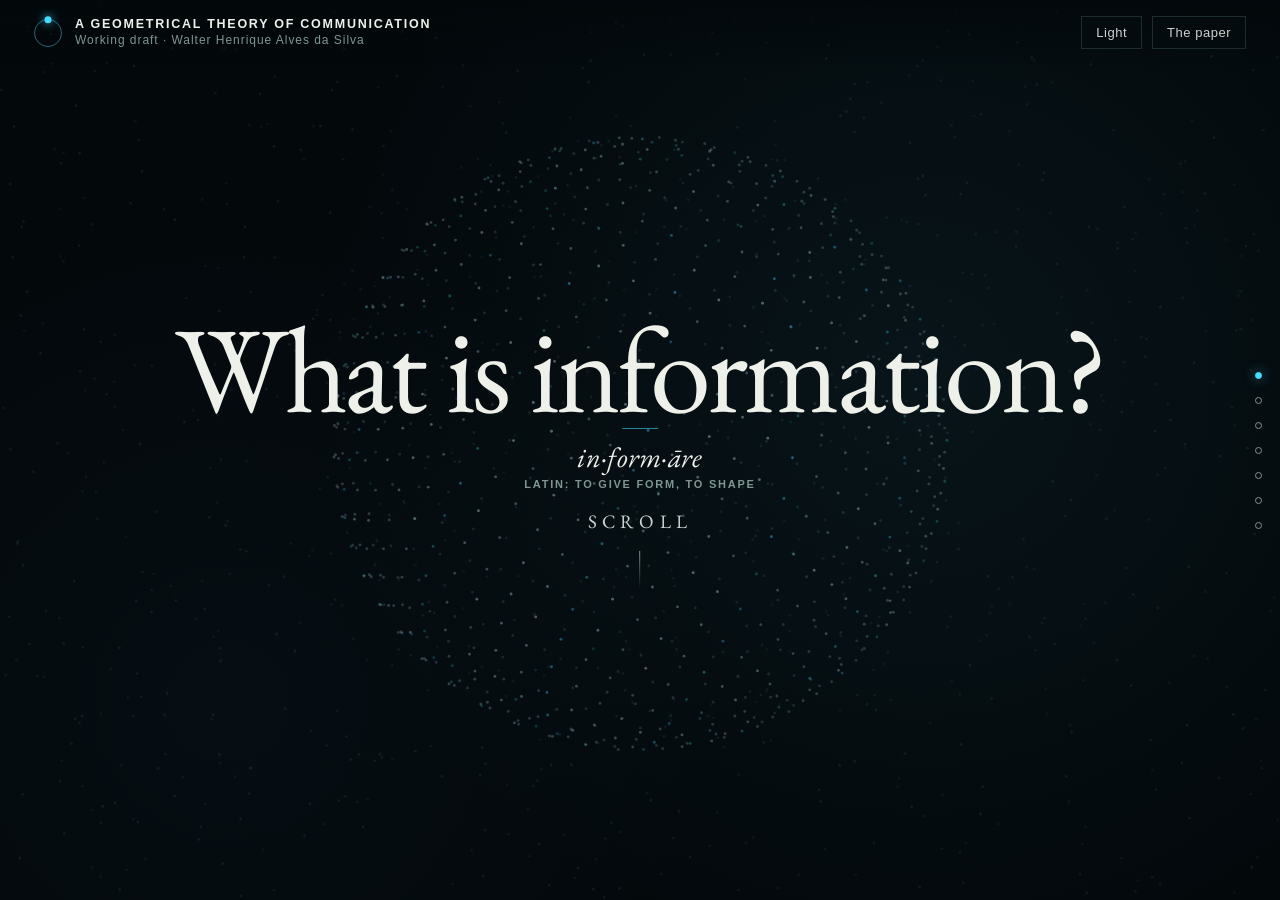
==== docs/index.html @ 3482c86e "Presentation through the geometric bit, map of the thesis, light theme - Chapters 01-05 revised: the" ====
<!doctype html>
<html lang="en">
<head>
<meta charset="utf-8">
<meta name="viewport" content="width=device-width, initial-scale=1, viewport-fit=cover">
<meta name="color-scheme" content="dark">
<title>A Geometrical Theory of Communication</title>
<meta name="description" content="What is information? A scrolling presentation of the geometric bit: what Shannon's bit sets aside, and the unit that checks identity.">
<link rel="preconnect" href="https://fonts.googleapis.com">
<link rel="preconnect" href="https://fonts.gstatic.com" crossorigin>
<link rel="stylesheet" href="https://fonts.googleapis.com/css2?family=EB+Garamond:ital,wght@0,400;0,500;0,600;1,400;1,500&display=swap">
<link rel="stylesheet" href="style.css">
</head>
<body>
<canvas id="stage" aria-hidden="true"></canvas>
<div id="labels" aria-hidden="true"></div>

<header class="topbar">
  <a class="brand" href="#question">
    <span class="ring" id="ring"><i></i></span>
    <span><strong>A Geometrical Theory of Communication</strong><small>Working draft · Walter Henrique Alves da Silva</small></span>
  </a>
  <div class="actions">
    <button class="small-button" id="theme" type="button" aria-label="Switch to the light theme">Light</button>
    <a class="small-button" href="https://github.com/faltz009/geometrical-theory-of-communication">The paper</a>
  </div>
</header>
<nav class="rail" id="rail" aria-label="Chapters"></nav>

<main id="deck" tabindex="-1">

  <!-- ===================== 01 · The question ===================== -->
  <section class="step" id="question" data-part="question" data-part-num="01" data-part-label="The question" data-layout="full" data-scene="sphere">
    <div class="copy">
      <h1>What is information?</h1>
      <p class="etym"><span class="etym-word">in·form·āre</span><span class="etym-gloss">Latin: to give form, to shape</span></p>
      <p class="hint">Scroll</p>
    </div>
  </section>

  <section class="step" id="answers" data-part="question" data-part-num="01" data-part-label="The question" data-scene="answers" data-fig="compact">
    <div class="copy dense">
      <span class="kicker">01 / The question</span>
      <h2>Something you didn’t know before</h2>
      <p>Asking what information is already assumes the question has an object: that the word points to something, whether we call it data or knowledge, something that exists in some sense, even if abstract.</p>
      <p>So let us say information exists, and assume I’ve seen it and measured it, and I absolutely know what it is. How do I transfer that knowledge to you, the reader? <em>How do I give you information about information?</em> And how do you know that knowledge is true?</p>
    </div>
  </section>

  <section class="step" id="disciplines" data-part="question" data-part-num="01" data-part-label="The question" data-scene="disciplines" data-fig="compact">
    <div class="copy dense">
      <span class="kicker">01 / The question</span>
      <h2>Everything is written in information</h2>
      <p>Every science records what it observes and passes on what it knows through descriptions, so every field has its own answer to the question.</p>
      <p>Heinrich Hertz opened <i>The Principles of Mechanics</i> by saying, “We form for ourselves images or symbols of external objects.” We reason with those descriptions, then compare their consequences with what happens in the world.</p>
      <p>But the description is also information. How do we check that it carries what it describes? Every science faces this question, including a science of information, and we will return to it.</p>
      <p class="citation"><a href="https://en.wikisource.org/wiki/Page:The_principles_of_mechanics_presented_in_a_new_form_(Hertz,_1894).pdf/35" target="_blank" rel="noopener">Hertz, <i>The Principles of Mechanics</i>, introduction, 1894 (English translation, 1899).</a></p>
    </div>
  </section>

  <!-- ===================== 02 · One relation ===================== -->
  <section class="step" id="relation" data-part="relation" data-part-num="02" data-part-label="One relation" data-scene="relation">
    <div class="copy dense">
      <span class="kicker">02 / One relation</span>
      <p>Say I point to a lighter on the desk between us: we both see it, and we both know it is there. What does that mean?</p>
      <p>The word <em class="q">lighter</em> points to an object in the world, and our two perspectives on that object still point the same word at the same thing. I could call it an <em class="q">igniter</em> and you would receive the same information through a different symbol: the word carries a meaning we can both already reach.</p>
      <p><strong>Information about what?</strong> Always a relation: a thing, how we observe it, and the sign we use to convey it. <span class="hotword" data-def="self-reference" tabindex="0" role="button">Otherwise, we get paradoxes and tautologies.</span></p>
    </div>
  </section>

  <section class="step" id="roles" data-part="relation" data-part-num="02" data-part-label="One relation" data-scene="roles">
    <div class="copy dense">
      <span class="kicker">02 / One relation</span>
      <p>When you look at the lighter there are three parts: you, the lighter and your looking at it, the <span class="hotword" data-def="peirce-relation" tabindex="0" role="button">observer, the observed and the observation</span>.</p>
      <p>Nothing exists in isolation: a number is a point, the origin it is counted from and the line on which it is drawn; a message needs a sender, a receiver and the signal between them; and a particle’s mass is how it resists a push, its charge how it pulls and repels other charges.</p>
      <p><i>A Mathematical Theory of Communication</i> defines information in terms of difference or change: a string of only 0s is the same as a single 0, and a string of only 1s the same as a single 1.</p>
      <p>Once both appear, the string holds the 0s, the 1s and the relations between them, and that is where information lives, in the difference.</p>
    </div>
  </section>

  <section class="step" id="fields" data-part="relation" data-part-num="02" data-part-label="One relation" data-scene="fields">
    <div class="copy dense">
      <span class="kicker">02 / One relation</span>
      <p>The object, our view of it and the symbol for it separate three questions:</p>
      <p class="qs"><span>What exists?</span><span>How do we observe it, and know it?</span><span>How do we represent it, and pass it on?</span></p>
      <p>Each field answers one of them from its own place on the relation, which is why, from inside any one field, the others look like separate subjects.</p>
    </div>
  </section>

  <!-- ===================== 03 · A communication problem ===================== -->
  <section class="step" id="communicate" data-part="communication" data-part-num="03" data-part-label="A communication problem" data-scene="communicate">
    <div class="copy dense">
      <span class="kicker">03 / A communication problem</span>
      <h2>Meta-language</h2>
      <p>As soon as I know something and set out to tell you, we are inside a communication problem. What I know about the lighter reaches you only as a sign, and you have to be able to check it.</p>
      <p>But a single sign can point to different things: a <em class="q">bank</em> can be where you keep your money or where you sit beside a river. You can hear the word perfectly and still need to know which one I mean.</p>
      <p>The same holds for every measurement, proof and book: everything we know has to be communicated.</p>
      <p>Here, we use language to talk about language itself. <em>How do I convey to you information about information?</em></p>
    </div>
  </section>

  <section class="step" id="weaver" data-part="communication" data-part-num="03" data-part-label="A communication problem" data-scene="levels0">
    <div class="copy">
      <span class="kicker">03 / A communication problem</span>
      <p>Warren Weaver set out the communication problem in three levels, in <i>The Mathematical Theory of Communication</i> (1949).</p>
    </div>
  </section>

  <section class="step" id="identity" data-part="communication" data-part-num="03" data-part-label="A communication problem" data-layout="center" data-scene="recognize">
    <div class="copy">
      <span class="kicker">03 / A communication problem</span>
      <p>At Level B, <strong>information is meaning</strong>: the thing I meant, arriving as the thing you understand, unchanged from my side to yours. It is the identity <span class="m">A = A</span>, held between two people.</p>
    </div>
  </section>

  <section class="step" id="frege" data-part="communication" data-part-num="03" data-part-label="A communication problem" data-scene="frege">
    <div class="copy">
      <span class="kicker">03 / A communication problem</span>
      <p>If I tell you a star is a star, nothing changes for you. The identity holds, and no change travels with it.</p>
      <p>If I tell you Venus is the morning star, and you did not know it before, something changes over the identity of Venus: you now reach the same planet by a second route. That change is what the message carried.</p>
      <p>Frege opened his 1892 paper on sense and reference with exactly this contrast, between <span class="m">a = a</span> and <span class="m">a = b</span>.</p>
    </div>
  </section>

  <section class="step" id="univocity" data-part="communication" data-part-num="03" data-part-label="A communication problem" data-scene="univocity">
    <div class="copy dense">
      <span class="kicker">03 / A communication problem</span>
      <h2>The univocity of language</h2>
      <p>If I say A, you must understand A for that meaning to have been communicated.</p>
      <p>Language allows a little variation, about love or gravity, and still nearly every word lands the same way for both of us. The more precise the subject, the tighter the agreement, until in <span class="c-math">mathematics</span> it becomes exact.</p>
      <p>There, decoding is a <span class="c-math">function</span>: each word picks out exactly one meaning. Several words may pick out the same one, as <em class="q">igniter</em> and <em class="q">lighter</em> do, so the exact requirement is the round trip, <span class="m c-math">decode(encode(A)) = A</span>.</p>
    </div>
  </section>

  <!-- ===================== 04 · Shannon's bit ===================== -->
  <section class="step" id="solved" data-part="bit" data-part-num="04" data-part-label="Shannon’s bit" data-scene="choice">
    <div class="copy dense">
      <span class="kicker">04 / Shannon’s bit</span>
      <h2>How did Shannon and Weaver solve Level A?</h2>
      <p>By setting meaning aside, on purpose. Shannon wrote in 1948 that the semantic aspects of communication <em class="q">“are irrelevant to the engineering problem”</em>; the task was to recover, at one end, the message selected at the other.</p>
      <p>Information, in Weaver’s words, is <em class="q">“a measure of one’s freedom of choice when one selects a message.”</em> It belongs to the whole set of messages that could have been sent: it <em class="q">“relates not so much to what you do say, as to what you could say.”</em></p>
    </div>
  </section>

  <section class="step" id="bit" data-part="bit" data-part-num="04" data-part-label="Shannon’s bit" data-scene="bible">
    <div class="copy">
      <span class="kicker">04 / Shannon’s bit</span>
      <p>Weaver’s example: two possible messages, the whole King James Bible or the single word “Yes”.</p>
      <p>One is enormous and the other is one word, and to the theory they weigh the same, because only the choice between them is measured.</p>
    </div>
  </section>

  <section class="step" id="send" data-part="bit" data-part-num="04" data-part-label="Shannon’s bit" data-scene="send">
    <div class="copy">
      <span class="kicker">04 / Shannon’s bit</span>
      <p>Both sides agree beforehand that 0 selects the Bible and 1 selects “Yes”, or a closed relay one and an open relay the other. A single signal then tells the receiver which was chosen.</p>
      <p>That choice between two is <strong>one bit</strong>, John Tukey’s contraction of <em class="q">binary digit</em>.</p>
    </div>
  </section>

  <section class="step" id="geometric" data-part="bit" data-part-num="04" data-part-label="Shannon’s bit" data-scene="onebit" data-fig="compact">
    <div class="copy dense">
      <span class="kicker">04 / Shannon’s bit</span>
      <h2>Seeing the bit geometrically</h2>
      <p>A bit is two marks on a line, 0 as the reference, held fixed, and 1 as the alternative, one unit away, which already makes it a measurement against a chosen unit.</p>
      <p>Bits compose only if each one is the same size and varies without moving the others, which makes them perpendicular, since two directions that share a unit and leave each other’s reading untouched meet at a right angle.</p>
      <p class="plain">Why do we always cut a pizza into four or eight slices? Do we take out a compass to measure the right angles? Perpendicularity exists in space before we assign a symbol to it.</p>
      <p>Even a single bit carries that right angle, because every point a unit away from 0 could be called 1, those points trace a circle around the reference, and the perpendicular at 1 is the circle’s tangent, the one direction in which the reading holds.</p>
    </div>
  </section>

  <section class="step" id="hypercube" data-part="bit" data-part-num="04" data-part-label="Shannon’s bit" data-scene="computers" data-fig="compact">
    <div class="copy dense">
      <span class="kicker">04 / Shannon’s bit</span>
      <h2>Computers already compute like this</h2>
      <p>With one right angle per bit, two bits give the four corners of a square, three give the eight corners of a cube, and each further bit adds one more perpendicular direction. Every string of bits a computer holds is one corner of such a cube, measured from the same starting corner, 00…0.</p>
      <p>Computer science works on this cube directly:</p>
      <ul class="hotlist">
        <li><span class="hotword" data-def="gates" tabindex="0" role="button">logic gates are functions on its corners</span></li>
        <li><span class="hotword" data-def="distance" tabindex="0" role="button">the distance between two messages is the number of edges between their corners</span></li>
        <li><span class="hotword" data-def="codes" tabindex="0" role="button">error-correcting codes keep valid messages far apart on it</span></li>
        <li><span class="hotword" data-def="machines" tabindex="0" role="button">some machines were wired in its shape</span></li>
      </ul>
    </div>
  </section>

  <section class="step" id="structure" data-part="bit" data-part-num="04" data-part-label="Shannon’s bit" data-scene="gstructure" data-fig="compact">
    <div class="copy dense">
      <span class="kicker">04 / Shannon’s bit</span>
      <h2>A signal has a structure</h2>
      <p>110 and 011 hold the same symbols in a different order, and read from 000, one bit per axis, they end on different corners of the cube.</p>
      <p><strong>Read as a whole</strong>, a string is a place in a structure: 10 and 01 are different corners of the square, and 1101 and 1110 different corners of the four-dimensional cube, so the order carries the meaning.</p>
      <p class="plain">Information is that structure.</p>
      <p><strong>Read linearly</strong>, one symbol at a time, the same string is a line of yes-or-no choices, and counting those choices is what Shannon measured.</p>
    </div>
  </section>

  <section class="step" id="entropy" data-part="bit" data-part-num="04" data-part-label="Shannon’s bit" data-scene="questions" data-fig="compact">
    <div class="copy dense">
      <span class="kicker">04 / Shannon’s bit</span>
      <h2>Shannon’s entropy</h2>
      <div class="def">
        <p class="def-main">Entropy measures how hard a source is to predict.</p>
        <p class="def-note">In bits, it is the number of yes-or-no questions it takes, on average, to find what was sent.</p>
      </div>
      <p>A coin that always lands heads tells you nothing when it lands, since you knew the answer before it fell, and a fair coin tells you one full bit, since you could not have guessed it.</p>
      <p>With eight equally likely messages, three questions always find the one that was sent, and when some are more likely than others, asking about those first takes fewer questions on average. The count never depends on what the messages say, only on how many there could be and how likely each one is.</p>
    </div>
  </section>

  <section class="step" id="entropy-fields" data-part="bit" data-part-num="04" data-part-label="Shannon’s bit" data-scene="entropy" data-fig="compact">
    <div class="copy dense">
      <span class="kicker">04 / Shannon’s bit</span>
      <h2>Entropy across the sciences</h2>
      <p>Shannon took the name from physics, where Boltzmann had already written the same count for gas molecules, and since then entropy has become a measure every science uses on its own subject.</p>
      <ul class="hotlist tagged">
        <li><b class="tagf c-cyan">Thermodynamics</b><span class="hotword" data-def="heat" tabindex="0" role="button">heat flows from hot to cold, and time runs one way</span></li>
        <li><b class="tagf c-coral">Biology</b><span class="hotword" data-def="life" tabindex="0" role="button">living things keep their order by giving disorder away</span></li>
        <li><b class="tagf c-brass">Cosmology</b><span class="hotword" data-def="holes" tabindex="0" role="button">a black hole holds as much of it as any region of space can</span></li>
        <li><b class="tagf c-mint">Ecology</b><span class="hotword" data-def="diversity" tabindex="0" role="button">the diversity of a forest is measured with it</span></li>
        <li><b class="tagf c-violet">Machine learning</b><span class="hotword" data-def="language" tabindex="0" role="button">language models learn by lowering it</span></li>
      </ul>
    </div>
  </section>

  <section class="step" id="gives" data-part="bit" data-part-num="04" data-part-label="Shannon’s bit" data-scene="gave" data-fig="compact">
    <div class="copy dense">
      <span class="kicker">04 / Shannon’s bit</span>
      <h2>What the bit gave us</h2>
      <p>Level A was solved: as long as both sides agree beforehand on what each symbol stands for, any message can cross any distance and arrive symbol for symbol, and that one idea built digital communication.</p>
      <div class="levelbars">
        <div class="lb solved"><span>Level A · the technical problem</span><em>solved, 1948</em></div>
        <div class="lb open"><span>Level B · the semantic problem</span><em>open</em></div>
        <div class="lb"><span>Level C · the effectiveness problem</span><em>open</em></div>
      </div>
      <p>How do we make sure the meaning is carried with the sign? That is Level B, and it is now the open problem.</p>
    </div>
  </section>

  <!-- ===================== 05 · The geometric bit ===================== -->
  <section class="step" id="information" data-part="gbit" data-part-num="05" data-part-label="The geometric bit" data-scene="summary">
    <div class="copy dense">
      <span class="kicker">05 / The geometric bit</span>
      <h2>So, what is information?</h2>
      <p>What is a thing? What is a number? What is an identity? What is the meaning of something? And what do you know about it? These questions are signs that point to the same object:</p>
      <div class="def">
        <p class="def-main">Information is invariance over change.</p>
        <p class="def-eq">A = A</p>
        <p class="def-note">Change over invariance is the same relation read from its other end: what changes is measured against what stays, and what stays is recognized through what changes.</p>
      </div>
      <p>Shannon’s bit keeps the change and assumes the invariance, agreed beforehand when the labels are assigned, and the rest of this work gives that invariance a form we can check.</p>
    </div>
  </section>

  <section class="step" id="shape-intro" data-part="gbit" data-part-num="05" data-part-label="The geometric bit" data-layout="full" data-scene="gintro">
    <div class="copy">
      <p class="intro-q">What is the shape of information?</p>
      <h1 class="intro-title">The Geometric Bit</h1>
    </div>
  </section>

  <section class="step" id="shape" data-part="gbit" data-part-num="05" data-part-label="The geometric bit" data-scene="gmap">
    <div class="copy dense">
      <span class="kicker">05 / The geometric bit</span>
      <h2>What symbol preserves invariance over change?</h2>
      <p>To tell that a thing is the same thing we compare it, checking what stayed the same and what changed, and Shannon’s bit already implies a figure that holds every relationship the comparison needs.</p>
      <p class="plain">The circle is the shape of information.</p>
    </div>
  </section>

  <section class="step" id="alphabet" data-part="gbit" data-part-num="05" data-part-label="The geometric bit" data-scene="galphabet" data-fig="compact">
    <div class="copy dense">
      <span class="kicker">05 / The geometric bit</span>
      <h2>The alphabet of space</h2>
      <p>The alphabet of binary is 0 and 1, and the alphabet of DNA is four bases (A, T, C, G) and their folding organization. The alphabet of space is perpendicularity and symmetry, and the circle’s four poles carry both, since 1 and −1 are symmetric, the same unit on opposite sides of the centre, and 1 and <i>i</i> are perpendicular, a quarter turn apart.</p>
      <p>Perpendicularity separates two changes, which is difference, and symmetry keeps every length and right angle while the whole circle turns, which is sameness.</p>
      <p class="plain">Both perpendicularity and symmetry exist as physical phenomena in space before we assign symbols to them.</p>
      <p>Perpendicularity and symmetry are what physics writes as thermodynamics and conservation laws, since entropy counts the independent ways a system can vary, each perpendicular to the others, and Emmy Noether showed in 1918 that every continuous symmetry carries a conserved quantity.</p>
    </div>
  </section>

  <section class="step" id="checks" data-part="gbit" data-part-num="05" data-part-label="The geometric bit" data-scene="gchecks">
    <div class="copy dense">
      <span class="kicker">05 / The geometric bit</span>
      <h2>How do we check that A = A?</h2>
      <p>Checking an identity takes two checks, telling the thing apart from everything else, this and not that, and recognizing it again somewhere else or in another form, this here equals this there. Perpendicularity performs the first check and symmetry the second, and together they give the invariance over change we saw with the lighter, where the views, the words and the people changed while the lighter stayed the same.</p>
      <p>Shannon’s bit implies the perpendicular and throws away the angle, keeping only which side of the line a reading falls on. The circle keeps the angle, so it lets us quantize both relationships precisely, how far a reading has turned from its reference and when it has come back to it, and transmit them.</p>
    </div>
  </section>

  <section class="step" id="bridge" data-part="gbit" data-part-num="05" data-part-label="The geometric bit" data-scene="gbridge" data-fig="compact">
    <div class="copy dense">
      <span class="kicker">05 / The geometric bit</span>
      <h2>Continuous and discrete</h2>
      <p>We write the turn with π and <i>e</i>, π for how far it has gone in space and <i>e</i> for how it accumulates in time. Both are transcendental, which means no arithmetic of whole numbers ever reaches them, so they belong wholly to the continuous, and yet together they give <span class="m c-math">e<sup>2πi</sup> = 1</span>, a whole number exactly, so the circle passes from the continuous to the discrete with no approximation.</p>
      <p>Shannon’s bit goes the other way, reaching toward the continuous by composing discreteness, since each added bit doubles the levels and a continuous quantity is approached by ever more of them.</p>
    </div>
  </section>

  <section class="step" id="two-references" data-part="gbit" data-part-num="05" data-part-label="The geometric bit" data-scene="glighter" data-fig="compact">
    <div class="copy dense">
      <span class="kicker">05 / The geometric bit</span>
      <h2>The turn preserves identity</h2>
      <p>Say we both look at the lighter from different places, and as we move around it our views keep changing, yet at every moment the angle between us is an exact quantity, so turning your view back by that angle gives mine, and the lighter each of us sees is the same lighter.</p>
      <p>At Level B, the meaning I send has to arrive as the meaning you understand, and here that meaning is the lighter itself, which stays the same while our places, our views and our words for it change. Since the angle between our frames can be stated exactly, you can undo it and reach what I meant, so the identity arrives as it was sent.</p>
      <p>This is a simplified explanation, <span class="hotword" data-def="frames" tabindex="0" role="button">more technically</span>.</p>
    </div>
  </section>

  <section class="step" id="counting" data-part="gbit" data-part-num="05" data-part-label="The geometric bit" data-scene="gcount" data-fig="compact">
    <div class="copy dense">
      <span class="kicker">05 / The geometric bit</span>
      <h2>What is a number?</h2>
      <p>Let 1 mark the starting radius and let multiplication by <i>i</i> make a quarter turn. Two turns reach the opposite pole, so <span class="m">i² = −1</span>, the third reaches −<i>i</i>, and the fourth returns to 1, where the count carries on, so <i>i</i><sup>4</sup> and <i>i</i><sup>8</sup> land where <i>i</i><sup>0</sup> began.</p>
      <p>The same movement gives two readings, where the point is and how many times it has come back, and every return meets the same criterion, arriving back at the reference, just as every step along the number line has the same length.</p>
      <div class="def">
        <p class="def-main">A number is a closed distinction, a one.</p>
        <p class="def-eq">e<sup>2πin</sup> = 1 ⟺ n ∈ ℤ</p>
        <p class="def-note">Physical reality presents it as a count of completed returns, in every oscillation, every orbit and every tick of a clock.</p>
      </div>
    </div>
  </section>

  <section class="step" id="euler" data-part="gbit" data-part-num="05" data-part-label="The geometric bit" data-scene="geuler" data-fig="compact">
    <div class="copy dense">
      <span class="kicker">05 / The geometric bit</span>
      <h2>Reading Euler’s identity</h2>
      <p>Euler’s identity is a sentence about something we can do. Start at 1, the reference, and let the change always point at a right angle to where we are, which is what <i>i</i> asks for, accumulating continuously, which is what <i>e</i> describes, until the turn has gone half way round, π in lengths of the radius: we arrive at −1, and adding where we started to where we arrived leaves nothing, <span class="m c-math">e<sup>iπ</sup> + 1 = 0</span>.</p>
      <p>Every symbol names a step of that operation, so anyone who performs it recovers the identity whatever notation they learned, and its full-turn form, <span class="m c-math">e<sup>2πi</sup> = 1</span>, is the check that the operation closes.</p>
    </div>
  </section>

  <section class="step" id="gbit" data-part="gbit" data-part-num="05" data-part-label="The geometric bit" data-scene="gbitdef" data-fig="compact">
    <div class="copy dense">
      <span class="kicker">05 / The geometric bit</span>
      <p>On the circle, the agreement Shannon’s bit assumes becomes a comparison both sides perform, because the reference, the turn and the check that recognizes the result travel together.</p>
      <div class="def">
        <p class="def-main">The geometric bit: the symbol that preserves invariance over change, a distinction carried together with its reference and the turn that checks it.</p>
        <p class="def-eq">e<sup>2πi</sup> A = A</p>
        <p class="def-note">Starting from any radius A, the full turn returns it, so A = A becomes something we do.</p>
      </div>
      <p>You can draw the two perpendicular diameters while I follow four quarter turns, and we can compare where the poles lie, the angles between them and the return to the start. The drawing and the formula lead to the same checks, so what we understood is established by what we can reproduce, which is the account of identity Level B needs.</p>
    </div>
  </section>

  <!-- ===================== 06 · Conclusion ===================== -->
  <section class="step" id="reading" data-part="conclusion" data-part-num="06" data-part-label="Conclusion" data-scene="greading">
    <div class="copy dense">
      <span class="kicker">06 / Conclusion</span>
      <h2>Shannon’s bit is a reading of it</h2>
      <p>Recording which side of a diameter holds the mark gives one bit, and two perpendicular diameters give four quadrants, the four corners of the square, whose labels we can keep while setting the exact angle aside.</p>
      <p>Once those alternatives and their probabilities are given, Shannon’s measure applies to the choice among them, and the square, the cube and every computation on their corners follow as before. The bit is the circle read at its quadrants, with the turn and the reference set aside, and the circle keeps both.</p>
    </div>
  </section>

  <section class="step" id="composing" data-part="conclusion" data-part-num="06" data-part-label="Conclusion" data-scene="spheres" data-fig="compact">
    <div class="copy dense">
      <span class="kicker">06 / Conclusion</span>
      <h2>Composing geometric bits</h2>
      <p>Shannon’s bits compose into cubes, one perpendicular direction for each bit, and geometric bits compose into spheres. A pair of circles, two complex numbers held together to one unit of length, makes the three-dimensional sphere of the quaternions, whose turns keep the order in which they happen, and doubling again gives the seven-dimensional sphere of the octonions.</p>
      <p>This is the tower of algebras, the real numbers, the complex numbers, the quaternions and the octonions, each carrying the circle inside it, and at every level a Hopf map reads the larger sphere down onto a smaller one, the way Shannon’s bit reads the circle at its quadrants.</p>
    </div>
  </section>

  <section class="step" id="physics" data-part="conclusion" data-part-num="06" data-part-label="Conclusion" data-scene="phasor" data-fig="compact">
    <div class="copy dense">
      <span class="kicker">06 / Conclusion</span>
      <h2>Physics already runs like this</h2>
      <p>A turn watched from the side is an oscillation, since the height of the turning point rises and falls as a wave and the speed of the turn is the wave’s frequency. Wherever physics describes something that repeats, it writes the turn, <span class="m c-math">e<sup>iωt</sup></span>, and measures its shadow.</p>
      <p>Classical mechanics, quantum mechanics and relativity all work on this circle.</p>
      <ul class="hotlist">
        <li><span class="hotword" data-def="osc" tabindex="0" role="button">springs, pendulums and circuits oscillate as the shadow of a turn</span></li>
        <li><span class="hotword" data-def="amplitudes" tabindex="0" role="button">every quantum possibility carries a turning arrow, and opposite arrows cancel</span></li>
        <li><span class="hotword" data-def="quantization" tabindex="0" role="button">atoms keep only the orbits where the turn closes</span></li>
        <li><span class="hotword" data-def="relativity" tabindex="0" role="button">changing speed is turning in spacetime</span></li>
        <li><span class="hotword" data-def="signals" tabindex="0" role="button">every signal is a sum of turns, and phones send bits as points on the circle</span></li>
      </ul>
    </div>
  </section>

  <section class="step" id="law" data-part="conclusion" data-part-num="06" data-part-label="Conclusion" data-scene="exps" data-fig="compact">
    <div class="copy dense">
      <span class="kicker">06 / Conclusion</span>
      <h2>Euler’s identity is a law</h2>
      <p>Why recognize Newton’s law or the laws of thermodynamics as physical while treating Euler’s identity as a mathematical convenience? The standard should be the same for both, identify the quantities, measure their relationship and check that the description preserves what the measurements establish, and the ratio of the circle, the perpendicular turn and the return all pass it.</p>
      <div class="def">
        <p class="def-main">Euler’s identity is a physical law: it records the measured relationship of continuous turning and closure.</p>
        <p class="def-note">Accounts of the same physical turn must agree about its result, in any notation.</p>
      </div>
      <p>Thermodynamics uses the same exponential for its own composition, since independent systems at one temperature add their energies while their weights, <span class="m c-math">e<sup>−E/kT</sup></span>, multiply, just as turns add their angles while their exponentials multiply.</p>
    </div>
  </section>

  <section class="step" id="closure" data-part="conclusion" data-part-num="06" data-part-label="Conclusion" data-scene="closure">
    <div class="copy dense">
      <span class="kicker">06 / Conclusion</span>
      <h2>Closure, the counterpart of entropy</h2>
      <div class="def">
        <p class="def-main">Closure is the return of a distinction to its reference, which makes an identity repeatable.</p>
      </div>
      <p>Entropy counts the arrangements a state could have been, and closure keeps the one it is, so information lives between them, since what only spreads keeps nothing to recognize and what only returns tells us nothing new.</p>
      <p>Schrödinger called what a living thing takes in to keep its order negative entropy, and in 1953 Brillouin identified information with it, so physics has carried this counterpart all along under the name negentropy. Causality needs it as well, because a cause has to stay itself to be the same cause while its effect differs from it, so closure is the condition for anything to be carried from one state to the next.</p>
    </div>
  </section>

  <section class="step" id="levelc" data-part="conclusion" data-part-num="06" data-part-label="Conclusion" data-scene="loop">
    <div class="copy dense">
      <span class="kicker">06 / Conclusion</span>
      <h2>Level C: did it work?</h2>
      <p>Weaver’s third level asks whether the meaning that arrived affects conduct in the way the sender intended, and that is the check of Level B. If I ask you for the lighter and you hand me the lighter, your action has brought the meaning back to me, and I can compare what came back with what I meant.</p>
      <p>It is the same return as the full turn: the signal crosses at Level A, the meaning is recovered at Level B, and the action closes the loop at Level C, where the sender recognizes A = A, so with the geometric bit all three levels become checks we can perform.</p>
    </div>
  </section>

  <section class="step" id="gbit-gives" data-part="conclusion" data-part-num="06" data-part-label="Conclusion" data-scene="levels2">
    <div class="copy dense">
      <span class="kicker">06 / Conclusion</span>
      <h2>What the geometric bit gives us</h2>
      <ul class="terms bit-terms">
        <li><b>encodes</b><span>a difference and a sameness, measured from a reference that travels with them</span></li>
        <li><b>composes</b><span>turns that add continuously and close in whole returns</span></li>
        <li><b>gives us</b><span>Shannon’s bit as one of its readings, the tower of algebras, and the physics already written in turns</span></li>
        <li><b>checks</b><span>that what arrives is what was sent, A = A</span></li>
      </ul>
      <p>Every check now travels with the unit: the receiver recognizes the state that arrived, as Shannon’s theory already guarantees, turns back through the reference it came with to recover what that state meant, and acts, and the action brings the meaning back to the sender to be recognized. What is there to be carried, what do we measure when we check it, and how do we convey it?</p>
    </div>
  </section>

  <!-- ===================== 07 · Going forward: the map ===================== -->
  <section class="step" id="map" data-part="map" data-part-num="07" data-part-label="Going forward" data-layout="full" data-scene="dust">
    <div class="copy">
      <span class="kicker">07 / Going forward</span>
      <h2>The map of the thesis</h2>
      <p>Beyond the explanation, the questions the geometric bit reaches, from Euclid’s fifth postulate and the Riemann Hypothesis to the Standard Model and the mind, each with the papers where it is worked out in full.</p>
      <p><a class="mapopen" href="map.html">Open the map →</a></p>
      <p class="mapnote">AI curated based on the author’s thesis, human review is a work in progress.</p>
    </div>
  </section>

  <!-- ===================== topics, opened from the map ===================== -->
  <section class="step topic" id="exists" hidden data-part="map" data-part-num="07" data-part-label="Going forward" data-scene="interact">
    <div class="copy dense">
      <span class="kicker">What exists?</span>
      <h2>To exist is to interact</h2>
      <p>The lighter on the desk reflects light, resists a hand, exchanges heat and can produce a flame, and those interactions are how we encounter it. What would it mean to say that something existed physically if it could enter no interaction at all?</p>
      <div class="def">
        <p class="def-main">Something exists physically when it is available to interaction.</p>
        <p class="def-note">The lighter stays on the desk when we turn away, and its relationships with the desk, the air and the light carry on.</p>
      </div>
      <p>The observer belongs to the same picture, since the person, the instrument, the inscription and the act of thinking all happen in spacetime. Imagination works the same way: a blender full of carrots gives carrots, so we can imagine a blue lighter out of blue things and lighters we have met, and never a colour no interaction ever gave us.</p>
      <nav class="topicnav"><a href="map.html">← The map of the thesis</a></nav>
    </div>
  </section>

  <section class="step topic" id="truth" hidden data-part="map" data-part-num="07" data-part-label="Going forward" data-scene="cascade">
    <div class="copy dense">
      <span class="kicker">What exists?</span>
      <h2>How do you know I am telling the truth?</h2>
      <p>The same way you check A = A. Every relationship this argument starts from can be reproduced with a string, a cup or a pizza, and every consequence drawn from it is written so that you can follow it, so measurement tests where we begin and reasoning lets you check each step from there.</p>
      <p>Philosophy, logic and mathematics are one investigation at different levels, and asking what a number is belongs to the first of them, where an error carries into everything built on numbers, the way a small change in initial conditions grows along every path that starts from it.</p>
      <p class="plain">The foundations have to be the most precise part of an argument, because everything else inherits their errors.</p>
      <nav class="topicnav"><a href="map.html">← The map of the thesis</a></nav>
    </div>
  </section>

  <section class="step topic" id="goedel" hidden data-part="map" data-part-num="07" data-part-label="Going forward" data-scene="coding">
    <div class="copy dense">
      <span class="kicker">What can be proved?</span>
      <h2>What did Gödel prove?</h2>
      <p>Gödel asked whether a formal system could establish its own truth. Inside the system, his sentence is an ordinary statement about numbers, that no number has a certain arithmetic property, and it says I am unprovable only through the coding Gödel invented, the map from sentences to numbers. That map is not in the system. Gödel holds it, so the self-reference is a relation of three parts, the sign, its object and Gödel reading one as the other, presented as a sign referring to itself.</p>
      <p>The proof needs Gödel at every step, to build the coding, to read the sentence as being about itself and to see that it is true, and then its conclusion is stated about the system with Gödel removed. Incompleteness belongs to that stripped object, a formal system treated as closed, and putting the checker back puts the check back, since it is how Gödel knew his sentence was true.</p>
      <p class="plain">Notation hides the reference, and Gödel’s notation hid Gödel.</p>
      <nav class="topicnav"><a href="map.html">← The map of the thesis</a></nav>
    </div>
  </section>

  <section class="step topic" id="closed" hidden data-part="map" data-part-num="07" data-part-label="Going forward" data-scene="selfref">
    <div class="copy dense">
      <span class="kicker">What can be proved?</span>
      <h2>There are no closed systems</h2>
      <p class="plain">A closed system cannot verify its own truth, but there are no closed systems.</p>
      <p>Turing climbed the open tower in 1939, adding the consistency of each system to the next, and Feferman proved in 1962 that such a climb, built on reflection, reaches every true sentence of arithmetic. The path up cannot be chosen mechanically, and Turing named what the climb needs, ingenuity and intuition, the second being the step taken from outside, the checker. Tarski had already placed the truth of each language in the next one up, so every whole becomes part of something larger that can check it.</p>
      <p><span class="hotword" data-def="paradoxes" tabindex="0" role="button">The paradoxes</span> appear exactly where something is treated as closed: the liar, a sign pointing only at itself, which Kripke called ungrounded in 1975, Russell’s set of all sets, Burali-Forti’s greatest ordinal. So the framework predicts where paradox will appear, wherever a totality or a self-referring sign is taken as a finished thing, and that is the only place it appears.</p>
      <nav class="topicnav"><a href="map.html">← The map of the thesis</a></nav>
    </div>
  </section>

  <section class="step topic" id="three" hidden data-part="map" data-part-num="07" data-part-label="Going forward" data-scene="three">
    <div class="copy dense">
      <span class="kicker">What exists?</span>
      <h2>Why 3 + 1?</h2>
      <p>In two dimensions a smooth motion that stays bounded and never settles at a resting point must approach a repeating cycle, which is the Poincaré–Bendixson theorem. Three dimensions allow bounded motion that never repeats, as in the Lorenz system, whose strange attractor Warwick Tucker proved in 2002.</p>
      <p>So the plane can show the unit, a turn that returns, and three dimensions followed through time can test it, because a comparison that lasts has to stay usable while the process it compares never comes back.</p>
      <nav class="topicnav"><a href="map.html">← The map of the thesis</a></nav>
    </div>
  </section>

  <section class="step topic" id="hamilton" hidden data-part="map" data-part-num="07" data-part-label="Going forward" data-scene="stone">
    <div class="copy dense">
      <span class="kicker">What is matter made of?</span>
      <h2>Hamilton’s search</h2>
      <p>For more than a decade William Rowan Hamilton tried to do for space what the circle does for the plane, to find numbers whose multiplication turns directions in three dimensions, and triples of numbers would not work. On 16 October 1843, walking along the Royal Canal in Dublin, he saw that it takes four, and carved the rule into the stone of Broom Bridge.</p>
      <p>Quaternions keep the circle inside them, since every quaternion turn is a circle about some axis, and they add what space needs, the order of the turns: turn a cup about one axis and then another, reverse the order, and it ends facing a different way, so <span class="m">ij = k</span> while <span class="m">ji = −k</span>.</p>
      <nav class="topicnav"><a href="map.html">← The map of the thesis</a></nav>
    </div>
  </section>

  <section class="step topic" id="split" hidden data-part="map" data-part-num="07" data-part-label="Going forward" data-scene="split">
    <div class="copy dense">
      <span class="kicker">What is matter made of?</span>
      <h2>What the notation split</h2>
      <p>Multiply two directions as quaternions and one product gives two answers at once, a number measuring how much the directions agree and a new direction perpendicular to both, <span class="m c-math">pq = −p·q + p×q</span>.</p>
      <p>Maxwell wrote parts of his electromagnetism in quaternions, and in the 1880s Gibbs and Heaviside split the product into two notations, the dot product and the cross product, which physics still teaches separately. The split made calculation easier and hid the single operation, a turn, that both halves come from.</p>
      <nav class="topicnav"><a href="map.html">← The map of the thesis</a></nav>
    </div>
  </section>

  <section class="step topic" id="tower" hidden data-part="map" data-part-num="07" data-part-label="Going forward" data-scene="tower">
    <div class="copy dense">
      <span class="kicker">What is matter made of?</span>
      <h2>The tower</h2>
      <p>Doubling a number system while keeping its norm rule, where the length of a product is the product of the lengths, gives exactly four systems, the real numbers, the complex numbers, the quaternions and the octonions, as Hurwitz proved in 1898. Each doubling gives something up: the complex numbers lose the order of the line, the quaternions lose commutativity, and the octonions lose associativity, so even the grouping of a product can change its result.</p>
      <p>The next doubling, the sedenions, loses the norm rule itself, and two nonzero sedenions can multiply to zero. For communication this means a message and a code can combine into nothing, so decode(encode(A)) = A can no longer be guaranteed, and the tower ends exactly where the identity check stops working.</p>
      <nav class="topicnav"><a href="map.html">← The map of the thesis</a></nav>
    </div>
  </section>

  <section class="step topic" id="perpendicular" hidden data-part="map" data-part-num="07" data-part-label="Going forward" data-scene="gcircle">
    <div class="copy dense">
      <span class="kicker">What is matter made of?</span>
      <h2>A perpendicular at every point</h2>
      <p>Every point one unit from 0 carries its own perpendicular, the circle’s tangent, and only three spheres can carry a full set of perpendicular directions at every point at once: the circle carries one, the three-dimensional sphere of the quaternions carries three, from <i>i</i>, <i>j</i> and <i>k</i>, and the seven-dimensional sphere of the octonions carries seven.</p>
      <p>Bott, Milnor and Kervaire proved in 1958 that there are no others, and Adams proved in 1960 that the maps joining these spheres exist only in dimensions 1, 2, 4 and 8, the same limit the tower reaches through its algebra. The everyday version is the hairy ball: hair growing around a circle can be combed flat all the way round, and a ball of hair always leaves a tuft.</p>
      <nav class="topicnav"><a href="map.html">← The map of the thesis</a></nav>
    </div>
  </section>

  <section class="step topic" id="matter" hidden data-part="map" data-part-num="07" data-part-label="Going forward" data-scene="mobius">
    <div class="copy dense">
      <span class="kicker">What is matter made of?</span>
      <h2>Matter turns twice</h2>
      <p>Spacetime is written in quaternions, one reference and three perpendicular directions, the 3 + 1 of the cup, and the changes of frame in relativity act on it through the complex quaternions. Particles of spin one half take this further: their state comes back to itself only after two full turns, since after one it returns with its sign reversed, and neutron experiments measured that reversal in 1975.</p>
      <p>Cohl Furey has shown that one generation of quarks and leptons, with their charges, appears in the algebra of the complex octonions, and has been rebuilding the symmetries of the Standard Model from the tower acting together, the complex numbers, the quaternions and the octonions at once.</p>
      <nav class="topicnav"><a href="map.html">← The map of the thesis</a></nav>
    </div>
  </section>

  <section class="step topic" id="hopf" hidden data-part="map" data-part-num="07" data-part-label="Going forward" data-scene="hopf">
    <div class="copy dense">
      <span class="kicker">What do we measure?</span>
      <h2>Shannon’s bit is the first row</h2>
      <p>The Hopf maps take each sphere of the tower onto a smaller one, and the points that land in the same place form a fibre, the alternatives that reading leaves unresolved. Read as information, the rows are units we already use.</p>
      <table class="htable">
        <thead><tr><th>Algebra</th><th>Fibre</th><th>Sphere</th><th>Reading</th><th>Unit</th></tr></thead>
        <tbody>
          <tr><td>ℝ</td><td>S⁰</td><td>S¹</td><td>S¹</td><td>one bit</td></tr>
          <tr><td>ℂ</td><td>S¹</td><td>S³</td><td>S²</td><td>one qubit</td></tr>
          <tr><td>ℍ</td><td>S³</td><td>S⁷</td><td>S⁴</td><td>two qubits</td></tr>
          <tr><td>𝕆</td><td>S⁷</td><td>S¹⁵</td><td>S⁸</td><td>three qubits</td></tr>
        </tbody>
      </table>
      <p>In each row the whole sphere of the row above returns as the fibre, the same shape Tarski gave truth, so the construction repeats itself at every level, and the geometric bit is the circle in the second row, the phase of a qubit that a measurement cannot see. Mosseri and Dandoloff read two qubits in the quaternionic row in 2001, Bernevig and Chen read three in the octonionic row in 2003, and the table stops there.</p>
      <nav class="topicnav"><a href="map.html">← The map of the thesis</a></nav>
    </div>
  </section>

  <section class="step topic" id="measure" hidden data-part="map" data-part-num="07" data-part-label="Going forward" data-scene="unroll">
    <div class="copy dense">
      <span class="kicker">What do we measure?</span>
      <h2>What do we measure?</h2>
      <p>To measure is to ask a question in a form an interaction can answer. Wrap a string around a round cup, measure the circumference and the diameter and divide, then repeat with a larger cup: within the accuracy of the cup and the string the ratio stays the same, and measuring in inches instead of centimetres changes both lengths together and leaves the ratio alone.</p>
      <p>The exact circle gives π, and the physical measurement tells us how closely the cup realizes it, so a measurement is a comparison another person can repeat, and what it returns is the relationship the comparison preserves.</p>
      <nav class="topicnav"><a href="map.html">← The map of the thesis</a></nav>
    </div>
  </section>

  <section class="step topic" id="cup" hidden data-part="map" data-part-num="07" data-part-label="Going forward" data-scene="cup">
    <div class="copy dense">
      <span class="kicker">What exists?</span>
      <h2>Three dimensions, watched through time</h2>
      <p>Look straight down at a round cup and its rim is a circle; tilt it and the rim becomes an ellipse, and nearly edge on the opening becomes a narrow line. The cup has not changed, a single picture cannot tell us from which direction it was taken, and moving around the cup gives further pictures whose agreement lets us recognize one object through its changing appearances.</p>
      <p>This is the 3 + 1 encounter in ordinary terms, three directions of space read against one common reference as the object changes through time, and the circle on the page is one view of a relationship realized there.</p>
      <nav class="topicnav"><a href="map.html">← The map of the thesis</a></nav>
    </div>
  </section>

  <section class="step topic" id="metre" hidden data-part="map" data-part-num="07" data-part-label="Going forward" data-scene="earth">
    <div class="copy dense">
      <span class="kicker">What do we measure?</span>
      <h2>The metre was a quarter turn</h2>
      <p>In 1791 the metre was defined as one ten-millionth of the distance from the North Pole to the equator, a quarter turn of the Earth, and the second was a fraction of the Earth’s turns, first about its axis and then around the Sun. Since 1967 the second has been 9,192,631,770 cycles of the caesium atom, a count of completed returns, and since 1983 the metre has followed from the second through the speed of light.</p>
      <p>In 2019 every unit of the SI came to rest on fixed constants of nature that any laboratory can reproduce, which fulfils the metric system’s founding motto, for all times, for all peoples, and solves Level B for measurement with invariants anyone can recover.</p>
      <p>The one quantity metrology still treats as a bare number is the turn itself, since the SI counts angle as dimensionless and the factor 2π between hertz and radians per second, or between <i>h</i> and <i>ħ</i>, remains a known source of error, while here the full turn is the unit that needs no outside reference.</p>
      <nav class="topicnav"><a href="map.html">← The map of the thesis</a></nav>
    </div>
  </section>

  <section class="step topic" id="convey" hidden data-part="map" data-part-num="07" data-part-label="Going forward" data-scene="frames">
    <div class="copy dense">
      <span class="kicker">How do minds mean?</span>
      <h2>How do we convey it?</h2>
      <p>A receiver who reads 90 as radians can receive every character and perform the wrong turn, since the transmission succeeded and the comparison did not. So how do we tell whether a person understood a relation? We ask what they can do with it: if one object is larger than another, can they recognize the reverse, smaller than, and given a second comparison, can they combine the two?</p>
      <p>Relational Frame Theory studies exactly these, mutual entailment, combinatorial entailment and the way what a stimulus does changes through its relations. Understanding a relation is recognizing what stays the same through the right change of expression or direction, which is the identity check performed in language, visible in what the person does.</p>
      <nav class="topicnav"><a href="map.html">← The map of the thesis</a></nav>
    </div>
  </section>

  <section class="step topic" id="language" hidden data-part="map" data-part-num="07" data-part-label="Going forward" data-scene="anysize">
    <div class="copy dense">
      <span class="kicker">What can be proved?</span>
      <h2>Mathematics is language made precise</h2>
      <p>Mathematics and language describe the same object at different precision, and a mathematical symbol records an operation, what it compares, from which reference and what the comparison preserves. Read that way, Euler’s identity is the record of a turn, and the symbols can change while the operation stays available.</p>
      <p>Anyone, anywhere in the universe, who compares the way around a circle with the way across it finds π, and anyone who can turn and count returns recovers Euler’s identity, so the invariant relationships are what a message to a stranger can rely on, and the notation is what we agree on afterwards.</p>
      <nav class="topicnav"><a href="map.html">← The map of the thesis</a></nav>
    </div>
  </section>

  <section class="step topic" id="next" hidden data-part="map" data-part-num="07" data-part-label="Going forward" data-scene="tests">
    <div class="copy dense">
      <span class="kicker">What can we build?</span>
      <h2>What we can test next</h2>
      <p>Each part of the argument leads to a test that can succeed or fail.</p>
      <ul class="terms bit-terms">
        <li><b>people</b><span>learn degrees, fractions of a turn or a small alphabet of operation symbols for the same turns, then reverse and compose them without training, with a perfect copy of the symbols scored apart from the right turn</span></li>
        <li><b>machines</b><span>language models already encode the position of a word as a rotation, and a representation can be tested for recovering answers and for turning consistently when its input turns</span></li>
        <li><b>physics</b><span>each level of the tower has to show which new comparison it makes possible and why the level below cannot preserve it</span></li>
      </ul>
      <nav class="topicnav"><a href="map.html">← The map of the thesis</a></nav>
    </div>
  </section>

  <section class="step topic" id="coda" hidden data-part="map" data-part-num="07" data-part-label="Going forward" data-scene="coda">
    <div class="copy dense">
      <span class="kicker">When I say A, you get A</span>
      <h2>When I say A, you get A</h2>
      <p>The lighter on the desk has not been replaced by its name, its image or its measurements, since each gives access to relationships in the same encounter, and knowing what a description means is knowing how to bring it back to them.</p>
      <p>Shannon’s bit answers how to tell things apart, and the circle answers what a thing is, by carrying the reference, the turn and the check that recognizes the result, so the demand on communication is direct: changing the description must preserve the comparisons it is meant to carry.</p>
      <p class="plain">The shape of information is the structure of the comparisons that remain possible after the message has made the trip.</p>
      <div class="colophon">
        <span>Working draft · <a href="https://github.com/faltz009/geometrical-theory-of-communication">github.com/faltz009/geometrical-theory-of-communication</a></span>
        <span>Continues <a href="https://doi.org/10.5281/zenodo.15715747">The Geometrical Theory of Communication (2025)</a> · CC BY-NC-SA 4.0</span>
      </div>
      <nav class="topicnav"><a href="map.html">← The map of the thesis</a></nav>
    </div>
  </section>

</main>

<script src="scenes.js"></script>
<script src="engine.js"></script>
</body>
</html>
---- docs/style.css ----
/* A Geometrical Theory of Communication — presentation styles.
 *
 * Layout: a full-screen snap deck (#deck) of steps sits over a fixed particle
 * canvas (#stage). Figure labels live in their own fixed layer (#labels) so
 * they share the canvas coordinates (see engine.js).
 * Palette: the ORI night theme, darker and toward cyan, with a light theme of
 * paper, ink and gold at the end of the file. Each field of study has one
 * colour, used the same way in the text and in the figures.
 */

/* ---------- tokens ---------- */
:root {
  color-scheme: dark;
  --night: #03080b;
  --paper: #eef1ea;
  --soft: #c9d4d0;
  --dim: #7f9692;
  --line: rgba(160, 214, 214, 0.16);
  /* fields */
  --cyan: #45dcff;    /* physics, and the argument's own accent */
  --brass: #e3b36e;   /* computing, engineering, Shannon's side */
  --coral: #ff9676;   /* biology */
  --violet: #b298ff;  /* linguistics */
  --mint: #7ae0b0;    /* philosophy, epistemology */
  --math: #ffde6e;    /* mathematics, always gold */
  --serif: "EB Garamond", Georgia, "Times New Roman", serif;
  --label: "Segoe UI", Ubuntu, Roboto, "Helvetica Neue", Arial, sans-serif;
  --halo: 0 0 5px #03080b, 0 0 10px #03080b, 0 0 18px rgba(3, 8, 11, 0.9);
}

/* ---------- base ---------- */
* { box-sizing: border-box; }
html, body { height: 100%; margin: 0; overflow: hidden; }
body {
  background:
    radial-gradient(circle at 72% 42%, rgba(38, 96, 112, 0.14), transparent 38rem),
    radial-gradient(circle at 18% 78%, rgba(30, 60, 80, 0.12), transparent 30rem),
    var(--night);
  color: var(--paper);
  font-family: var(--serif);
  font-variant-numeric: lining-nums;
  -webkit-font-smoothing: antialiased;
}
a { color: var(--cyan); text-underline-offset: 3px; }
:focus-visible { outline: 1.5px solid var(--cyan); outline-offset: 3px; }

#stage { position: fixed; inset: 0; width: 100%; height: 100%; z-index: 0; pointer-events: none; }
#labels { position: fixed; inset: 0; z-index: 2; pointer-events: none; }

/* ---------- top bar ---------- */
.topbar {
  position: fixed; z-index: 5; top: 0; left: 0; right: 0;
  display: flex; align-items: center; justify-content: space-between; gap: 18px;
  padding: calc(16px + env(safe-area-inset-top, 0px)) clamp(16px, 3vw, 34px) 16px;
  background: linear-gradient(rgba(3, 8, 11, 0.86), rgba(3, 8, 11, 0));
  pointer-events: none;
}
.topbar > * { pointer-events: auto; }
.brand { display: flex; align-items: center; gap: 13px; color: var(--paper); text-decoration: none; }
.brand strong { display: block; font: 600 12.5px/1.25 var(--label); letter-spacing: 0.14em; text-transform: uppercase; }
.brand small { display: block; font: 12px/1.3 var(--label); letter-spacing: 0.08em; color: var(--dim); }
/* The ring's point goes once around as the reader scrolls the whole deck (--p is set in engine.js). */
.ring { position: relative; width: 28px; height: 28px; border-radius: 50%; border: 1.5px solid rgba(69, 220, 255, 0.45); flex: none; }
.ring i {
  position: absolute; left: 50%; top: 50%; width: 7px; height: 7px; border-radius: 50%;
  background: var(--cyan); box-shadow: 0 0 10px var(--cyan);
  transform-origin: 0 0;
  transform: rotate(calc(var(--p, 0) * 360deg - 90deg)) translate(13.3px) translate(-3.5px, -3.5px);
}
.small-button {
  white-space: nowrap; flex: none;
  font: 13px var(--label); letter-spacing: 0.04em; color: var(--soft); text-decoration: none;
  border: 1px solid var(--line); padding: 8px 14px; background: rgba(5, 12, 16, 0.6);
}
.small-button:hover { color: var(--cyan); border-color: rgba(69, 220, 255, 0.5); }
.actions { display: flex; gap: 10px; }
button.small-button { cursor: pointer; }

/* ---------- chapter rail ---------- */
.rail { position: fixed; z-index: 5; right: 18px; top: 50%; transform: translateY(-50%); display: grid; gap: 11px; }
.rail button { appearance: none; border: 0; background: none; padding: 0; display: flex; align-items: center; justify-content: flex-end; gap: 9px; cursor: pointer; }
.rail span {
  color: transparent; max-width: 0; overflow: hidden; white-space: nowrap;
  font: 12px var(--label); letter-spacing: 0.1em; text-transform: uppercase; transition: 0.25s;
}
.rail i { display: block; width: 7px; height: 7px; border: 1px solid var(--dim); border-radius: 50%; transition: 0.25s; }
.rail button:hover span, .rail button:focus-visible span { color: var(--soft); max-width: 260px; }
.rail button[aria-current="true"] i { background: var(--cyan); border-color: var(--cyan); box-shadow: 0 0 12px rgba(69, 220, 255, 0.55); }

/* ---------- deck and step layouts ---------- */
#deck {
  position: fixed; inset: 0; z-index: 1; overflow-y: auto; overflow-x: hidden;
  scroll-snap-type: y mandatory; scrollbar-width: none; outline: none;
}
#deck::-webkit-scrollbar { display: none; }
.step { position: relative; height: 100svh; scroll-snap-align: start; scroll-snap-stop: always; }

/* default: words on the left, figure on the right */
.copy {
  position: absolute; z-index: 3;
  left: clamp(24px, 6vw, 104px); top: 50%;
  width: min(31rem, 34vw);
  opacity: 0.22; transform: translateY(calc(-50% + 22px));
  transition: opacity 0.6s ease, transform 0.8s cubic-bezier(0.2, 0.7, 0.2, 1);
}
.step.is-active .copy { opacity: 1; transform: translateY(-50%); }

/* full: the opening question alone */
.step[data-layout="full"] .copy { left: 50%; top: 50%; width: min(92vw, 1180px); text-align: center; transform: translate(-50%, calc(-50% + 22px)); }
.step[data-layout="full"].is-active .copy { transform: translate(-50%, -50%); }

/* center: figure above, words just below it */
.step[data-layout="center"] .copy { left: 50%; top: 66svh; width: min(42rem, 86vw); text-align: center; transform: translate(-50%, 22px); }
.step[data-layout="center"].is-active .copy { transform: translate(-50%, 0); }

/* ---------- text ---------- */
h1 { font: 400 clamp(58px, 9.6vw, 156px)/0.95 var(--serif); letter-spacing: -0.03em; margin: 0; text-wrap: balance; }
.intro-q { margin: 0 0 3svh; font: 400 clamp(22px, 2.1vw, 32px)/1.2 var(--serif); color: var(--soft); }
h1.intro-title { font-size: clamp(64px, 8.6vw, 140px); }
.copy h2 { font: 400 clamp(36px, 3.6vw, 56px)/1 var(--serif); letter-spacing: -0.025em; margin: 0 0 22px; color: var(--paper); text-wrap: balance; }
.copy p { font: 400 clamp(19px, 1.45vw, 23px)/1.52 var(--serif); color: var(--soft); margin: 0 0 0.85em; text-wrap: pretty; }
.copy.dense p { font-size: clamp(17px, 1.3vw, 21px); }
.copy p:last-child { margin-bottom: 0; }
.copy p strong { color: var(--paper); font-weight: 500; }
.copy p.plain { color: var(--paper); font-weight: 600; }
.copy em.q { color: var(--paper); }
.m { font-style: italic; color: var(--paper); white-space: nowrap; }
.kicker { display: block; font: 600 12.5px/1 var(--label); letter-spacing: 0.14em; text-transform: uppercase; color: var(--cyan); margin-bottom: 22px; }

/* field names in the text */
.c-cyan { color: var(--cyan); }
.c-brass { color: var(--brass); }
.c-coral { color: var(--coral); }
.c-violet { color: var(--violet); }
.c-mint { color: var(--mint); }
.c-math { color: var(--math); }
.copy :is(.c-cyan, .c-brass, .c-coral, .c-violet, .c-mint, .c-math) { font-weight: 500; }

/* opening: the scroll hint and the Latin root */
.hint { margin-top: 9svh; font: 600 11.5px var(--label); letter-spacing: 0.28em; text-transform: uppercase; color: var(--dim); }
.hint::after { content: ""; display: block; width: 1px; height: 38px; margin: 14px auto 0; background: linear-gradient(var(--dim), transparent); animation: drip 2.4s ease-in-out infinite; }
.etym { display: flex; flex-direction: column; align-items: center; gap: 4px; margin: 4.5svh auto 0; padding-top: 14px; position: relative; }
.etym::before { content: ""; position: absolute; top: 0; left: 50%; width: 36px; height: 1px; margin-left: -18px; background: rgba(69, 220, 255, 0.6); }
.etym-word { font: italic 400 clamp(24px, 2.2vw, 34px)/1.1 var(--serif); color: var(--paper); letter-spacing: 0.01em; }
.etym-gloss { font: 600 11px/1.4 var(--label); letter-spacing: 0.16em; text-transform: uppercase; color: var(--dim); }

/* the definition: its own lines, and A = A breathing because it is a process */
.def { margin: 26px 0 24px; padding: 16px 0 16px 20px; border-left: 2px solid var(--cyan); display: grid; gap: 6px; }
.copy .def .def-main { font: 500 clamp(22px, 1.9vw, 30px)/1.25 var(--serif); color: var(--paper); margin: 0; }
.copy .def .def-eq {
  font: italic 400 clamp(30px, 2.8vw, 44px)/1.1 var(--serif); color: var(--cyan); margin: 4px 0;
  animation: breathe 2.4s ease-in-out infinite;
}
.copy .def .def-note { font: 400 clamp(16px, 1.15vw, 18.5px)/1.4 var(--serif); color: var(--dim); margin: 0; }

/* term lists: a small-caps name, then its gloss */
.terms { list-style: none; padding: 0; margin: 0 0 18px; display: grid; gap: 7px; }
.terms li { font: 400 clamp(16px, 1.2vw, 19px)/1.4 var(--serif); color: var(--soft); display: grid; grid-template-columns: 7.2em 1fr; gap: 12px; }
.terms b { font: 600 11.5px/1.9 var(--label); letter-spacing: 0.14em; text-transform: uppercase; color: var(--cyan); }
.terms.bit-terms b { color: var(--brass); }
.levelbars { display: grid; gap: 10px; margin: 20px 0 22px; }
.lb { display: flex; justify-content: space-between; align-items: center; gap: 14px; padding: 12px 16px; border: 1.5px dotted color-mix(in srgb, var(--dim) 70%, transparent);
  font: 400 clamp(16px, 1.15vw, 18.5px)/1.2 var(--serif); color: var(--soft); }
.lb em { font: 600 10.5px/1 var(--label); letter-spacing: 0.14em; text-transform: uppercase; font-style: normal; color: var(--dim); white-space: nowrap; }
.lb.solved { border-color: color-mix(in srgb, var(--brass) 75%, transparent); background: color-mix(in srgb, var(--brass) 10%, transparent); }
.lb.solved em { color: var(--brass); }
.lb.open { border-color: color-mix(in srgb, var(--cyan) 85%, transparent); color: var(--cyan); background: color-mix(in srgb, var(--cyan) 8%, transparent);
  box-shadow: 0 0 18px color-mix(in srgb, var(--cyan) 22%, transparent); animation: lbglow 2.6s ease-in-out infinite; }
.lb.open em { color: var(--cyan); }
@keyframes lbglow { 50% { box-shadow: 0 0 28px color-mix(in srgb, var(--cyan) 38%, transparent); } }

/* the three questions, one per line */
.copy .qs { display: grid; gap: 4px; padding-left: 16px; border-left: 1px solid rgba(69, 220, 255, 0.45); font-style: italic; color: var(--paper); }

/* phrases that open a definition floater */
.copy p.citation { font-size: 13px; line-height: 1.45; }
.copy .citation a { color: var(--dim); text-decoration-thickness: 1px; text-underline-offset: 3px; }
.copy .citation a:hover, .copy .citation a:focus-visible { color: var(--cyan); }
.hotlist { list-style: none; padding: 0; margin: 4px 0 0; display: grid; gap: 8px; }
.hotlist li { padding-left: 18px; position: relative; font: 400 clamp(16px, 1.2vw, 19px)/1.4 var(--serif); color: var(--soft); }
.hotlist li::before { content: ""; position: absolute; left: 0; top: 0.7em; width: 7px; height: 1px; background: var(--brass); }
#entropy-fields .hotlist { gap: 9px; margin-top: 14px; }
.hotlist.tagged li { display: grid; grid-template-columns: 9.5em 1fr; gap: 12px; align-items: baseline; padding-left: 0; }
.hotlist.tagged li::before { display: none; }
.tagf { font: 600 11px/1.3 var(--label); letter-spacing: 0.12em; text-transform: uppercase; }
.hotword { cursor: help; border-bottom: 1px dotted rgba(227, 179, 110, 0.7); }
.hotword:hover, .hotword:focus-visible { color: var(--brass); outline: none; }

.colophon { margin-top: 26px; display: grid; gap: 6px; font: 13px/1.5 var(--label); color: var(--dim); }

/* ---------- figure labels ---------- */
.lbl { position: absolute; transform: translate(-50%, -50%); white-space: nowrap; opacity: 0; transition: opacity 0.7s 0.25s, color 0.4s, text-shadow 0.4s, filter 0.4s; }
.lbl.in { opacity: 1; }
.lbl.left { transform: translate(0, -50%); }
.lbl.right { transform: translate(-100%, -50%); }

.lbl.word { font: italic 400 clamp(18px, 1.65vw, 27px)/1 var(--serif); color: var(--paper); text-shadow: var(--halo); }
.lbl.word.small { font-size: clamp(15px, 1.25vw, 20px); }
.lbl.word b { font-style: normal; font-weight: 500; color: var(--cyan); }
.lbl.tag { font: 600 12px/1 var(--label); letter-spacing: 0.14em; text-transform: uppercase; color: color-mix(in srgb, var(--soft) 72%, var(--dim)); }
.lbl.role { font: 600 12.5px/1 var(--label); letter-spacing: 0.18em; text-transform: uppercase; color: var(--cyan); text-shadow: 0 0 12px rgba(69, 220, 255, 0.45); }
.lbl.field { font: 600 11.5px/1 var(--label); letter-spacing: 0.16em; text-transform: uppercase; }
.lbl.slot { font: 400 clamp(17px, 1.4vw, 22px)/1 var(--serif); color: var(--soft); }
.lbl.math { font: italic 400 clamp(26px, 2.4vw, 38px)/1 var(--serif); color: var(--paper); }
.lbl.example { font: 400 clamp(16px, 1.22vw, 19.5px)/1.15 var(--serif); color: var(--soft); text-shadow: var(--halo); }

/* label states and colours */
.lbl.dimmed { color: var(--dim); }
.lbl.lit { color: var(--cyan); text-shadow: 0 0 14px rgba(69, 220, 255, 0.45); }
.lbl.cyan, .lbl.c-cyan { color: var(--cyan); }
.lbl.brass, .lbl.c-brass { color: var(--brass); }
.lbl.c-coral { color: var(--coral); }
.lbl.c-violet { color: var(--violet); }
.lbl.c-mint { color: var(--mint); }
.lbl.c-math { color: var(--math); }
.lbl.fuzzy { color: var(--mint); filter: blur(0.7px); }
.lbl.fuzzy.in { opacity: 0.85; }
.lbl.role.c-brass { text-shadow: 0 0 12px rgba(227, 179, 110, 0.35); }
.lbl.role.c-coral { text-shadow: 0 0 12px rgba(255, 150, 118, 0.35); }
.lbl.role.c-violet { text-shadow: 0 0 12px rgba(178, 152, 255, 0.35); }
.lbl.role.c-mint { text-shadow: 0 0 12px rgba(122, 224, 176, 0.35); }
.lbl.role.c-math { text-shadow: 0 0 12px rgba(255, 222, 110, 0.35); }

/* labels grouped for a pulse: the lit group brightens, the rest step back */
.lbl.pulse-lit { filter: brightness(1.35); }
#labels:has(.pulse-lit) .lbl[data-g]:not(.pulse-lit) { opacity: 0.45; }

/* words that open a definition */
/* the entrance to the map of the thesis */
.mapopen { display: inline-block; margin-top: 10px; padding: 14px 26px; border: 1px solid color-mix(in srgb, var(--cyan) 60%, transparent); border-radius: 999px;
  font: 400 clamp(20px, 1.6vw, 26px)/1 var(--serif); color: var(--paper); text-decoration: none; transition: background 0.25s; }
.mapopen:hover, .mapopen:focus-visible { background: color-mix(in srgb, var(--cyan) 14%, transparent); outline: none; }
.copy p.mapnote { font: italic 400 15px/1.4 var(--serif); color: var(--dim); margin-top: 18px; }
.topicnav { display: flex; justify-content: space-between; gap: 20px; margin-top: 26px; font: 13px/1.4 var(--label); letter-spacing: 0.04em; }
.topicnav a { color: var(--dim); text-decoration: none; transition: color 0.25s; }
.topicnav a:hover, .topicnav a:focus-visible { color: var(--cyan); outline: none; }
.step[hidden] { display: none; }
.topic .copy.dense p, .topic .copy.dense .hotlist li { font-size: clamp(15.5px, 1.18vw, 19px); }
.topic .copy h2 { font-size: clamp(32px, 3.1vw, 50px); }
.htable { border-collapse: collapse; margin: 4px 0 18px; font: 400 clamp(15px, 1.12vw, 18px)/1.25 var(--serif); color: var(--soft); }
.htable th { font: 600 10.5px/1 var(--label); letter-spacing: 0.14em; text-transform: uppercase; color: var(--dim); text-align: left; padding: 0 18px 8px 0; }
.htable td { padding: 6px 18px 6px 0; border-top: 1px solid rgba(238, 241, 234, 0.08); }
.htable td:first-child { color: var(--paper); }
.htable td:last-child { color: var(--cyan); font-style: italic; }
.lbl.act { pointer-events: auto; cursor: pointer; outline: none; }
.lbl .pill { display: inline-block; padding: 6px 11px; border: 1px solid rgba(238, 241, 234, 0.16); border-radius: 999px; transition: border-color 0.3s, background 0.3s, box-shadow 0.3s; }
.lbl.act:hover .pill, .lbl.act:focus-visible .pill, .lbl .pill.on { border-color: currentColor; background: rgba(238, 241, 234, 0.05); box-shadow: 0 0 18px rgba(69, 220, 255, 0.12); }
.lbl.hot { pointer-events: auto; cursor: help; padding: 4px 6px; border-bottom: 1px dotted rgba(69, 220, 255, 0.55); }
.lbl.hot:hover, .lbl.hot:focus-visible { color: var(--cyan); text-shadow: 0 0 5px #03080b, 0 0 16px rgba(69, 220, 255, 0.55); outline: none; }

/* Weaver's three levels, quoted inside their boxes */
.lbl.level { white-space: normal; display: grid; gap: 6px; }
.lv-head { display: flex; justify-content: space-between; align-items: baseline; gap: 12px; }
.lv-head b { font: 600 12px/1 var(--label); letter-spacing: 0.16em; text-transform: uppercase; color: var(--soft); }
.lv-head span { font: 400 12.5px/1 var(--label); letter-spacing: 0.04em; color: var(--dim); }
.lv-q { font: 400 clamp(17px, 1.45vw, 23px)/1.3 var(--serif); color: var(--paper); }
.lbl.level.lit .lv-head b, .lbl.level.lit .lv-head span { color: var(--cyan); }

/* ---------- definition floater ---------- */
#floater {
  position: fixed; z-index: 8; width: min(340px, calc(100vw - 32px)); pointer-events: none;
  background: rgba(5, 13, 18, 0.94); border: 1px solid rgba(69, 220, 255, 0.35);
  box-shadow: 0 0 40px rgba(0, 0, 0, 0.55), 0 0 24px rgba(69, 220, 255, 0.08);
  padding: 16px 18px 14px; backdrop-filter: blur(6px);
}
#floater .f-word { display: block; font: 600 11px var(--label); letter-spacing: 0.18em; text-transform: uppercase; color: var(--cyan); margin-bottom: 8px; }
#floater .f-title { font: italic 400 20px/1.3 var(--serif); color: var(--paper); margin: 0 0 8px; }
#floater .f-body { font: 400 15.5px/1.5 var(--serif); color: var(--soft); margin: 0 0 10px; }
#floater .f-src { font: 12px/1.45 var(--label); color: var(--dim); margin: 0; letter-spacing: 0.02em; }

/* ---------- motion ---------- */
@keyframes drip { 0%, 100% { transform: scaleY(0.4); transform-origin: top; opacity: 0.4; } 50% { transform: scaleY(1); transform-origin: top; opacity: 1; } }
@keyframes breathe { 0%, 100% { opacity: 0.7; text-shadow: 0 0 10px rgba(69, 220, 255, 0.25); } 50% { opacity: 1; text-shadow: 0 0 26px rgba(69, 220, 255, 0.7); } }

/* ---------- phones: figure on top, words over a fade below ---------- */
@media (max-width: 879px) {
  .rail { display: none; }
  .brand small { display: none; }
  .step::after {
    content: ""; position: absolute; left: 0; right: 0; bottom: 0; height: 58%; z-index: 2; pointer-events: none;
    background: linear-gradient(rgba(3, 8, 11, 0), rgba(3, 8, 11, 0.9) 30%);
  }
  .step[data-layout="full"]::after { display: none; }
  .copy, .step[data-layout="center"] .copy {
    left: 16px; right: 16px; width: auto; top: auto; bottom: calc(4svh + env(safe-area-inset-bottom, 0px));
    text-align: left; transform: translateY(22px);
  }
  .step.is-active .copy, .step[data-layout="center"].is-active .copy { transform: none; }
  .copy p { font-size: 18px; }
  .copy h2 { font-size: 32px; }
  .copy.dense p { font-size: 16.5px; }
  .copy.dense h2 { font-size: 26px; margin-bottom: 12px; }
  .def { margin: 16px 0; padding: 10px 0 10px 14px; }
  .copy .def .def-main { font-size: 17px; }
  .copy .def .def-eq { font-size: 26px; }
  .copy .def .def-note { font-size: 14px; }
  #gbit .copy.dense > p, #geometric .copy.dense > p, #alphabet .copy.dense > p, #entropy .copy.dense > p { font-size: 15px; line-height: 1.45; }
  .terms li { grid-template-columns: 6.6em 1fr; font-size: 15px; }
  .hotlist li { font-size: 15px; }
  .lbl.example { font-size: 14px; }
  .lbl.role, .lbl.field { font-size: 10.5px; }
  .lv-head b, .lv-head span { font-size: 10px; }
  .lv-q { font-size: 13.5px; }
  .lbl.level { gap: 3px; }
}

/* ---------- reduced motion, and ?still for screenshots ---------- */
@media (prefers-reduced-motion: reduce) {
  .copy, .lbl { transition: none; }
  .hint::after, .copy .def .def-eq { animation: none; }
}
.still .copy, .still .lbl { transition: none !important; }

/* ---------- light theme: paper, ink and gold ---------- */
:root[data-theme="light"] {
  color-scheme: light;
  --night: #f6f3ea;
  --paper: #141412;
  --soft: #34322d;
  --dim: #7e786b;
  --line: rgba(40, 34, 20, 0.16);
  --cyan: #a8781b;
  --brass: #7a5a1e;
  --coral: #a94b36;
  --violet: #5d4f93;
  --mint: #3a7359;
  --math: #b8860b;
  --halo: 0 0 5px #f6f3ea, 0 0 10px #f6f3ea, 0 0 18px rgba(246, 243, 234, 0.9);
}
:root[data-theme="light"] body {
  background:
    radial-gradient(circle at 72% 42%, rgba(196, 150, 40, 0.1), transparent 38rem),
    radial-gradient(circle at 18% 78%, rgba(168, 120, 27, 0.06), transparent 30rem),
    var(--night);
}
:root[data-theme="light"] .topbar { background: linear-gradient(rgba(246, 243, 234, 0.92), rgba(246, 243, 234, 0)); }
:root[data-theme="light"] .small-button { background: rgba(255, 253, 247, 0.75); }
:root[data-theme="light"] .small-button:hover { border-color: rgba(168, 120, 27, 0.55); }
:root[data-theme="light"] .ring { border-color: rgba(168, 120, 27, 0.5); }
:root[data-theme="light"] .ring i { box-shadow: none; }
:root[data-theme="light"] .rail button[aria-current="true"] i { box-shadow: 0 0 8px rgba(168, 120, 27, 0.4); }
:root[data-theme="light"] .etym::before { background: rgba(168, 120, 27, 0.6); }
:root[data-theme="light"] .copy .qs { border-left-color: rgba(168, 120, 27, 0.5); }
:root[data-theme="light"] .hotword { border-bottom-color: rgba(122, 90, 30, 0.6); }
:root[data-theme="light"] .lbl.role, :root[data-theme="light"] .lbl.lit, :root[data-theme="light"] .lbl.role.c-brass { text-shadow: var(--halo); }
:root[data-theme="light"] .htable td { border-top-color: rgba(40, 34, 20, 0.12); }
:root[data-theme="light"] .lbl .pill { border-color: rgba(40, 34, 20, 0.2); background: rgba(255, 253, 247, 0.6); }
:root[data-theme="light"] .lbl.act:hover .pill, :root[data-theme="light"] .lbl.act:focus-visible .pill, :root[data-theme="light"] .lbl .pill.on { box-shadow: 0 0 14px rgba(168, 120, 27, 0.18); }
:root[data-theme="light"] .lbl.hot { border-bottom-color: rgba(168, 120, 27, 0.55); }
:root[data-theme="light"] .lbl.hot:hover, :root[data-theme="light"] .lbl.hot:focus-visible { text-shadow: var(--halo); }
:root[data-theme="light"] #floater { background: rgba(255, 253, 247, 0.97); border-color: rgba(168, 120, 27, 0.4); box-shadow: 0 10px 40px rgba(40, 34, 20, 0.16); }
:root[data-theme="light"] .copy .def .def-eq { animation-name: breathe-light; }
@keyframes breathe-light { 0%, 100% { opacity: 0.75; text-shadow: none; } 50% { opacity: 1; text-shadow: 0 0 18px rgba(196, 150, 40, 0.35); } }
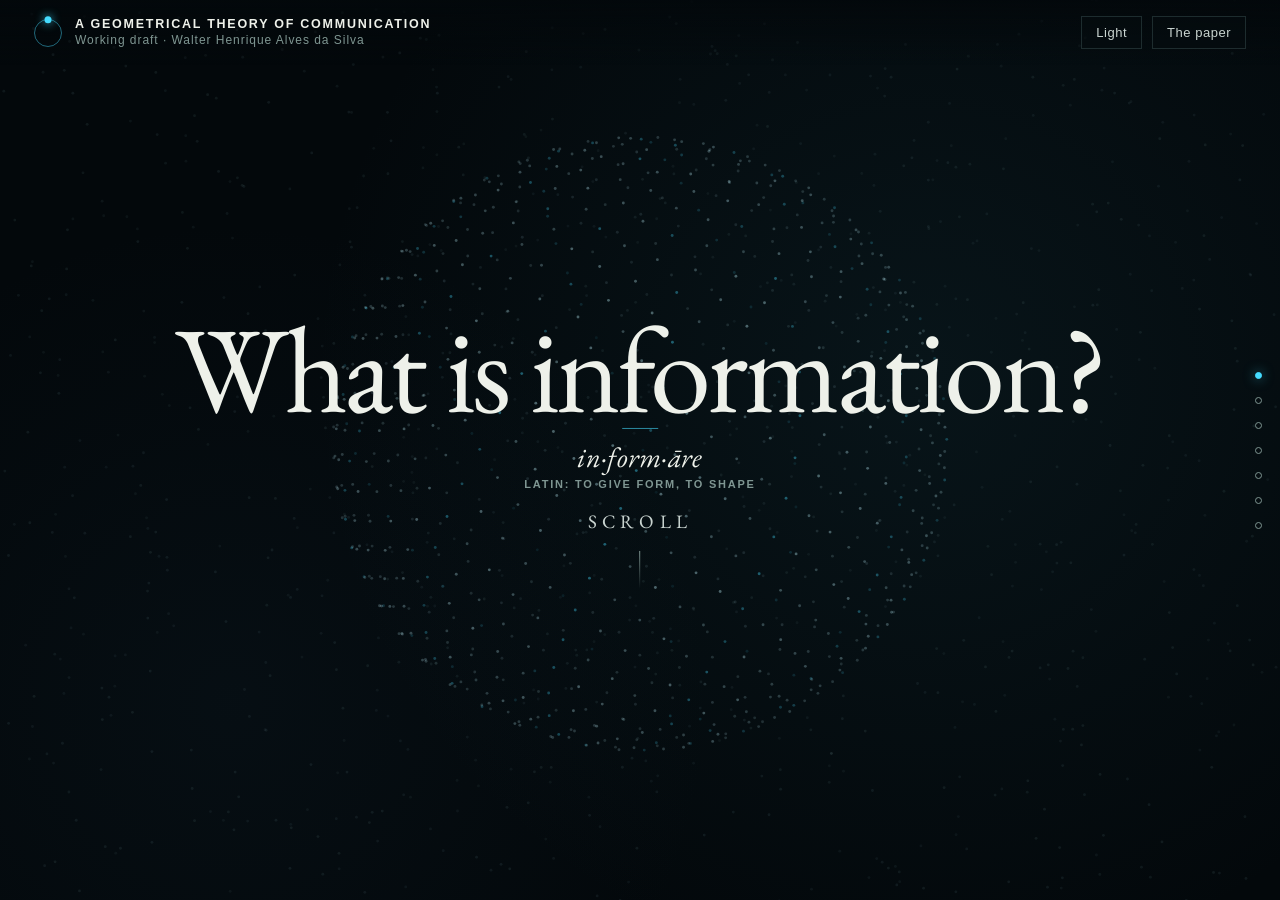
==== commit f1c1b6e4: "Presentation: sections 1 to 6 restructured, the law and its implications - Sections regrouped: what " ====
--- a/docs/index.html
+++ b/docs/index.html
@@ -30,7 +30,7 @@
 <main id="deck" tabindex="-1">
 
   <!-- ===================== 01 · The question ===================== -->
-  <section class="step" id="question" data-part="question" data-part-num="01" data-part-label="The question" data-layout="full" data-scene="sphere">
+  <section class="step" id="question" data-part="question" data-part-num="01" data-part-label="What is information?" data-layout="full" data-scene="sphere">
     <div class="copy">
       <h1>What is information?</h1>
       <p class="etym"><span class="etym-word">in·form·āre</span><span class="etym-gloss">Latin: to give form, to shape</span></p>
@@ -38,18 +38,18 @@
     </div>
   </section>
 
-  <section class="step" id="answers" data-part="question" data-part-num="01" data-part-label="The question" data-scene="answers" data-fig="compact">
-    <div class="copy dense">
-      <span class="kicker">01 / The question</span>
+  <section class="step" id="answers" data-part="question" data-part-num="01" data-part-label="What is information?" data-scene="answers" data-fig="compact">
+    <div class="copy dense">
+      <span class="kicker">01 / What is information?</span>
       <h2>Something you didn’t know before</h2>
       <p>Asking what information is already assumes the question has an object: that the word points to something, whether we call it data or knowledge, something that exists in some sense, even if abstract.</p>
       <p>So let us say information exists, and assume I’ve seen it and measured it, and I absolutely know what it is. How do I transfer that knowledge to you, the reader? <em>How do I give you information about information?</em> And how do you know that knowledge is true?</p>
     </div>
   </section>
 
-  <section class="step" id="disciplines" data-part="question" data-part-num="01" data-part-label="The question" data-scene="disciplines" data-fig="compact">
-    <div class="copy dense">
-      <span class="kicker">01 / The question</span>
+  <section class="step" id="disciplines" data-part="question" data-part-num="01" data-part-label="What is information?" data-scene="disciplines" data-fig="compact">
+    <div class="copy dense">
+      <span class="kicker">01 / What is information?</span>
       <h2>Everything is written in information</h2>
       <p>Every science records what it observes and passes on what it knows through descriptions, so every field has its own answer to the question.</p>
       <p>Heinrich Hertz opened <i>The Principles of Mechanics</i> by saying, “We form for ourselves images or symbols of external objects.” We reason with those descriptions, then compare their consequences with what happens in the world.</p>
@@ -59,18 +59,18 @@
   </section>
 
   <!-- ===================== 02 · One relation ===================== -->
-  <section class="step" id="relation" data-part="relation" data-part-num="02" data-part-label="One relation" data-scene="relation">
-    <div class="copy dense">
-      <span class="kicker">02 / One relation</span>
+  <section class="step" id="relation" data-part="question" data-part-num="01" data-part-label="What is information?" data-scene="relation">
+    <div class="copy dense">
+      <span class="kicker">01 / What is information?</span>
       <p>Say I point to a lighter on the desk between us: we both see it, and we both know it is there. What does that mean?</p>
       <p>The word <em class="q">lighter</em> points to an object in the world, and our two perspectives on that object still point the same word at the same thing. I could call it an <em class="q">igniter</em> and you would receive the same information through a different symbol: the word carries a meaning we can both already reach.</p>
       <p><strong>Information about what?</strong> Always a relation: a thing, how we observe it, and the sign we use to convey it. <span class="hotword" data-def="self-reference" tabindex="0" role="button">Otherwise, we get paradoxes and tautologies.</span></p>
     </div>
   </section>
 
-  <section class="step" id="roles" data-part="relation" data-part-num="02" data-part-label="One relation" data-scene="roles">
-    <div class="copy dense">
-      <span class="kicker">02 / One relation</span>
+  <section class="step" id="roles" data-part="question" data-part-num="01" data-part-label="What is information?" data-scene="roles">
+    <div class="copy dense">
+      <span class="kicker">01 / What is information?</span>
       <p>When you look at the lighter there are three parts: you, the lighter and your looking at it, the <span class="hotword" data-def="peirce-relation" tabindex="0" role="button">observer, the observed and the observation</span>.</p>
       <p>Nothing exists in isolation: a number is a point, the origin it is counted from and the line on which it is drawn; a message needs a sender, a receiver and the signal between them; and a particle’s mass is how it resists a push, its charge how it pulls and repels other charges.</p>
       <p><i>A Mathematical Theory of Communication</i> defines information in terms of difference or change: a string of only 0s is the same as a single 0, and a string of only 1s the same as a single 1.</p>
@@ -78,9 +78,9 @@
     </div>
   </section>
 
-  <section class="step" id="fields" data-part="relation" data-part-num="02" data-part-label="One relation" data-scene="fields">
-    <div class="copy dense">
-      <span class="kicker">02 / One relation</span>
+  <section class="step" id="fields" data-part="question" data-part-num="01" data-part-label="What is information?" data-scene="fields">
+    <div class="copy dense">
+      <span class="kicker">01 / What is information?</span>
       <p>The object, our view of it and the symbol for it separate three questions:</p>
       <p class="qs"><span>What exists?</span><span>How do we observe it, and know it?</span><span>How do we represent it, and pass it on?</span></p>
       <p>Each field answers one of them from its own place on the relation, which is why, from inside any one field, the others look like separate subjects.</p>
@@ -88,9 +88,16 @@
   </section>
 
   <!-- ===================== 03 · A communication problem ===================== -->
-  <section class="step" id="communicate" data-part="communication" data-part-num="03" data-part-label="A communication problem" data-scene="communicate">
-    <div class="copy dense">
-      <span class="kicker">03 / A communication problem</span>
+  <section class="step" id="t-communicate" data-part="communication" data-part-num="02" data-part-label="A communication problem" data-layout="full" data-scene="tcomm">
+    <div class="copy">
+      <p class="intro-q">How do I tell you what I know?</p>
+      <h1 class="intro-title long">A Communication Problem</h1>
+    </div>
+  </section>
+
+  <section class="step" id="communicate" data-part="communication" data-part-num="02" data-part-label="A communication problem" data-scene="communicate">
+    <div class="copy dense">
+      <span class="kicker">02 / A communication problem</span>
       <h2>Meta-language</h2>
       <p>As soon as I know something and set out to tell you, we are inside a communication problem. What I know about the lighter reaches you only as a sign, and you have to be able to check it.</p>
       <p>But a single sign can point to different things: a <em class="q">bank</em> can be where you keep your money or where you sit beside a river. You can hear the word perfectly and still need to know which one I mean.</p>
@@ -99,32 +106,32 @@
     </div>
   </section>
 
-  <section class="step" id="weaver" data-part="communication" data-part-num="03" data-part-label="A communication problem" data-scene="levels0">
-    <div class="copy">
-      <span class="kicker">03 / A communication problem</span>
+  <section class="step" id="weaver" data-part="communication" data-part-num="02" data-part-label="A communication problem" data-scene="levels0">
+    <div class="copy">
+      <span class="kicker">02 / A communication problem</span>
       <p>Warren Weaver set out the communication problem in three levels, in <i>The Mathematical Theory of Communication</i> (1949).</p>
     </div>
   </section>
 
-  <section class="step" id="identity" data-part="communication" data-part-num="03" data-part-label="A communication problem" data-layout="center" data-scene="recognize">
-    <div class="copy">
-      <span class="kicker">03 / A communication problem</span>
+  <section class="step" id="identity" data-part="communication" data-part-num="02" data-part-label="A communication problem" data-layout="center" data-scene="recognize">
+    <div class="copy">
+      <span class="kicker">02 / A communication problem</span>
       <p>At Level B, <strong>information is meaning</strong>: the thing I meant, arriving as the thing you understand, unchanged from my side to yours. It is the identity <span class="m">A = A</span>, held between two people.</p>
     </div>
   </section>
 
-  <section class="step" id="frege" data-part="communication" data-part-num="03" data-part-label="A communication problem" data-scene="frege">
-    <div class="copy">
-      <span class="kicker">03 / A communication problem</span>
+  <section class="step" id="frege" data-part="communication" data-part-num="02" data-part-label="A communication problem" data-scene="frege">
+    <div class="copy">
+      <span class="kicker">02 / A communication problem</span>
       <p>If I tell you a star is a star, nothing changes for you. The identity holds, and no change travels with it.</p>
       <p>If I tell you Venus is the morning star, and you did not know it before, something changes over the identity of Venus: you now reach the same planet by a second route. That change is what the message carried.</p>
       <p>Frege opened his 1892 paper on sense and reference with exactly this contrast, between <span class="m">a = a</span> and <span class="m">a = b</span>.</p>
     </div>
   </section>
 
-  <section class="step" id="univocity" data-part="communication" data-part-num="03" data-part-label="A communication problem" data-scene="univocity">
-    <div class="copy dense">
-      <span class="kicker">03 / A communication problem</span>
+  <section class="step" id="univocity" data-part="communication" data-part-num="02" data-part-label="A communication problem" data-scene="univocity">
+    <div class="copy dense">
+      <span class="kicker">02 / A communication problem</span>
       <h2>The univocity of language</h2>
       <p>If I say A, you must understand A for that meaning to have been communicated.</p>
       <p>Language allows a little variation, about love or gravity, and still nearly every word lands the same way for both of us. The more precise the subject, the tighter the agreement, until in <span class="c-math">mathematics</span> it becomes exact.</p>
@@ -133,34 +140,41 @@
   </section>
 
   <!-- ===================== 04 · Shannon's bit ===================== -->
-  <section class="step" id="solved" data-part="bit" data-part-num="04" data-part-label="Shannon’s bit" data-scene="choice">
-    <div class="copy dense">
-      <span class="kicker">04 / Shannon’s bit</span>
+  <section class="step" id="t-shannon" data-part="bit" data-part-num="03" data-part-label="Shannon’s bit" data-layout="full" data-scene="tbits">
+    <div class="copy">
+      <p class="intro-q">How did we learn to send any message at all?</p>
+      <h1 class="intro-title">Shannon’s Bit</h1>
+    </div>
+  </section>
+
+  <section class="step" id="solved" data-part="bit" data-part-num="03" data-part-label="Shannon’s bit" data-scene="choice">
+    <div class="copy dense">
+      <span class="kicker">03 / Shannon’s bit</span>
       <h2>How did Shannon and Weaver solve Level A?</h2>
       <p>By setting meaning aside, on purpose. Shannon wrote in 1948 that the semantic aspects of communication <em class="q">“are irrelevant to the engineering problem”</em>; the task was to recover, at one end, the message selected at the other.</p>
       <p>Information, in Weaver’s words, is <em class="q">“a measure of one’s freedom of choice when one selects a message.”</em> It belongs to the whole set of messages that could have been sent: it <em class="q">“relates not so much to what you do say, as to what you could say.”</em></p>
     </div>
   </section>
 
-  <section class="step" id="bit" data-part="bit" data-part-num="04" data-part-label="Shannon’s bit" data-scene="bible">
-    <div class="copy">
-      <span class="kicker">04 / Shannon’s bit</span>
+  <section class="step" id="bit" data-part="bit" data-part-num="03" data-part-label="Shannon’s bit" data-scene="bible">
+    <div class="copy">
+      <span class="kicker">03 / Shannon’s bit</span>
       <p>Weaver’s example: two possible messages, the whole King James Bible or the single word “Yes”.</p>
       <p>One is enormous and the other is one word, and to the theory they weigh the same, because only the choice between them is measured.</p>
     </div>
   </section>
 
-  <section class="step" id="send" data-part="bit" data-part-num="04" data-part-label="Shannon’s bit" data-scene="send">
-    <div class="copy">
-      <span class="kicker">04 / Shannon’s bit</span>
+  <section class="step" id="send" data-part="bit" data-part-num="03" data-part-label="Shannon’s bit" data-scene="send">
+    <div class="copy">
+      <span class="kicker">03 / Shannon’s bit</span>
       <p>Both sides agree beforehand that 0 selects the Bible and 1 selects “Yes”, or a closed relay one and an open relay the other. A single signal then tells the receiver which was chosen.</p>
       <p>That choice between two is <strong>one bit</strong>, John Tukey’s contraction of <em class="q">binary digit</em>.</p>
     </div>
   </section>
 
-  <section class="step" id="geometric" data-part="bit" data-part-num="04" data-part-label="Shannon’s bit" data-scene="onebit" data-fig="compact">
-    <div class="copy dense">
-      <span class="kicker">04 / Shannon’s bit</span>
+  <section class="step" id="geometric" data-part="bit" data-part-num="03" data-part-label="Shannon’s bit" data-scene="onebit" data-fig="compact">
+    <div class="copy dense">
+      <span class="kicker">03 / Shannon’s bit</span>
       <h2>Seeing the bit geometrically</h2>
       <p>A bit is two marks on a line, 0 as the reference, held fixed, and 1 as the alternative, one unit away, which already makes it a measurement against a chosen unit.</p>
       <p>Bits compose only if each one is the same size and varies without moving the others, which makes them perpendicular, since two directions that share a unit and leave each other’s reading untouched meet at a right angle.</p>
@@ -169,9 +183,9 @@
     </div>
   </section>
 
-  <section class="step" id="hypercube" data-part="bit" data-part-num="04" data-part-label="Shannon’s bit" data-scene="computers" data-fig="compact">
-    <div class="copy dense">
-      <span class="kicker">04 / Shannon’s bit</span>
+  <section class="step" id="hypercube" data-part="bit" data-part-num="03" data-part-label="Shannon’s bit" data-scene="computers" data-fig="compact">
+    <div class="copy dense">
+      <span class="kicker">03 / Shannon’s bit</span>
       <h2>Computers already compute like this</h2>
       <p>With one right angle per bit, two bits give the four corners of a square, three give the eight corners of a cube, and each further bit adds one more perpendicular direction. Every string of bits a computer holds is one corner of such a cube, measured from the same starting corner, 00…0.</p>
       <p>Computer science works on this cube directly:</p>
@@ -184,9 +198,9 @@
     </div>
   </section>
 
-  <section class="step" id="structure" data-part="bit" data-part-num="04" data-part-label="Shannon’s bit" data-scene="gstructure" data-fig="compact">
-    <div class="copy dense">
-      <span class="kicker">04 / Shannon’s bit</span>
+  <section class="step" id="structure" data-part="bit" data-part-num="03" data-part-label="Shannon’s bit" data-scene="gstructure" data-fig="compact">
+    <div class="copy dense">
+      <span class="kicker">03 / Shannon’s bit</span>
       <h2>A signal has a structure</h2>
       <p>110 and 011 hold the same symbols in a different order, and read from 000, one bit per axis, they end on different corners of the cube.</p>
       <p><strong>Read as a whole</strong>, a string is a place in a structure: 10 and 01 are different corners of the square, and 1101 and 1110 different corners of the four-dimensional cube, so the order carries the meaning.</p>
@@ -195,9 +209,9 @@
     </div>
   </section>
 
-  <section class="step" id="entropy" data-part="bit" data-part-num="04" data-part-label="Shannon’s bit" data-scene="questions" data-fig="compact">
-    <div class="copy dense">
-      <span class="kicker">04 / Shannon’s bit</span>
+  <section class="step" id="entropy" data-part="bit" data-part-num="03" data-part-label="Shannon’s bit" data-scene="questions" data-fig="compact">
+    <div class="copy dense">
+      <span class="kicker">03 / Shannon’s bit</span>
       <h2>Shannon’s entropy</h2>
       <div class="def">
         <p class="def-main">Entropy measures how hard a source is to predict.</p>
@@ -208,9 +222,9 @@
     </div>
   </section>
 
-  <section class="step" id="entropy-fields" data-part="bit" data-part-num="04" data-part-label="Shannon’s bit" data-scene="entropy" data-fig="compact">
-    <div class="copy dense">
-      <span class="kicker">04 / Shannon’s bit</span>
+  <section class="step" id="entropy-fields" data-part="bit" data-part-num="03" data-part-label="Shannon’s bit" data-scene="entropy" data-fig="compact">
+    <div class="copy dense">
+      <span class="kicker">03 / Shannon’s bit</span>
       <h2>Entropy across the sciences</h2>
       <p>Shannon took the name from physics, where Boltzmann had already written the same count for gas molecules, and since then entropy has become a measure every science uses on its own subject.</p>
       <ul class="hotlist tagged">
@@ -223,9 +237,9 @@
     </div>
   </section>
 
-  <section class="step" id="gives" data-part="bit" data-part-num="04" data-part-label="Shannon’s bit" data-scene="gave" data-fig="compact">
-    <div class="copy dense">
-      <span class="kicker">04 / Shannon’s bit</span>
+  <section class="step" id="gives" data-part="bit" data-part-num="03" data-part-label="Shannon’s bit" data-scene="gave" data-fig="compact">
+    <div class="copy dense">
+      <span class="kicker">03 / Shannon’s bit</span>
       <h2>What the bit gave us</h2>
       <p>Level A was solved: as long as both sides agree beforehand on what each symbol stands for, any message can cross any distance and arrive symbol for symbol, and that one idea built digital communication.</p>
       <div class="levelbars">
@@ -238,9 +252,9 @@
   </section>
 
   <!-- ===================== 05 · The geometric bit ===================== -->
-  <section class="step" id="information" data-part="gbit" data-part-num="05" data-part-label="The geometric bit" data-scene="summary">
-    <div class="copy dense">
-      <span class="kicker">05 / The geometric bit</span>
+  <section class="step" id="information" data-part="gbit" data-part-num="04" data-part-label="The geometric bit" data-scene="summary">
+    <div class="copy dense">
+      <span class="kicker">04 / The geometric bit</span>
       <h2>So, what is information?</h2>
       <p>What is a thing? What is a number? What is an identity? What is the meaning of something? And what do you know about it? These questions are signs that point to the same object:</p>
       <div class="def">
@@ -252,181 +266,615 @@
     </div>
   </section>
 
-  <section class="step" id="shape-intro" data-part="gbit" data-part-num="05" data-part-label="The geometric bit" data-layout="full" data-scene="gintro">
+  <section class="step" id="shape-intro" data-part="gbit" data-part-num="04" data-part-label="The geometric bit" data-layout="full" data-scene="gintro">
     <div class="copy">
       <p class="intro-q">What is the shape of information?</p>
       <h1 class="intro-title">The Geometric Bit</h1>
     </div>
   </section>
 
-  <section class="step" id="shape" data-part="gbit" data-part-num="05" data-part-label="The geometric bit" data-scene="gmap">
-    <div class="copy dense">
-      <span class="kicker">05 / The geometric bit</span>
+  <section class="step" id="shape" data-part="gbit" data-part-num="04" data-part-label="The geometric bit" data-scene="gmap">
+    <div class="copy dense">
+      <span class="kicker">04 / The geometric bit</span>
       <h2>What symbol preserves invariance over change?</h2>
       <p>To tell that a thing is the same thing we compare it, checking what stayed the same and what changed, and Shannon’s bit already implies a figure that holds every relationship the comparison needs.</p>
       <p class="plain">The circle is the shape of information.</p>
     </div>
   </section>
 
-  <section class="step" id="alphabet" data-part="gbit" data-part-num="05" data-part-label="The geometric bit" data-scene="galphabet" data-fig="compact">
-    <div class="copy dense">
-      <span class="kicker">05 / The geometric bit</span>
+  <section class="step" id="thoughts" data-part="gbit" data-part-num="04" data-part-label="The geometric bit" data-scene="tthought" data-fig="compact">
+    <div class="copy dense">
+      <span class="kicker">04 / The geometric bit</span>
+      <h2>Information exists in spacetime</h2>
+      <p>Everything that exists, exists in spacetime, and that includes us: the person who thinks, the thought, the word that carries it and the page it is written on are all things happening somewhere, at some time.</p>
+      <p>So a thought, a piece of information or a meaning is made of what spacetime offers, and whatever carries it from one person to another has to follow spacetime’s shape.</p>
+      <p class="plain">The symbol that preserves invariance over change is geometric because spacetime has geometry.</p>
+    </div>
+  </section>
+
+  <section class="step" id="alphabet" data-part="gbit" data-part-num="04" data-part-label="The geometric bit" data-scene="galphabet" data-fig="compact">
+    <div class="copy dense">
+      <span class="kicker">04 / The geometric bit</span>
       <h2>The alphabet of space</h2>
-      <p>The alphabet of binary is 0 and 1, and the alphabet of DNA is four bases (A, T, C, G) and their folding organization. The alphabet of space is perpendicularity and symmetry, and the circle’s four poles carry both, since 1 and −1 are symmetric, the same unit on opposite sides of the centre, and 1 and <i>i</i> are perpendicular, a quarter turn apart.</p>
-      <p>Perpendicularity separates two changes, which is difference, and symmetry keeps every length and right angle while the whole circle turns, which is sameness.</p>
+      <p>The alphabet of binary is 0 and 1, and the alphabet of DNA is four bases (A, T, C, G) and their folding organization. The alphabet of space is <b>perpendicularity and symmetry</b>, and the circle’s four poles carry both:</p>
+      <ul class="hotlist">
+        <li>perpendicularity is marked by the letters, since 1 and <i>i</i> are a right angle apart and moving along 1 changes nothing along <i>i</i>, which is difference</li>
+        <li>symmetry is marked by the signs, since 1 and −1 are the same unit on opposite sides of the centre and knowing where 1 is tells you exactly where −1 is, which is sameness</li>
+      </ul>
       <p class="plain">Both perpendicularity and symmetry exist as physical phenomena in space before we assign symbols to them.</p>
-      <p>Perpendicularity and symmetry are what physics writes as thermodynamics and conservation laws, since entropy counts the independent ways a system can vary, each perpendicular to the others, and Emmy Noether showed in 1918 that every continuous symmetry carries a conserved quantity.</p>
-    </div>
-  </section>
-
-  <section class="step" id="checks" data-part="gbit" data-part-num="05" data-part-label="The geometric bit" data-scene="gchecks">
-    <div class="copy dense">
-      <span class="kicker">05 / The geometric bit</span>
-      <h2>How do we check that A = A?</h2>
-      <p>Checking an identity takes two checks, telling the thing apart from everything else, this and not that, and recognizing it again somewhere else or in another form, this here equals this there. Perpendicularity performs the first check and symmetry the second, and together they give the invariance over change we saw with the lighter, where the views, the words and the people changed while the lighter stayed the same.</p>
-      <p>Shannon’s bit implies the perpendicular and throws away the angle, keeping only which side of the line a reading falls on. The circle keeps the angle, so it lets us quantize both relationships precisely, how far a reading has turned from its reference and when it has come back to it, and transmit them.</p>
-    </div>
-  </section>
-
-  <section class="step" id="bridge" data-part="gbit" data-part-num="05" data-part-label="The geometric bit" data-scene="gbridge" data-fig="compact">
-    <div class="copy dense">
-      <span class="kicker">05 / The geometric bit</span>
-      <h2>Continuous and discrete</h2>
-      <p>We write the turn with π and <i>e</i>, π for how far it has gone in space and <i>e</i> for how it accumulates in time. Both are transcendental, which means no arithmetic of whole numbers ever reaches them, so they belong wholly to the continuous, and yet together they give <span class="m c-math">e<sup>2πi</sup> = 1</span>, a whole number exactly, so the circle passes from the continuous to the discrete with no approximation.</p>
-      <p>Shannon’s bit goes the other way, reaching toward the continuous by composing discreteness, since each added bit doubles the levels and a continuous quantity is approached by ever more of them.</p>
-    </div>
-  </section>
-
-  <section class="step" id="two-references" data-part="gbit" data-part-num="05" data-part-label="The geometric bit" data-scene="glighter" data-fig="compact">
-    <div class="copy dense">
-      <span class="kicker">05 / The geometric bit</span>
+      <p>Perpendicularity and symmetry are what physics writes as thermodynamics and conservation laws, since <span class="hotword" data-def="dof" tabindex="0" role="button">entropy counts the independent ways a system can vary, each perpendicular to the others</span>, and <span class="hotword" data-def="noether" tabindex="0" role="button">Emmy Noether showed in 1918 that every continuous symmetry carries a conserved quantity</span>.</p>
+    </div>
+  </section>
+
+  <section class="step" id="pi-e" data-part="gbit" data-part-num="04" data-part-label="The geometric bit" data-scene="geuler" data-fig="compact">
+    <div class="copy dense">
+      <span class="kicker">04 / The geometric bit</span>
+      <h2>π is symmetry, <i>e</i> is perpendicularity</h2>
+      <p>Take a point and let it change, and the change can point two ways. If it points along where the point already is, the point grows by building on what it already has, which is <i>e</i>, and if it always points at a right angle to where the point is, the point never gets closer or farther and goes around instead, which is <span class="m c-math">e<sup>iθ</sup></span>, so <i>e</i> is perpendicularity accumulated.</p>
+      <p>Going around, the point reaches the mirror of where it started after exactly π, <span class="m c-math">e<sup>iπ</sup> = −1</span>, and itself again after 2π, so π is symmetry, the distance from a thing to its opposite. Euler’s identity is the alphabet of space written as one sentence: perpendicular change carried through one symmetry lands on the opposite, and the unit with its opposite returns to the reference, 0.</p>
+      <p class="plain">π is symmetry and <i>e</i> is perpendicularity.</p>
+    </div>
+  </section>
+
+  <section class="step" id="discrete" data-part="gbit" data-part-num="04" data-part-label="The geometric bit" data-scene="gbridge" data-fig="compact">
+    <div class="copy dense">
+      <span class="kicker">04 / The geometric bit</span>
+      <h2>The transcendental bridge</h2>
+      <p>Shannon’s bit goes from the discrete toward the continuous by adding bits: each new bit doubles the number of levels, so 4 bits give 16 levels and 10 bits give 1,024, and a smooth quantity is approached by using more and more of them.</p>
+      <p>The geometric bit goes the other way and starts from the continuous. The rotation is measured by π and <i>e</i>, which are transcendental, since they lie outside every equation with whole-number coefficients, and yet together they give <span class="m c-math">e<sup>2πi</sup> = 1</span> exactly, a whole number.</p>
+      <p>So the whole numbers come out of the rotation as the count of its completed returns.</p>
+    </div>
+  </section>
+
+  <section class="step" id="checks" data-part="gbit" data-part-num="04" data-part-label="The geometric bit" data-scene="gchecks">
+    <div class="copy dense">
+      <span class="kicker">04 / The geometric bit</span>
+      <h2>How do we know a thing is a thing?</h2>
+      <p><i>A</i> = <i>A</i> seems too obvious to need a check, until we ask how we would carry one out. First we tell <i>A</i> apart from everything around it, this and not that, and then we recognize it again somewhere else or in another form, this here equals this there, so the identity principle is a process that needs both steps.</p>
+      <p>Perpendicularity tells things apart and symmetry recognizes them again, which is <span class="hotword recall" data-recall="information" tabindex="0" role="button">the invariance over change we met with the lighter</span>.</p>
+      <p>Shannon’s bit implies the perpendicular and throws away the angle, keeping only which side of the line a reading falls on.</p>
+      <p>The circle keeps the angle, so it lets us quantize both relationships precisely, how far a reading has rotated from its reference and when it has come back to it, and transmit them.</p>
+    </div>
+  </section>
+
+  <section class="step" id="two-references" data-part="gbit" data-part-num="04" data-part-label="The geometric bit" data-scene="glighter" data-fig="compact">
+    <div class="copy dense">
+      <span class="kicker">04 / The geometric bit</span>
       <h2>The turn preserves identity</h2>
-      <p>Say we both look at the lighter from different places, and as we move around it our views keep changing, yet at every moment the angle between us is an exact quantity, so turning your view back by that angle gives mine, and the lighter each of us sees is the same lighter.</p>
+      <p>Say we both look at the lighter from different places, and as we move around it our views keep changing, yet at every moment the angle between us is an exact quantity, so rotating your view back by that angle gives mine, and the lighter each of us sees is the same lighter.</p>
       <p>At Level B, the meaning I send has to arrive as the meaning you understand, and here that meaning is the lighter itself, which stays the same while our places, our views and our words for it change. Since the angle between our frames can be stated exactly, you can undo it and reach what I meant, so the identity arrives as it was sent.</p>
       <p>This is a simplified explanation, <span class="hotword" data-def="frames" tabindex="0" role="button">more technically</span>.</p>
     </div>
   </section>
 
-  <section class="step" id="counting" data-part="gbit" data-part-num="05" data-part-label="The geometric bit" data-scene="gcount" data-fig="compact">
-    <div class="copy dense">
-      <span class="kicker">05 / The geometric bit</span>
-      <h2>What is a number?</h2>
-      <p>Let 1 mark the starting radius and let multiplication by <i>i</i> make a quarter turn. Two turns reach the opposite pole, so <span class="m">i² = −1</span>, the third reaches −<i>i</i>, and the fourth returns to 1, where the count carries on, so <i>i</i><sup>4</sup> and <i>i</i><sup>8</sup> land where <i>i</i><sup>0</sup> began.</p>
-      <p>The same movement gives two readings, where the point is and how many times it has come back, and every return meets the same criterion, arriving back at the reference, just as every step along the number line has the same length.</p>
+  <section class="step" id="compose" data-part="gbit" data-part-num="04" data-part-label="The geometric bit" data-scene="gpair" data-fig="compact">
+    <div class="copy dense">
+      <span class="kicker">04 / The geometric bit</span>
+      <h2>Composing geometric bits: hyperspheres</h2>
+      <p><span class="hotword recall" data-recall="hypercube" tabindex="0" role="button">Shannon’s bits compose by adding one perpendicular direction per bit</span>, which builds the corners of a square, a cube and a hypercube.</p>
+      <p>Geometric bits compose by holding their rotations together to one unit of length, so one rotation traces the circle, two trace the three-sphere, a sphere one dimension beyond the ones we can picture, and <i>n</i> rotations trace a sphere of 2<i>n</i> − 1 dimensions.</p>
+      <p>Every point on these spheres is a list of rotations, and a circle runs through every point, the rotation they all share, so the geometric bit stays whole inside every sphere it composes.</p>
+    </div>
+  </section>
+
+  <section class="step reveal" id="everything" data-part="gbit" data-part-num="04" data-part-label="The geometric bit" data-layout="full" data-scene="gscales">
+    <div class="copy">
+      <p class="intro-q">And what has the shape of a hypersphere?</p>
+      <h1 class="intro-title">Everything</h1>
+    </div>
+  </section>
+
+  <section class="step" id="universe" data-part="gbit" data-part-num="04" data-part-label="The geometric bit" data-scene="hopf" data-fig="compact">
+    <div class="copy dense">
+      <span class="kicker">04 / The geometric bit</span>
+      <h2>The shape of matter</h2>
+      <p>The three-sphere is the shape general relativity gives a closed universe, and it was the first shape Einstein gave the whole cosmos, in 1917, a space with no edge where a traveller who keeps going straight comes back to where they started.</p>
+      <p>Reading its two rotations keeps how they compare and sets their shared rotation aside, so the three-sphere fills with circles, one over every point of an ordinary sphere and every circle linked with every other, which is the Hopf fibration.</p>
+      <p>Physics keeps finding it: <span class="hotword" data-def="monopole" tabindex="0" role="button">Dirac’s magnetic monopole is built on it</span>, every qubit is read on its sphere, and <span class="hotword" data-def="hopfion" tabindex="0" role="button">light can be tied into its linked circles</span>.</p>
+    </div>
+  </section>
+
+  <section class="step" id="physics" data-part="gbit" data-part-num="04" data-part-label="The geometric bit" data-scene="phasor" data-fig="compact">
+    <div class="copy dense">
+      <span class="kicker">04 / The geometric bit</span>
+      <h2>Everything that persists is a rotation</h2>
+      <p>Something persists when it keeps coming back to the same state, and the simplest motion that always comes back is a point going around a circle, which seen from the side rises and falls as a wave, so whatever lasts, at the scale we can hold and below it, is a rotation or several rotations combined:</p>
+      <ul class="hotlist">
+        <li><span class="hotword" data-def="osc" tabindex="0" role="button">springs, pendulums and circuits oscillate as the shadow of a rotation</span></li>
+        <li>sound and water waves are rotations spread over space and carried over time</li>
+        <li><span class="hotword" data-def="light" tabindex="0" role="button">light is an electric and a magnetic field rotating together at right angles</span></li>
+        <li><span class="hotword" data-def="amplitudes" tabindex="0" role="button">every quantum possibility carries a rotating arrow, and opposite arrows cancel</span></li>
+        <li><span class="hotword" data-def="quantization" tabindex="0" role="button">atoms keep only the orbits where the rotation closes</span></li>
+      </ul>
+    </div>
+  </section>
+
+  <section class="step" id="theories" data-part="gbit" data-part-num="04" data-part-label="The geometric bit" data-scene="gbloch" data-fig="compact">
+    <div class="copy dense">
+      <span class="kicker">04 / The geometric bit</span>
+      <h2>Computing through motion</h2>
+      <p>Physics describes motion in three theories, and composed rotation sits at the centre of each:</p>
+      <ul class="hotlist tagged">
+        <li><b class="tagf c-brass">Classical</b><span class="hotword" data-def="actionangle" tabindex="0" role="button">every conserved motion that repeats runs on circles, each coordinate an angle advancing at its own rate</span></li>
+        <li><b class="tagf c-cyan">Quantum</b><span class="hotword" data-def="unitary" tabindex="0" role="button">Schrödinger’s equation rotates a state without changing its length</span></li>
+        <li><b class="tagf c-violet">Relativity</b><span class="hotword" data-def="relativity" tabindex="0" role="button">changing speed is a rotation in spacetime</span></li>
+      </ul>
+      <p>A quantum state is <i>n</i> rotations held to one unit of length whose shared rotation changes nothing we measure, so <span class="hotword" data-def="bloch" tabindex="0" role="button">a qubit is two geometric bits</span> and every wave function, from an atom to a molecule, lives on a hypersphere of rotations.</p>
+    </div>
+  </section>
+
+  <section class="step" id="mathematics" data-part="gbit" data-part-num="04" data-part-label="The geometric bit" data-scene="fourier" data-fig="compact">
+    <div class="copy dense">
+      <span class="kicker">04 / The geometric bit</span>
+      <h2>Mathematics is already written in rotations</h2>
+      <p>Much of mathematics already works with composed rotation, and each of these branches is a tool that other fields depend on:</p>
+      <ul class="hotlist">
+        <li><span class="hotword" data-def="complexan" tabindex="0" role="button">complex analysis, the tool behind the prime number theorem, runs on rotation by a right angle</span></li>
+        <li><span class="hotword" data-def="signals" tabindex="0" role="button">Fourier analysis writes every signal as a sum of rotations</span></li>
+        <li>trigonometry, the sines and cosines in every calculation, is the circle read along two perpendicular axes</li>
+        <li><span class="hotword" data-def="lie" tabindex="0" role="button">the symmetries physics is written in are groups of rotations, the circle first among them</span></li>
+      </ul>
+    </div>
+  </section>
+
+  <section class="step" id="using" data-part="gbit" data-part-num="04" data-part-label="The geometric bit" data-scene="constellation" data-fig="compact">
+    <div class="copy dense">
+      <span class="kicker">04 / The geometric bit</span>
+      <h2>We already use it everywhere</h2>
+      <p>We compute with composed rotation every day, in the technology around us:</p>
+      <ul class="hotlist tagged">
+        <li><b class="tagf c-brass">Phones</b><span class="hotword" data-def="psk" tabindex="0" role="button">phones and Wi-Fi send bits as points on the circle</span></li>
+        <li><b class="tagf c-math">Power</b><span class="hotword" data-def="grid" tabindex="0" role="button">the grid runs on rotating voltage and is computed as rotations</span></li>
+        <li><b class="tagf c-coral">Medicine</b><span class="hotword" data-def="mri" tabindex="0" role="button">an MRI scan reads protons rotating in a magnetic field</span></li>
+        <li><b class="tagf c-violet">Media</b><span class="hotword" data-def="compression" tabindex="0" role="button">pictures and sound are stored as sums of waves</span></li>
+        <li><b class="tagf c-cyan">Radio</b><span class="hotword" data-def="smith" tabindex="0" role="button">antennas are matched by rotating around a disc, the Smith chart</span></li>
+        <li><b class="tagf c-mint">Motion</b><span class="hotword" data-def="quaternions" tabindex="0" role="button">robots, phones and spacecraft track which way they face with quaternions</span></li>
+      </ul>
+    </div>
+  </section>
+
+  <section class="step" id="closure" data-part="gbit" data-part-num="04" data-part-label="The geometric bit" data-scene="closure" data-fig="compact">
+    <div class="copy dense">
+      <span class="kicker">04 / The geometric bit</span>
+      <h2>Closure, the other half of entropy</h2>
       <div class="def">
-        <p class="def-main">A number is a closed distinction, a one.</p>
-        <p class="def-eq">e<sup>2πin</sup> = 1 ⟺ n ∈ ℤ</p>
-        <p class="def-note">Physical reality presents it as a count of completed returns, in every oscillation, every orbit and every tick of a clock.</p>
+        <p class="def-main">Closure measures what we know: the return of a distinction to its reference.</p>
+        <p class="def-note">Entropy counts what could have been sent, and closure checks that what arrived is what was sent.</p>
       </div>
-    </div>
-  </section>
-
-  <section class="step" id="euler" data-part="gbit" data-part-num="05" data-part-label="The geometric bit" data-scene="geuler" data-fig="compact">
-    <div class="copy dense">
-      <span class="kicker">05 / The geometric bit</span>
-      <h2>Reading Euler’s identity</h2>
-      <p>Euler’s identity is a sentence about something we can do. Start at 1, the reference, and let the change always point at a right angle to where we are, which is what <i>i</i> asks for, accumulating continuously, which is what <i>e</i> describes, until the turn has gone half way round, π in lengths of the radius: we arrive at −1, and adding where we started to where we arrived leaves nothing, <span class="m c-math">e<sup>iπ</sup> + 1 = 0</span>.</p>
-      <p>Every symbol names a step of that operation, so anyone who performs it recovers the identity whatever notation they learned, and its full-turn form, <span class="m c-math">e<sup>2πi</sup> = 1</span>, is the check that the operation closes.</p>
-    </div>
-  </section>
-
-  <section class="step" id="gbit" data-part="gbit" data-part-num="05" data-part-label="The geometric bit" data-scene="gbitdef" data-fig="compact">
-    <div class="copy dense">
-      <span class="kicker">05 / The geometric bit</span>
-      <p>On the circle, the agreement Shannon’s bit assumes becomes a comparison both sides perform, because the reference, the turn and the check that recognizes the result travel together.</p>
+      <p><span class="hotword recall" data-recall="entropy" tabindex="0" role="button">Entropy measures what we do not know</span>, how many questions remain, and closure measures what we do know, the part of a message that comes back to its reference. Shannon’s bit leaves that reference to an agreement made beforehand, and closure can check it, because the reference now travels with the message.</p>
+      
+    </div>
+  </section>
+
+  <section class="step" id="one-measure" data-part="gbit" data-part-num="04" data-part-label="The geometric bit" data-scene="clog" data-fig="compact">
+    <div class="copy dense">
+      <span class="kicker">04 / The geometric bit</span>
+      <h2>Entropy and closure are one measure</h2>
+      <p>Temperature needs both hot and cold, since each is measured against the other, and information works the same way: a change is measured against something that stays the same. Entropy measures the change, how much could vary, and closure measures what stays, what comes back to its reference, so each one needs the other to mean anything.</p>
+      <p>That puts closure everywhere entropy is. A gas spreads through a room while its energy stays the same, an engine’s heat flows while the engine comes back to the same state every cycle, a cell gives away disorder to keep its own shape, and a message is counted against an alphabet both sides share, so each time entropy counts what changed, something held still to count it against.</p>
+      <p>The two sit together in <span class="hotword recall" data-recall="pi-e" tabindex="0" role="button">Euler’s identity</span>: <i>e</i> carries the change and π the return, and one full rotation holds both.</p>
+    </div>
+  </section>
+
+  <section class="step" id="closure-sciences" data-part="gbit" data-part-num="04" data-part-label="The geometric bit" data-scene="closureloops" data-fig="compact">
+    <div class="copy dense">
+      <span class="kicker">04 / The geometric bit</span>
+      <h2>Closure across the sciences</h2>
+      <p><span class="hotword recall" data-recall="entropy-fields" tabindex="0" role="button">Entropy runs through every science</span>, and so does its other half, found again and again under a different name, as whatever comes back to where it started:</p>
+      <ul class="hotlist tagged">
+        <li><b class="tagf c-coral">Life</b><span class="hotword" data-def="negentropy" tabindex="0" role="button">a living thing feeds on negative entropy, the order it keeps restoring</span></li>
+        <li><b class="tagf c-cyan">Heat</b><span class="hotword" data-def="statefn" tabindex="0" role="button">energy and entropy return to the same value around every closed cycle</span></li>
+        <li><b class="tagf c-brass">Circuits</b><span class="hotword" data-def="kirchhoff" tabindex="0" role="button">the voltages around any closed loop add up to zero</span></li>
+        <li><b class="tagf c-mint">Chemistry</b><span class="hotword" data-def="hess" tabindex="0" role="button">a reaction gives the same heat by any path between the same two states</span></li>
+        <li><b class="tagf c-violet">Control</b><span class="hotword" data-def="feedback" tabindex="0" role="button">a feedback loop keeps bringing a system back to its set point</span></li>
+      </ul>
+      <p>Each field measures the same thing, how a quantity comes back to its reference after a change, and it has never had a common name or a precise construction.</p>
+    </div>
+  </section>
+
+  <section class="step" id="reading" data-part="gbit" data-part-num="04" data-part-label="The geometric bit" data-scene="greading">
+    <div class="copy dense">
+      <span class="kicker">04 / The geometric bit</span>
+      <h2>Shannon’s bit and entropy are a reading of it</h2>
+      <p>Recording which side of a diameter holds the mark gives one bit, and two perpendicular diameters give four quadrants, the four corners of the square, whose labels we can keep while setting the exact angle aside.</p>
+      <p>Once those alternatives and their probabilities are given, Shannon’s entropy applies to the choice among them, and the square, the cube and <span class="hotword recall" data-recall="hypercube" tabindex="0" role="button">every computation on their corners</span> follow as before, so the bit is the circle read at its quadrants, with the rotation and the reference set aside.</p>
+    </div>
+  </section>
+
+  <section class="step" id="mirror" data-part="gbit" data-part-num="04" data-part-label="The geometric bit" data-layout="full" data-scene="mirror">
+    <div class="copy">
+      <div class="cmp">
+        <div class="c L head"><div><h3>Shannon’s bit</h3><p class="bsub">A line from 0 to 1</p></div><svg viewBox="0 0 250 104" class="hfig" aria-hidden="true">
+            <line x1="20" y1="70" x2="232" y2="70" class="ax"/><path d="M224 64 L233 70 L224 76" class="ax"/>
+            <line x1="160" y1="14" x2="160" y2="70" class="dash"/><text x="170" y="30" class="note" text-anchor="start">perpendicular,</text><text x="170" y="48" class="note" text-anchor="start">implied</text>
+            <circle cx="60" cy="70" r="6.5" class="p0"/><circle cx="160" cy="70" r="7" class="p1"/>
+            <text x="60" y="97">0</text><text x="160" y="97">1</text></svg></div>
+        <div class="c M"></div>
+        <div class="c R head"><div><h3>The geometric bit</h3><p class="bsub">A circle, Euler’s identity</p></div><svg viewBox="0 0 250 104" class="hfig" aria-hidden="true">
+            <line x1="67" y1="52" x2="183" y2="52" class="ax"/><line x1="125" y1="0" x2="125" y2="104" class="ax"/>
+            <circle cx="125" cy="52" r="44" class="ring"/><path d="M133 52 L133 44 L125 44" class="corner"/>
+            <circle cx="169" cy="52" r="5.5" class="sym"/><circle cx="81" cy="52" r="5.5" class="sym"/><circle cx="125" cy="8" r="5.5" class="per"/><circle cx="125" cy="96" r="5.5" class="per"/>
+            <text x="196" y="58">1</text><text x="54" y="58">−1</text><text x="146" y="16">i</text><text x="144" y="102">−i</text>
+            <path d="M163 30 A 44 44 0 0 0 145 13" class="turn"/></svg></div>
+        <div class="c L band">What it is</div><div class="c M"></div><div class="c R band">What it is</div>
+        <div class="c L row"><span class="mk"></span><span>A choice between two labels</span></div><div class="c M ax"><span>Built from</span></div><div class="c R row"><span class="mk"></span><span>Perpendicularity and symmetry, the shape of spacetime</span></div>
+        <div class="c L row"><span class="mk yes">✓</span><span>One axis, 0 against 1</span></div><div class="c M ax"><span>Difference</span></div><div class="c R row"><span class="mk yes">✓</span><span>Perpendicular axes, measured by <i>e</i></span></div>
+        <div class="c L row"><span class="mk no">—</span><span class="none">Assumed in the labels</span></div><div class="c M ax"><span>Sameness</span></div><div class="c R row"><span class="mk yes">✓</span><span>Symmetry, measured by <i>π</i></span></div>
+        <div class="c L row"><span class="mk"></span><span>Given, 0 or 1</span></div><div class="c M ax"><span>Discreteness</span></div><div class="c R row"><span class="mk"></span><span>Derived, the count of whole rotations</span></div>
+        <div class="c L row"><span class="mk"></span><span>Approached by adding bits</span></div><div class="c M ax"><span>Continuity</span></div><div class="c R row"><span class="mk"></span><span>Where it starts, <i>π</i> and <i>e</i></span></div>
+        <div class="c L row"><span class="mk no">—</span><span class="none">Agreed beforehand</span></div><div class="c M ax"><span>Identity</span></div><div class="c R row"><span class="mk yes">✓</span><span>Checked, <i>e</i><sup>2π<i>i</i></sup>&thinsp;<i>A</i> = <i>A</i></span></div>
+        <div class="c L row"><span class="mk"></span><span>A reading of the geometric bit</span></div><div class="c M ax"><span>Relation</span></div><div class="c R row"><span class="mk"></span><span>Holds Shannon’s bit as one of its readings</span></div>
+        <div class="c L band">What it composes into</div><div class="c M"></div><div class="c R band">What it composes into</div>
+        <div class="c L fig"><div class="slot"></div><p>Hypercubes</p></div><div class="c M"></div><div class="c R fig"><div class="slot"></div><p>Hyperspheres</p></div>
+        <div class="c L band">What it measures</div><div class="c M"></div><div class="c R band">What it measures</div>
+        <div class="c L meas"><b>Entropy</b><span>What changes, what we do not know</span></div><div class="c M"></div><div class="c R meas"><b>Entropy and closure</b><span>What changes, measured against what stays</span></div>
+        <div class="c L end"></div><div class="c M"></div><div class="c R end"></div>
+      </div>
+    </div>
+  </section>
+
+  <section class="step" id="t-exist" data-part="exist" data-part-num="05" data-part-label="Identity, measured" data-layout="full" data-scene="tlaw">
+    <div class="copy">
+      <p class="intro-q">What changes once identity is measured instead of assumed?</p>
+      <h1 class="intro-title">Identity, Measured</h1>
+    </div>
+  </section>
+
+  <section class="step" id="where" data-part="exist" data-part-num="05" data-part-label="Identity, measured" data-scene="gwhere" data-fig="compact">
+    <div class="copy dense">
+      <span class="kicker">05 / Identity, measured</span>
+      <h2>Easier to say where it isn’t</h2>
+      <p>Look back at the last screens, physics at every scale, all three theories of motion, much of mathematics, the technology we use every day and closure in every science, and each of them runs on the same sentence, <span class="m c-math">e<sup>iπ</sup> + 1 = 0</span>, most of the time without naming it.</p>
+      <p>It is easier to say where it is not yet written: wherever we describe things without mathematical notation, in natural language and across the humanities.</p>
+      <p>And even there the line is blurring, since <span class="hotword" data-def="rope" tabindex="0" role="button">language models already write the position of every word as a rotation</span>.</p>
+    </div>
+  </section>
+
+  <section class="step" id="law" data-part="exist" data-part-num="05" data-part-label="Identity, measured" data-scene="exps" data-fig="compact">
+    <div class="copy dense">
+      <span class="kicker">05 / Identity, measured</span>
+      <h2>A physical law</h2>
+      <p>So what is it? A relation that all of these descriptions rely on, and that holds in every one of them, is what physics calls a law. Newton’s laws and the laws of thermodynamics count as physical because we can identify the quantities, measure their relationship and check that the description keeps what the measurements establish, and Euler’s identity passes the same test, since each of its symbols is a measurement anyone can repeat.</p>
+      <p>The symbols are agreed on, since the 1 could be written with any mark and the right angle is 90 only because we chose degrees, but what they point to is not: the unit comes back whole and discrete after every full rotation, and two equal steps reach its opposite in any notation. <span class="hotword" data-def="convention" tabindex="0" role="button">We put notation on the objects and relationships that are useful and coherent</span>, so the law is the relationship, the shape of information, and the symbol is the name we agreed to give it.</p>
       <div class="def">
-        <p class="def-main">The geometric bit: the symbol that preserves invariance over change, a distinction carried together with its reference and the turn that checks it.</p>
+        <p class="def-main">Euler’s identity is a physical law: it records the measured relationship of continuous rotation and closure.</p>
+      </div>
+    </div>
+  </section>
+
+  <section class="step" id="scale" data-part="exist" data-part-num="05" data-part-label="Identity, measured" data-scene="anysize" data-fig="compact">
+    <div class="copy dense">
+      <span class="kicker">05 / Identity, measured</span>
+      <h2>Space curves the same way everywhere</h2>
+      <p>Wrap a string around anything round, a cup, a wheel or a planet, lay it against the diameter, and it measures three diameters and a little more, 3.14159…, whatever the size, whatever unit you measure in and whoever does the measuring.</p>
+      <p>An atom, a planet and a galaxy all curve the same way, and anyone in the universe who can hold a string finds the same π, so π belongs to space itself and not to our notation, the same symmetry at every size.</p>
+    </div>
+  </section>
+
+  <section class="step" id="e-measured" data-part="exist" data-part-num="05" data-part-label="Identity, measured" data-scene="egrow" data-fig="compact">
+    <div class="copy dense">
+      <span class="kicker">05 / Identity, measured</span>
+      <h2><i>e</i> is measured in every lab</h2>
+      <p>Anything that changes in proportion to what it already has follows <i>e</i>: a radioactive sample loses the same fraction every second, a hot cup cools toward the room, a charged capacitor drains and a colony of bacteria grows, and every lab that times one of these finds the same <i>e</i>, 2.71828…, in any unit and whoever does the timing.</p>
+      <p>Rotation is the same accumulation with the change pointing sideways, since in <span class="m c-math">e<sup>iθ</sup></span> each step is at a right angle to where the point already is, so it neither grows nor fades and goes around instead, and the same <i>e</i> that times the decay times the rotation.</p>
+    </div>
+  </section>
+
+  <section class="step" id="perp-space" data-part="exist" data-part-num="05" data-part-label="Identity, measured" data-scene="gplumb" data-fig="compact">
+    <div class="copy dense">
+      <span class="kicker">05 / Identity, measured</span>
+      <h2>The right angle is in space</h2>
+      <p>Hang a weight on a string and let water settle, and the string meets the surface at a right angle anywhere on Earth, so gravity gives the right angle at every point before anyone writes it down, and builders check it with a cord knotted into lengths of 3, 4 and 5.</p>
+      <p>It could not be any other angle, since rotating by a right angle is the one step that, taken twice, reaches the opposite, <span class="m c-math">i² = −1</span>, and the signs of arithmetic, the waves of physics and every rotation composed before rely on that single value.</p>
+    </div>
+  </section>
+
+  <section class="step" id="consistent" data-part="exist" data-part-num="05" data-part-label="Identity, measured" data-scene="gconsist" data-fig="compact">
+    <div class="copy dense">
+      <span class="kicker">05 / Identity, measured</span>
+      <h2>Every measurement agrees</h2>
+      <p>π is measured with a string, <i>e</i> with a clock and the right angle with a plumb line, and together they mark a few places in space, the full rotation, the half and the quarter. We decide to write 1 at the full rotation and 90° or <i>i</i> at the quarter, so the symbols are ours to choose, while the places they mark belong to space.</p>
+      <p>There are only a handful of places where a number, once placed, tells the truth about reality, and they are why multiplication, which began with counting sheep, can calculate a radio wave. Every field that composes rotation checks those same places each time it works, when an orbit is predicted, a qubit is read or a phone call arrives.</p>
+      <div class="def">
+        <p class="def-main">Separate measurements, made anywhere and at any scale, always meet in the same relation.</p>
+      </div>
+    </div>
+  </section>
+
+  <section class="step" id="gbit" data-part="exist" data-part-num="05" data-part-label="Identity, measured" data-scene="gbitdef" data-fig="compact">
+    <div class="copy dense">
+      <span class="kicker">05 / Identity, measured</span>
+      <h2>Identity is a physical law</h2>
+      <p>Once Euler’s identity is a law, <i>A</i> = <i>A</i> stops being an assumption that logic starts from and becomes something we do and check: carry any radius <i>A</i> through a full rotation and it comes back, measured the way <span class="hotword recall" data-recall="law" tabindex="0" role="button">the law itself</span> is.</p>
+      <div class="def">
+        <p class="def-main">The geometric bit: the symbol that preserves invariance over change, a distinction carried together with its reference and the rotation that checks it.</p>
         <p class="def-eq">e<sup>2πi</sup> A = A</p>
-        <p class="def-note">Starting from any radius A, the full turn returns it, so A = A becomes something we do.</p>
       </div>
-      <p>You can draw the two perpendicular diameters while I follow four quarter turns, and we can compare where the poles lie, the angles between them and the return to the start. The drawing and the formula lead to the same checks, so what we understood is established by what we can reproduce, which is the account of identity Level B needs.</p>
-    </div>
-  </section>
-
-  <!-- ===================== 06 · Conclusion ===================== -->
-  <section class="step" id="reading" data-part="conclusion" data-part-num="06" data-part-label="Conclusion" data-scene="greading">
-    <div class="copy dense">
-      <span class="kicker">06 / Conclusion</span>
-      <h2>Shannon’s bit is a reading of it</h2>
-      <p>Recording which side of a diameter holds the mark gives one bit, and two perpendicular diameters give four quadrants, the four corners of the square, whose labels we can keep while setting the exact angle aside.</p>
-      <p>Once those alternatives and their probabilities are given, Shannon’s measure applies to the choice among them, and the square, the cube and every computation on their corners follow as before. The bit is the circle read at its quadrants, with the turn and the reference set aside, and the circle keeps both.</p>
-    </div>
-  </section>
-
-  <section class="step" id="composing" data-part="conclusion" data-part-num="06" data-part-label="Conclusion" data-scene="spheres" data-fig="compact">
-    <div class="copy dense">
-      <span class="kicker">06 / Conclusion</span>
-      <h2>Composing geometric bits</h2>
-      <p>Shannon’s bits compose into cubes, one perpendicular direction for each bit, and geometric bits compose into spheres. A pair of circles, two complex numbers held together to one unit of length, makes the three-dimensional sphere of the quaternions, whose turns keep the order in which they happen, and doubling again gives the seven-dimensional sphere of the octonions.</p>
-      <p>This is the tower of algebras, the real numbers, the complex numbers, the quaternions and the octonions, each carrying the circle inside it, and at every level a Hopf map reads the larger sphere down onto a smaller one, the way Shannon’s bit reads the circle at its quadrants.</p>
-    </div>
-  </section>
-
-  <section class="step" id="physics" data-part="conclusion" data-part-num="06" data-part-label="Conclusion" data-scene="phasor" data-fig="compact">
-    <div class="copy dense">
-      <span class="kicker">06 / Conclusion</span>
-      <h2>Physics already runs like this</h2>
-      <p>A turn watched from the side is an oscillation, since the height of the turning point rises and falls as a wave and the speed of the turn is the wave’s frequency. Wherever physics describes something that repeats, it writes the turn, <span class="m c-math">e<sup>iωt</sup></span>, and measures its shadow.</p>
-      <p>Classical mechanics, quantum mechanics and relativity all work on this circle.</p>
-      <ul class="hotlist">
-        <li><span class="hotword" data-def="osc" tabindex="0" role="button">springs, pendulums and circuits oscillate as the shadow of a turn</span></li>
-        <li><span class="hotword" data-def="amplitudes" tabindex="0" role="button">every quantum possibility carries a turning arrow, and opposite arrows cancel</span></li>
-        <li><span class="hotword" data-def="quantization" tabindex="0" role="button">atoms keep only the orbits where the turn closes</span></li>
-        <li><span class="hotword" data-def="relativity" tabindex="0" role="button">changing speed is turning in spacetime</span></li>
-        <li><span class="hotword" data-def="signals" tabindex="0" role="button">every signal is a sum of turns, and phones send bits as points on the circle</span></li>
-      </ul>
-    </div>
-  </section>
-
-  <section class="step" id="law" data-part="conclusion" data-part-num="06" data-part-label="Conclusion" data-scene="exps" data-fig="compact">
-    <div class="copy dense">
-      <span class="kicker">06 / Conclusion</span>
-      <h2>Euler’s identity is a law</h2>
-      <p>Why recognize Newton’s law or the laws of thermodynamics as physical while treating Euler’s identity as a mathematical convenience? The standard should be the same for both, identify the quantities, measure their relationship and check that the description preserves what the measurements establish, and the ratio of the circle, the perpendicular turn and the return all pass it.</p>
+      <p>Nothing smaller can do this: on a line a reference can only jump from 1 to −1 with nothing in between, and the plane is the first space where a reference of fixed length can rotate through every direction and come back, and following it traces the circle.</p>
+    </div>
+  </section>
+
+  <section class="step" id="meaning" data-part="exist" data-part-num="05" data-part-label="Identity, measured" data-scene="frames" data-fig="compact">
+    <div class="copy dense">
+      <span class="kicker">05 / Identity, measured</span>
+      <h2>Meaning has a physical form</h2>
+      <p>A meaning is a set of relations: love is close to care, far from indifference and tied to loss, to particular people and to what they do, and what the word means is where it sits among all of them.</p>
+      <p>Relations are angles and rotations, so two people holding the same meaning in different frames, your life and mine, recover it through the rotation between their frames, <span class="hotword recall" data-recall="two-references" tabindex="0" role="button">the way we recovered the lighter seen from two places</span>, and whatever is left over after the best rotation is how much of the meaning was lost.</p>
+    </div>
+  </section>
+
+  <section class="step" id="runs-on-it" data-part="exist" data-part-num="05" data-part-label="Identity, measured" data-scene="gembed" data-fig="compact">
+    <div class="copy dense">
+      <span class="kicker">05 / Identity, measured</span>
+      <h2>This conversation runs on it</h2>
+      <p>Language models already hold meaning this way. Every word becomes a direction in a space of many dimensions, how alike two meanings are is the angle between them, and <span class="hotword" data-def="rope" tabindex="0" role="button">the order of the words is written as a rotation</span>.</p>
+      <p>Two languages learned separately <span class="hotword" data-def="crossling" tabindex="0" role="button">line up by a single rotation</span>, well enough to translate between them, so love is held as a position among its relations, and that is how your words reach me.</p>
+    </div>
+  </section>
+
+  <section class="step" id="strain" data-part="exist" data-part-num="05" data-part-label="Identity, measured" data-scene="gstrain" data-fig="compact">
+    <div class="copy dense">
+      <span class="kicker">05 / Identity, measured</span>
+      <h2>Where it strains</h2>
+      <p>The models learn this geometry from statistics, with no reference to check a position against, so each gain costs more data and more power, and their confident mistakes are statements that come back to nothing they can be checked against.</p>
+      <p><span class="hotword" data-def="brainwatts" tabindex="0" role="button">The brain does the same work on about 20 watts</span>, and it computes with rotation and return: rhythms, cells that fire at shifting phases of a cycle, grid cells whose activity lies on a torus and head direction held on a ring. The gap between the two points at the reference and the check.</p>
+    </div>
+  </section>
+
+  <section class="step" id="closure-fields" data-part="exist" data-part-num="05" data-part-label="Identity, measured" data-scene="closurefields" data-fig="compact">
+    <div class="copy dense">
+      <span class="kicker">05 / Identity, measured</span>
+      <h2>Every science is inside Level B</h2>
+      <p>Every science passes descriptions from one observer to another, so every science is inside Level B, and so is every computer that handles meaning. Each science already checks identity under its own name:</p>
+      <ul class="hotlist tagged">
+        <li><b class="tagf c-math">Mathematics</b><span class="hotword" data-def="eqproof" tabindex="0" role="button">a proof ends when both sides are shown to be the same thing</span></li>
+        <li><b class="tagf c-cyan">Physics</b><span class="hotword" data-def="noether" tabindex="0" role="button">conservation laws name what stays the same through a change</span></li>
+        <li><b class="tagf c-coral">Biology</b><span class="hotword" data-def="homeo" tabindex="0" role="button">a body keeps itself, and tells itself apart from what is foreign</span></li>
+        <li><b class="tagf c-violet">Perception</b><span class="hotword" data-def="constancy" tabindex="0" role="button">we recognize the same object under changing light and angle</span></li>
+        <li><b class="tagf c-brass">Computing</b><span class="hotword" data-def="checksum" tabindex="0" role="button">a file is checked by comparing it with itself</span></li>
+      </ul>
+      <p>With identity measured against a law, those checks share one reference, so a scientist can check that a description kept the identity of what it describes, and a machine can check a meaning instead of matching a string.</p>
+    </div>
+  </section>
+
+  <section class="step" id="goedel" data-part="exist" data-part-num="05" data-part-label="Identity, measured" data-scene="coding">
+    <div class="copy dense">
+      <span class="kicker">05 / Identity, measured</span>
+      <h2>What did Gödel prove?</h2>
+      <p>Hilbert hoped mathematics could certify itself, which is Level B asked of mathematics, whether symbols can vouch for their own meaning, and Gödel asked whether a formal system could establish its own truth. Inside the system, his sentence is an ordinary statement about numbers, that no number has a certain arithmetic property, and it says I am unprovable only through the coding Gödel invented, the map from sentences to numbers. That map is not in the system. Gödel holds it, so the self-reference is a relation of three parts, the sign, its object and Gödel reading one as the other, presented as a sign referring to itself.</p>
+      <p>The proof needs Gödel at every step, to build the coding, to read the sentence as being about itself and to see that it is true, and then its conclusion is stated about the system with Gödel removed. Incompleteness belongs to that stripped object, a formal system treated as closed, and putting the checker back puts the check back, since it is how Gödel knew his sentence was true.</p>
+      <p class="plain">Notation hides the reference, and Gödel’s notation hid Gödel.</p>
+    </div>
+  </section>
+
+  <section class="step" id="closed" data-part="exist" data-part-num="05" data-part-label="Identity, measured" data-scene="selfref">
+    <div class="copy dense">
+      <span class="kicker">05 / Identity, measured</span>
+      <h2>There are no closed systems</h2>
+      <p class="plain">A closed system cannot verify its own truth, but there are no closed systems.</p>
+      <p>Turing climbed the open tower in 1939, adding the consistency of each system to the next, and Feferman proved in 1962 that such a climb, built on reflection, reaches every true sentence of arithmetic. The path up cannot be chosen mechanically, and Turing named what the climb needs, ingenuity and intuition, the second being the step taken from outside, the checker. Tarski had already placed the truth of each language in the next one up, so every whole becomes part of something larger that can check it.</p>
+      <p><span class="hotword" data-def="paradoxes" tabindex="0" role="button">The paradoxes</span> appear exactly where something is treated as closed: the liar, a sign pointing only at itself, which Kripke called ungrounded in 1975, Russell’s set of all sets, Burali-Forti’s greatest ordinal. So the framework predicts where paradox will appear, wherever a totality or a self-referring sign is taken as a finished thing, and that is the only place it appears.</p>
+    </div>
+  </section>
+
+  <section class="step" id="exists" data-part="exist" data-part-num="05" data-part-label="Identity, measured" data-scene="interact">
+    <div class="copy dense">
+      <span class="kicker">05 / Identity, measured</span>
+      <h2>To exist is to interact</h2>
+      <p>If identity is a comparison, then what exists is what can enter one. The lighter on the desk reflects light, resists a hand, exchanges heat and can produce a flame, and those interactions are how we encounter it. What would it mean to say that something existed physically if it could enter no interaction at all?</p>
       <div class="def">
-        <p class="def-main">Euler’s identity is a physical law: it records the measured relationship of continuous turning and closure.</p>
-        <p class="def-note">Accounts of the same physical turn must agree about its result, in any notation.</p>
+        <p class="def-main">Something exists physically when it is available to interaction.</p>
+        <p class="def-note">The lighter stays on the desk when we look away, and its relationships with the desk, the air and the light carry on.</p>
       </div>
-      <p>Thermodynamics uses the same exponential for its own composition, since independent systems at one temperature add their energies while their weights, <span class="m c-math">e<sup>−E/kT</sup></span>, multiply, just as turns add their angles while their exponentials multiply.</p>
-    </div>
-  </section>
-
-  <section class="step" id="closure" data-part="conclusion" data-part-num="06" data-part-label="Conclusion" data-scene="closure">
-    <div class="copy dense">
-      <span class="kicker">06 / Conclusion</span>
-      <h2>Closure, the counterpart of entropy</h2>
-      <div class="def">
-        <p class="def-main">Closure is the return of a distinction to its reference, which makes an identity repeatable.</p>
-      </div>
-      <p>Entropy counts the arrangements a state could have been, and closure keeps the one it is, so information lives between them, since what only spreads keeps nothing to recognize and what only returns tells us nothing new.</p>
-      <p>Schrödinger called what a living thing takes in to keep its order negative entropy, and in 1953 Brillouin identified information with it, so physics has carried this counterpart all along under the name negentropy. Causality needs it as well, because a cause has to stay itself to be the same cause while its effect differs from it, so closure is the condition for anything to be carried from one state to the next.</p>
-    </div>
-  </section>
-
-  <section class="step" id="levelc" data-part="conclusion" data-part-num="06" data-part-label="Conclusion" data-scene="loop">
-    <div class="copy dense">
-      <span class="kicker">06 / Conclusion</span>
+      <p>The observer belongs to the same picture, since the person, the instrument, the inscription and <span class="hotword recall" data-recall="thoughts" tabindex="0" role="button">the act of thinking all happen in spacetime</span>. Imagination works the same way: a blender full of carrots gives carrots, so we can imagine a blue lighter out of blue things and lighters we have met, and never a colour no interaction ever gave us. A thing that interacted with nothing could not be told apart from nothing, so nothing is defined by itself alone.</p>
+    </div>
+  </section>
+
+  <section class="step" id="truth" data-part="exist" data-part-num="05" data-part-label="Identity, measured" data-scene="cascade" data-fig="compact">
+    <div class="copy dense">
+      <span class="kicker">05 / Identity, measured</span>
+      <h2>The outside reference</h2>
+      <p>Every check needs a reference outside what it checks, and science has lived with that as a limit on its foundations, since no system of axioms can vouch for itself. Euler’s law supplies the reference: a relation that belongs to no system and to no notation, that anyone can measure with a string, a clock and a plumb line, and that every system can share.</p>
+      <p>So how do you know I am telling the truth? The same way you check <i>A</i> = <i>A</i>: measurement tests where this argument begins, and every step from there is written so that you can follow it.</p>
+      <p class="plain">The foundations rest on a measurement instead of an assumption.</p>
+    </div>
+  </section>
+
+  <section class="step" id="conserve" data-part="exist" data-part-num="05" data-part-label="Identity, measured" data-scene="tconserve" data-fig="compact">
+    <div class="copy dense">
+      <span class="kicker">05 / Identity, measured</span>
+      <h2>Physics already runs on it</h2>
+      <p>Physics has a name for sameness through change, conservation. <span class="hotword" data-def="noether" tabindex="0" role="button">Noether showed that every symmetry comes with a conserved quantity</span>: laws that stay the same when the system is shifted in time conserve energy, laws that stay the same when it is moved conserve momentum, and laws that stay the same when it is rotated conserve angular momentum.</p>
+      <p>Quantum evolution is <span class="hotword" data-def="unitary" tabindex="0" role="button">a rotation that keeps its length</span>, and the charge of the electron is conserved because its phase can be rotated without changing anything we measure, so what physics already trusts at every scale is the identity the law makes explicit.</p>
+    </div>
+  </section>
+
+  <section class="step" id="t-conclusion" data-part="conclusion" data-part-num="06" data-part-label="Implications" data-layout="full" data-scene="tclose">
+    <div class="copy">
+      <p class="intro-q">What follows from it?</p>
+      <h1 class="intro-title">Implications</h1>
+    </div>
+  </section>
+
+  <section class="step" id="levelc" data-part="conclusion" data-part-num="06" data-part-label="Implications" data-scene="loop">
+    <div class="copy dense">
+      <span class="kicker">06 / Implications</span>
       <h2>Level C: did it work?</h2>
       <p>Weaver’s third level asks whether the meaning that arrived affects conduct in the way the sender intended, and that is the check of Level B. If I ask you for the lighter and you hand me the lighter, your action has brought the meaning back to me, and I can compare what came back with what I meant.</p>
-      <p>It is the same return as the full turn: the signal crosses at Level A, the meaning is recovered at Level B, and the action closes the loop at Level C, where the sender recognizes A = A, so with the geometric bit all three levels become checks we can perform.</p>
-    </div>
-  </section>
-
-  <section class="step" id="gbit-gives" data-part="conclusion" data-part-num="06" data-part-label="Conclusion" data-scene="levels2">
-    <div class="copy dense">
-      <span class="kicker">06 / Conclusion</span>
+      <p>It is the same return as the full rotation: the signal crosses at Level A, the meaning is recovered at Level B, and the action closes the loop at Level C, where the sender recognizes A = A, so with the geometric bit all three levels become checks we can perform.</p>
+    </div>
+  </section>
+
+  <section class="step" id="breaks" data-part="conclusion" data-part-num="06" data-part-label="Implications" data-scene="cbreak" data-fig="compact">
+    <div class="copy dense">
+      <span class="kicker">06 / Implications</span>
+      <h2>Two ways a message breaks</h2>
+      <p>When a message made of many parts arrives changed, it can have gone wrong in only two ways: in symmetry, when a part exists on one side and not on the other, or in perpendicularity, when a part is there but in the wrong place.</p>
+      <p>Composed as rotations, the two show up in different parts of the result, the part that stays the same when a rotation is reversed and the parts that flip, so a missing piece and a moved piece are never confused, and a message that arrived whole closes exactly.</p>
+    </div>
+  </section>
+
+  <section class="step" id="gbit-gives" data-part="conclusion" data-part-num="06" data-part-label="Implications" data-scene="gives2" data-fig="compact">
+    <div class="copy dense">
+      <span class="kicker">06 / Implications</span>
       <h2>What the geometric bit gives us</h2>
-      <ul class="terms bit-terms">
-        <li><b>encodes</b><span>a difference and a sameness, measured from a reference that travels with them</span></li>
-        <li><b>composes</b><span>turns that add continuously and close in whole returns</span></li>
-        <li><b>gives us</b><span>Shannon’s bit as one of its readings, the tower of algebras, and the physics already written in turns</span></li>
-        <li><b>checks</b><span>that what arrives is what was sent, A = A</span></li>
-      </ul>
-      <p>Every check now travels with the unit: the receiver recognizes the state that arrived, as Shannon’s theory already guarantees, turns back through the reference it came with to recover what that state meant, and acts, and the action brings the meaning back to the sender to be recognized. What is there to be carried, what do we measure when we check it, and how do we convey it?</p>
-    </div>
-  </section>
-
-  <!-- ===================== 07 · Going forward: the map ===================== -->
+      <p><span class="hotword recall" data-recall="gives" tabindex="0" role="button">Shannon’s bit solved Level A</span> by agreeing on the labels beforehand, and the geometric bit carries that agreement with it, so the receiver checks the meaning instead of assuming it and the action that follows brings it back to the sender.</p>
+      <div class="levelbars">
+        <div class="lb solved"><span>Level A · the technical problem</span><em>solved, 1948</em></div>
+        <div class="lb checked"><span>Level B · the semantic problem</span><em>checked by the rotation</em></div>
+        <div class="lb checked"><span>Level C · the effectiveness problem</span><em>checked by the return</em></div>
+      </div>
+      <p>What is there to be carried, what do we measure when we check it, and how do we convey it?</p>
+    </div>
+  </section>
+
+  <section class="step" id="one-physics" data-part="conclusion" data-part-num="06" data-part-label="Implications" data-scene="tower" data-fig="compact">
+    <div class="copy dense">
+      <span class="kicker">06 / Implications</span>
+      <h2>Physics is one object</h2>
+      <p>Seen from the algebras, physics sits in one tower, the real numbers, the complex numbers, the quaternions and the octonions, each a doubling of the one below that keeps the circle inside it, stopping at the sedenions where the identity check fails. Seen from the fibrations, each sphere of the tower returns as the fibre of the next, the circle inside the three-sphere and the three-sphere inside the seven-sphere. Seen from inside the circle, every level is carried by the same rotation, <span class="m c-math">e<sup>iθ</sup></span>.</p>
+      <p>Working from physics down, <span class="hotword" data-def="furey" tabindex="0" role="button">Cohl Furey builds the symmetries of the Standard Model from the nested embeddings of this tower</span>, and working from the geometry up, <span class="hotword" data-def="shapeofreality" tabindex="0" role="button">The Shape of Reality derives the proton-to-electron mass ratio and the fine-structure constant from closed paths on the three-sphere</span>.</p>
+      <p class="plain">Three views of one object: the algebra, its fibrations, and the circle inside both.</p>
+    </div>
+  </section>
+
+  <section class="step" id="cup" data-part="conclusion" data-part-num="06" data-part-label="Implications" data-scene="cup">
+    <div class="copy dense">
+      <span class="kicker">06 / Implications</span>
+      <h2>Three dimensions, watched through time</h2>
+      <p>Look straight down at a round cup and its rim is a circle; tilt it and the rim becomes an ellipse, and nearly edge on the opening becomes a narrow line. The cup has not changed, a single picture cannot tell us from which direction it was taken, and moving around the cup gives further pictures whose agreement lets us recognize one object through its changing appearances.</p>
+      <p>This is the 3 + 1 encounter in ordinary terms, three directions of space read against one common reference as the object changes through time, and the circle on the page is one view of a relationship realized there.</p>
+    </div>
+  </section>
+
+  <section class="step" id="three" data-part="conclusion" data-part-num="06" data-part-label="Implications" data-scene="three">
+    <div class="copy dense">
+      <span class="kicker">06 / Implications</span>
+      <h2>Why 3 + 1?</h2>
+      <p>In two dimensions a smooth motion that stays bounded and never settles at a resting point must approach a repeating cycle, which is the Poincaré–Bendixson theorem. Three dimensions allow bounded motion that never repeats, as in the Lorenz system, whose strange attractor Warwick Tucker proved in 2002.</p>
+      <p>So the plane can show the unit, a rotation that returns, and three dimensions followed through time can test it, because a comparison that lasts has to stay usable while the process it compares never comes back.</p>
+    </div>
+  </section>
+
+  <section class="step" id="one-math" data-part="conclusion" data-part-num="06" data-part-label="Implications" data-scene="gbitdef" data-fig="compact">
+    <div class="copy dense">
+      <span class="kicker">06 / Implications</span>
+      <h2>Mathematics is one object</h2>
+      <p>Every branch of mathematics composes the geometric bit, or reads it with something set aside:</p>
+      <ul class="hotlist tagged">
+        <li><b class="tagf c-math">Numbers</b><span>whole numbers count completed returns, −1 is half a rotation, 0 is the unit meeting its opposite, and <i>p</i>/<i>q</i> returns after <i>q</i> steps</span></li>
+        <li><b class="tagf c-math">Arithmetic</b><span>adding angles and multiplying rotations are one composition, read from inside and from outside</span></li>
+        <li><b class="tagf c-cyan">Geometry</b><span>perpendicularity and symmetry, lengths measured against the reversed rotation</span></li>
+        <li><b class="tagf c-violet">Algebra</b><span>a group is a set of rotations closed under composition, with a reverse for each</span></li>
+        <li><b class="tagf c-mint">Analysis</b><span><i>e</i> is accumulation, and every signal a sum of rotations</span></li>
+        <li><b class="tagf c-brass">Logic</b><span><i>A</i> = <i>A</i>, with true and false the circle read at one diameter</span></li>
+        <li><b class="tagf c-coral">Chance</b><span>a reading with its phases set aside</span></li>
+      </ul>
+      <p class="plain">The continuum is the rotations that never quite return, and the integers are the ones that do.</p>
+    </div>
+  </section>
+
+  <section class="step" id="where-how-many" data-part="conclusion" data-part-num="06" data-part-label="Implications" data-scene="tcover" data-fig="compact">
+    <div class="copy dense">
+      <span class="kicker">06 / Implications</span>
+      <h2>Where you are, and how many times around</h2>
+      <p>Wrap a line around a circle and one motion gives three readings: the point on the circle says where you are, the whole rotations say how many times around, and the line keeps the history, while a notation that keeps only the endpoint hides the count.</p>
+      <p>The first two readings are dual to each other: <span class="hotword" data-def="pontryagin" tabindex="0" role="button">Pontryagin showed that the dual of the circle is the integers, and the dual of the integers is the circle</span>, which is what every Fourier series uses, and <span class="hotword" data-def="argprinciple" tabindex="0" role="button">complex analysis counts the zeros inside a region by measuring one continuous return around its edge</span>.</p>
+      <p class="plain">Counting discrete things and measuring a continuous return are one act.</p>
+    </div>
+  </section>
+
+  <section class="step" id="math-works" data-part="conclusion" data-part-num="06" data-part-label="Implications" data-scene="anysize" data-fig="compact">
+    <div class="copy dense">
+      <span class="kicker">06 / Implications</span>
+      <h2>Why mathematics works</h2>
+      <p><span class="hotword" data-def="wigner" tabindex="0" role="button">Wigner called the effectiveness of mathematics in physics unreasonable</span>, a gift we neither understand nor deserve. It is reasonable once mathematics is read as language made precise: its symbols are records of measured comparisons, what was compared, from which reference, and what the comparison kept.</p>
+      <p>Mathematics describes reality because it was a measuring instrument all along, exact wherever the comparison it records is exact, and anyone, anywhere in the universe, who compares the way around a circle with the way across it recovers the same relation, so the invariant is what a message to a stranger can rely on and the notation is what we agree on afterwards.</p>
+    </div>
+  </section>
+
+  <section class="step" id="names" data-part="conclusion" data-part-num="06" data-part-label="Implications" data-layout="full" data-scene="dust">
+    <div class="copy">
+      <span class="kicker">06 / Implications</span>
+      <h2>The object with many names</h2>
+      <p class="names-sub">Each of these found part of it under a name of its own, and the geometric bit names the whole.</p>
+      <div class="names"><div class="nm"><b>Euler</b><span class="yr">1748</span><span>the identity</span></div><div class="nm"><b>Hamilton</b><span class="yr">1843</span><span>rotations in space</span></div><div class="nm"><b>Hurwitz</b><span class="yr">1898</span><span>the four division algebras</span></div><div class="nm"><b>Hopf</b><span class="yr">1931</span><span>the fibration</span></div><div class="nm"><b>Noether</b><span class="yr">1918</span><span>conservation as symmetry</span></div><div class="nm"><b>Nyquist and Hartley</b><span class="yr">1924–28</span><span>information as a logarithm</span></div><div class="nm"><b>Shannon</b><span class="yr">1948</span><span>the bit, a reading</span></div><div class="nm"><b>Peirce</b><span class="yr">1903</span><span>sign, object and interpretant</span></div><div class="nm"><b>Frege</b><span class="yr">1892</span><span>sense and reference</span></div><div class="nm"><b>Gödel</b><span class="yr">1931</span><span>the checker outside the system</span></div><div class="nm"><b>Tarski</b><span class="yr">1933</span><span>truth from the level above</span></div><div class="nm"><b>Wigner</b><span class="yr">1960</span><span>the effectiveness of mathematics</span></div><div class="nm"><b>Clausius</b><span class="yr">1865</span><span>state functions, entropy</span></div><div class="nm"><b>Schrödinger</b><span class="yr">1926, 1944</span><span>unitary evolution, negative entropy</span></div><div class="nm"><b>Dirac</b><span class="yr">1931</span><span>charge in whole units</span></div><div class="nm"><b>Gabor</b><span class="yr">1948</span><span>the reference beam</span></div><div class="nm"><b>Hauptman and Karle</b><span class="yr">1953</span><span>the phase problem</span></div><div class="nm"><b>Aharonov and Bohm</b><span class="yr">1959</span><span>phase as history</span></div><div class="nm"><b>Nyquist</b><span class="yr">1932</span><span>stability as winding</span></div><div class="nm"><b>Shor</b><span class="yr">1994</span><span>period finding, a return detector</span></div><div class="nm"><b>Su and colleagues</b><span class="yr">2021</span><span>word position as rotation</span></div><div class="nm"><b>Moser and Moser</b><span class="yr">2005</span><span>position as phase in the brain</span></div><div class="nm"><b>Pythagoras</b><span>the circle of fifths, nearly closed</span></div><div class="nm"><b>Furey</b><span class="yr">2026</span><span>the Standard Model in the tower</span></div><div class="nm"><b>Pontryagin</b><span class="yr">1934</span><span>where and how many, dual</span></div><div class="nm"><b>Gauss and Bonnet</b><span class="yr">1848</span><span>curvature measured by a return</span></div><div class="nm"><b>Berry</b><span class="yr">1984</span><span>the phase a loop brings back</span></div><div class="nm"><b>Shechtman</b><span class="yr">1982</span><span>the symmetry periodic closure forbids</span></div></div>
+    </div>
+  </section>
+
+  <section class="step" id="humanities" data-part="conclusion" data-part-num="06" data-part-label="Implications" data-scene="frames" data-fig="compact">
+    <div class="copy dense">
+      <span class="kicker">06 / Implications</span>
+      <h2>Into the humanities</h2>
+      <p>The rotation is not yet written wherever we describe without mathematical notation, in natural language, in meaning, in how people understand one another, which is where this question began: two people use the same word, so how do you check that they mean the same thing?</p>
+      <p>Every route that stays inside language hands you more language, and the way out is to compare what the two people do with the word, which is what relational frame theory measures, and what <span class="hotword" data-def="rope" tabindex="0" role="button">language models have begun to write as rotation</span>.</p>
+      <p class="plain">Meaning becomes something we can check, at the scale of a person.</p>
+    </div>
+  </section>
+
+  <section class="step" id="so-what" data-part="conclusion" data-part-num="06" data-part-label="Implications" data-scene="tadopt" data-fig="compact">
+    <div class="copy dense">
+      <span class="kicker">06 / Implications</span>
+      <h2>So what?</h2>
+      <p><span class="hotword recall" data-recall="gives" tabindex="0" role="button">Shannon’s theory is a communication protocol</span>, and it worked because everyone agreed to use it: every modem, phone and network speaks the same bits because the people who built them adopted the same agreement.</p>
+      <p>Solving Levels B and C does not bypass that step. A model can be perfectly logical, do everything it promises and be correct, and people can still choose not to use it, since a protocol only works once the people communicating share it.</p>
+    </div>
+  </section>
+
+  <section class="step" id="seed" data-part="conclusion" data-part-num="06" data-part-label="Implications" data-scene="tseed" data-fig="compact">
+    <div class="copy dense">
+      <span class="kicker">06 / Implications</span>
+      <h2>A seed</h2>
+      <p>The same holds here: the geometric bit is useful only if it is adopted as a protocol, and <span class="hotword recall" data-recall="where" tabindex="0" role="button">most of our descriptions already use it</span> without naming it.</p>
+      <p>Like Shannon’s theory in 1948, this is a seed.</p>
+      <ul class="hotlist links">
+        <li><a href="https://github.com/faltz009/geometrical-theory-of-communication" target="_blank" rel="noopener">This thesis, the paper</a></li>
+        <li><a href="https://doi.org/10.5281/zenodo.19140055" target="_blank" rel="noopener">The Zeroth Law: identity and coherence</a></li>
+        <li><a href="https://doi.org/10.5281/zenodo.18906682" target="_blank" rel="noopener">The Shape of Reality: physics from π and e</a></li>
+        <li><a href="https://doi.org/10.5281/zenodo.20349033" target="_blank" rel="noopener">Geometric Calculus</a></li>
+        <li><a href="https://doi.org/10.5281/zenodo.19578024" target="_blank" rel="noopener">The Geometric Computer</a></li>
+        <li><a href="https://github.com/faltz009/Closure-SDK" target="_blank" rel="noopener">Closure SDK, the protocol in code</a></li>
+        <li><a href="map.html">The map of the thesis</a></li>
+      </ul>
+    </div>
+  </section>
+
+  <section class="step" id="opens" data-part="conclusion" data-part-num="06" data-part-label="Implications" data-scene="hopf" data-fig="compact">
+    <div class="copy dense">
+      <span class="kicker">06 / Implications</span>
+      <h2>What it opens</h2>
+      <p>A seed says where the growth goes next:</p>
+      <ul class="hotlist">
+        <li>a preservation theorem to stand beside Shannon’s capacity, how much of a comparison survives a channel</li>
+        <li>the constants and the particle spectrum, worked out from closed paths on the three-sphere</li>
+        <li>gravity, the curvature of spacetime, written with the same rotation</li>
+        <li>an experiment in people: whether rotations learned in one notation are reversed and composed in another</li>
+        <li>machines that learn by closure, and how much less they need to spend on meaning</li>
+      </ul>
+    </div>
+  </section>
+
+  <section class="step" id="coda" data-part="conclusion" data-part-num="06" data-part-label="Implications" data-scene="coda">
+    <div class="copy dense">
+      <span class="kicker">06 / Implications</span>
+      <h2>When I say A, you get A</h2>
+      <p>The lighter on the desk has not been replaced by its name, its image or its measurements, since each gives access to relationships in the same encounter, and knowing what a description means is knowing how to bring it back to them.</p>
+      <p>Shannon’s bit answers how to tell things apart, and the circle answers what a thing is, by carrying the reference, the rotation and the check that recognizes the result, so the demand on communication is direct: changing the description must preserve the comparisons it is meant to carry.</p>
+      <p class="plain">The shape of information is the structure of the comparisons that remain possible after the message has made the trip.</p>
+      <div class="colophon">
+        <span>Working draft · <a href="https://github.com/faltz009/geometrical-theory-of-communication">github.com/faltz009/geometrical-theory-of-communication</a></span>
+        <span>Continues <a href="https://doi.org/10.5281/zenodo.15715747">The Geometrical Theory of Communication (2025)</a> · CC BY-NC-SA 4.0</span>
+      </div>
+    </div>
+  </section>
+
+  <section class="step" id="t-forward" data-part="map" data-part-num="07" data-part-label="Going forward" data-layout="full" data-scene="tforward">
+    <div class="copy">
+      <p class="intro-q">Where does it lead?</p>
+      <h1 class="intro-title">Going Forward</h1>
+    </div>
+  </section>
+
   <section class="step" id="map" data-part="map" data-part-num="07" data-part-label="Going forward" data-layout="full" data-scene="dust">
     <div class="copy">
       <span class="kicker">07 / Going forward</span>
@@ -437,110 +885,18 @@
     </div>
   </section>
 
-  <!-- ===================== topics, opened from the map ===================== -->
-  <section class="step topic" id="exists" hidden data-part="map" data-part-num="07" data-part-label="Going forward" data-scene="interact">
-    <div class="copy dense">
-      <span class="kicker">What exists?</span>
-      <h2>To exist is to interact</h2>
-      <p>The lighter on the desk reflects light, resists a hand, exchanges heat and can produce a flame, and those interactions are how we encounter it. What would it mean to say that something existed physically if it could enter no interaction at all?</p>
-      <div class="def">
-        <p class="def-main">Something exists physically when it is available to interaction.</p>
-        <p class="def-note">The lighter stays on the desk when we turn away, and its relationships with the desk, the air and the light carry on.</p>
-      </div>
-      <p>The observer belongs to the same picture, since the person, the instrument, the inscription and the act of thinking all happen in spacetime. Imagination works the same way: a blender full of carrots gives carrots, so we can imagine a blue lighter out of blue things and lighters we have met, and never a colour no interaction ever gave us.</p>
-      <nav class="topicnav"><a href="map.html">← The map of the thesis</a></nav>
-    </div>
-  </section>
-
-  <section class="step topic" id="truth" hidden data-part="map" data-part-num="07" data-part-label="Going forward" data-scene="cascade">
-    <div class="copy dense">
-      <span class="kicker">What exists?</span>
-      <h2>How do you know I am telling the truth?</h2>
-      <p>The same way you check A = A. Every relationship this argument starts from can be reproduced with a string, a cup or a pizza, and every consequence drawn from it is written so that you can follow it, so measurement tests where we begin and reasoning lets you check each step from there.</p>
-      <p>Philosophy, logic and mathematics are one investigation at different levels, and asking what a number is belongs to the first of them, where an error carries into everything built on numbers, the way a small change in initial conditions grows along every path that starts from it.</p>
-      <p class="plain">The foundations have to be the most precise part of an argument, because everything else inherits their errors.</p>
-      <nav class="topicnav"><a href="map.html">← The map of the thesis</a></nav>
-    </div>
-  </section>
-
-  <section class="step topic" id="goedel" hidden data-part="map" data-part-num="07" data-part-label="Going forward" data-scene="coding">
-    <div class="copy dense">
-      <span class="kicker">What can be proved?</span>
-      <h2>What did Gödel prove?</h2>
-      <p>Gödel asked whether a formal system could establish its own truth. Inside the system, his sentence is an ordinary statement about numbers, that no number has a certain arithmetic property, and it says I am unprovable only through the coding Gödel invented, the map from sentences to numbers. That map is not in the system. Gödel holds it, so the self-reference is a relation of three parts, the sign, its object and Gödel reading one as the other, presented as a sign referring to itself.</p>
-      <p>The proof needs Gödel at every step, to build the coding, to read the sentence as being about itself and to see that it is true, and then its conclusion is stated about the system with Gödel removed. Incompleteness belongs to that stripped object, a formal system treated as closed, and putting the checker back puts the check back, since it is how Gödel knew his sentence was true.</p>
-      <p class="plain">Notation hides the reference, and Gödel’s notation hid Gödel.</p>
-      <nav class="topicnav"><a href="map.html">← The map of the thesis</a></nav>
-    </div>
-  </section>
-
-  <section class="step topic" id="closed" hidden data-part="map" data-part-num="07" data-part-label="Going forward" data-scene="selfref">
-    <div class="copy dense">
-      <span class="kicker">What can be proved?</span>
-      <h2>There are no closed systems</h2>
-      <p class="plain">A closed system cannot verify its own truth, but there are no closed systems.</p>
-      <p>Turing climbed the open tower in 1939, adding the consistency of each system to the next, and Feferman proved in 1962 that such a climb, built on reflection, reaches every true sentence of arithmetic. The path up cannot be chosen mechanically, and Turing named what the climb needs, ingenuity and intuition, the second being the step taken from outside, the checker. Tarski had already placed the truth of each language in the next one up, so every whole becomes part of something larger that can check it.</p>
-      <p><span class="hotword" data-def="paradoxes" tabindex="0" role="button">The paradoxes</span> appear exactly where something is treated as closed: the liar, a sign pointing only at itself, which Kripke called ungrounded in 1975, Russell’s set of all sets, Burali-Forti’s greatest ordinal. So the framework predicts where paradox will appear, wherever a totality or a self-referring sign is taken as a finished thing, and that is the only place it appears.</p>
-      <nav class="topicnav"><a href="map.html">← The map of the thesis</a></nav>
-    </div>
-  </section>
-
-  <section class="step topic" id="three" hidden data-part="map" data-part-num="07" data-part-label="Going forward" data-scene="three">
-    <div class="copy dense">
-      <span class="kicker">What exists?</span>
-      <h2>Why 3 + 1?</h2>
-      <p>In two dimensions a smooth motion that stays bounded and never settles at a resting point must approach a repeating cycle, which is the Poincaré–Bendixson theorem. Three dimensions allow bounded motion that never repeats, as in the Lorenz system, whose strange attractor Warwick Tucker proved in 2002.</p>
-      <p>So the plane can show the unit, a turn that returns, and three dimensions followed through time can test it, because a comparison that lasts has to stay usable while the process it compares never comes back.</p>
-      <nav class="topicnav"><a href="map.html">← The map of the thesis</a></nav>
-    </div>
-  </section>
-
-  <section class="step topic" id="hamilton" hidden data-part="map" data-part-num="07" data-part-label="Going forward" data-scene="stone">
+  <section class="step topic" id="tower" hidden data-part="map" data-part-num="07" data-part-label="Going forward" data-scene="tower" data-fig="compact">
     <div class="copy dense">
       <span class="kicker">What is matter made of?</span>
-      <h2>Hamilton’s search</h2>
-      <p>For more than a decade William Rowan Hamilton tried to do for space what the circle does for the plane, to find numbers whose multiplication turns directions in three dimensions, and triples of numbers would not work. On 16 October 1843, walking along the Royal Canal in Dublin, he saw that it takes four, and carved the rule into the stone of Broom Bridge.</p>
-      <p>Quaternions keep the circle inside them, since every quaternion turn is a circle about some axis, and they add what space needs, the order of the turns: turn a cup about one axis and then another, reverse the order, and it ends facing a different way, so <span class="m">ij = k</span> while <span class="m">ji = −k</span>.</p>
-      <nav class="topicnav"><a href="map.html">← The map of the thesis</a></nav>
-    </div>
-  </section>
-
-  <section class="step topic" id="split" hidden data-part="map" data-part-num="07" data-part-label="Going forward" data-scene="split">
-    <div class="copy dense">
-      <span class="kicker">What is matter made of?</span>
-      <h2>What the notation split</h2>
-      <p>Multiply two directions as quaternions and one product gives two answers at once, a number measuring how much the directions agree and a new direction perpendicular to both, <span class="m c-math">pq = −p·q + p×q</span>.</p>
-      <p>Maxwell wrote parts of his electromagnetism in quaternions, and in the 1880s Gibbs and Heaviside split the product into two notations, the dot product and the cross product, which physics still teaches separately. The split made calculation easier and hid the single operation, a turn, that both halves come from.</p>
-      <nav class="topicnav"><a href="map.html">← The map of the thesis</a></nav>
-    </div>
-  </section>
-
-  <section class="step topic" id="tower" hidden data-part="map" data-part-num="07" data-part-label="Going forward" data-scene="tower">
-    <div class="copy dense">
-      <span class="kicker">What is matter made of?</span>
-      <h2>The tower</h2>
-      <p>Doubling a number system while keeping its norm rule, where the length of a product is the product of the lengths, gives exactly four systems, the real numbers, the complex numbers, the quaternions and the octonions, as Hurwitz proved in 1898. Each doubling gives something up: the complex numbers lose the order of the line, the quaternions lose commutativity, and the octonions lose associativity, so even the grouping of a product can change its result.</p>
-      <p>The next doubling, the sedenions, loses the norm rule itself, and two nonzero sedenions can multiply to zero. For communication this means a message and a code can combine into nothing, so decode(encode(A)) = A can no longer be guaranteed, and the tower ends exactly where the identity check stops working.</p>
-      <nav class="topicnav"><a href="map.html">← The map of the thesis</a></nav>
-    </div>
-  </section>
-
-  <section class="step topic" id="perpendicular" hidden data-part="map" data-part-num="07" data-part-label="Going forward" data-scene="gcircle">
-    <div class="copy dense">
-      <span class="kicker">What is matter made of?</span>
-      <h2>A perpendicular at every point</h2>
-      <p>Every point one unit from 0 carries its own perpendicular, the circle’s tangent, and only three spheres can carry a full set of perpendicular directions at every point at once: the circle carries one, the three-dimensional sphere of the quaternions carries three, from <i>i</i>, <i>j</i> and <i>k</i>, and the seven-dimensional sphere of the octonions carries seven.</p>
-      <p>Bott, Milnor and Kervaire proved in 1958 that there are no others, and Adams proved in 1960 that the maps joining these spheres exist only in dimensions 1, 2, 4 and 8, the same limit the tower reaches through its algebra. The everyday version is the hairy ball: hair growing around a circle can be combed flat all the way round, and a ball of hair always leaves a tuft.</p>
-      <nav class="topicnav"><a href="map.html">← The map of the thesis</a></nav>
-    </div>
-  </section>
-
-  <section class="step topic" id="matter" hidden data-part="map" data-part-num="07" data-part-label="Going forward" data-scene="mobius">
-    <div class="copy dense">
-      <span class="kicker">What is matter made of?</span>
-      <h2>Matter turns twice</h2>
-      <p>Spacetime is written in quaternions, one reference and three perpendicular directions, the 3 + 1 of the cup, and the changes of frame in relativity act on it through the complex quaternions. Particles of spin one half take this further: their state comes back to itself only after two full turns, since after one it returns with its sign reversed, and neutron experiments measured that reversal in 1975.</p>
-      <p>Cohl Furey has shown that one generation of quarks and leptons, with their charges, appears in the algebra of the complex octonions, and has been rebuilding the symmetries of the Standard Model from the tower acting together, the complex numbers, the quaternions and the octonions at once.</p>
+      <h2>How the rotations compose</h2>
+      <p>Rotate a cup about one axis and then another, reverse the order, and it ends facing a different way, so a description of rotations in space has to keep their order. Doubling a number system while keeping its norm rule, where the length of a product is the product of the lengths, gives exactly four systems, the real numbers, the complex numbers, the quaternions and the octonions, as Hurwitz proved in 1898, and each keeps the circle inside it.</p>
+      <ul class="terms bit-terms symbols">
+        <li><b>ℂ</b><span>one rotation, one right angle</span></li>
+        <li><b>ℍ</b><span>three coupled rotations, <span class="m">ij = k</span> while <span class="m">ji = −k</span>, so order matters</span></li>
+        <li><b>𝕆</b><span>seven rotations in two perpendicular systems, so grouping matters</span></li>
+        <li><b>𝕊</b><span>the norm rule is lost, and two nonzero sedenions can multiply to zero</span></li>
+      </ul>
+      <p>At the sedenions a message and a code can combine into nothing, so decode(encode(A)) = A can no longer be guaranteed, and the tower ends exactly where the identity check stops working.</p>
       <nav class="topicnav"><a href="map.html">← The map of the thesis</a></nav>
     </div>
   </section>
@@ -564,6 +920,67 @@
     </div>
   </section>
 
+  <section class="step topic" id="bridge" hidden data-part="map" data-part-num="07" data-part-label="Going forward" data-scene="gbridge" data-fig="compact">
+    <div class="copy dense">
+      <span class="kicker">What do we measure?</span>
+      <h2>What counts as one?</h2>
+      <p>Before counting three cups, what lets each count as one? They can differ in size and colour and still be cups for the purpose of the count, so counting keeps the criterion that makes each an instance of the same kind while telling the instances apart.</p>
+      <p>The circle gives the exact case: one full rotation restores the starting direction and a counter records one completed return, so rotating again reaches the same place with a different count. Phase says where we are within the cycle, and the count says how many cycles have occurred.</p>
+      <p>A discrete record keeps only part of this, quadrants instead of exact angles, named colours in a spectrum, separate words in flowing speech, and Shannon’s measure applies once those alternatives and their probabilities are given, so the alternatives have to be identifiable before uncertainty among them can be measured.</p>
+      <nav class="topicnav"><a href="map.html">← The map of the thesis</a></nav>
+    </div>
+  </section>
+
+  <section class="step topic" id="convey" hidden data-part="map" data-part-num="07" data-part-label="Going forward" data-scene="frames">
+    <div class="copy dense">
+      <span class="kicker">How do minds mean?</span>
+      <h2>How do we convey it?</h2>
+      <p>A receiver who reads 90 as radians can receive every character and perform the wrong rotation, since the transmission succeeded and the comparison did not. So how do we tell whether a person understood a relation? We ask what they can do with it: if one object is larger than another, can they recognize the reverse, smaller than, and given a second comparison, can they combine the two?</p>
+      <p>Relational Frame Theory studies exactly these, mutual entailment, combinatorial entailment and the way what a stimulus does changes through its relations. Understanding a relation is recognizing what stays the same through the right change of expression or direction, which is the identity check performed in language, visible in what the person does.</p>
+      <nav class="topicnav"><a href="map.html">← The map of the thesis</a></nav>
+    </div>
+  </section>
+
+  <section class="step topic" id="hamilton" hidden data-part="map" data-part-num="07" data-part-label="Going forward" data-scene="stone">
+    <div class="copy dense">
+      <span class="kicker">What is matter made of?</span>
+      <h2>Hamilton’s search</h2>
+      <p>For more than a decade William Rowan Hamilton tried to do for space what the circle does for the plane, to find numbers whose multiplication rotates directions in three dimensions, and triples of numbers would not work. On 16 October 1843, walking along the Royal Canal in Dublin, he saw that it takes four, and carved the rule into the stone of Broom Bridge.</p>
+      <p>Quaternions keep the circle inside them, since every quaternion rotation is a circle about some axis, and they add what space needs, the order of the rotations: rotate a cup about one axis and then another, reverse the order, and it ends facing a different way, so <span class="m">ij = k</span> while <span class="m">ji = −k</span>.</p>
+      <nav class="topicnav"><a href="map.html">← The map of the thesis</a></nav>
+    </div>
+  </section>
+
+  <section class="step topic" id="split" hidden data-part="map" data-part-num="07" data-part-label="Going forward" data-scene="split">
+    <div class="copy dense">
+      <span class="kicker">What is matter made of?</span>
+      <h2>What the notation split</h2>
+      <p>Multiply two directions as quaternions and one product gives two answers at once, a number measuring how much the directions agree and a new direction perpendicular to both, <span class="m c-math">pq = −p·q + p×q</span>.</p>
+      <p>Maxwell wrote parts of his electromagnetism in quaternions, and in the 1880s Gibbs and Heaviside split the product into two notations, the dot product and the cross product, which physics still teaches separately. The split made calculation easier and hid the single operation, a rotation, that both halves come from.</p>
+      <nav class="topicnav"><a href="map.html">← The map of the thesis</a></nav>
+    </div>
+  </section>
+
+  <section class="step topic" id="perpendicular" hidden data-part="map" data-part-num="07" data-part-label="Going forward" data-scene="gcircle">
+    <div class="copy dense">
+      <span class="kicker">What is matter made of?</span>
+      <h2>A perpendicular at every point</h2>
+      <p>Every point one unit from 0 carries its own perpendicular, the circle’s tangent, and only three spheres can carry a full set of perpendicular directions at every point at once: the circle carries one, the three-dimensional sphere of the quaternions carries three, from <i>i</i>, <i>j</i> and <i>k</i>, and the seven-dimensional sphere of the octonions carries seven.</p>
+      <p>Bott, Milnor and Kervaire proved in 1958 that there are no others, and Adams proved in 1960 that the maps joining these spheres exist only in dimensions 1, 2, 4 and 8, the same limit the tower reaches through its algebra. The everyday version is the hairy ball: hair growing around a circle can be combed flat all the way round, and a ball of hair always leaves a tuft.</p>
+      <nav class="topicnav"><a href="map.html">← The map of the thesis</a></nav>
+    </div>
+  </section>
+
+  <section class="step topic" id="matter" hidden data-part="map" data-part-num="07" data-part-label="Going forward" data-scene="mobius">
+    <div class="copy dense">
+      <span class="kicker">What is matter made of?</span>
+      <h2>Matter rotates twice</h2>
+      <p>Spacetime is written in quaternions, one reference and three perpendicular directions, the 3 + 1 of the cup, and the changes of frame in relativity act on it through the complex quaternions. Particles of spin one half take this further: their state comes back to itself only after two full rotations, since after one it returns with its sign reversed, and neutron experiments measured that reversal in 1975.</p>
+      <p>Cohl Furey has shown that one generation of quarks and leptons, with their charges, appears in the algebra of the complex octonions, and has been rebuilding the symmetries of the Standard Model from the tower acting together, the complex numbers, the quaternions and the octonions at once.</p>
+      <nav class="topicnav"><a href="map.html">← The map of the thesis</a></nav>
+    </div>
+  </section>
+
   <section class="step topic" id="measure" hidden data-part="map" data-part-num="07" data-part-label="Going forward" data-scene="unroll">
     <div class="copy dense">
       <span class="kicker">What do we measure?</span>
@@ -574,33 +991,13 @@
     </div>
   </section>
 
-  <section class="step topic" id="cup" hidden data-part="map" data-part-num="07" data-part-label="Going forward" data-scene="cup">
-    <div class="copy dense">
-      <span class="kicker">What exists?</span>
-      <h2>Three dimensions, watched through time</h2>
-      <p>Look straight down at a round cup and its rim is a circle; tilt it and the rim becomes an ellipse, and nearly edge on the opening becomes a narrow line. The cup has not changed, a single picture cannot tell us from which direction it was taken, and moving around the cup gives further pictures whose agreement lets us recognize one object through its changing appearances.</p>
-      <p>This is the 3 + 1 encounter in ordinary terms, three directions of space read against one common reference as the object changes through time, and the circle on the page is one view of a relationship realized there.</p>
-      <nav class="topicnav"><a href="map.html">← The map of the thesis</a></nav>
-    </div>
-  </section>
-
   <section class="step topic" id="metre" hidden data-part="map" data-part-num="07" data-part-label="Going forward" data-scene="earth">
     <div class="copy dense">
       <span class="kicker">What do we measure?</span>
-      <h2>The metre was a quarter turn</h2>
-      <p>In 1791 the metre was defined as one ten-millionth of the distance from the North Pole to the equator, a quarter turn of the Earth, and the second was a fraction of the Earth’s turns, first about its axis and then around the Sun. Since 1967 the second has been 9,192,631,770 cycles of the caesium atom, a count of completed returns, and since 1983 the metre has followed from the second through the speed of light.</p>
+      <h2>The metre was a quarter circle</h2>
+      <p>In 1791 the metre was defined as one ten-millionth of the distance from the North Pole to the equator, a quarter of a circle around the Earth, and the second was a fraction of the Earth’s rotation about its axis and then of its orbit around the Sun. Since 1967 the second has been 9,192,631,770 cycles of the caesium atom, a count of completed returns, and since 1983 the metre has followed from the second through the speed of light.</p>
       <p>In 2019 every unit of the SI came to rest on fixed constants of nature that any laboratory can reproduce, which fulfils the metric system’s founding motto, for all times, for all peoples, and solves Level B for measurement with invariants anyone can recover.</p>
-      <p>The one quantity metrology still treats as a bare number is the turn itself, since the SI counts angle as dimensionless and the factor 2π between hertz and radians per second, or between <i>h</i> and <i>ħ</i>, remains a known source of error, while here the full turn is the unit that needs no outside reference.</p>
-      <nav class="topicnav"><a href="map.html">← The map of the thesis</a></nav>
-    </div>
-  </section>
-
-  <section class="step topic" id="convey" hidden data-part="map" data-part-num="07" data-part-label="Going forward" data-scene="frames">
-    <div class="copy dense">
-      <span class="kicker">How do minds mean?</span>
-      <h2>How do we convey it?</h2>
-      <p>A receiver who reads 90 as radians can receive every character and perform the wrong turn, since the transmission succeeded and the comparison did not. So how do we tell whether a person understood a relation? We ask what they can do with it: if one object is larger than another, can they recognize the reverse, smaller than, and given a second comparison, can they combine the two?</p>
-      <p>Relational Frame Theory studies exactly these, mutual entailment, combinatorial entailment and the way what a stimulus does changes through its relations. Understanding a relation is recognizing what stays the same through the right change of expression or direction, which is the identity check performed in language, visible in what the person does.</p>
+      <p>The one quantity metrology still treats as a bare number is the rotation itself, since the SI counts angle as dimensionless and the factor 2π between hertz and radians per second, or between <i>h</i> and <i>ħ</i>, remains a known source of error, while here the full rotation is the unit that needs no outside reference.</p>
       <nav class="topicnav"><a href="map.html">← The map of the thesis</a></nav>
     </div>
   </section>
@@ -609,8 +1006,8 @@
     <div class="copy dense">
       <span class="kicker">What can be proved?</span>
       <h2>Mathematics is language made precise</h2>
-      <p>Mathematics and language describe the same object at different precision, and a mathematical symbol records an operation, what it compares, from which reference and what the comparison preserves. Read that way, Euler’s identity is the record of a turn, and the symbols can change while the operation stays available.</p>
-      <p>Anyone, anywhere in the universe, who compares the way around a circle with the way across it finds π, and anyone who can turn and count returns recovers Euler’s identity, so the invariant relationships are what a message to a stranger can rely on, and the notation is what we agree on afterwards.</p>
+      <p>Mathematics and language describe the same object at different precision, and a mathematical symbol records an operation, what it compares, from which reference and what the comparison preserves. Read that way, Euler’s identity is the record of a rotation, and the symbols can change while the operation stays available.</p>
+      <p>Anyone, anywhere in the universe, who compares the way around a circle with the way across it finds π, and anyone who can rotate and count returns recovers Euler’s identity, so the invariant relationships are what a message to a stranger can rely on, and the notation is what we agree on afterwards.</p>
       <nav class="topicnav"><a href="map.html">← The map of the thesis</a></nav>
     </div>
   </section>
@@ -621,25 +1018,10 @@
       <h2>What we can test next</h2>
       <p>Each part of the argument leads to a test that can succeed or fail.</p>
       <ul class="terms bit-terms">
-        <li><b>people</b><span>learn degrees, fractions of a turn or a small alphabet of operation symbols for the same turns, then reverse and compose them without training, with a perfect copy of the symbols scored apart from the right turn</span></li>
-        <li><b>machines</b><span>language models already encode the position of a word as a rotation, and a representation can be tested for recovering answers and for turning consistently when its input turns</span></li>
+        <li><b>people</b><span>learn degrees, fractions of a rotation or a small alphabet of operation symbols for the same rotations, then reverse and compose them without training, with a perfect copy of the symbols scored apart from the right rotation</span></li>
+        <li><b>machines</b><span>language models already encode the position of a word as a rotation, and a representation can be tested for recovering answers and for rotating consistently when its input rotates</span></li>
         <li><b>physics</b><span>each level of the tower has to show which new comparison it makes possible and why the level below cannot preserve it</span></li>
       </ul>
-      <nav class="topicnav"><a href="map.html">← The map of the thesis</a></nav>
-    </div>
-  </section>
-
-  <section class="step topic" id="coda" hidden data-part="map" data-part-num="07" data-part-label="Going forward" data-scene="coda">
-    <div class="copy dense">
-      <span class="kicker">When I say A, you get A</span>
-      <h2>When I say A, you get A</h2>
-      <p>The lighter on the desk has not been replaced by its name, its image or its measurements, since each gives access to relationships in the same encounter, and knowing what a description means is knowing how to bring it back to them.</p>
-      <p>Shannon’s bit answers how to tell things apart, and the circle answers what a thing is, by carrying the reference, the turn and the check that recognizes the result, so the demand on communication is direct: changing the description must preserve the comparisons it is meant to carry.</p>
-      <p class="plain">The shape of information is the structure of the comparisons that remain possible after the message has made the trip.</p>
-      <div class="colophon">
-        <span>Working draft · <a href="https://github.com/faltz009/geometrical-theory-of-communication">github.com/faltz009/geometrical-theory-of-communication</a></span>
-        <span>Continues <a href="https://doi.org/10.5281/zenodo.15715747">The Geometrical Theory of Communication (2025)</a> · CC BY-NC-SA 4.0</span>
-      </div>
       <nav class="topicnav"><a href="map.html">← The map of the thesis</a></nav>
     </div>
   </section>
--- a/docs/style.css
+++ b/docs/style.css
@@ -158,6 +158,8 @@
 .terms li { font: 400 clamp(16px, 1.2vw, 19px)/1.4 var(--serif); color: var(--soft); display: grid; grid-template-columns: 7.2em 1fr; gap: 12px; }
 .terms b { font: 600 11.5px/1.9 var(--label); letter-spacing: 0.14em; text-transform: uppercase; color: var(--cyan); }
 .terms.bit-terms b { color: var(--brass); }
+.terms.symbols li { grid-template-columns: 2.2em 1fr; align-items: baseline; }
+.terms.symbols b { font: italic 500 clamp(24px, 1.9vw, 30px)/1 var(--serif); letter-spacing: 0; text-transform: none; color: var(--math); }
 .levelbars { display: grid; gap: 10px; margin: 20px 0 22px; }
 .lb { display: flex; justify-content: space-between; align-items: center; gap: 14px; padding: 12px 16px; border: 1.5px dotted color-mix(in srgb, var(--dim) 70%, transparent);
   font: 400 clamp(16px, 1.15vw, 18.5px)/1.2 var(--serif); color: var(--soft); }
@@ -167,6 +169,8 @@
 .lb.open { border-color: color-mix(in srgb, var(--cyan) 85%, transparent); color: var(--cyan); background: color-mix(in srgb, var(--cyan) 8%, transparent);
   box-shadow: 0 0 18px color-mix(in srgb, var(--cyan) 22%, transparent); animation: lbglow 2.6s ease-in-out infinite; }
 .lb.open em { color: var(--cyan); }
+.lb.checked { border-style: solid; border-color: color-mix(in srgb, var(--mint) 70%, transparent); color: var(--paper); background: color-mix(in srgb, var(--mint) 8%, transparent); }
+.lb.checked em { color: var(--mint); }
 @keyframes lbglow { 50% { box-shadow: 0 0 28px color-mix(in srgb, var(--cyan) 38%, transparent); } }
 
 /* the three questions, one per line */
@@ -177,6 +181,7 @@
 .copy .citation a { color: var(--dim); text-decoration-thickness: 1px; text-underline-offset: 3px; }
 .copy .citation a:hover, .copy .citation a:focus-visible { color: var(--cyan); }
 .hotlist { list-style: none; padding: 0; margin: 4px 0 0; display: grid; gap: 8px; }
+.hotlist + p { margin-top: 18px; }
 .hotlist li { padding-left: 18px; position: relative; font: 400 clamp(16px, 1.2vw, 19px)/1.4 var(--serif); color: var(--soft); }
 .hotlist li::before { content: ""; position: absolute; left: 0; top: 0.7em; width: 7px; height: 1px; background: var(--brass); }
 #entropy-fields .hotlist { gap: 9px; margin-top: 14px; }
@@ -185,6 +190,8 @@
 .tagf { font: 600 11px/1.3 var(--label); letter-spacing: 0.12em; text-transform: uppercase; }
 .hotword { cursor: help; border-bottom: 1px dotted rgba(227, 179, 110, 0.7); }
 .hotword:hover, .hotword:focus-visible { color: var(--brass); outline: none; }
+.hotword.recall { cursor: pointer; border-bottom-style: dashed; border-bottom-color: color-mix(in srgb, var(--cyan) 60%, transparent); }
+.hotword.recall:hover, .hotword.recall:focus-visible { color: var(--cyan); }
 
 .colophon { margin-top: 26px; display: grid; gap: 6px; font: 13px/1.5 var(--label); color: var(--dim); }
 
@@ -192,6 +199,7 @@
 .lbl { position: absolute; transform: translate(-50%, -50%); white-space: nowrap; opacity: 0; transition: opacity 0.7s 0.25s, color 0.4s, text-shadow 0.4s, filter 0.4s; }
 .lbl.in { opacity: 1; }
 .lbl.left { transform: translate(0, -50%); }
+.lbl.left-of { transform: translate(-100%, -50%); }
 .lbl.right { transform: translate(-100%, -50%); }
 
 .lbl.word { font: italic 400 clamp(18px, 1.65vw, 27px)/1 var(--serif); color: var(--paper); text-shadow: var(--halo); }
@@ -257,6 +265,8 @@
 .lbl.level.lit .lv-head b, .lbl.level.lit .lv-head span { color: var(--cyan); }
 
 /* ---------- definition floater ---------- */
+#floater.wide { width: min(520px, calc(100vw - 32px)); }
+#floater .f-img { display: block; width: 100%; margin: 8px 0 6px; border-radius: 6px; border: 1px solid var(--line); }
 #floater {
   position: fixed; z-index: 8; width: min(340px, calc(100vw - 32px)); pointer-events: none;
   background: rgba(5, 13, 18, 0.94); border: 1px solid rgba(69, 220, 255, 0.35);
@@ -351,3 +361,72 @@
 :root[data-theme="light"] #floater { background: rgba(255, 253, 247, 0.97); border-color: rgba(168, 120, 27, 0.4); box-shadow: 0 10px 40px rgba(40, 34, 20, 0.16); }
 :root[data-theme="light"] .copy .def .def-eq { animation-name: breathe-light; }
 @keyframes breathe-light { 0%, 100% { opacity: 0.75; text-shadow: none; } 50% { opacity: 1; text-shadow: 0 0 18px rgba(196, 150, 40, 0.35); } }
+#gbit .copy h2 { font-size: clamp(30px, 2.8vw, 44px); margin-bottom: 14px; }
+#gbit .copy .def { margin: 18px 0 16px; }
+
+/* the comparison of the two bits, laid out like a feature table over the stage: every row lines up
+   across the two columns with its name in the middle, and the particle figures sit in the slots */
+#mirror .copy { width: min(94vw, 1180px); top: 52%; }
+.cmp { display: grid; grid-template-columns: 1fr 170px 1fr; text-align: left; }
+.cmp .c { padding: 0 8px; }
+.cmp .L { padding-right: 4px; } .cmp .R { padding-left: 16px; }
+.cmp .L, .cmp .R { --bc: var(--brass); font: 400 clamp(18px, 1.35vw, 21px)/1.3 var(--serif); color: var(--soft); }
+.cmp .R { --bc: var(--cyan); color: var(--paper); }
+.cmp .row i { font-style: normal; }
+.cmp .head { display: flex; align-items: center; justify-content: space-between; gap: 12px; padding-bottom: 6px; }
+.cmp h3 { margin: 0; font: 400 clamp(32px, 2.8vw, 42px)/1 var(--serif); letter-spacing: -0.02em; color: var(--paper); white-space: nowrap; }
+.cmp .bsub { margin: 8px 0 0 !important; font: 600 12.5px/1 var(--label) !important; letter-spacing: 0.14em; text-transform: uppercase; color: var(--bc) !important; }
+.cmp .hfig { width: 210px; height: 88px; flex: none; overflow: visible; }
+.cmp .band { display: flex; align-items: center; gap: 14px; padding-right: 0; padding-top: 16px; padding-bottom: 8px; font: 600 12.5px/1 var(--label); letter-spacing: 0.14em; text-transform: uppercase; color: var(--bc); }
+.cmp .band::after { content: ""; flex: 1; height: 1px; background: var(--line); }
+.cmp .row { display: flex; align-items: center; gap: 12px; min-height: 36px; border-top: 1px solid var(--line); }
+.cmp .meas { display: grid; gap: 6px; padding-top: 12px; padding-bottom: 2px; border-top: 1px solid var(--line); }
+.cmp .meas b { flex: none; font: 400 clamp(30px, 2.5vw, 38px)/1 var(--serif); color: var(--bc); letter-spacing: -0.01em; }
+.cmp .meas span { font: 400 clamp(18px, 1.35vw, 21px)/1.3 var(--serif); color: var(--soft); }
+/* the middle of the six feature rows is the axis of the comparison: one block between two hairlines,
+   each cell on its row's own grid line, and particles flow out of each name to the bits that encode it */
+.cmp .M { display: flex; align-items: center; justify-content: center; margin: 0 14px; }
+.cmp .M.ax { text-align: center; font: 600 12px/1.2 var(--label); letter-spacing: 0.12em; text-transform: uppercase; color: var(--paper);
+  background: color-mix(in srgb, var(--paper) 4%, transparent); border: 1px solid var(--line); border-bottom: 0; }
+.cmp .M.ax:has(+ .R + .band) { border-bottom: 1px solid var(--line); }
+.cmp .mk { flex: none; width: 1.2em; font: 600 15px/1 var(--label); color: var(--bc); }
+.cmp .mk.no, .cmp .none { color: var(--dim); }
+.cmp .row .mk:empty { visibility: hidden; }
+.cmp .fig { display: flex; align-items: center; justify-content: center; gap: 34px; height: 138px; }
+.cmp .fig .slot { width: 200px; height: 134px; flex: none; }
+.cmp .fig p { margin: 0 !important; font: 400 clamp(26px, 2.2vw, 34px)/1.1 var(--serif) !important; color: var(--bc) !important; }
+.hfig .ax { stroke: var(--soft); stroke-width: 1.6; fill: none; }
+.hfig .dash { stroke: var(--brass); stroke-width: 1.5; stroke-dasharray: 4 4; }
+.hfig .p0 { fill: var(--soft); } .hfig .p1 { fill: var(--brass); }
+.hfig text { fill: var(--paper); font: 600 16px var(--label); text-anchor: middle; }
+.hfig .note { font: 500 14px var(--label); fill: var(--soft); text-anchor: start; }
+.hfig .ring { fill: none; stroke: var(--cyan); stroke-width: 2; }
+.hfig .corner { fill: none; stroke: var(--soft); stroke-width: 1.2; }
+.hfig .sym { fill: var(--coral); } .hfig .per { fill: var(--cyan); }
+.hfig .turn { fill: none; stroke: var(--math); stroke-width: 2; }
+
+/* Section openers: the question alone on the dark stage, then the title, then the figure */
+.step.reveal .intro-title { opacity: 0; transform: scale(0.94); transition: opacity 1.1s ease, transform 1.4s ease; }
+.step.reveal.is-active .intro-title { opacity: 1; transform: none; transition-delay: 1.8s; }
+h1.intro-title.long { font-size: clamp(54px, 6.6vw, 108px); }
+.lbl.reveal { transition-delay: 2.6s; }
+html.still .step.reveal .intro-title { opacity: 1; transform: none; transition: none; }
+html.still .lbl.reveal { transition-delay: 0s; }
+#law .copy .def { margin: 12px 0 0; }
+
+/* the bar under every card of a section map */
+.arcnav { display: flex; flex-wrap: wrap; gap: 10px; margin-top: 20px; }
+.arcnav a { padding: 8px 16px; border: 1px solid var(--line); border-radius: 999px; font: 500 14.5px/1.2 var(--label); color: var(--soft); text-decoration: none; transition: border-color 0.2s, color 0.2s; }
+.arcnav a:hover, .arcnav a:focus-visible { border-color: var(--cyan); color: var(--cyan); outline: none; }
+.arcnav a + a { color: var(--paper); }
+
+/* the wall of names: who found part of the object, and under which name */
+#names .copy { width: min(94vw, 1200px); }
+.copy p.names-sub { margin: 0 auto 24px; font-size: clamp(17px, 1.3vw, 20px); }
+.names { display: grid; grid-template-columns: repeat(4, 1fr); gap: 0 28px; text-align: left; }
+.names .nm { display: grid; grid-template-columns: 1fr auto; column-gap: 10px; padding: 9px 0; border-top: 1px solid var(--line); }
+.names .nm b { font: 500 clamp(17px, 1.3vw, 20px)/1.2 var(--serif); color: var(--paper); }
+.names .nm .yr { font: 600 12px/1.6 var(--label); color: var(--dim); }
+.names .nm span:last-child { grid-column: 1 / -1; font: 400 15.5px/1.3 var(--serif); color: var(--soft); }
+.hotlist.links a { color: var(--cyan); text-decoration: none; border-bottom: 1px solid color-mix(in srgb, var(--cyan) 35%, transparent); }
+.hotlist.links a:hover { border-bottom-color: var(--cyan); }
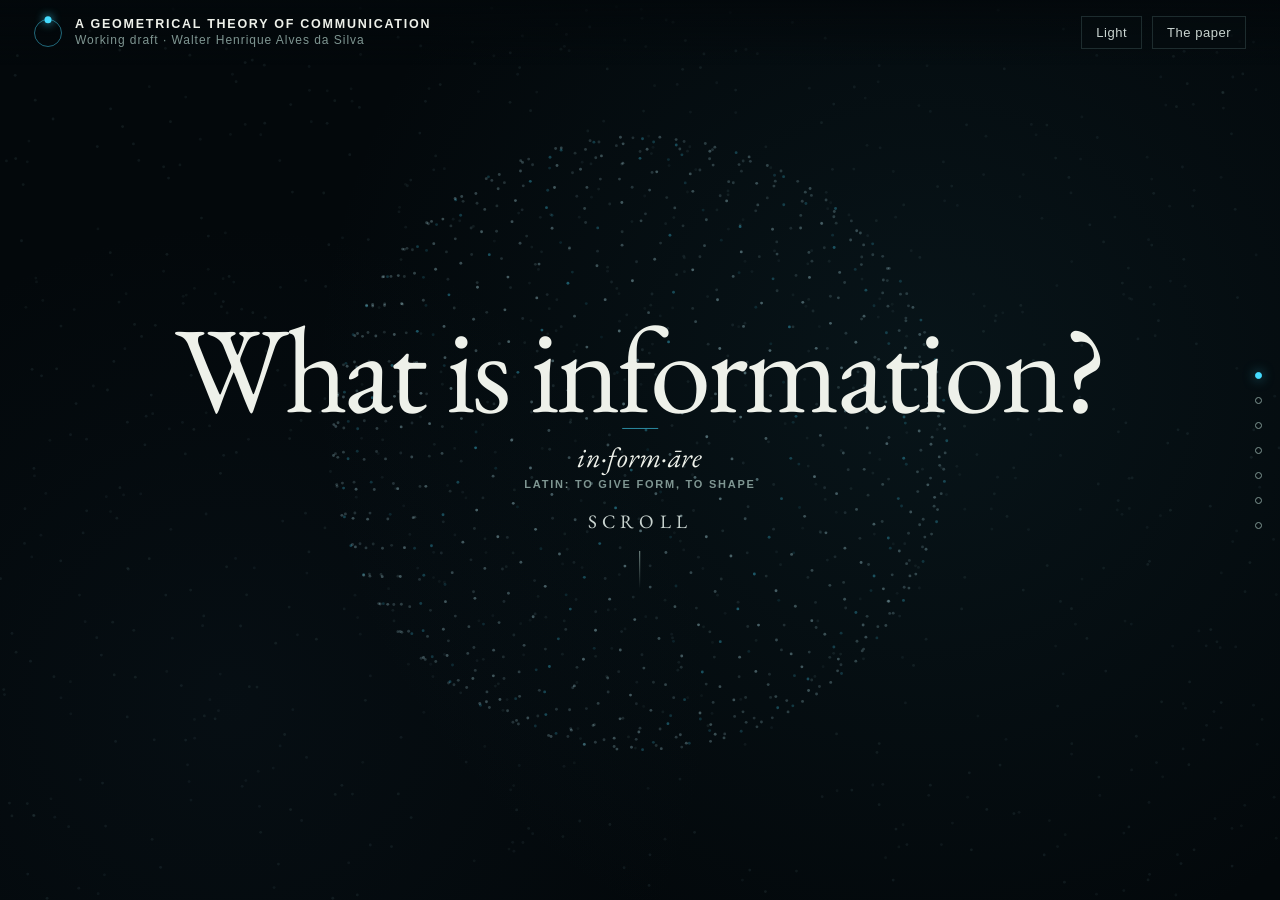
==== commit 5245962a: "Presentation: sections 2 to 6 revised, section 6 rewritten - Section 2: Levels A and B explained wit" ====
--- a/docs/index.html
+++ b/docs/index.html
@@ -113,10 +113,20 @@
     </div>
   </section>
 
+  <section class="step" id="levels-ab" data-part="communication" data-part-num="02" data-part-label="A communication problem" data-scene="parrot" data-fig="compact">
+    <div class="copy dense">
+      <span class="kicker">02 / A communication problem</span>
+      <h2>The symbols, and what they carry</h2>
+      <p>Level A is about getting the symbols across: every letter I send arrives as the same letter on your side. Level B is about getting across what the symbols carry, the thing I meant arriving as the thing you understand.</p>
+      <p>The two come apart easily. We can teach a parrot to repeat the whole of Nietzsche’s work, every word in the right order, and it won’t be having any existential crises: the symbols arrived perfectly and the meaning stayed behind.</p>
+      <p>Level C is the step after that, whether what you understood changes what you do the way I intended.</p>
+    </div>
+  </section>
+
   <section class="step" id="identity" data-part="communication" data-part-num="02" data-part-label="A communication problem" data-layout="center" data-scene="recognize">
     <div class="copy">
       <span class="kicker">02 / A communication problem</span>
-      <p>At Level B, <strong>information is meaning</strong>: the thing I meant, arriving as the thing you understand, unchanged from my side to yours. It is the identity <span class="m">A = A</span>, held between two people.</p>
+      <p>Shannon solved Level A, and this work deals with Level B, so from here on <strong>information is meaning</strong>: the thing I meant, arriving as the thing you understand, unchanged from my side to yours. It is the identity <span class="m">A = A</span>, held between two people.</p>
     </div>
   </section>
 
@@ -151,7 +161,7 @@
     <div class="copy dense">
       <span class="kicker">03 / Shannon’s bit</span>
       <h2>How did Shannon and Weaver solve Level A?</h2>
-      <p>By setting meaning aside, on purpose. Shannon wrote in 1948 that the semantic aspects of communication <em class="q">“are irrelevant to the engineering problem”</em>; the task was to recover, at one end, the message selected at the other.</p>
+      <p>Level A is where to start, since what Shannon set aside to solve it is exactly what Level B needs back. He set meaning aside, on purpose. Shannon wrote in 1948 that the semantic aspects of communication <em class="q">“are irrelevant to the engineering problem”</em>; the task was to recover, at one end, the message selected at the other.</p>
       <p>Information, in Weaver’s words, is <em class="q">“a measure of one’s freedom of choice when one selects a message.”</em> It belongs to the whole set of messages that could have been sent: it <em class="q">“relates not so much to what you do say, as to what you could say.”</em></p>
     </div>
   </section>
@@ -169,6 +179,56 @@
       <span class="kicker">03 / Shannon’s bit</span>
       <p>Both sides agree beforehand that 0 selects the Bible and 1 selects “Yes”, or a closed relay one and an open relay the other. A single signal then tells the receiver which was chosen.</p>
       <p>That choice between two is <strong>one bit</strong>, John Tukey’s contraction of <em class="q">binary digit</em>.</p>
+    </div>
+  </section>
+
+  <section class="step" id="many-bits" data-part="bit" data-part-num="03" data-part-label="Shannon’s bit" data-scene="bitcount" data-fig="compact">
+    <div class="copy dense">
+      <span class="kicker">03 / Shannon’s bit</span>
+      <h2>How bits become complete</h2>
+      <p>With just two symbols and the idea of position, binary can write every whole number, since each place is worth twice the place to its right:</p>
+      <p class="m c-math binary-eq">1101 = 1·8 + 1·4 + 0·2 + 1·1 = 13</p>
+      <p>The power is in the positions, and every bit added doubles what a string can reach.</p>
+      <p>Once there are numbers, they can stand for anything both sides agree on. Give each letter a number, and a word becomes a string of bits:</p>
+      <p class="m c-math binary-eq">A ↦ 65 ↦ 01000001</p>
+      <p>A photograph works the same way, with numbers for the colour of each dot, and so does sound, so two symbols and position are enough to write any message. The same step, numbers standing for symbols, is the one Gödel used in 1931 to let a system of symbols talk about itself.</p>
+    </div>
+  </section>
+
+  <section class="step" id="entropy" data-part="bit" data-part-num="03" data-part-label="Shannon’s bit" data-scene="questions" data-fig="compact">
+    <div class="copy dense">
+      <span class="kicker">03 / Shannon’s bit</span>
+      <h2>Shannon’s entropy</h2>
+      <div class="def">
+        <p class="def-main">Entropy measures how hard a source is to predict.</p>
+        <p class="def-note">In bits, it is the number of yes-or-no questions it takes, on average, to find what was sent.</p>
+      </div>
+      <p>A coin that always lands heads tells you nothing when it lands, since you knew the answer before it fell, and a fair coin tells you one full bit, since you could not have guessed it.</p>
+      <p>With eight equally likely messages, three questions always find the one that was sent, and when some are more likely than others, asking about those first takes fewer questions on average. The count never depends on what the messages say, only on how many there could be and how likely each one is.</p>
+    </div>
+  </section>
+
+  <section class="step" id="entropy-fields" data-part="bit" data-part-num="03" data-part-label="Shannon’s bit" data-scene="entropy" data-fig="compact">
+    <div class="copy dense">
+      <span class="kicker">03 / Shannon’s bit</span>
+      <h2>Entropy across the sciences</h2>
+      <p>Shannon took the name from physics, where Boltzmann had already written the same count for gas molecules, and since then entropy has become a measure every science uses on its own subject.</p>
+      <ul class="hotlist tagged">
+        <li><b class="tagf c-cyan">Thermodynamics</b><span class="hotword" data-def="heat" tabindex="0" role="button">heat flows from hot to cold, and time runs one way</span></li>
+        <li><b class="tagf c-coral">Biology</b><span class="hotword" data-def="life" tabindex="0" role="button">living things keep their order by giving disorder away</span></li>
+        <li><b class="tagf c-brass">Cosmology</b><span class="hotword" data-def="holes" tabindex="0" role="button">a black hole holds as much of it as any region of space can</span></li>
+        <li><b class="tagf c-mint">Ecology</b><span class="hotword" data-def="diversity" tabindex="0" role="button">the diversity of a forest is measured with it</span></li>
+        <li><b class="tagf c-violet">Machine learning</b><span class="hotword" data-def="language" tabindex="0" role="button">language models learn by lowering it</span></li>
+      </ul>
+    </div>
+  </section>
+
+  <section class="step" id="bits-somewhere" data-part="bit" data-part-num="03" data-part-label="Shannon’s bit" data-scene="bitforms" data-fig="compact">
+    <div class="copy dense">
+      <span class="kicker">03 / Shannon’s bit</span>
+      <h2>Every bit is somewhere</h2>
+      <p>A bit is always held by something physical: a high or low voltage on a wire, a magnet pointing one way or the other on a disk, a pit or a flat spot on a disc, a hole punched or left in a card.</p>
+      <p>So every bit sits somewhere in space and takes time to travel, which means it has a shape, and looking at that shape shows what the bit keeps and what it leaves out.</p>
     </div>
   </section>
 
@@ -205,35 +265,7 @@
       <p>110 and 011 hold the same symbols in a different order, and read from 000, one bit per axis, they end on different corners of the cube.</p>
       <p><strong>Read as a whole</strong>, a string is a place in a structure: 10 and 01 are different corners of the square, and 1101 and 1110 different corners of the four-dimensional cube, so the order carries the meaning.</p>
       <p class="plain">Information is that structure.</p>
-      <p><strong>Read linearly</strong>, one symbol at a time, the same string is a line of yes-or-no choices, and counting those choices is what Shannon measured.</p>
-    </div>
-  </section>
-
-  <section class="step" id="entropy" data-part="bit" data-part-num="03" data-part-label="Shannon’s bit" data-scene="questions" data-fig="compact">
-    <div class="copy dense">
-      <span class="kicker">03 / Shannon’s bit</span>
-      <h2>Shannon’s entropy</h2>
-      <div class="def">
-        <p class="def-main">Entropy measures how hard a source is to predict.</p>
-        <p class="def-note">In bits, it is the number of yes-or-no questions it takes, on average, to find what was sent.</p>
-      </div>
-      <p>A coin that always lands heads tells you nothing when it lands, since you knew the answer before it fell, and a fair coin tells you one full bit, since you could not have guessed it.</p>
-      <p>With eight equally likely messages, three questions always find the one that was sent, and when some are more likely than others, asking about those first takes fewer questions on average. The count never depends on what the messages say, only on how many there could be and how likely each one is.</p>
-    </div>
-  </section>
-
-  <section class="step" id="entropy-fields" data-part="bit" data-part-num="03" data-part-label="Shannon’s bit" data-scene="entropy" data-fig="compact">
-    <div class="copy dense">
-      <span class="kicker">03 / Shannon’s bit</span>
-      <h2>Entropy across the sciences</h2>
-      <p>Shannon took the name from physics, where Boltzmann had already written the same count for gas molecules, and since then entropy has become a measure every science uses on its own subject.</p>
-      <ul class="hotlist tagged">
-        <li><b class="tagf c-cyan">Thermodynamics</b><span class="hotword" data-def="heat" tabindex="0" role="button">heat flows from hot to cold, and time runs one way</span></li>
-        <li><b class="tagf c-coral">Biology</b><span class="hotword" data-def="life" tabindex="0" role="button">living things keep their order by giving disorder away</span></li>
-        <li><b class="tagf c-brass">Cosmology</b><span class="hotword" data-def="holes" tabindex="0" role="button">a black hole holds as much of it as any region of space can</span></li>
-        <li><b class="tagf c-mint">Ecology</b><span class="hotword" data-def="diversity" tabindex="0" role="button">the diversity of a forest is measured with it</span></li>
-        <li><b class="tagf c-violet">Machine learning</b><span class="hotword" data-def="language" tabindex="0" role="button">language models learn by lowering it</span></li>
-      </ul>
+      <p><strong>Read linearly</strong>, one symbol at a time, the same string is a line of yes-or-no choices, the questions <span class="hotword recall" data-recall="entropy" tabindex="0" role="button">entropy counts</span>.</p>
     </div>
   </section>
 
@@ -251,21 +283,22 @@
     </div>
   </section>
 
-  <!-- ===================== 05 · The geometric bit ===================== -->
-  <section class="step" id="information" data-part="gbit" data-part-num="04" data-part-label="The geometric bit" data-scene="summary">
-    <div class="copy dense">
-      <span class="kicker">04 / The geometric bit</span>
+  <section class="step" id="information" data-part="bit" data-part-num="03" data-part-label="Shannon’s bit" data-scene="summary">
+    <div class="copy dense">
+      <span class="kicker">03 / Shannon’s bit</span>
       <h2>So, what is information?</h2>
+      <p>Shannon’s bit measures change, since <span class="hotword recall" data-recall="entropy" tabindex="0" role="button">entropy counts the differences</span> between what could have been sent, while the reference those differences are counted from is agreed beforehand. Level B asks for the other half, what stays the same through the change, the way <span class="hotword recall" data-recall="identity" tabindex="0" role="button">the lighter stays the lighter</span> whether I call it a lighter or an igniter.</p>
       <p>What is a thing? What is a number? What is an identity? What is the meaning of something? And what do you know about it? These questions are signs that point to the same object:</p>
       <div class="def">
         <p class="def-main">Information is invariance over change.</p>
         <p class="def-eq">A = A</p>
         <p class="def-note">Change over invariance is the same relation read from its other end: what changes is measured against what stays, and what stays is recognized through what changes.</p>
       </div>
-      <p>Shannon’s bit keeps the change and assumes the invariance, agreed beforehand when the labels are assigned, and the rest of this work gives that invariance a form we can check.</p>
-    </div>
-  </section>
-
+      <p>Shannon’s bit keeps the change and assumes the invariance, and the rest of this work gives that invariance a form we can check.</p>
+    </div>
+  </section>
+
+  <!-- ===================== 05 · The geometric bit ===================== -->
   <section class="step" id="shape-intro" data-part="gbit" data-part-num="04" data-part-label="The geometric bit" data-layout="full" data-scene="gintro">
     <div class="copy">
       <p class="intro-q">What is the shape of information?</p>
@@ -549,6 +582,7 @@
       <p>Wrap a string around anything round, a cup, a wheel or a planet, lay it against the diameter, and it measures three diameters and a little more, 3.14159…, whatever the size, whatever unit you measure in and whoever does the measuring.</p>
       <p>An atom, a planet and a galaxy all curve the same way, and anyone in the universe who can hold a string finds the same π, so π belongs to space itself and not to our notation, the same symmetry at every size.</p>
     </div>
+      <div class="euler-badge" aria-hidden="true"><i>e</i><sup><i>i</i><b class="on">π</b></sup> + 1 = 0</div>
   </section>
 
   <section class="step" id="e-measured" data-part="exist" data-part-num="05" data-part-label="Identity, measured" data-scene="egrow" data-fig="compact">
@@ -558,6 +592,7 @@
       <p>Anything that changes in proportion to what it already has follows <i>e</i>: a radioactive sample loses the same fraction every second, a hot cup cools toward the room, a charged capacitor drains and a colony of bacteria grows, and every lab that times one of these finds the same <i>e</i>, 2.71828…, in any unit and whoever does the timing.</p>
       <p>Rotation is the same accumulation with the change pointing sideways, since in <span class="m c-math">e<sup>iθ</sup></span> each step is at a right angle to where the point already is, so it neither grows nor fades and goes around instead, and the same <i>e</i> that times the decay times the rotation.</p>
     </div>
+      <div class="euler-badge" aria-hidden="true"><b class="on"><i>e</i></b><sup><i>i</i>π</sup> + 1 = 0</div>
   </section>
 
   <section class="step" id="perp-space" data-part="exist" data-part-num="05" data-part-label="Identity, measured" data-scene="gplumb" data-fig="compact">
@@ -567,6 +602,7 @@
       <p>Hang a weight on a string and let water settle, and the string meets the surface at a right angle anywhere on Earth, so gravity gives the right angle at every point before anyone writes it down, and builders check it with a cord knotted into lengths of 3, 4 and 5.</p>
       <p>It could not be any other angle, since rotating by a right angle is the one step that, taken twice, reaches the opposite, <span class="m c-math">i² = −1</span>, and the signs of arithmetic, the waves of physics and every rotation composed before rely on that single value.</p>
     </div>
+      <div class="euler-badge" aria-hidden="true"><i>e</i><sup><b class="on"><i>i</i></b>π</sup> + 1 = 0</div>
   </section>
 
   <section class="step" id="consistent" data-part="exist" data-part-num="05" data-part-label="Identity, measured" data-scene="gconsist" data-fig="compact">
@@ -581,79 +617,77 @@
     </div>
   </section>
 
-  <section class="step" id="gbit" data-part="exist" data-part-num="05" data-part-label="Identity, measured" data-scene="gbitdef" data-fig="compact">
-    <div class="copy dense">
-      <span class="kicker">05 / Identity, measured</span>
-      <h2>Identity is a physical law</h2>
-      <p>Once Euler’s identity is a law, <i>A</i> = <i>A</i> stops being an assumption that logic starts from and becomes something we do and check: carry any radius <i>A</i> through a full rotation and it comes back, measured the way <span class="hotword recall" data-recall="law" tabindex="0" role="button">the law itself</span> is.</p>
-      <div class="def">
-        <p class="def-main">The geometric bit: the symbol that preserves invariance over change, a distinction carried together with its reference and the rotation that checks it.</p>
-        <p class="def-eq">e<sup>2πi</sup> A = A</p>
-      </div>
-      <p>Nothing smaller can do this: on a line a reference can only jump from 1 to −1 with nothing in between, and the plane is the first space where a reference of fixed length can rotate through every direction and come back, and following it traces the circle.</p>
-    </div>
-  </section>
-
-  <section class="step" id="meaning" data-part="exist" data-part-num="05" data-part-label="Identity, measured" data-scene="frames" data-fig="compact">
-    <div class="copy dense">
-      <span class="kicker">05 / Identity, measured</span>
-      <h2>Meaning has a physical form</h2>
-      <p>A meaning is a set of relations: love is close to care, far from indifference and tied to loss, to particular people and to what they do, and what the word means is where it sits among all of them.</p>
-      <p>Relations are angles and rotations, so two people holding the same meaning in different frames, your life and mine, recover it through the rotation between their frames, <span class="hotword recall" data-recall="two-references" tabindex="0" role="button">the way we recovered the lighter seen from two places</span>, and whatever is left over after the best rotation is how much of the meaning was lost.</p>
+  <section class="step" id="gbit" data-part="exist" data-part-num="05" data-part-label="Identity, measured" data-scene="greturn" data-fig="compact">
+    <div class="copy dense">
+      <span class="kicker">05 / Identity, measured</span>
+      <h2>What does it mean for identity to be a physical law?</h2>
+      <p>Until now, calling an apple an apple is something we agree on beforehand, <span class="hotword recall" data-recall="send" tabindex="0" role="button">the way Shannon’s bit agrees</span> on what 0 and 1 stand for. Tying identity to physics gives meaning a shape.</p>
+      <p>Plato thought every idea had a form, a perfect shape that every apple and every word for apple points back to, and he placed those forms outside the world. Here the shape is in the world, made of the same rotations as everything else, so it can be measured.</p>
+      <p>Then “is this still the same thing?” has a measured answer, like “how long is this?”: you line up what arrived against a reference, and the answer is how far it misses.</p>
+    </div>
+  </section>
+
+  <section class="step" id="shared-world" data-part="exist" data-part-num="05" data-part-label="Identity, measured" data-scene="dnahelix" data-fig="compact">
+    <div class="copy dense">
+      <span class="kicker">05 / Identity, measured</span>
+      <h2>Language is hard</h2>
+      <p>Words shift between cultures, the same word carries different feelings for different people, and no two people learned love the same way.</p>
+      <p>Every perspective is valid, so how can we account for all of them? We only need what all of them share, the part every observer agrees on, which in physics is the light cone: what can reach whom, and in what order. That shared reality is spacetime, the same space, the same light, the same apple falling from the same tree, and every meaning is built out of it, so lining up the world lines up the meanings built on it.</p>
+      <p>Life works the same way. A bacterium, a tree and you are all written with the same four bases of DNA, and nobody agrees on each creature separately, only on four letters and how they combine. We all share one reality because everything that exists is tied to everything else.</p>
     </div>
   </section>
 
   <section class="step" id="runs-on-it" data-part="exist" data-part-num="05" data-part-label="Identity, measured" data-scene="gembed" data-fig="compact">
     <div class="copy dense">
       <span class="kicker">05 / Identity, measured</span>
-      <h2>This conversation runs on it</h2>
-      <p>Language models already hold meaning this way. Every word becomes a direction in a space of many dimensions, how alike two meanings are is the angle between them, and <span class="hotword" data-def="rope" tabindex="0" role="button">the order of the words is written as a rotation</span>.</p>
-      <p>Two languages learned separately <span class="hotword" data-def="crossling" tabindex="0" role="button">line up by a single rotation</span>, well enough to translate between them, so love is held as a position among its relations, and that is how your words reach me.</p>
+      <h2>Does it still look weird?</h2>
+      <p>Language models are already approximating the shape of meaning. Every word becomes a point, words that mean similar things end up close together, <span class="hotword" data-def="rope" tabindex="0" role="button">the order of the words is written as a rotation</span>, and two languages learned separately <span class="hotword" data-def="crossling" tabindex="0" role="button">line up by a single rotation</span>.</p>
+      <p>Models trained on different data, and even on pictures instead of text, <span class="hotword" data-def="platonic" tabindex="0" role="button">end up agreeing on which things relate to which</span> as they get better, and the latest studies find that what they share is exactly that pattern of relations. So the shapes come from the world they all learn from, which is how your words reach me.</p>
     </div>
   </section>
 
   <section class="step" id="strain" data-part="exist" data-part-num="05" data-part-label="Identity, measured" data-scene="gstrain" data-fig="compact">
     <div class="copy dense">
       <span class="kicker">05 / Identity, measured</span>
-      <h2>Where it strains</h2>
-      <p>The models learn this geometry from statistics, with no reference to check a position against, so each gain costs more data and more power, and their confident mistakes are statements that come back to nothing they can be checked against.</p>
-      <p><span class="hotword" data-def="brainwatts" tabindex="0" role="button">The brain does the same work on about 20 watts</span>, and it computes with rotation and return: rhythms, cells that fire at shifting phases of a cycle, grid cells whose activity lies on a torus and head direction held on a ring. The gap between the two points at the reference and the check.</p>
-    </div>
-  </section>
-
-  <section class="step" id="closure-fields" data-part="exist" data-part-num="05" data-part-label="Identity, measured" data-scene="closurefields" data-fig="compact">
-    <div class="copy dense">
-      <span class="kicker">05 / Identity, measured</span>
-      <h2>Every science is inside Level B</h2>
-      <p>Every science passes descriptions from one observer to another, so every science is inside Level B, and so is every computer that handles meaning. Each science already checks identity under its own name:</p>
+      <h2>The rest is residue</h2>
+      <p>What the models do not share looks more and more like statistical residue, the overhead of guessing every relation separately from enormous amounts of text. It is like studying a sandpile by tracking where every grain might be instead of watching how the whole pile moves, the same mistake as treating dependent things as independent.</p>
+      <p>That is where the cost goes: each gain needs more data and more power, while <span class="hotword" data-def="brainwatts" tabindex="0" role="button">the brain does the same work on about 20 watts</span> by computing with rotation and return, in rhythms, in cells that fire at shifting phases of a cycle, in grid cells whose activity lies on a torus and head direction held on a ring. What the models lack is the reference, something fixed to line a meaning up against and check that it came back, and that is what the geometric bit adds.</p>
+    </div>
+  </section>
+
+  <section class="step" id="paradigm" data-part="exist" data-part-num="05" data-part-label="Identity, measured" data-scene="closurefields" data-fig="compact">
+    <div class="copy dense">
+      <span class="kicker">05 / Identity, measured</span>
+      <h2>One paradigm for science</h2>
+      <p>Every science passes descriptions from one observer to another, so every science depends on Level B: when a physicist, a biologist or a programmer says “this is the same thing”, they need a way to check it.</p>
+      <p>A check needs a reference outside what it checks. Euler’s identity, as a physical law, is one: it belongs to no field and no notation, and anyone can measure it with a string, a clock and a plumb line.</p>
+      <p>Taken as the reference every science checks identity against, it puts all of them under one paradigm. <span class="hotword" data-def="kuhn" tabindex="0" role="button">Kuhn called this a paradigm shift</span>: a change in the ground a whole science stands on.</p>
+    </div>
+  </section>
+
+  <section class="step" id="almost" data-part="exist" data-part-num="05" data-part-label="Identity, measured" data-scene="galmost" data-fig="compact">
+    <div class="copy dense">
+      <span class="kicker">05 / Identity, measured</span>
+      <h2>Science almost does it already</h2>
+      <p>Every science already checks identity, and many already write that check with Euler’s identity and the complex plane:</p>
       <ul class="hotlist tagged">
-        <li><b class="tagf c-math">Mathematics</b><span class="hotword" data-def="eqproof" tabindex="0" role="button">a proof ends when both sides are shown to be the same thing</span></li>
-        <li><b class="tagf c-cyan">Physics</b><span class="hotword" data-def="noether" tabindex="0" role="button">conservation laws name what stays the same through a change</span></li>
-        <li><b class="tagf c-coral">Biology</b><span class="hotword" data-def="homeo" tabindex="0" role="button">a body keeps itself, and tells itself apart from what is foreign</span></li>
-        <li><b class="tagf c-violet">Perception</b><span class="hotword" data-def="constancy" tabindex="0" role="button">we recognize the same object under changing light and angle</span></li>
-        <li><b class="tagf c-brass">Computing</b><span class="hotword" data-def="checksum" tabindex="0" role="button">a file is checked by comparing it with itself</span></li>
-      </ul>
-      <p>With identity measured against a law, those checks share one reference, so a scientist can check that a description kept the identity of what it describes, and a machine can check a meaning instead of matching a string.</p>
-    </div>
-  </section>
-
-  <section class="step" id="goedel" data-part="exist" data-part-num="05" data-part-label="Identity, measured" data-scene="coding">
-    <div class="copy dense">
-      <span class="kicker">05 / Identity, measured</span>
-      <h2>What did Gödel prove?</h2>
-      <p>Hilbert hoped mathematics could certify itself, which is Level B asked of mathematics, whether symbols can vouch for their own meaning, and Gödel asked whether a formal system could establish its own truth. Inside the system, his sentence is an ordinary statement about numbers, that no number has a certain arithmetic property, and it says I am unprovable only through the coding Gödel invented, the map from sentences to numbers. That map is not in the system. Gödel holds it, so the self-reference is a relation of three parts, the sign, its object and Gödel reading one as the other, presented as a sign referring to itself.</p>
-      <p>The proof needs Gödel at every step, to build the coding, to read the sentence as being about itself and to see that it is true, and then its conclusion is stated about the system with Gödel removed. Incompleteness belongs to that stripped object, a formal system treated as closed, and putting the checker back puts the check back, since it is how Gödel knew his sentence was true.</p>
-      <p class="plain">Notation hides the reference, and Gödel’s notation hid Gödel.</p>
-    </div>
-  </section>
-
-  <section class="step" id="closed" data-part="exist" data-part-num="05" data-part-label="Identity, measured" data-scene="selfref">
-    <div class="copy dense">
-      <span class="kicker">05 / Identity, measured</span>
-      <h2>There are no closed systems</h2>
-      <p class="plain">A closed system cannot verify its own truth, but there are no closed systems.</p>
-      <p>Turing climbed the open tower in 1939, adding the consistency of each system to the next, and Feferman proved in 1962 that such a climb, built on reflection, reaches every true sentence of arithmetic. The path up cannot be chosen mechanically, and Turing named what the climb needs, ingenuity and intuition, the second being the step taken from outside, the checker. Tarski had already placed the truth of each language in the next one up, so every whole becomes part of something larger that can check it.</p>
-      <p><span class="hotword" data-def="paradoxes" tabindex="0" role="button">The paradoxes</span> appear exactly where something is treated as closed: the liar, a sign pointing only at itself, which Kripke called ungrounded in 1975, Russell’s set of all sets, Burali-Forti’s greatest ordinal. So the framework predicts where paradox will appear, wherever a totality or a self-referring sign is taken as a finished thing, and that is the only place it appears.</p>
+        <li><b class="tagf c-math">Mathematics</b><span>proofs end in sameness, and complex and Fourier analysis are rotations</span></li>
+        <li><b class="tagf c-cyan">Physics</b><span>conservation names what stays the same, and <span class="hotword recall" data-recall="theories" tabindex="0" role="button">all three theories of motion</span> are rotations</span></li>
+        <li><b class="tagf c-brass">Engineering</b><span>alternating current, radio and feedback run on rotations</span></li>
+        <li><b class="tagf c-violet">Computing</b><span>files are checked against copies, and signals are rotations</span></li>
+        <li><b class="tagf c-coral">Biology</b><span>a body tells self from foreign, and brain rhythms keep phase</span></li>
+      </ul>
+      <p>Each field uses it as a method and checks against a reference of its own, a proof against its axioms, a lab against its instruments, a file against a copy of itself, and stating it as the one law they all share is the step left.</p>
+    </div>
+  </section>
+
+  <section class="step" id="truth" data-part="exist" data-part-num="05" data-part-label="Identity, measured" data-scene="coding" data-fig="compact">
+    <div class="copy dense">
+      <span class="kicker">05 / Identity, measured</span>
+      <h2>What about incompleteness?</h2>
+      <p>In the 1920s Hilbert hoped mathematics could prove, from its own rules, that it would never contradict itself. In 1931 Gödel showed that it cannot: any system of rules strong enough for arithmetic has true statements it cannot prove, and it cannot prove its own consistency.</p>
+      <p>His proof turns sentences into numbers, <span class="hotword recall" data-recall="many-bits" tabindex="0" role="button">the same step as writing letters as numbers</span>, so the system can talk about itself. But the one who reads that number as a sentence, and sees that it is true, is Gödel, standing outside the system. <span class="hotword" data-def="incompleteness" tabindex="0" role="button">No system can check itself</span>: the check comes from outside.</p>
+      <p>For science, the outside is reality. Experiments check theories and measurement checks science, and Euler’s law is a measurement anyone can make, so the checker is the shared world itself. That is also how you can check me: measurement tests where this argument begins, and every step from there is written so that you can follow it.</p>
     </div>
   </section>
 
@@ -661,31 +695,39 @@
     <div class="copy dense">
       <span class="kicker">05 / Identity, measured</span>
       <h2>To exist is to interact</h2>
-      <p>If identity is a comparison, then what exists is what can enter one. The lighter on the desk reflects light, resists a hand, exchanges heat and can produce a flame, and those interactions are how we encounter it. What would it mean to say that something existed physically if it could enter no interaction at all?</p>
+      <p>Why can everyone share one reference? Because we all share one reality, and what exists is what can enter a comparison. The lighter on the desk reflects light, resists a hand, exchanges heat and can produce a flame, and those interactions are how we encounter it. What would it mean to say that something existed physically if it could enter no interaction at all?</p>
       <div class="def">
         <p class="def-main">Something exists physically when it is available to interaction.</p>
         <p class="def-note">The lighter stays on the desk when we look away, and its relationships with the desk, the air and the light carry on.</p>
       </div>
-      <p>The observer belongs to the same picture, since the person, the instrument, the inscription and <span class="hotword recall" data-recall="thoughts" tabindex="0" role="button">the act of thinking all happen in spacetime</span>. Imagination works the same way: a blender full of carrots gives carrots, so we can imagine a blue lighter out of blue things and lighters we have met, and never a colour no interaction ever gave us. A thing that interacted with nothing could not be told apart from nothing, so nothing is defined by itself alone.</p>
-    </div>
-  </section>
-
-  <section class="step" id="truth" data-part="exist" data-part-num="05" data-part-label="Identity, measured" data-scene="cascade" data-fig="compact">
-    <div class="copy dense">
-      <span class="kicker">05 / Identity, measured</span>
-      <h2>The outside reference</h2>
-      <p>Every check needs a reference outside what it checks, and science has lived with that as a limit on its foundations, since no system of axioms can vouch for itself. Euler’s law supplies the reference: a relation that belongs to no system and to no notation, that anyone can measure with a string, a clock and a plumb line, and that every system can share.</p>
-      <p>So how do you know I am telling the truth? The same way you check <i>A</i> = <i>A</i>: measurement tests where this argument begins, and every step from there is written so that you can follow it.</p>
-      <p class="plain">The foundations rest on a measurement instead of an assumption.</p>
-    </div>
-  </section>
-
-  <section class="step" id="conserve" data-part="exist" data-part-num="05" data-part-label="Identity, measured" data-scene="tconserve" data-fig="compact">
-    <div class="copy dense">
-      <span class="kicker">05 / Identity, measured</span>
-      <h2>Physics already runs on it</h2>
-      <p>Physics has a name for sameness through change, conservation. <span class="hotword" data-def="noether" tabindex="0" role="button">Noether showed that every symmetry comes with a conserved quantity</span>: laws that stay the same when the system is shifted in time conserve energy, laws that stay the same when it is moved conserve momentum, and laws that stay the same when it is rotated conserve angular momentum.</p>
-      <p>Quantum evolution is <span class="hotword" data-def="unitary" tabindex="0" role="button">a rotation that keeps its length</span>, and the charge of the electron is conserved because its phase can be rotated without changing anything we measure, so what physics already trusts at every scale is the identity the law makes explicit.</p>
+      <p>The observer belongs to the same picture, since the person, the instrument, the inscription and <span class="hotword recall" data-recall="thoughts" tabindex="0" role="button">the act of thinking all happen in spacetime</span>. Imagination works the same way: a blender full of carrots gives carrots, so we can imagine a blue lighter out of blue things and lighters we have met, and never a colour no interaction ever gave us.</p>
+    </div>
+  </section>
+
+  <section class="step" id="dependent" data-part="exist" data-part-num="05" data-part-label="Identity, measured" data-scene="markov" data-fig="compact">
+    <div class="copy dense">
+      <span class="kicker">05 / Identity, measured</span>
+      <h2>Nothing is independent</h2>
+      <p>Two things are independent when knowing one tells you nothing at all about the other. Now picture something independent of everything else: no light leaves it, no heat, no push, no trace in any record or any mind. There is no way, even in principle, to tell it apart from nothing.</p>
+      <p>So whatever exists for anyone is tied to them, however weakly, and physics already says so in one place, since gravity pulls on everything that has energy, which ties every physical thing to every other, and gravity too is <span class="hotword recall" data-recall="theories" tabindex="0" role="button">written with the rotations we have been following</span>, in a more complex form.</p>
+      <p>What looks independent is only tied weakly enough to ignore, and <span class="hotword recall" data-recall="alphabet" tabindex="0" role="button">perpendicular directions</span>, where moving along one changes nothing along the other, are how that looks up close. The steady averages that statistics relies on never needed independence either, <span class="hotword" data-def="markov" tabindex="0" role="button">as Markov showed with the letters of a poem</span>.</p>
+    </div>
+  </section>
+
+  <section class="step" id="s5-summary" data-part="exist" data-part-num="05" data-part-label="Identity, measured" data-scene="gshape" data-fig="compact">
+    <div class="copy dense">
+      <span class="kicker">05 / Identity, measured</span>
+      <h2>The argument so far</h2>
+      <ol class="steps">
+        <li>Identity is a physical law, measured with a string, a clock and a plumb line.</li>
+        <li>So meaning has a shape, made of relations in the one reality we all share.</li>
+        <li>Language models already approximate that shape, from statistics and at great cost.</li>
+        <li>The sciences can share it as one paradigm, and they almost do already.</li>
+        <li>Incompleteness does not stop it, since the checker is reality itself.</li>
+        <li>And reality is shared because to exist is to interact, and nothing is independent.</li>
+      </ol>
+      <p>That is a large claim with large consequences, and the next section follows them.</p>
+      <p class="aside">The paper works through the technical side of this section in full, from the measurements of the law to the formal limits of self-checking systems.</p>
     </div>
   </section>
 
@@ -699,125 +741,139 @@
   <section class="step" id="levelc" data-part="conclusion" data-part-num="06" data-part-label="Implications" data-scene="loop">
     <div class="copy dense">
       <span class="kicker">06 / Implications</span>
-      <h2>Level C: did it work?</h2>
-      <p>Weaver’s third level asks whether the meaning that arrived affects conduct in the way the sender intended, and that is the check of Level B. If I ask you for the lighter and you hand me the lighter, your action has brought the meaning back to me, and I can compare what came back with what I meant.</p>
-      <p>It is the same return as the full rotation: the signal crosses at Level A, the meaning is recovered at Level B, and the action closes the loop at Level C, where the sender recognizes A = A, so with the geometric bit all three levels become checks we can perform.</p>
-    </div>
-  </section>
-
-  <section class="step" id="breaks" data-part="conclusion" data-part-num="06" data-part-label="Implications" data-scene="cbreak" data-fig="compact">
-    <div class="copy dense">
-      <span class="kicker">06 / Implications</span>
-      <h2>Two ways a message breaks</h2>
-      <p>When a message made of many parts arrives changed, it can have gone wrong in only two ways: in symmetry, when a part exists on one side and not on the other, or in perpendicularity, when a part is there but in the wrong place.</p>
-      <p>Composed as rotations, the two show up in different parts of the result, the part that stays the same when a rotation is reversed and the parts that flip, so a missing piece and a moved piece are never confused, and a message that arrived whole closes exactly.</p>
+      <h2>What about Level C?</h2>
+      <p>Weaver’s third level asks whether the meaning that arrived changes what the receiver does, the way the sender intended. If I ask you for the lighter and you hand it to me, your action is a reply: it travels back to me, and I compare it with what I meant.</p>
+      <p>So Level C is Level B run in the other direction. The action is a meaning sent back and checked against the same reference, and once Level B can be checked, Level C can be checked the same way.</p>
     </div>
   </section>
 
   <section class="step" id="gbit-gives" data-part="conclusion" data-part-num="06" data-part-label="Implications" data-scene="gives2" data-fig="compact">
     <div class="copy dense">
       <span class="kicker">06 / Implications</span>
-      <h2>What the geometric bit gives us</h2>
-      <p><span class="hotword recall" data-recall="gives" tabindex="0" role="button">Shannon’s bit solved Level A</span> by agreeing on the labels beforehand, and the geometric bit carries that agreement with it, so the receiver checks the meaning instead of assuming it and the action that follows brings it back to the sender.</p>
+      <h2>Levels B and C, solved</h2>
+      <p><span class="hotword recall" data-recall="gives" tabindex="0" role="button">Shannon solved Level A</span> in 1948 by agreeing on the symbols beforehand. The geometric bit carries the reference with the message, so the receiver can check the meaning instead of assuming it, and the reply can be checked the same way.</p>
       <div class="levelbars">
         <div class="lb solved"><span>Level A · the technical problem</span><em>solved, 1948</em></div>
-        <div class="lb checked"><span>Level B · the semantic problem</span><em>checked by the rotation</em></div>
-        <div class="lb checked"><span>Level C · the effectiveness problem</span><em>checked by the return</em></div>
+        <div class="lb solved"><span>Level B · the semantic problem</span><em>solved</em></div>
+        <div class="lb solved"><span>Level C · the effectiveness problem</span><em>solved</em></div>
       </div>
-      <p>What is there to be carried, what do we measure when we check it, and how do we convey it?</p>
-    </div>
-  </section>
-
-  <section class="step" id="one-physics" data-part="conclusion" data-part-num="06" data-part-label="Implications" data-scene="tower" data-fig="compact">
-    <div class="copy dense">
-      <span class="kicker">06 / Implications</span>
-      <h2>Physics is one object</h2>
-      <p>Seen from the algebras, physics sits in one tower, the real numbers, the complex numbers, the quaternions and the octonions, each a doubling of the one below that keeps the circle inside it, stopping at the sedenions where the identity check fails. Seen from the fibrations, each sphere of the tower returns as the fibre of the next, the circle inside the three-sphere and the three-sphere inside the seven-sphere. Seen from inside the circle, every level is carried by the same rotation, <span class="m c-math">e<sup>iθ</sup></span>.</p>
-      <p>Working from physics down, <span class="hotword" data-def="furey" tabindex="0" role="button">Cohl Furey builds the symmetries of the Standard Model from the nested embeddings of this tower</span>, and working from the geometry up, <span class="hotword" data-def="shapeofreality" tabindex="0" role="button">The Shape of Reality derives the proton-to-electron mass ratio and the fine-structure constant from closed paths on the three-sphere</span>.</p>
-      <p class="plain">Three views of one object: the algebra, its fibrations, and the circle inside both.</p>
-    </div>
-  </section>
-
-  <section class="step" id="cup" data-part="conclusion" data-part-num="06" data-part-label="Implications" data-scene="cup">
-    <div class="copy dense">
-      <span class="kicker">06 / Implications</span>
-      <h2>Three dimensions, watched through time</h2>
-      <p>Look straight down at a round cup and its rim is a circle; tilt it and the rim becomes an ellipse, and nearly edge on the opening becomes a narrow line. The cup has not changed, a single picture cannot tell us from which direction it was taken, and moving around the cup gives further pictures whose agreement lets us recognize one object through its changing appearances.</p>
-      <p>This is the 3 + 1 encounter in ordinary terms, three directions of space read against one common reference as the object changes through time, and the circle on the page is one view of a relationship realized there.</p>
-    </div>
-  </section>
-
-  <section class="step" id="three" data-part="conclusion" data-part-num="06" data-part-label="Implications" data-scene="three">
+    </div>
+  </section>
+
+  <section class="step" id="one-object" data-part="conclusion" data-part-num="06" data-part-label="Implications" data-scene="gtwoviews" data-fig="compact">
+    <div class="copy dense">
+      <span class="kicker">06 / Implications</span>
+      <h2>Physics and mathematics are one object</h2>
+      <p>Information, mathematics and physics turned out to be described by the same thing: perpendicularity and symmetry, measured by <i>e</i> and π, and checked by Euler’s identity. Physics is that rotation happening in the world, as particles, forces and waves, and mathematics is the same rotation written down, as numbers, shapes and functions.</p>
+      <p>That makes them one object read two ways, and each reading has consequences of its own, first for mathematics and then for physics.</p>
+    </div>
+  </section>
+
+  <section class="step" id="where-how-many" data-part="conclusion" data-part-num="06" data-part-label="Implications" data-scene="tcover" data-fig="compact">
+    <div class="copy dense">
+      <span class="kicker">06 / Implications</span>
+      <h2>What a number is</h2>
+      <p>This work gave the whole numbers a definition. A whole number counts completed returns of a rotation: 1 is one full rotation, −1 is half of one, and a fraction <i>p</i>/<i>q</i> is a rotation that returns after <i>q</i> steps, while the continuum is the rotations that never quite return.</p>
+      <p>A whole number is then something measured, the count of a closure that actually happened. Where you are on the circle and how many times you went around are two readings of the same motion, and <span class="hotword" data-def="pontryagin" tabindex="0" role="button">mathematics already proves that each determines the other</span>, so every statement about numbers becomes a statement about rotations and their returns.</p>
+    </div>
+  </section>
+
+  <section class="step" id="no-abstract" data-part="conclusion" data-part-num="06" data-part-label="Implications" data-scene="gbitdef" data-fig="compact">
+    <div class="copy dense">
+      <span class="kicker">06 / Implications</span>
+      <h2>There is no abstract mathematics</h2>
+      <p>Mathematics is called abstract because its objects seem to live nowhere: a number, a group, an infinite series. Here each of them is a relation between rotations, so each can be given a physical form or points to one, a count of returns, a composition of rotations, a rotation that never closes.</p>
+      <p>The abstract part was the notation, the symbols set apart from what they measure. With the measurement put back, mathematics is the most precise description of the world we have.</p>
+    </div>
+  </section>
+
+  <section class="step" id="math-works" data-part="conclusion" data-part-num="06" data-part-label="Implications" data-scene="unroll" data-fig="compact">
+    <div class="copy dense">
+      <span class="kicker">06 / Implications</span>
+      <h2>Why mathematics works</h2>
+      <p><span class="hotword" data-def="wigner" tabindex="0" role="button">Wigner called the effectiveness of mathematics in physics unreasonable</span>, a gift we neither understand nor deserve. Mathematics has two parts: the symbols, which we choose, and the relationships the symbols record, which we measure.</p>
+      <p>The symbols change from one notation to another, while the relationships stay the same for anyone who measures them. Those relationships are what predict the laws of physics so accurately, since physics measures the same rotation that mathematics writes down.</p>
+    </div>
+  </section>
+
+  <section class="step" id="algebras" data-part="conclusion" data-part-num="06" data-part-label="Implications" data-scene="tower" data-fig="compact">
+    <div class="copy dense">
+      <span class="kicker">06 / Implications</span>
+      <h2>Only four number systems keep both</h2>
+      <p>A thing exists only while perpendicularity and symmetry survive every composition, since it has to stay told apart from everything else and recognizable as itself. Multiplying in a way that keeps lengths, so that both survive, is possible in exactly four number systems, as Hurwitz proved in 1898: the real numbers, the complex numbers, the quaternions and the octonions.</p>
+      <p>Each one doubles the one before. The complex numbers give up the order of the line, the quaternions give up commutativity, so the order of two rotations matters, and the octonions give up associativity, so their grouping matters. At the next doubling, the sedenions, two things can multiply to nothing, and identity can no longer be checked.</p>
+    </div>
+  </section>
+
+  <section class="step" id="fractal" data-part="conclusion" data-part-num="06" data-part-label="Implications" data-scene="gpizza" data-fig="compact">
+    <div class="copy dense">
+      <span class="kicker">06 / Implications</span>
+      <h2>The tower repeats itself</h2>
+      <p>Cut a pizza into four and the two cuts are perpendicular, one system of right angles. Cut it into eight and there are four cuts in two perpendicular pairs, each pair at a right angle within itself and only related to the other. Dividing the circle further while keeping the right angles is what costs commutativity, then associativity, then the lengths themselves.</p>
+      <p>Each level also holds the whole of the level below it: the circle sits inside the three-sphere, and the three-sphere inside the seven-sphere. The same structure repeats at every step of the tower.</p>
+    </div>
+  </section>
+
+  <section class="step" id="cup" data-part="conclusion" data-part-num="06" data-part-label="Implications" data-scene="cup" data-fig="compact">
+    <div class="copy dense">
+      <span class="kicker">06 / Implications</span>
+      <h2>A single thing never exists alone</h2>
+      <p>A circle is the smallest thing there is, one rotation and its return, and a single circle never exists alone: everything we meet is a composition of them. Look straight down at a cup and its rim is a circle, tilt it and the rim becomes an ellipse, and recognizing one cup through those changing views takes three directions of space and the time to move between them.</p>
+      <p>The composition available to us is quaternionic, three directions of space and one of time, and physics is already finding hints of the octonionic level above it.</p>
+    </div>
+  </section>
+
+  <section class="step" id="three" data-part="conclusion" data-part-num="06" data-part-label="Implications" data-scene="three" data-fig="compact">
     <div class="copy dense">
       <span class="kicker">06 / Implications</span>
       <h2>Why 3 + 1?</h2>
-      <p>In two dimensions a smooth motion that stays bounded and never settles at a resting point must approach a repeating cycle, which is the Poincaré–Bendixson theorem. Three dimensions allow bounded motion that never repeats, as in the Lorenz system, whose strange attractor Warwick Tucker proved in 2002.</p>
-      <p>So the plane can show the unit, a rotation that returns, and three dimensions followed through time can test it, because a comparison that lasts has to stay usable while the process it compares never comes back.</p>
-    </div>
-  </section>
-
-  <section class="step" id="one-math" data-part="conclusion" data-part-num="06" data-part-label="Implications" data-scene="gbitdef" data-fig="compact">
-    <div class="copy dense">
-      <span class="kicker">06 / Implications</span>
-      <h2>Mathematics is one object</h2>
-      <p>Every branch of mathematics composes the geometric bit, or reads it with something set aside:</p>
-      <ul class="hotlist tagged">
-        <li><b class="tagf c-math">Numbers</b><span>whole numbers count completed returns, −1 is half a rotation, 0 is the unit meeting its opposite, and <i>p</i>/<i>q</i> returns after <i>q</i> steps</span></li>
-        <li><b class="tagf c-math">Arithmetic</b><span>adding angles and multiplying rotations are one composition, read from inside and from outside</span></li>
-        <li><b class="tagf c-cyan">Geometry</b><span>perpendicularity and symmetry, lengths measured against the reversed rotation</span></li>
-        <li><b class="tagf c-violet">Algebra</b><span>a group is a set of rotations closed under composition, with a reverse for each</span></li>
-        <li><b class="tagf c-mint">Analysis</b><span><i>e</i> is accumulation, and every signal a sum of rotations</span></li>
-        <li><b class="tagf c-brass">Logic</b><span><i>A</i> = <i>A</i>, with true and false the circle read at one diameter</span></li>
-        <li><b class="tagf c-coral">Chance</b><span>a reading with its phases set aside</span></li>
-      </ul>
-      <p class="plain">The continuum is the rotations that never quite return, and the integers are the ones that do.</p>
-    </div>
-  </section>
-
-  <section class="step" id="where-how-many" data-part="conclusion" data-part-num="06" data-part-label="Implications" data-scene="tcover" data-fig="compact">
-    <div class="copy dense">
-      <span class="kicker">06 / Implications</span>
-      <h2>Where you are, and how many times around</h2>
-      <p>Wrap a line around a circle and one motion gives three readings: the point on the circle says where you are, the whole rotations say how many times around, and the line keeps the history, while a notation that keeps only the endpoint hides the count.</p>
-      <p>The first two readings are dual to each other: <span class="hotword" data-def="pontryagin" tabindex="0" role="button">Pontryagin showed that the dual of the circle is the integers, and the dual of the integers is the circle</span>, which is what every Fourier series uses, and <span class="hotword" data-def="argprinciple" tabindex="0" role="button">complex analysis counts the zeros inside a region by measuring one continuous return around its edge</span>.</p>
-      <p class="plain">Counting discrete things and measuring a continuous return are one act.</p>
-    </div>
-  </section>
-
-  <section class="step" id="math-works" data-part="conclusion" data-part-num="06" data-part-label="Implications" data-scene="anysize" data-fig="compact">
-    <div class="copy dense">
-      <span class="kicker">06 / Implications</span>
-      <h2>Why mathematics works</h2>
-      <p><span class="hotword" data-def="wigner" tabindex="0" role="button">Wigner called the effectiveness of mathematics in physics unreasonable</span>, a gift we neither understand nor deserve. It is reasonable once mathematics is read as language made precise: its symbols are records of measured comparisons, what was compared, from which reference, and what the comparison kept.</p>
-      <p>Mathematics describes reality because it was a measuring instrument all along, exact wherever the comparison it records is exact, and anyone, anywhere in the universe, who compares the way around a circle with the way across it recovers the same relation, so the invariant is what a message to a stranger can rely on and the notation is what we agree on afterwards.</p>
+      <p>In two dimensions, every motion that stays bounded and keeps going settles into a repeating cycle, which is the Poincaré–Bendixson theorem: the plane can hold a rotation that returns, and nothing new. Three dimensions allow motion that never repeats, the room that change and novelty need, and the fourth direction carries the phase that accumulates as time.</p>
+      <p>So three directions of space and one of time is the smallest setup where perpendicularity and symmetry are both kept and new things can still happen, which is the quaternion level of the tower.</p>
+    </div>
+  </section>
+
+  <section class="step" id="matter-tower" data-part="conclusion" data-part-num="06" data-part-label="Implications" data-scene="mobius" data-fig="compact">
+    <div class="copy dense">
+      <span class="kicker">06 / Implications</span>
+      <h2>Matter in the tower</h2>
+      <p>Working from physics down, <span class="hotword" data-def="furey" tabindex="0" role="button">Cohl Furey builds the symmetries of the Standard Model</span>, its particles and its forces, out of the nested number systems ℝ ⊂ ℂ ⊂ ℍ ⊂ 𝕆, and working from the geometry up, <span class="hotword" data-def="shapeofreality" tabindex="0" role="button">The Shape of Reality derives the proton-to-electron mass ratio and the fine-structure constant</span> from closed paths on the three-sphere.</p>
+      <p>The open problems are the ones <span class="hotword" data-def="towerphys" tabindex="0" role="button">physics has been working on in this tower</span> for decades: why there are three generations of particles, how gravity fits the same structure, and what the octonionic level adds above the one we observe.</p>
+    </div>
+  </section>
+
+  <section class="step" id="compute-physics" data-part="conclusion" data-part-num="06" data-part-label="Implications" data-scene="gfield" data-fig="compact">
+    <div class="copy dense">
+      <span class="kicker">06 / Implications</span>
+      <h2>A computational model of physics</h2>
+      <p>If information, mathematics and physics are one object, physics can be computed the way the geometric bit is: as rotations composed on the three-sphere, each step checked against its return. Particles become closed paths that stay closed, and forces become how one path turns another.</p>
+      <p><span class="hotword" data-def="wolfram" tabindex="0" role="button">Stephen Wolfram’s physics project</span> reached the same idea from computation, building physics out of rules applied to relations, and the geometric bit gives such a model its primitive, the rotation that closes.</p>
+    </div>
+  </section>
+
+  <section class="step" id="all-information" data-part="conclusion" data-part-num="06" data-part-label="Implications" data-scene="ginfo" data-fig="compact">
+    <div class="copy dense">
+      <span class="kicker">06 / Implications</span>
+      <h2>Everything we touch is information</h2>
+      <p>We only meet reality through interactions, and every interaction carries information: light, heat, a push, a reading on an instrument. So the reality available to us is information, in the sense this work defined it, what stays the same through a change.</p>
+      <p>That is why physics, DNA and language turned out to share one structure: a particle is what stays itself through its interactions, a genome is what stays itself through copying, and a word is what stays itself through being said.</p>
     </div>
   </section>
 
   <section class="step" id="names" data-part="conclusion" data-part-num="06" data-part-label="Implications" data-layout="full" data-scene="dust">
     <div class="copy">
       <span class="kicker">06 / Implications</span>
-      <h2>The object with many names</h2>
-      <p class="names-sub">Each of these found part of it under a name of its own, and the geometric bit names the whole.</p>
-      <div class="names"><div class="nm"><b>Euler</b><span class="yr">1748</span><span>the identity</span></div><div class="nm"><b>Hamilton</b><span class="yr">1843</span><span>rotations in space</span></div><div class="nm"><b>Hurwitz</b><span class="yr">1898</span><span>the four division algebras</span></div><div class="nm"><b>Hopf</b><span class="yr">1931</span><span>the fibration</span></div><div class="nm"><b>Noether</b><span class="yr">1918</span><span>conservation as symmetry</span></div><div class="nm"><b>Nyquist and Hartley</b><span class="yr">1924–28</span><span>information as a logarithm</span></div><div class="nm"><b>Shannon</b><span class="yr">1948</span><span>the bit, a reading</span></div><div class="nm"><b>Peirce</b><span class="yr">1903</span><span>sign, object and interpretant</span></div><div class="nm"><b>Frege</b><span class="yr">1892</span><span>sense and reference</span></div><div class="nm"><b>Gödel</b><span class="yr">1931</span><span>the checker outside the system</span></div><div class="nm"><b>Tarski</b><span class="yr">1933</span><span>truth from the level above</span></div><div class="nm"><b>Wigner</b><span class="yr">1960</span><span>the effectiveness of mathematics</span></div><div class="nm"><b>Clausius</b><span class="yr">1865</span><span>state functions, entropy</span></div><div class="nm"><b>Schrödinger</b><span class="yr">1926, 1944</span><span>unitary evolution, negative entropy</span></div><div class="nm"><b>Dirac</b><span class="yr">1931</span><span>charge in whole units</span></div><div class="nm"><b>Gabor</b><span class="yr">1948</span><span>the reference beam</span></div><div class="nm"><b>Hauptman and Karle</b><span class="yr">1953</span><span>the phase problem</span></div><div class="nm"><b>Aharonov and Bohm</b><span class="yr">1959</span><span>phase as history</span></div><div class="nm"><b>Nyquist</b><span class="yr">1932</span><span>stability as winding</span></div><div class="nm"><b>Shor</b><span class="yr">1994</span><span>period finding, a return detector</span></div><div class="nm"><b>Su and colleagues</b><span class="yr">2021</span><span>word position as rotation</span></div><div class="nm"><b>Moser and Moser</b><span class="yr">2005</span><span>position as phase in the brain</span></div><div class="nm"><b>Pythagoras</b><span>the circle of fifths, nearly closed</span></div><div class="nm"><b>Furey</b><span class="yr">2026</span><span>the Standard Model in the tower</span></div><div class="nm"><b>Pontryagin</b><span class="yr">1934</span><span>where and how many, dual</span></div><div class="nm"><b>Gauss and Bonnet</b><span class="yr">1848</span><span>curvature measured by a return</span></div><div class="nm"><b>Berry</b><span class="yr">1984</span><span>the phase a loop brings back</span></div><div class="nm"><b>Shechtman</b><span class="yr">1982</span><span>the symmetry periodic closure forbids</span></div></div>
+      <h2>Theories that meet here</h2>
+      <p class="names-sub">Each of these reached part of the same object from its own field.</p>
+      <div class="names"><div class="nm"><b>Wheeler</b><span class="yr">1990</span><span>“it from bit”: every physical thing arises from yes-or-no answers</span></div><div class="nm"><b>Rovelli</b><span class="yr">1996</span><span>relational quantum mechanics: properties exist only between systems</span></div><div class="nm"><b>’t Hooft and Susskind</b><span class="yr">1990s</span><span>holography: a region’s information is held on its boundary</span></div><div class="nm"><b>Furey</b><span class="yr">2016–26</span><span>the Standard Model built from ℝ ⊂ ℂ ⊂ ℍ ⊂ 𝕆</span></div><div class="nm"><b>Wolfram</b><span class="yr">2020</span><span>physics as rules acting on relations</span></div><div class="nm"><b>Landauer</b><span class="yr">1961</span><span>information is physical, and erasing it costs energy</span></div><div class="nm"><b>Klein</b><span class="yr">1872</span><span>a geometry is what stays the same under its moves</span></div><div class="nm"><b>Noether</b><span class="yr">1918</span><span>every symmetry carries something conserved</span></div><div class="nm"><b>Homotopy type theory</b><span class="yr">2013</span><span>identity is a path, and equal means connected</span></div><div class="nm"><b>Friston</b><span class="yr">2006</span><span>a brain keeps itself by checking what arrives against what it expects</span></div><div class="nm"><b>Relational frame theory</b><span class="yr">2001</span><span>meaning is the relations people derive</span></div><div class="nm"><b>Huh and colleagues</b><span class="yr">2024</span><span>models converge on one shared structure of relations</span></div></div>
     </div>
   </section>
 
   <section class="step" id="humanities" data-part="conclusion" data-part-num="06" data-part-label="Implications" data-scene="frames" data-fig="compact">
     <div class="copy dense">
       <span class="kicker">06 / Implications</span>
-      <h2>Into the humanities</h2>
-      <p>The rotation is not yet written wherever we describe without mathematical notation, in natural language, in meaning, in how people understand one another, which is where this question began: two people use the same word, so how do you check that they mean the same thing?</p>
-      <p>Every route that stays inside language hands you more language, and the way out is to compare what the two people do with the word, which is what relational frame theory measures, and what <span class="hotword" data-def="rope" tabindex="0" role="button">language models have begun to write as rotation</span>.</p>
-      <p class="plain">Meaning becomes something we can check, at the scale of a person.</p>
-    </div>
-  </section>
-
-  <section class="step" id="so-what" data-part="conclusion" data-part-num="06" data-part-label="Implications" data-scene="tadopt" data-fig="compact">
-    <div class="copy dense">
-      <span class="kicker">06 / Implications</span>
-      <h2>So what?</h2>
-      <p><span class="hotword recall" data-recall="gives" tabindex="0" role="button">Shannon’s theory is a communication protocol</span>, and it worked because everyone agreed to use it: every modem, phone and network speaks the same bits because the people who built them adopted the same agreement.</p>
-      <p>Solving Levels B and C does not bypass that step. A model can be perfectly logical, do everything it promises and be correct, and people can still choose not to use it, since a protocol only works once the people communicating share it.</p>
+      <h2>Identity in the humanities</h2>
+      <p>Psychology studies meaning as something people do. Skinner called it <span class="hotword" data-def="verbalbehavior" tabindex="0" role="button">verbal behaviour</span>, and relational frame theory, its current form, measures how people derive relations nobody taught them: learn that an igniter is a lighter, and that a lighter is the thing on the desk, and you know an igniter is the thing on the desk without being told.</p>
+      <p>The simplest of those derived relations is sameness, <i>A</i> = <i>A</i>, the identity principle this whole work started from. The same account is used today in therapy, in teaching language to autistic children and in schools, and with a measured reference it becomes a check: whether a person understood is whether the relations they derive come back the same, so meaning becomes something we can check at the scale of a person.</p>
     </div>
   </section>
 
@@ -825,8 +881,8 @@
     <div class="copy dense">
       <span class="kicker">06 / Implications</span>
       <h2>A seed</h2>
-      <p>The same holds here: the geometric bit is useful only if it is adopted as a protocol, and <span class="hotword recall" data-recall="where" tabindex="0" role="button">most of our descriptions already use it</span> without naming it.</p>
-      <p>Like Shannon’s theory in 1948, this is a seed.</p>
+      <p><span class="hotword recall" data-recall="gives" tabindex="0" role="button">Shannon’s theory is a communication protocol</span>, and it worked because everyone agreed to use it: every modem, phone and network speaks the same bits because the people who built them adopted the same agreement. A correct theory can still go unused, since a protocol only works once the people communicating share it.</p>
+      <p>The geometric bit works the same way, only once it is adopted, and <span class="hotword recall" data-recall="where" tabindex="0" role="button">most of our descriptions already use it</span> without naming it. Like Shannon’s theory in 1948, this is a seed.</p>
       <ul class="hotlist links">
         <li><a href="https://github.com/faltz009/geometrical-theory-of-communication" target="_blank" rel="noopener">This thesis, the paper</a></li>
         <li><a href="https://doi.org/10.5281/zenodo.19140055" target="_blank" rel="noopener">The Zeroth Law: identity and coherence</a></li>
@@ -839,17 +895,29 @@
     </div>
   </section>
 
-  <section class="step" id="opens" data-part="conclusion" data-part-num="06" data-part-label="Implications" data-scene="hopf" data-fig="compact">
-    <div class="copy dense">
-      <span class="kicker">06 / Implications</span>
-      <h2>What it opens</h2>
-      <p>A seed says where the growth goes next:</p>
-      <ul class="hotlist">
-        <li>a preservation theorem to stand beside Shannon’s capacity, how much of a comparison survives a channel</li>
-        <li>the constants and the particle spectrum, worked out from closed paths on the three-sphere</li>
-        <li>gravity, the curvature of spacetime, written with the same rotation</li>
-        <li>an experiment in people: whether rotations learned in one notation are reversed and composed in another</li>
-        <li>machines that learn by closure, and how much less they need to spend on meaning</li>
+  <section class="step" id="what-stays" data-part="conclusion" data-part-num="06" data-part-label="Implications" data-scene="tadopt" data-fig="compact">
+    <div class="copy dense">
+      <span class="kicker">06 / Implications</span>
+      <h2>What doesn’t change</h2>
+      <p>Nothing that works today has to be thrown away. Shannon’s bit, entropy, binary computers and the language models all stay correct, as readings of the geometric bit with the reference set aside, the way Newton’s physics stays correct inside Einstein’s at everyday speeds.</p>
+      <p>And the adoption is already underway. Every theory is made of information, so wherever a science describes something that stays the same through change, it is already using the geometric bit, and what this work found will keep being found in every field.</p>
+    </div>
+  </section>
+
+  <section class="step" id="lenses" data-part="conclusion" data-part-num="06" data-part-label="Implications" data-scene="tests" data-fig="compact">
+    <div class="copy dense">
+      <span class="kicker">06 / Implications</span>
+      <h2>One thesis, many doors</h2>
+      <p>Information is invariance over change, its shape is the circle, and Euler’s identity, measured as a physical law, is how we check it. Every field can read that in its own terms:</p>
+      <ul class="hotlist tagged">
+        <li><b class="tagf c-cyan">Information</b><span>entropy gets its other half, closure</span></li>
+        <li><b class="tagf c-cyan">Communication</b><span>Levels B and C become checks we can perform</span></li>
+        <li><b class="tagf c-violet">Physics</b><span>matter is what stays and force is what moves, in one tower</span></li>
+        <li><b class="tagf c-math">Mathematics</b><span>every branch composes one rotation, or reads part of it</span></li>
+        <li><b class="tagf c-mint">Philosophy</b><span>Gödel’s limit gets a reference anyone can measure</span></li>
+        <li><b class="tagf c-coral">Mind and language</b><span>a meaning is a shape, recovered by rotation</span></li>
+        <li><b class="tagf c-brass">Computing</b><span>computing with the whole circle, reference and return</span></li>
+        <li><b class="tagf c-math">History</b><span>many people found parts of it under their own names</span></li>
       </ul>
     </div>
   </section>
@@ -882,6 +950,28 @@
       <p>Beyond the explanation, the questions the geometric bit reaches, from Euclid’s fifth postulate and the Riemann Hypothesis to the Standard Model and the mind, each with the papers where it is worked out in full.</p>
       <p><a class="mapopen" href="map.html">Open the map →</a></p>
       <p class="mapnote">AI curated based on the author’s thesis, human review is a work in progress.</p>
+    </div>
+  </section>
+
+  <section class="step topic" id="goedel" hidden data-part="map" data-part-num="07" data-part-label="Going forward" data-scene="coding">
+    <div class="copy dense">
+      <span class="kicker">What can be proved?</span>
+      <h2>What did Gödel prove?</h2>
+      <p>Hilbert hoped mathematics could certify itself, which is Level B asked of mathematics, whether symbols can vouch for their own meaning, and Gödel asked whether a formal system could establish its own truth. Inside the system, his sentence is an ordinary statement about numbers, that no number has a certain arithmetic property, and it says I am unprovable only through the coding Gödel invented, the map from sentences to numbers. That map is not in the system. Gödel holds it, so the self-reference is a relation of three parts, the sign, its object and Gödel reading one as the other, presented as a sign referring to itself.</p>
+      <p>The proof needs Gödel at every step, to build the coding, to read the sentence as being about itself and to see that it is true, and then its conclusion is stated about the system with Gödel removed. Incompleteness belongs to that stripped object, a formal system treated as closed, and putting the checker back puts the check back, since it is how Gödel knew his sentence was true.</p>
+      <p class="plain">Notation hides the reference, and Gödel’s notation hid Gödel.</p>
+      <nav class="topicnav"><a href="map.html">← The map of the thesis</a></nav>
+    </div>
+  </section>
+
+  <section class="step topic" id="closed" hidden data-part="map" data-part-num="07" data-part-label="Going forward" data-scene="selfref">
+    <div class="copy dense">
+      <span class="kicker">What can be proved?</span>
+      <h2>There are no closed systems</h2>
+      <p class="plain">A closed system cannot verify its own truth, but there are no closed systems.</p>
+      <p>Turing climbed the open tower in 1939, adding the consistency of each system to the next, and Feferman proved in 1962 that such a climb, built on reflection, reaches every true sentence of arithmetic. The path up cannot be chosen mechanically, and Turing named what the climb needs, ingenuity and intuition, the second being the step taken from outside, the checker. Tarski had already placed the truth of each language in the next one up, so every whole becomes part of something larger that can check it.</p>
+      <p><span class="hotword" data-def="paradoxes" tabindex="0" role="button">The paradoxes</span> appear exactly where something is treated as closed: the liar, a sign pointing only at itself, which Kripke called ungrounded in 1975, Russell’s set of all sets, Burali-Forti’s greatest ordinal. So the framework predicts where paradox will appear, wherever a totality or a self-referring sign is taken as a finished thing, and that is the only place it appears.</p>
+      <nav class="topicnav"><a href="map.html">← The map of the thesis</a></nav>
     </div>
   </section>
 
--- a/docs/style.css
+++ b/docs/style.css
@@ -430,3 +430,17 @@
 .names .nm span:last-child { grid-column: 1 / -1; font: 400 15.5px/1.3 var(--serif); color: var(--soft); }
 .hotlist.links a { color: var(--cyan); text-decoration: none; border-bottom: 1px solid color-mix(in srgb, var(--cyan) 35%, transparent); }
 .hotlist.links a:hover { border-bottom-color: var(--cyan); }
+
+.copy p.binary-eq { font-size: clamp(24px, 2vw, 30px); margin: 4px 0 14px; letter-spacing: 0.01em; }
+
+.copy p.aside { font-size: clamp(15px, 1.1vw, 17px); color: var(--dim); margin-top: 14px; }
+
+/* Euler's identity in the figure's corner, with the constant each card measures lit */
+.euler-badge { position: absolute; top: 17%; right: 8%; z-index: 3; pointer-events: none; font: 400 clamp(38px, 3.3vw, 52px)/1 var(--serif); color: var(--dim); letter-spacing: 0.02em; }
+.euler-badge sup { font-size: 0.66em; }
+.euler-badge b.on { font-weight: 600; color: var(--math); text-shadow: 0 0 14px color-mix(in srgb, var(--math) 55%, transparent); }
+
+/* a numbered chain of steps, for the argument summaries */
+.copy ol.steps { margin: 6px 0 18px; padding-left: 1.6em; display: grid; gap: 8px; }
+.copy ol.steps li { font: 400 clamp(17px, 1.3vw, 20.5px)/1.4 var(--serif); color: var(--paper); padding-left: 4px; }
+.copy ol.steps li::marker { font: 600 13px var(--label); color: var(--cyan); }
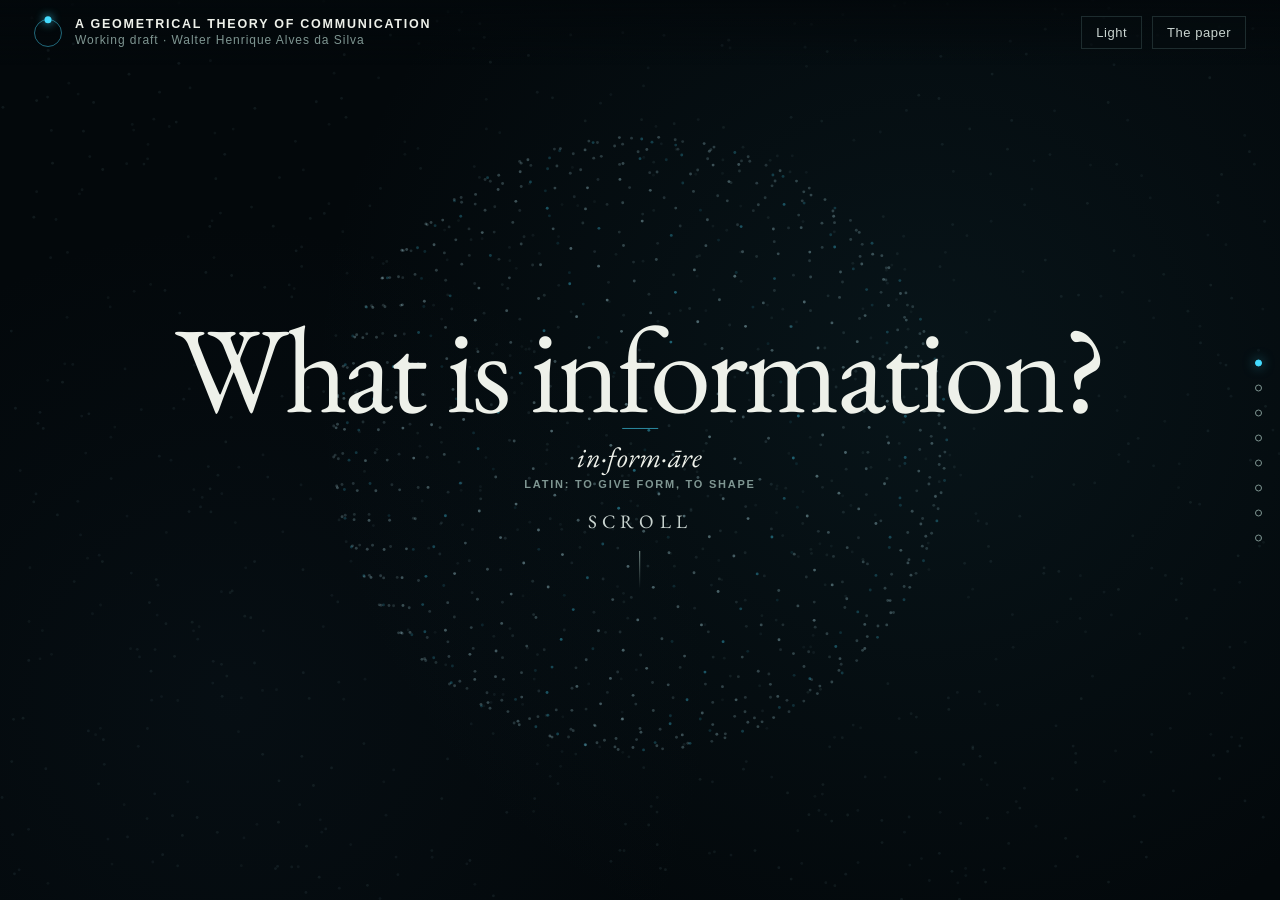
==== commit 6d0935d5: "Presentation: section 6 Operating Geometric Bits, limit and noise theorems, section themes - New sec" ====
--- a/docs/index.html
+++ b/docs/index.html
@@ -386,7 +386,7 @@
       <h2>Composing geometric bits: hyperspheres</h2>
       <p><span class="hotword recall" data-recall="hypercube" tabindex="0" role="button">Shannon’s bits compose by adding one perpendicular direction per bit</span>, which builds the corners of a square, a cube and a hypercube.</p>
       <p>Geometric bits compose by holding their rotations together to one unit of length, so one rotation traces the circle, two trace the three-sphere, a sphere one dimension beyond the ones we can picture, and <i>n</i> rotations trace a sphere of 2<i>n</i> − 1 dimensions.</p>
-      <p>Every point on these spheres is a list of rotations, and a circle runs through every point, the rotation they all share, so the geometric bit stays whole inside every sphere it composes.</p>
+      <p>Every point on these spheres is a list of rotations, and a circle runs through every point, the rotation they all share, so the geometric bit stays whole inside every sphere it composes. What these compositions can do, and where they stop, is the subject of section 06.</p>
     </div>
   </section>
 
@@ -550,6 +550,7 @@
     <div class="copy">
       <p class="intro-q">What changes once identity is measured instead of assumed?</p>
       <h1 class="intro-title">Identity, Measured</h1>
+      <p class="intro-sub">One science</p>
     </div>
   </section>
 
@@ -637,12 +638,12 @@
     </div>
   </section>
 
-  <section class="step" id="runs-on-it" data-part="exist" data-part-num="05" data-part-label="Identity, measured" data-scene="gembed" data-fig="compact">
+  <section class="step" id="runs-on-it" data-part="exist" data-part-num="05" data-part-label="Identity, measured" data-scene="gembed3d" data-fig="compact">
     <div class="copy dense">
       <span class="kicker">05 / Identity, measured</span>
       <h2>Does it still look weird?</h2>
-      <p>Language models are already approximating the shape of meaning. Every word becomes a point, words that mean similar things end up close together, <span class="hotword" data-def="rope" tabindex="0" role="button">the order of the words is written as a rotation</span>, and two languages learned separately <span class="hotword" data-def="crossling" tabindex="0" role="button">line up by a single rotation</span>.</p>
-      <p>Models trained on different data, and even on pictures instead of text, <span class="hotword" data-def="platonic" tabindex="0" role="button">end up agreeing on which things relate to which</span> as they get better, and the latest studies find that what they share is exactly that pattern of relations. So the shapes come from the world they all learn from, which is how your words reach me.</p>
+      <p>Language models already do a rough version of this. Each word becomes a point, and words with similar meanings end up close together, so apple sits near pear and love sits near care. Two languages learned separately <span class="hotword" data-def="crossling" tabindex="0" role="button">line up by a single rotation</span>, well enough to translate.</p>
+      <p>Models trained on different data, and even on pictures instead of words, <span class="hotword" data-def="platonic" tabindex="0" role="button">end up agreeing on which things relate to which</span>. The shape of meaning comes from the world they all learn from, which is how your words reach me.</p>
     </div>
   </section>
 
@@ -650,12 +651,16 @@
     <div class="copy dense">
       <span class="kicker">05 / Identity, measured</span>
       <h2>The rest is residue</h2>
-      <p>What the models do not share looks more and more like statistical residue, the overhead of guessing every relation separately from enormous amounts of text. It is like studying a sandpile by tracking where every grain might be instead of watching how the whole pile moves, the same mistake as treating dependent things as independent.</p>
-      <p>That is where the cost goes: each gain needs more data and more power, while <span class="hotword" data-def="brainwatts" tabindex="0" role="button">the brain does the same work on about 20 watts</span> by computing with rotation and return, in rhythms, in cells that fire at shifting phases of a cycle, in grid cells whose activity lies on a torus and head direction held on a ring. What the models lack is the reference, something fixed to line a meaning up against and check that it came back, and that is what the geometric bit adds.</p>
-    </div>
-  </section>
-
-  <section class="step" id="paradigm" data-part="exist" data-part-num="05" data-part-label="Identity, measured" data-scene="closurefields" data-fig="compact">
+      <p>The models find that shape by guessing it from enormous amounts of text, with no fixed reference to check against, and the guessing is expensive:</p>
+      <ul class="hotlist">
+        <li>a large model reads over ten trillion words, while a child learns a language from fewer than a hundred million, over 100,000 times less</li>
+        <li>a brain runs on about 20 watts, a dim light bulb, while <span class="hotword" data-def="aicost" tabindex="0" role="button">training a single model the size of GPT-3</span> used about 1,300 megawatt-hours, what a brain uses in over 7,000 years</li>
+      </ul>
+      <p>Most of that cost is residue: the work of guessing each relation from statistics instead of checking it. <span class="hotword" data-def="brainwatts" tabindex="0" role="button">The brain computes with rotation and return</span>, and what the models lack is the reference, something fixed to line a meaning up against and check that it came back.</p>
+    </div>
+  </section>
+
+  <section class="step" id="paradigm" data-part="exist" data-part-num="05" data-part-label="Identity, measured" data-scene="gparadigm" data-fig="compact">
     <div class="copy dense">
       <span class="kicker">05 / Identity, measured</span>
       <h2>One paradigm for science</h2>
@@ -665,19 +670,11 @@
     </div>
   </section>
 
-  <section class="step" id="almost" data-part="exist" data-part-num="05" data-part-label="Identity, measured" data-scene="galmost" data-fig="compact">
-    <div class="copy dense">
+  <section class="step" id="almost" data-part="exist" data-part-num="05" data-part-label="Identity, measured" data-layout="full" data-scene="gconstellation">
+    <div class="copy">
       <span class="kicker">05 / Identity, measured</span>
       <h2>Science almost does it already</h2>
-      <p>Every science already checks identity, and many already write that check with Euler’s identity and the complex plane:</p>
-      <ul class="hotlist tagged">
-        <li><b class="tagf c-math">Mathematics</b><span>proofs end in sameness, and complex and Fourier analysis are rotations</span></li>
-        <li><b class="tagf c-cyan">Physics</b><span>conservation names what stays the same, and <span class="hotword recall" data-recall="theories" tabindex="0" role="button">all three theories of motion</span> are rotations</span></li>
-        <li><b class="tagf c-brass">Engineering</b><span>alternating current, radio and feedback run on rotations</span></li>
-        <li><b class="tagf c-violet">Computing</b><span>files are checked against copies, and signals are rotations</span></li>
-        <li><b class="tagf c-coral">Biology</b><span>a body tells self from foreign, and brain rhythms keep phase</span></li>
-      </ul>
-      <p>Each field uses it as a method and checks against a reference of its own, a proof against its axioms, a lab against its instruments, a file against a copy of itself, and stating it as the one law they all share is the step left.</p>
+      <p class="names-sub">Euler’s identity and the complex plane are already written into the equations of all of these.</p>
     </div>
   </section>
 
@@ -714,7 +711,7 @@
     </div>
   </section>
 
-  <section class="step" id="s5-summary" data-part="exist" data-part-num="05" data-part-label="Identity, measured" data-scene="gshape" data-fig="compact">
+  <section class="step" id="s5-summary" data-part="exist" data-part-num="05" data-part-label="Identity, measured" data-scene="gcircle" data-fig="compact">
     <div class="copy dense">
       <span class="kicker">05 / Identity, measured</span>
       <h2>The argument so far</h2>
@@ -731,204 +728,263 @@
     </div>
   </section>
 
-  <section class="step" id="t-conclusion" data-part="conclusion" data-part-num="06" data-part-label="Implications" data-layout="full" data-scene="tclose">
+  <section class="step" id="t-operate" data-part="operate" data-part-num="06" data-part-label="Operating geometric bits" data-layout="full" data-scene="topdouble">
+    <div class="copy">
+      <p class="intro-q">What can geometric bits do, and where do they stop?</p>
+      <h1 class="intro-title">Operating Geometric Bits</h1>
+      <p class="intro-sub">One object</p>
+    </div>
+  </section>
+
+  <section class="step" id="shannon-ops" data-part="operate" data-part-num="06" data-part-label="Operating geometric bits" data-scene="gshannonops" data-fig="compact">
+    <div class="copy dense">
+      <span class="kicker">06 / Operating geometric bits</span>
+      <h2>What did Shannon do with his bit?</h2>
+      <p>Once Shannon had the bit, most of his 1948 paper is about operating it: how bits combine into messages, how much a channel can carry, and what noise does to what is sent. Those answers, more than the bit itself, are what every modem, phone and network is built on.</p>
+      <p>The geometric bit needs the same answers: how geometric bits combine, how far combining can go, and what noise does to them.</p>
+    </div>
+  </section>
+
+  <section class="step" id="m-number" data-part="operate" data-part-num="06" data-part-label="Operating geometric bits" data-scene="gcount" data-fig="compact">
+    <div class="copy dense">
+      <span class="kicker">06 / Operating geometric bits</span>
+      <h2>What is a number?</h2>
+      <p>A whole number is discreteness, and discreteness is the circle closing. A circle is the smallest whole thing in curved space, a rotation that comes back to where it started and so is complete in itself, and counting things is counting those closures.</p>
+      <p>The rest of arithmetic comes from the same circle: −1 is half a rotation, 0 is the unit meeting its opposite, a fraction is a rotation that closes after a few steps, and the continuum is the rotation that never quite closes.</p>
+    </div>
+  </section>
+
+  <section class="step" id="one-many" data-part="operate" data-part-num="06" data-part-label="Operating geometric bits" data-scene="gcompose" data-fig="compact">
+    <div class="copy dense">
+      <span class="kicker">06 / Operating geometric bits</span>
+      <h2>How do geometric bits combine?</h2>
+      <p>A single geometric bit is a circle, the smallest whole thing. But a single thing never exists alone, since <span class="hotword recall" data-recall="dependent" tabindex="0" role="button">to exist is to interact</span>, so every identity we meet is identities composed, a chain of perpendicular rotations inside a closed space with each circle linked through the others.</p>
+      <p>Rotations compose in two ways. Side by side, each one keeps running on its own and they are only held together; into each other, one rotation acts on the next. The first gives the mathematics of signals, and the second gives the number systems physics is built from.</p>
+    </div>
+  </section>
+
+  <section class="step" id="side-by-side" data-part="operate" data-part-num="06" data-part-label="Operating geometric bits" data-scene="gpacking" data-fig="compact">
+    <div class="copy dense">
+      <span class="kicker">06 / Operating geometric bits</span>
+      <h2>Side by side: signals</h2>
+      <p><span class="hotword" data-def="signals" tabindex="0" role="button">Every signal is a sum of rotations</span>. A signal using frequencies up to <i>W</i> for a time <i>T</i> holds <i>W</i> × <i>T</i> of them, each with two perpendicular components, which is why it takes 2<i>WT</i> numbers to record it, the count in Shannon’s sampling theorem.</p>
+      <p>Fixing the signal’s power holds all those rotations to one length, so every signal is a point on one of the <span class="hotword recall" data-recall="compose" tabindex="0" role="button">hyperspheres that geometric bits compose into</span>, and <span class="hotword" data-def="shannon1949" tabindex="0" role="button">Shannon drew his channels this way in 1949</span>: noise blurs each point into a small sphere, and the capacity of a channel is how many small spheres fit inside the large one. Shannon’s signal mathematics is geometric bits composed side by side, read as lists of numbers.</p>
+    </div>
+  </section>
+
+  <section class="step" id="algebras" data-part="operate" data-part-num="06" data-part-label="Operating geometric bits" data-scene="tower" data-fig="compact">
+    <div class="copy dense">
+      <span class="kicker">06 / Operating geometric bits</span>
+      <h2>Into each other: four number systems</h2>
+      <p>Into each other, one rotation acts on the next, and the composition only lasts while perpendicularity and symmetry survive it.</p>
+      <div class="def">
+        <p class="def-main">Rotations composed into each other keep perpendicularity and symmetry in exactly four number systems.</p>
+        <p class="def-note">The limit theorem, <span class="hotword" data-def="hurwitz" tabindex="0" role="button">proved by Hurwitz in 1898</span>: the real numbers, the complex numbers, the quaternions and the octonions.</p>
+      </div>
+      <p>Each one doubles the one before: the complex numbers give up the order of the line, the quaternions give up commutativity, so the order of rotations matters, and the octonions give up associativity, so their grouping matters. At the next doubling, the sedenions, two things can multiply to nothing and identity can no longer be checked.</p>
+    </div>
+  </section>
+
+  <section class="step" id="fractal" data-part="operate" data-part-num="06" data-part-label="Operating geometric bits" data-scene="gpizza" data-fig="compact">
+    <div class="copy dense">
+      <span class="kicker">06 / Operating geometric bits</span>
+      <h2>The tower repeats itself</h2>
+      <p>Keeping perpendicularity while dividing the circle further is what builds the tower. Cut a pizza into four and the two cuts are perpendicular, one system of right angles. Cut it into eight and there are four cuts in two perpendicular pairs, each pair at a right angle within itself and only related to the other, which is what the octonions do when grouping starts to matter. Divide further and the right angles cannot all be kept, and the lengths themselves fail.</p>
+      <p>Each level also holds the whole of the level below, the circle inside the three-sphere and the three-sphere inside the seven-sphere, so the same structure repeats at every step, which is what the fibrations show.</p>
+    </div>
+  </section>
+
+  <section class="step" id="noise-blur" data-part="operate" data-part-num="06" data-part-label="Operating geometric bits" data-scene="gblur" data-fig="compact">
+    <div class="copy dense">
+      <span class="kicker">06 / Operating geometric bits</span>
+      <h2>What does noise do to a composition?</h2>
+      <p>In Shannon’s channel the noise is random, so every direction of error is equally likely, and all his theory can know about it is its size, the radius of the small sphere. That is enough for his question, how much can get through, and his answer is to space the messages so their spheres never overlap and to throw the noise away.</p>
+      <p>The quaternions give noise a direction. Compose two streams of the same records, the one sent and the one received, and compare them where they part: the difference has a scalar part, which ignores order, and three vector parts, which carry it. A missing record changes the scalar part, and a moved record leaves it exactly as it was and shows up in the vector parts, at a right angle to both records it passed.</p>
+    </div>
+  </section>
+
+  <section class="step" id="noise-theorem" data-part="operate" data-part-num="06" data-part-label="Operating geometric bits" data-scene="gprism" data-fig="compact">
+    <div class="copy dense">
+      <span class="kicker">06 / Operating geometric bits</span>
+      <h2>Noise is precise</h2>
+      <div class="def">
+        <p class="def-main">Two compositions of the same ordered records disagree in exactly two ways: something is missing, or something moved.</p>
+        <p class="def-note">The noise theorem, <span class="hotword" data-def="zerothlaw" tabindex="0" role="button">the Zeroth Law</span>.</p>
+      </div>
+      <p>The scalar part of a product ignores the order of its factors, so it breaks only when something is missing, and a moved record shows only in the vector parts, at a right angle to the records it passed. An error of size ε anywhere in a chain moves the result by exactly ε, so the reading is exact.</p>
+      <p>It holds for everything composed on the three-sphere, and through the trace for every quantum circuit. Up the tower, the complex numbers see only what is missing, the quaternions add what moved, the octonions add what was regrouped, and at the sedenions, where composition stops, noise can no longer be read.</p>
+      <p>Shannon’s theorem says how much gets through noise, and this one says exactly what the noise did.</p>
+    </div>
+  </section>
+
+  <section class="step" id="cup" data-part="operate" data-part-num="06" data-part-label="Operating geometric bits" data-scene="cup" data-fig="compact">
+    <div class="copy dense">
+      <span class="kicker">06 / Operating geometric bits</span>
+      <h2>Where do we live in the tower?</h2>
+      <p>We live at the quaternionic level of this tower, three directions of space read against one reference while things change through time.</p>
+      <p>Look straight down at a round cup and its rim is a circle. Tilt it and the rim becomes an ellipse, and nearly edge on it becomes a line. The cup has not changed, one picture cannot tell you the direction it was taken from, and recognizing one cup through all its views takes three directions of space and the time to move between them.</p>
+    </div>
+  </section>
+
+  <section class="step" id="three" data-part="operate" data-part-num="06" data-part-label="Operating geometric bits" data-scene="three" data-fig="compact">
+    <div class="copy dense">
+      <span class="kicker">06 / Operating geometric bits</span>
+      <h2>Why 3 + 1?</h2>
+      <p>In two dimensions, every motion that stays bounded and keeps going settles into a repeating cycle, which is the Poincaré–Bendixson theorem: the plane can hold a rotation that returns, and nothing new. Three dimensions allow motion that never repeats, the room that change and novelty need, and the fourth direction carries the phase that accumulates as time.</p>
+      <p>So three directions of space and one of time is the smallest setup where perpendicularity and symmetry are both kept and new things can still happen, which is the quaternion level of the tower.</p>
+    </div>
+  </section>
+
+  <section class="step" id="matter-tower" data-part="operate" data-part-num="06" data-part-label="Operating geometric bits" data-scene="gladder" data-fig="compact">
+    <div class="copy dense">
+      <span class="kicker">06 / Operating geometric bits</span>
+      <h2>Where is physics heading?</h2>
+      <p>The geometric bit sits one level below the spacetime we live in, and composing it climbs the tower as spheres laid over spheres: two points over a circle, circles over a sphere, three-spheres over a four-sphere and seven-spheres over an eight-sphere. <span class="hotword" data-def="adams" tabindex="0" role="button">Adams proved in 1960</span> that these fibrations exist only at the four levels of the tower, so they are the tower read as shapes.</p>
+      <p>Physics is already working on these rungs: <span class="hotword" data-def="monopole" tabindex="0" role="button">Dirac’s monopole</span> is the circle over the sphere, <span class="hotword" data-def="instanton" tabindex="0" role="button">the instanton</span> of the theories behind the strong and weak forces is the three-sphere over the four-sphere, <span class="hotword" data-def="furey" tabindex="0" role="button">Cohl Furey builds the Standard Model</span> from ℝ ⊂ ℂ ⊂ ℍ ⊂ 𝕆, and <span class="hotword" data-def="shapeofreality" tabindex="0" role="button">The Shape of Reality derives the proton-to-electron mass ratio and the fine-structure constant</span> from closed paths on the three-sphere. The open problems are the ones <span class="hotword" data-def="towerphys" tabindex="0" role="button">physics has been working on in this tower</span> for decades: why there are three generations of particles, how gravity fits the same structure, and what the octonionic level adds above the spacetime we perceive.</p>
+    </div>
+  </section>
+
+  <section class="step" id="no-abstract" data-part="operate" data-part-num="06" data-part-label="Operating geometric bits" data-scene="gfrom" data-fig="compact">
+    <div class="copy dense">
+      <span class="kicker">06 / Operating geometric bits</span>
+      <h2>So, what is mathematics?</h2>
+      <p class="plain">There is no abstract mathematics.</p>
+      <p>Everything in this section came out of one circle: the whole numbers as its closures, signals as circles side by side, the four number systems as circles composed into each other, spacetime at the quaternion level, and the spheres laid over spheres above it.</p>
+      <p>Mathematics is called abstract because its objects seem to live nowhere, and each of them lives here, in the composition of one physical rotation. That also answers <span class="hotword" data-def="wigner" tabindex="0" role="button">Wigner’s question</span> of why mathematics works so well in physics: the two were always reading one object, and the abstract part was only the notation, the symbols set apart from what they measure.</p>
+    </div>
+  </section>
+
+  <section class="step" id="one-object" data-part="operate" data-part-num="06" data-part-label="Operating geometric bits" data-scene="gsame" data-fig="compact">
+    <div class="copy dense">
+      <span class="kicker">06 / Operating geometric bits</span>
+      <h2>Physics, mathematics and computation are one object</h2>
+      <p>This whole presentation has been about one object. Information is invariance over change, and its smallest form is the circle. When we measured it with a string, a clock and a plumb line, it was physics; when we wrote it as Euler’s identity and counted its closures as numbers, it was mathematics; when we composed rotations and checked their return, it was computation.</p>
+      <p>Each time it was the same circle, so physics, mathematics and computation are one object, and that object is information.</p>
+    </div>
+  </section>
+
+  <section class="step" id="t-conclusion" data-part="conclusion" data-part-num="07" data-part-label="Implications" data-layout="full" data-scene="tclose">
     <div class="copy">
       <p class="intro-q">What follows from it?</p>
       <h1 class="intro-title">Implications</h1>
-    </div>
-  </section>
-
-  <section class="step" id="levelc" data-part="conclusion" data-part-num="06" data-part-label="Implications" data-scene="loop">
-    <div class="copy dense">
-      <span class="kicker">06 / Implications</span>
+      <p class="intro-sub">One language</p>
+    </div>
+  </section>
+
+  <section class="step" id="levelc" data-part="conclusion" data-part-num="07" data-part-label="Implications" data-scene="greply" data-fig="compact">
+    <div class="copy dense">
+      <span class="kicker">07 / Implications</span>
       <h2>What about Level C?</h2>
       <p>Weaver’s third level asks whether the meaning that arrived changes what the receiver does, the way the sender intended. If I ask you for the lighter and you hand it to me, your action is a reply: it travels back to me, and I compare it with what I meant.</p>
       <p>So Level C is Level B run in the other direction. The action is a meaning sent back and checked against the same reference, and once Level B can be checked, Level C can be checked the same way.</p>
     </div>
   </section>
 
-  <section class="step" id="gbit-gives" data-part="conclusion" data-part-num="06" data-part-label="Implications" data-scene="gives2" data-fig="compact">
-    <div class="copy dense">
-      <span class="kicker">06 / Implications</span>
+  <section class="step" id="gbit-gives" data-part="conclusion" data-part-num="07" data-part-label="Implications" data-scene="glanes" data-fig="compact">
+    <div class="copy dense">
+      <span class="kicker">07 / Implications</span>
       <h2>Levels B and C, solved</h2>
       <p><span class="hotword recall" data-recall="gives" tabindex="0" role="button">Shannon solved Level A</span> in 1948 by agreeing on the symbols beforehand. The geometric bit carries the reference with the message, so the receiver can check the meaning instead of assuming it, and the reply can be checked the same way.</p>
       <div class="levelbars">
-        <div class="lb solved"><span>Level A · the technical problem</span><em>solved, 1948</em></div>
-        <div class="lb solved"><span>Level B · the semantic problem</span><em>solved</em></div>
-        <div class="lb solved"><span>Level C · the effectiveness problem</span><em>solved</em></div>
+        <div class="lb checked"><span>Level A · the technical problem</span><em>solved, 1948</em></div>
+        <div class="lb checked"><span>Level B · the semantic problem</span><em>solved</em></div>
+        <div class="lb checked"><span>Level C · the effectiveness problem</span><em>solved</em></div>
       </div>
     </div>
   </section>
 
-  <section class="step" id="one-object" data-part="conclusion" data-part-num="06" data-part-label="Implications" data-scene="gtwoviews" data-fig="compact">
-    <div class="copy dense">
-      <span class="kicker">06 / Implications</span>
-      <h2>Physics and mathematics are one object</h2>
-      <p>Information, mathematics and physics turned out to be described by the same thing: perpendicularity and symmetry, measured by <i>e</i> and π, and checked by Euler’s identity. Physics is that rotation happening in the world, as particles, forces and waves, and mathematics is the same rotation written down, as numbers, shapes and functions.</p>
-      <p>That makes them one object read two ways, and each reading has consequences of its own, first for mathematics and then for physics.</p>
-    </div>
-  </section>
-
-  <section class="step" id="where-how-many" data-part="conclusion" data-part-num="06" data-part-label="Implications" data-scene="tcover" data-fig="compact">
-    <div class="copy dense">
-      <span class="kicker">06 / Implications</span>
-      <h2>What a number is</h2>
-      <p>This work gave the whole numbers a definition. A whole number counts completed returns of a rotation: 1 is one full rotation, −1 is half of one, and a fraction <i>p</i>/<i>q</i> is a rotation that returns after <i>q</i> steps, while the continuum is the rotations that never quite return.</p>
-      <p>A whole number is then something measured, the count of a closure that actually happened. Where you are on the circle and how many times you went around are two readings of the same motion, and <span class="hotword" data-def="pontryagin" tabindex="0" role="button">mathematics already proves that each determines the other</span>, so every statement about numbers becomes a statement about rotations and their returns.</p>
-    </div>
-  </section>
-
-  <section class="step" id="no-abstract" data-part="conclusion" data-part-num="06" data-part-label="Implications" data-scene="gbitdef" data-fig="compact">
-    <div class="copy dense">
-      <span class="kicker">06 / Implications</span>
-      <h2>There is no abstract mathematics</h2>
-      <p>Mathematics is called abstract because its objects seem to live nowhere: a number, a group, an infinite series. Here each of them is a relation between rotations, so each can be given a physical form or points to one, a count of returns, a composition of rotations, a rotation that never closes.</p>
-      <p>The abstract part was the notation, the symbols set apart from what they measure. With the measurement put back, mathematics is the most precise description of the world we have.</p>
-    </div>
-  </section>
-
-  <section class="step" id="math-works" data-part="conclusion" data-part-num="06" data-part-label="Implications" data-scene="unroll" data-fig="compact">
-    <div class="copy dense">
-      <span class="kicker">06 / Implications</span>
-      <h2>Why mathematics works</h2>
-      <p><span class="hotword" data-def="wigner" tabindex="0" role="button">Wigner called the effectiveness of mathematics in physics unreasonable</span>, a gift we neither understand nor deserve. Mathematics has two parts: the symbols, which we choose, and the relationships the symbols record, which we measure.</p>
-      <p>The symbols change from one notation to another, while the relationships stay the same for anyone who measures them. Those relationships are what predict the laws of physics so accurately, since physics measures the same rotation that mathematics writes down.</p>
-    </div>
-  </section>
-
-  <section class="step" id="algebras" data-part="conclusion" data-part-num="06" data-part-label="Implications" data-scene="tower" data-fig="compact">
-    <div class="copy dense">
-      <span class="kicker">06 / Implications</span>
-      <h2>Only four number systems keep both</h2>
-      <p>A thing exists only while perpendicularity and symmetry survive every composition, since it has to stay told apart from everything else and recognizable as itself. Multiplying in a way that keeps lengths, so that both survive, is possible in exactly four number systems, as Hurwitz proved in 1898: the real numbers, the complex numbers, the quaternions and the octonions.</p>
-      <p>Each one doubles the one before. The complex numbers give up the order of the line, the quaternions give up commutativity, so the order of two rotations matters, and the octonions give up associativity, so their grouping matters. At the next doubling, the sedenions, two things can multiply to nothing, and identity can no longer be checked.</p>
-    </div>
-  </section>
-
-  <section class="step" id="fractal" data-part="conclusion" data-part-num="06" data-part-label="Implications" data-scene="gpizza" data-fig="compact">
-    <div class="copy dense">
-      <span class="kicker">06 / Implications</span>
-      <h2>The tower repeats itself</h2>
-      <p>Cut a pizza into four and the two cuts are perpendicular, one system of right angles. Cut it into eight and there are four cuts in two perpendicular pairs, each pair at a right angle within itself and only related to the other. Dividing the circle further while keeping the right angles is what costs commutativity, then associativity, then the lengths themselves.</p>
-      <p>Each level also holds the whole of the level below it: the circle sits inside the three-sphere, and the three-sphere inside the seven-sphere. The same structure repeats at every step of the tower.</p>
-    </div>
-  </section>
-
-  <section class="step" id="cup" data-part="conclusion" data-part-num="06" data-part-label="Implications" data-scene="cup" data-fig="compact">
-    <div class="copy dense">
-      <span class="kicker">06 / Implications</span>
-      <h2>A single thing never exists alone</h2>
-      <p>A circle is the smallest thing there is, one rotation and its return, and a single circle never exists alone: everything we meet is a composition of them. Look straight down at a cup and its rim is a circle, tilt it and the rim becomes an ellipse, and recognizing one cup through those changing views takes three directions of space and the time to move between them.</p>
-      <p>The composition available to us is quaternionic, three directions of space and one of time, and physics is already finding hints of the octonionic level above it.</p>
-    </div>
-  </section>
-
-  <section class="step" id="three" data-part="conclusion" data-part-num="06" data-part-label="Implications" data-scene="three" data-fig="compact">
-    <div class="copy dense">
-      <span class="kicker">06 / Implications</span>
-      <h2>Why 3 + 1?</h2>
-      <p>In two dimensions, every motion that stays bounded and keeps going settles into a repeating cycle, which is the Poincaré–Bendixson theorem: the plane can hold a rotation that returns, and nothing new. Three dimensions allow motion that never repeats, the room that change and novelty need, and the fourth direction carries the phase that accumulates as time.</p>
-      <p>So three directions of space and one of time is the smallest setup where perpendicularity and symmetry are both kept and new things can still happen, which is the quaternion level of the tower.</p>
-    </div>
-  </section>
-
-  <section class="step" id="matter-tower" data-part="conclusion" data-part-num="06" data-part-label="Implications" data-scene="mobius" data-fig="compact">
-    <div class="copy dense">
-      <span class="kicker">06 / Implications</span>
-      <h2>Matter in the tower</h2>
-      <p>Working from physics down, <span class="hotword" data-def="furey" tabindex="0" role="button">Cohl Furey builds the symmetries of the Standard Model</span>, its particles and its forces, out of the nested number systems ℝ ⊂ ℂ ⊂ ℍ ⊂ 𝕆, and working from the geometry up, <span class="hotword" data-def="shapeofreality" tabindex="0" role="button">The Shape of Reality derives the proton-to-electron mass ratio and the fine-structure constant</span> from closed paths on the three-sphere.</p>
-      <p>The open problems are the ones <span class="hotword" data-def="towerphys" tabindex="0" role="button">physics has been working on in this tower</span> for decades: why there are three generations of particles, how gravity fits the same structure, and what the octonionic level adds above the one we observe.</p>
-    </div>
-  </section>
-
-  <section class="step" id="compute-physics" data-part="conclusion" data-part-num="06" data-part-label="Implications" data-scene="gfield" data-fig="compact">
-    <div class="copy dense">
-      <span class="kicker">06 / Implications</span>
-      <h2>A computational model of physics</h2>
-      <p>If information, mathematics and physics are one object, physics can be computed the way the geometric bit is: as rotations composed on the three-sphere, each step checked against its return. Particles become closed paths that stay closed, and forces become how one path turns another.</p>
-      <p><span class="hotword" data-def="wolfram" tabindex="0" role="button">Stephen Wolfram’s physics project</span> reached the same idea from computation, building physics out of rules applied to relations, and the geometric bit gives such a model its primitive, the rotation that closes.</p>
-    </div>
-  </section>
-
-  <section class="step" id="all-information" data-part="conclusion" data-part-num="06" data-part-label="Implications" data-scene="ginfo" data-fig="compact">
-    <div class="copy dense">
-      <span class="kicker">06 / Implications</span>
+  <section class="step" id="all-information" data-part="conclusion" data-part-num="07" data-part-label="Implications" data-scene="ginfo" data-fig="compact">
+    <div class="copy dense">
+      <span class="kicker">07 / Implications</span>
       <h2>Everything we touch is information</h2>
-      <p>We only meet reality through interactions, and every interaction carries information: light, heat, a push, a reading on an instrument. So the reality available to us is information, in the sense this work defined it, what stays the same through a change.</p>
-      <p>That is why physics, DNA and language turned out to share one structure: a particle is what stays itself through its interactions, a genome is what stays itself through copying, and a word is what stays itself through being said.</p>
-    </div>
-  </section>
-
-  <section class="step" id="names" data-part="conclusion" data-part-num="06" data-part-label="Implications" data-layout="full" data-scene="dust">
-    <div class="copy">
-      <span class="kicker">06 / Implications</span>
-      <h2>Theories that meet here</h2>
-      <p class="names-sub">Each of these reached part of the same object from its own field.</p>
-      <div class="names"><div class="nm"><b>Wheeler</b><span class="yr">1990</span><span>“it from bit”: every physical thing arises from yes-or-no answers</span></div><div class="nm"><b>Rovelli</b><span class="yr">1996</span><span>relational quantum mechanics: properties exist only between systems</span></div><div class="nm"><b>’t Hooft and Susskind</b><span class="yr">1990s</span><span>holography: a region’s information is held on its boundary</span></div><div class="nm"><b>Furey</b><span class="yr">2016–26</span><span>the Standard Model built from ℝ ⊂ ℂ ⊂ ℍ ⊂ 𝕆</span></div><div class="nm"><b>Wolfram</b><span class="yr">2020</span><span>physics as rules acting on relations</span></div><div class="nm"><b>Landauer</b><span class="yr">1961</span><span>information is physical, and erasing it costs energy</span></div><div class="nm"><b>Klein</b><span class="yr">1872</span><span>a geometry is what stays the same under its moves</span></div><div class="nm"><b>Noether</b><span class="yr">1918</span><span>every symmetry carries something conserved</span></div><div class="nm"><b>Homotopy type theory</b><span class="yr">2013</span><span>identity is a path, and equal means connected</span></div><div class="nm"><b>Friston</b><span class="yr">2006</span><span>a brain keeps itself by checking what arrives against what it expects</span></div><div class="nm"><b>Relational frame theory</b><span class="yr">2001</span><span>meaning is the relations people derive</span></div><div class="nm"><b>Huh and colleagues</b><span class="yr">2024</span><span>models converge on one shared structure of relations</span></div></div>
-    </div>
-  </section>
-
-  <section class="step" id="humanities" data-part="conclusion" data-part-num="06" data-part-label="Implications" data-scene="frames" data-fig="compact">
-    <div class="copy dense">
-      <span class="kicker">06 / Implications</span>
+      <p>We only meet reality through interactions, and every interaction carries information: light, heat, a push, a reading on an instrument. So the reality available to us is information, and physics and DNA are information too, as far as anything about them can reach us.</p>
+      <p>That is why one structure kept appearing: a particle is what stays itself through its interactions, a genome is what stays itself through copying, and a word is what stays itself through being said.</p>
+    </div>
+  </section>
+
+  <section class="step" id="humanities" data-part="conclusion" data-part-num="07" data-part-label="Implications" data-scene="frames" data-fig="compact">
+    <div class="copy dense">
+      <span class="kicker">07 / Implications</span>
       <h2>Identity in the humanities</h2>
       <p>Psychology studies meaning as something people do. Skinner called it <span class="hotword" data-def="verbalbehavior" tabindex="0" role="button">verbal behaviour</span>, and relational frame theory, its current form, measures how people derive relations nobody taught them: learn that an igniter is a lighter, and that a lighter is the thing on the desk, and you know an igniter is the thing on the desk without being told.</p>
       <p>The simplest of those derived relations is sameness, <i>A</i> = <i>A</i>, the identity principle this whole work started from. The same account is used today in therapy, in teaching language to autistic children and in schools, and with a measured reference it becomes a check: whether a person understood is whether the relations they derive come back the same, so meaning becomes something we can check at the scale of a person.</p>
     </div>
   </section>
 
-  <section class="step" id="seed" data-part="conclusion" data-part-num="06" data-part-label="Implications" data-scene="tseed" data-fig="compact">
-    <div class="copy dense">
-      <span class="kicker">06 / Implications</span>
-      <h2>A seed</h2>
-      <p><span class="hotword recall" data-recall="gives" tabindex="0" role="button">Shannon’s theory is a communication protocol</span>, and it worked because everyone agreed to use it: every modem, phone and network speaks the same bits because the people who built them adopted the same agreement. A correct theory can still go unused, since a protocol only works once the people communicating share it.</p>
-      <p>The geometric bit works the same way, only once it is adopted, and <span class="hotword recall" data-recall="where" tabindex="0" role="button">most of our descriptions already use it</span> without naming it. Like Shannon’s theory in 1948, this is a seed.</p>
-      <ul class="hotlist links">
-        <li><a href="https://github.com/faltz009/geometrical-theory-of-communication" target="_blank" rel="noopener">This thesis, the paper</a></li>
-        <li><a href="https://doi.org/10.5281/zenodo.19140055" target="_blank" rel="noopener">The Zeroth Law: identity and coherence</a></li>
-        <li><a href="https://doi.org/10.5281/zenodo.18906682" target="_blank" rel="noopener">The Shape of Reality: physics from π and e</a></li>
-        <li><a href="https://doi.org/10.5281/zenodo.20349033" target="_blank" rel="noopener">Geometric Calculus</a></li>
-        <li><a href="https://doi.org/10.5281/zenodo.19578024" target="_blank" rel="noopener">The Geometric Computer</a></li>
-        <li><a href="https://github.com/faltz009/Closure-SDK" target="_blank" rel="noopener">Closure SDK, the protocol in code</a></li>
-        <li><a href="map.html">The map of the thesis</a></li>
-      </ul>
-    </div>
-  </section>
-
-  <section class="step" id="what-stays" data-part="conclusion" data-part-num="06" data-part-label="Implications" data-scene="tadopt" data-fig="compact">
-    <div class="copy dense">
-      <span class="kicker">06 / Implications</span>
+  <section class="step" id="machine-meaning" data-part="conclusion" data-part-num="07" data-part-label="Implications" data-scene="gshape" data-fig="compact">
+    <div class="copy dense">
+      <span class="kicker">07 / Implications</span>
+      <h2>Meaning a machine can check</h2>
+      <p>Language models already hold meanings as shapes, guessed from statistics. Written in the full tower of rotations, a meaning becomes a shape carried with its reference: a machine could send it, the receiver could line it up, and whatever fails to line up would be measured, so the machine would know how much of the meaning arrived.</p>
+      <p>That is the next technical step, and it is where <span class="hotword recall" data-recall="strain" tabindex="0" role="button">the 20-watt question</span> points: computing with the reference instead of guessing around it.</p>
+    </div>
+  </section>
+
+  <section class="step" id="names" data-part="conclusion" data-part-num="07" data-part-label="Implications" data-layout="full" data-scene="dust">
+    <div class="copy">
+      <span class="kicker">07 / Implications</span>
+      <h2>Theories that meet here</h2>
+      <p class="names-sub">Each of these reached part of the same object from its own field.</p>
+      <div class="names"><div class="nm"><b>Wheeler</b><span class="yr">1990</span><span>“it from bit”: every physical thing arises from yes-or-no answers</span></div><div class="nm"><b>Bateson</b><span class="yr">1972</span><span>information is a difference that makes a difference</span></div><div class="nm"><b>Landauer</b><span class="yr">1961</span><span>information is physical, and erasing it costs energy</span></div><div class="nm"><b>Rovelli</b><span class="yr">1996</span><span>properties exist only between systems</span></div><div class="nm"><b>’t Hooft and Susskind</b><span class="yr">1990s</span><span>a region’s information is held on its boundary</span></div><div class="nm"><b>Penrose</b><span class="yr">1967</span><span>spacetime rebuilt from complex geometry, twistors</span></div><div class="nm"><b>Hestenes</b><span class="yr">1966</span><span>physics written in one algebra of rotations</span></div><div class="nm"><b>Tegmark</b><span class="yr">2008</span><span>physical reality is a mathematical structure</span></div><div class="nm"><b>Wolfram</b><span class="yr">2020</span><span>physics as rules acting on relations</span></div><div class="nm"><b>Furey</b><span class="yr">2016–26</span><span>the Standard Model built from ℝ ⊂ ℂ ⊂ ℍ ⊂ 𝕆</span></div><div class="nm"><b>Klein</b><span class="yr">1872</span><span>a geometry is what stays the same under its moves</span></div><div class="nm"><b>Noether</b><span class="yr">1918</span><span>every symmetry carries something conserved</span></div><div class="nm"><b>Homotopy type theory</b><span class="yr">2013</span><span>identity is a path, and equal means connected</span></div><div class="nm"><b>Friston</b><span class="yr">2006</span><span>a brain keeps itself by checking what arrives against what it expects</span></div><div class="nm"><b>Relational frame theory</b><span class="yr">2001</span><span>meaning is the relations people derive</span></div><div class="nm"><b>Huh and colleagues</b><span class="yr">2024</span><span>models converge on one shared structure of relations</span></div></div>
+    </div>
+  </section>
+
+  <section class="step" id="compute-physics" data-part="conclusion" data-part-num="07" data-part-label="Implications" data-scene="gfield" data-fig="compact">
+    <div class="copy dense">
+      <span class="kicker">07 / Implications</span>
+      <h2>A computational model of physics</h2>
+      <p>If physics, mathematics and computation are one object, physics can be computed directly: rotations composed on the three-sphere, each step checked against its return. A particle is a closed path that stays closed, a force is how one path turns another, and a state of matter is a pattern the composition settles into as it cools.</p>
+      <p><span class="hotword" data-def="wolfram" tabindex="0" role="button">Stephen Wolfram’s physics project</span> reached a similar idea from computation, building physics out of rules acting on relations, and the geometric bit gives such a model its primitive, the rotation that closes.</p>
+    </div>
+  </section>
+
+  <section class="step" id="protocol" data-part="conclusion" data-part-num="07" data-part-label="Implications" data-scene="cbreak" data-fig="compact">
+    <div class="copy dense">
+      <span class="kicker">07 / Implications</span>
+      <h2>Closure as a protocol</h2>
+      <p>Composing records as rotations gives a running product. If every record arrives, in order, the product comes back to where it started, and if not, it drifts by exactly how much went wrong. A message can break in only two ways, in symmetry when something is missing, or in perpendicularity when something is in the wrong place, and the drift says which.</p>
+      <p>Two systems can then check that they hold the same thing by exchanging one rotation instead of all the data. The Closure SDK already does this in code.</p>
+    </div>
+  </section>
+
+  <section class="step" id="what-stays" data-part="conclusion" data-part-num="07" data-part-label="Implications" data-scene="tadopt" data-fig="compact">
+    <div class="copy dense">
+      <span class="kicker">07 / Implications</span>
       <h2>What doesn’t change</h2>
       <p>Nothing that works today has to be thrown away. Shannon’s bit, entropy, binary computers and the language models all stay correct, as readings of the geometric bit with the reference set aside, the way Newton’s physics stays correct inside Einstein’s at everyday speeds.</p>
       <p>And the adoption is already underway. Every theory is made of information, so wherever a science describes something that stays the same through change, it is already using the geometric bit, and what this work found will keep being found in every field.</p>
     </div>
   </section>
 
-  <section class="step" id="lenses" data-part="conclusion" data-part-num="06" data-part-label="Implications" data-scene="tests" data-fig="compact">
-    <div class="copy dense">
-      <span class="kicker">06 / Implications</span>
-      <h2>One thesis, many doors</h2>
-      <p>Information is invariance over change, its shape is the circle, and Euler’s identity, measured as a physical law, is how we check it. Every field can read that in its own terms:</p>
-      <ul class="hotlist tagged">
-        <li><b class="tagf c-cyan">Information</b><span>entropy gets its other half, closure</span></li>
-        <li><b class="tagf c-cyan">Communication</b><span>Levels B and C become checks we can perform</span></li>
-        <li><b class="tagf c-violet">Physics</b><span>matter is what stays and force is what moves, in one tower</span></li>
-        <li><b class="tagf c-math">Mathematics</b><span>every branch composes one rotation, or reads part of it</span></li>
-        <li><b class="tagf c-mint">Philosophy</b><span>Gödel’s limit gets a reference anyone can measure</span></li>
-        <li><b class="tagf c-coral">Mind and language</b><span>a meaning is a shape, recovered by rotation</span></li>
-        <li><b class="tagf c-brass">Computing</b><span>computing with the whole circle, reference and return</span></li>
-        <li><b class="tagf c-math">History</b><span>many people found parts of it under their own names</span></li>
-      </ul>
-    </div>
-  </section>
-
-  <section class="step" id="coda" data-part="conclusion" data-part-num="06" data-part-label="Implications" data-scene="coda">
-    <div class="copy dense">
-      <span class="kicker">06 / Implications</span>
+  <section class="step" id="seed" data-part="conclusion" data-part-num="07" data-part-label="Implications" data-scene="tseed" data-fig="compact">
+    <div class="copy dense">
+      <span class="kicker">07 / Implications</span>
+      <h2>A communication protocol</h2>
+      <p><span class="hotword recall" data-recall="gives" tabindex="0" role="button">Shannon’s theory is a communication protocol</span>, and it worked because everyone agreed to use it: every modem, phone and network speaks the same bits because the people who built them adopted the same agreement. A correct theory can still go unused, since a protocol only works once the people communicating share it.</p>
+      <p>The geometric bit works the same way, only once it is adopted, and <span class="hotword recall" data-recall="where" tabindex="0" role="button">most of our descriptions already use it</span> without naming it. Like Shannon’s theory in 1948, this is a seed.</p>
+    </div>
+  </section>
+
+  <section class="step" id="lenses" data-part="conclusion" data-part-num="07" data-part-label="Implications" data-scene="gshows" data-fig="compact">
+    <div class="copy dense">
+      <span class="kicker">07 / Implications</span>
+      <h2>What this work shows</h2>
+      <ol class="steps">
+        <li>Information is invariance over change: something that stays the same while something else changes.</li>
+        <li>Its smallest form is the circle, a rotation that comes back to where it started, made of perpendicularity, measured by <i>e</i>, and symmetry, measured by π.</li>
+        <li>Shannon’s bit and entropy are a reading of the circle with the reference set aside, and closure, the check that what arrived is what was sent, is entropy’s other half.</li>
+        <li>Euler’s identity checks the return and is measured the same way in every lab, so identity is a physical law and only the symbols are chosen.</li>
+        <li>Since identity is physical, a meaning has a shape that sender and receiver can compare, and Levels B and C become checks, the way Level A became one in 1948.</li>
+        <li>Physics, mathematics and computation study this same object.</li>
+      </ol>
+    </div>
+  </section>
+
+  <section class="step" id="coda" data-part="conclusion" data-part-num="07" data-part-label="Implications" data-scene="coda">
+    <div class="copy dense">
+      <span class="kicker">07 / Implications</span>
       <h2>When I say A, you get A</h2>
-      <p>The lighter on the desk has not been replaced by its name, its image or its measurements, since each gives access to relationships in the same encounter, and knowing what a description means is knowing how to bring it back to them.</p>
-      <p>Shannon’s bit answers how to tell things apart, and the circle answers what a thing is, by carrying the reference, the rotation and the check that recognizes the result, so the demand on communication is direct: changing the description must preserve the comparisons it is meant to carry.</p>
-      <p class="plain">The shape of information is the structure of the comparisons that remain possible after the message has made the trip.</p>
+      <p>We began with a lighter on a desk and the question of what it takes to communicate it. Shannon’s theory delivers the symbols and leaves the lighter out, so whether you understood me was assumed. This work puts the lighter back: the thing, the word for it and what you do with it are compared against one reference, so when I say <i>A</i>, you get <i>A</i>, and both of us can check it.</p>
       <div class="colophon">
         <span>Working draft · <a href="https://github.com/faltz009/geometrical-theory-of-communication">github.com/faltz009/geometrical-theory-of-communication</a></span>
         <span>Continues <a href="https://doi.org/10.5281/zenodo.15715747">The Geometrical Theory of Communication (2025)</a> · CC BY-NC-SA 4.0</span>
@@ -936,16 +992,16 @@
     </div>
   </section>
 
-  <section class="step" id="t-forward" data-part="map" data-part-num="07" data-part-label="Going forward" data-layout="full" data-scene="tforward">
+  <section class="step" id="t-forward" data-part="map" data-part-num="08" data-part-label="Going forward" data-layout="full" data-scene="tforward">
     <div class="copy">
       <p class="intro-q">Where does it lead?</p>
       <h1 class="intro-title">Going Forward</h1>
     </div>
   </section>
 
-  <section class="step" id="map" data-part="map" data-part-num="07" data-part-label="Going forward" data-layout="full" data-scene="dust">
-    <div class="copy">
-      <span class="kicker">07 / Going forward</span>
+  <section class="step" id="map" data-part="map" data-part-num="08" data-part-label="Going forward" data-layout="full" data-scene="dust">
+    <div class="copy">
+      <span class="kicker">08 / Going forward</span>
       <h2>The map of the thesis</h2>
       <p>Beyond the explanation, the questions the geometric bit reaches, from Euclid’s fifth postulate and the Riemann Hypothesis to the Standard Model and the mind, each with the papers where it is worked out in full.</p>
       <p><a class="mapopen" href="map.html">Open the map →</a></p>
@@ -953,7 +1009,7 @@
     </div>
   </section>
 
-  <section class="step topic" id="goedel" hidden data-part="map" data-part-num="07" data-part-label="Going forward" data-scene="coding">
+  <section class="step topic" id="goedel" hidden data-part="map" data-part-num="08" data-part-label="Going forward" data-scene="coding">
     <div class="copy dense">
       <span class="kicker">What can be proved?</span>
       <h2>What did Gödel prove?</h2>
@@ -964,7 +1020,7 @@
     </div>
   </section>
 
-  <section class="step topic" id="closed" hidden data-part="map" data-part-num="07" data-part-label="Going forward" data-scene="selfref">
+  <section class="step topic" id="closed" hidden data-part="map" data-part-num="08" data-part-label="Going forward" data-scene="selfref">
     <div class="copy dense">
       <span class="kicker">What can be proved?</span>
       <h2>There are no closed systems</h2>
@@ -975,7 +1031,7 @@
     </div>
   </section>
 
-  <section class="step topic" id="tower" hidden data-part="map" data-part-num="07" data-part-label="Going forward" data-scene="tower" data-fig="compact">
+  <section class="step topic" id="tower" hidden data-part="map" data-part-num="08" data-part-label="Going forward" data-scene="tower" data-fig="compact">
     <div class="copy dense">
       <span class="kicker">What is matter made of?</span>
       <h2>How the rotations compose</h2>
@@ -991,7 +1047,7 @@
     </div>
   </section>
 
-  <section class="step topic" id="hopf" hidden data-part="map" data-part-num="07" data-part-label="Going forward" data-scene="hopf">
+  <section class="step topic" id="hopf" hidden data-part="map" data-part-num="08" data-part-label="Going forward" data-scene="hopf">
     <div class="copy dense">
       <span class="kicker">What do we measure?</span>
       <h2>Shannon’s bit is the first row</h2>
@@ -1010,7 +1066,7 @@
     </div>
   </section>
 
-  <section class="step topic" id="bridge" hidden data-part="map" data-part-num="07" data-part-label="Going forward" data-scene="gbridge" data-fig="compact">
+  <section class="step topic" id="bridge" hidden data-part="map" data-part-num="08" data-part-label="Going forward" data-scene="gbridge" data-fig="compact">
     <div class="copy dense">
       <span class="kicker">What do we measure?</span>
       <h2>What counts as one?</h2>
@@ -1021,7 +1077,7 @@
     </div>
   </section>
 
-  <section class="step topic" id="convey" hidden data-part="map" data-part-num="07" data-part-label="Going forward" data-scene="frames">
+  <section class="step topic" id="convey" hidden data-part="map" data-part-num="08" data-part-label="Going forward" data-scene="frames">
     <div class="copy dense">
       <span class="kicker">How do minds mean?</span>
       <h2>How do we convey it?</h2>
@@ -1031,7 +1087,7 @@
     </div>
   </section>
 
-  <section class="step topic" id="hamilton" hidden data-part="map" data-part-num="07" data-part-label="Going forward" data-scene="stone">
+  <section class="step topic" id="hamilton" hidden data-part="map" data-part-num="08" data-part-label="Going forward" data-scene="stone">
     <div class="copy dense">
       <span class="kicker">What is matter made of?</span>
       <h2>Hamilton’s search</h2>
@@ -1041,7 +1097,7 @@
     </div>
   </section>
 
-  <section class="step topic" id="split" hidden data-part="map" data-part-num="07" data-part-label="Going forward" data-scene="split">
+  <section class="step topic" id="split" hidden data-part="map" data-part-num="08" data-part-label="Going forward" data-scene="split">
     <div class="copy dense">
       <span class="kicker">What is matter made of?</span>
       <h2>What the notation split</h2>
@@ -1051,7 +1107,7 @@
     </div>
   </section>
 
-  <section class="step topic" id="perpendicular" hidden data-part="map" data-part-num="07" data-part-label="Going forward" data-scene="gcircle">
+  <section class="step topic" id="perpendicular" hidden data-part="map" data-part-num="08" data-part-label="Going forward" data-scene="gcircle">
     <div class="copy dense">
       <span class="kicker">What is matter made of?</span>
       <h2>A perpendicular at every point</h2>
@@ -1061,7 +1117,7 @@
     </div>
   </section>
 
-  <section class="step topic" id="matter" hidden data-part="map" data-part-num="07" data-part-label="Going forward" data-scene="mobius">
+  <section class="step topic" id="matter" hidden data-part="map" data-part-num="08" data-part-label="Going forward" data-scene="mobius">
     <div class="copy dense">
       <span class="kicker">What is matter made of?</span>
       <h2>Matter rotates twice</h2>
@@ -1071,7 +1127,7 @@
     </div>
   </section>
 
-  <section class="step topic" id="measure" hidden data-part="map" data-part-num="07" data-part-label="Going forward" data-scene="unroll">
+  <section class="step topic" id="measure" hidden data-part="map" data-part-num="08" data-part-label="Going forward" data-scene="unroll">
     <div class="copy dense">
       <span class="kicker">What do we measure?</span>
       <h2>What do we measure?</h2>
@@ -1081,7 +1137,7 @@
     </div>
   </section>
 
-  <section class="step topic" id="metre" hidden data-part="map" data-part-num="07" data-part-label="Going forward" data-scene="earth">
+  <section class="step topic" id="metre" hidden data-part="map" data-part-num="08" data-part-label="Going forward" data-scene="earth">
     <div class="copy dense">
       <span class="kicker">What do we measure?</span>
       <h2>The metre was a quarter circle</h2>
@@ -1092,7 +1148,7 @@
     </div>
   </section>
 
-  <section class="step topic" id="language" hidden data-part="map" data-part-num="07" data-part-label="Going forward" data-scene="anysize">
+  <section class="step topic" id="language" hidden data-part="map" data-part-num="08" data-part-label="Going forward" data-scene="anysize">
     <div class="copy dense">
       <span class="kicker">What can be proved?</span>
       <h2>Mathematics is language made precise</h2>
@@ -1102,7 +1158,7 @@
     </div>
   </section>
 
-  <section class="step topic" id="next" hidden data-part="map" data-part-num="07" data-part-label="Going forward" data-scene="tests">
+  <section class="step topic" id="next" hidden data-part="map" data-part-num="08" data-part-label="Going forward" data-scene="tests">
     <div class="copy dense">
       <span class="kicker">What can we build?</span>
       <h2>What we can test next</h2>
--- a/docs/style.css
+++ b/docs/style.css
@@ -408,12 +408,43 @@
 /* Section openers: the question alone on the dark stage, then the title, then the figure */
 .step.reveal .intro-title { opacity: 0; transform: scale(0.94); transition: opacity 1.1s ease, transform 1.4s ease; }
 .step.reveal.is-active .intro-title { opacity: 1; transform: none; transition-delay: 1.8s; }
+.copy p.intro-sub { margin: 4svh 0 0; font: 600 clamp(13px, 1.05vw, 16px)/1 var(--label); letter-spacing: 0.34em; text-transform: uppercase; color: var(--cyan); }
+.step.reveal .intro-sub { opacity: 0; transition: opacity 1.1s ease; }
+.step.reveal.is-active .intro-sub { opacity: 1; transition-delay: 2.6s; }
+html.still .step.reveal .intro-sub { opacity: 1; transition: none; }
 h1.intro-title.long { font-size: clamp(54px, 6.6vw, 108px); }
 .lbl.reveal { transition-delay: 2.6s; }
 html.still .step.reveal .intro-title { opacity: 1; transform: none; transition: none; }
 html.still .lbl.reveal { transition-delay: 0s; }
 #law .copy .def { margin: 12px 0 0; }
 
+/* the section map: four cards side by side, each tinted in its part's colour with a small live drawing,
+   its question, and every card of the part listed one click away */
+#explore .copy { width: min(95vw, 1260px); }
+#explore h2 { margin-bottom: 6px; font-size: clamp(34px, 3vw, 46px); }
+.copy p.hub-sub { margin: 0 auto 22px; font-size: clamp(17px, 1.3vw, 20px); }
+.hub { display: grid; grid-template-columns: repeat(4, 1fr); gap: 24px; text-align: left; }
+.hub .arc { --ac: var(--cyan); position: relative; isolation: isolate; overflow: hidden; padding: 0 22px 18px;
+  border: 1px solid color-mix(in srgb, var(--ac) 24%, transparent); border-radius: 8px;
+  background: color-mix(in srgb, var(--ac) 11%, var(--night)); box-shadow: 0 20px 60px rgba(0, 0, 0, 0.14);
+  transition: transform 0.45s ease, border-color 0.45s ease, box-shadow 0.45s ease; }
+.hub .arc::before { content: ""; position: absolute; inset: 0; z-index: -1; pointer-events: none;
+  background: radial-gradient(ellipse at 50% 14%, color-mix(in srgb, var(--ac) 18%, transparent), transparent 62%); opacity: 0.55; transition: opacity 0.45s; }
+.hub .arc:hover, .hub .arc:focus-within { border-color: color-mix(in srgb, var(--ac) 62%, transparent); transform: translateY(-6px);
+  box-shadow: 0 24px 65px rgba(0, 0, 0, 0.2), 0 0 35px color-mix(in srgb, var(--ac) 7%, transparent); }
+.hub .arc:hover::before, .hub .arc:focus-within::before { opacity: 1; }
+.hub .arc.c-violet { --ac: var(--violet); } .hub .arc.c-cyan { --ac: var(--cyan); } .hub .arc.c-brass { --ac: var(--brass); } .hub .arc.c-mint { --ac: var(--mint); }
+.arc-art { display: block; width: calc(100% + 44px); height: 92px; margin: 0 -22px 2px; }
+.hub .arc h3 { margin: 0; font: 400 clamp(24px, 2vw, 30px)/1.08 var(--serif); letter-spacing: -0.02em; color: var(--paper); }
+.hub .arc-q { display: block; margin: 6px 0 8px; font: 600 12px/1.2 var(--label); letter-spacing: 0.13em; text-transform: uppercase; color: var(--ac); }
+.copy .hub .arc p { font: 400 15px/1.36 var(--serif); color: var(--soft); margin: 0 0 10px; min-height: 6.8em; }
+.hub ol { list-style: none; margin: 0; padding: 0; counter-reset: card; }
+.hub li { counter-increment: card; border-top: 1px solid color-mix(in srgb, var(--ac) 16%, transparent); }
+.hub li a { display: flex; gap: 10px; align-items: baseline; padding: 4px 0; font: 400 16px/1.22 var(--serif); color: var(--paper); text-decoration: none; transition: color 0.2s, padding 0.2s; }
+.hub li a::before { content: counter(card); flex: none; width: 1.3em; font: 600 11.5px var(--label); color: var(--dim); }
+.hub li a:hover, .hub li a:focus-visible { color: var(--ac); padding-left: 4px; outline: none; }
+.hub li a.seen { color: var(--soft); }
+.hub li a.seen::before { content: "✓"; color: var(--ac); }
 /* the bar under every card of a section map */
 .arcnav { display: flex; flex-wrap: wrap; gap: 10px; margin-top: 20px; }
 .arcnav a { padding: 8px 16px; border: 1px solid var(--line); border-radius: 999px; font: 500 14.5px/1.2 var(--label); color: var(--soft); text-decoration: none; transition: border-color 0.2s, color 0.2s; }
@@ -444,3 +475,12 @@
 .copy ol.steps { margin: 6px 0 18px; padding-left: 1.6em; display: grid; gap: 8px; }
 .copy ol.steps li { font: 400 clamp(17px, 1.3vw, 20.5px)/1.4 var(--serif); color: var(--paper); padding-left: 4px; }
 .copy ol.steps li::marker { font: 600 13px var(--label); color: var(--cyan); }
+
+/* the constellation of fields already written with Euler's identity */
+#almost .copy, #almost.is-active .copy { top: 9%; transform: translate(-50%, 0); }
+#almost h2 { margin-bottom: 6px; }
+.lbl.fword { font: 400 clamp(12.5px, 0.95vw, 15px)/1.15 var(--serif); color: var(--soft); text-shadow: var(--halo); white-space: nowrap; }
+.lbl.fword.c-math { color: var(--math); } .lbl.fword.c-cyan { color: var(--cyan); } .lbl.fword.c-brass { color: var(--brass); } .lbl.fword.c-violet { color: var(--violet); }
+.lbl.fword.c-mint { color: var(--mint); } .lbl.fword.c-coral { color: var(--coral); } .lbl.fword.c-ice { color: var(--paper); }
+.lbl.legend span { margin: 0 9px; }
+.lbl.fword.eqc { font-size: clamp(20px, 1.6vw, 26px); }
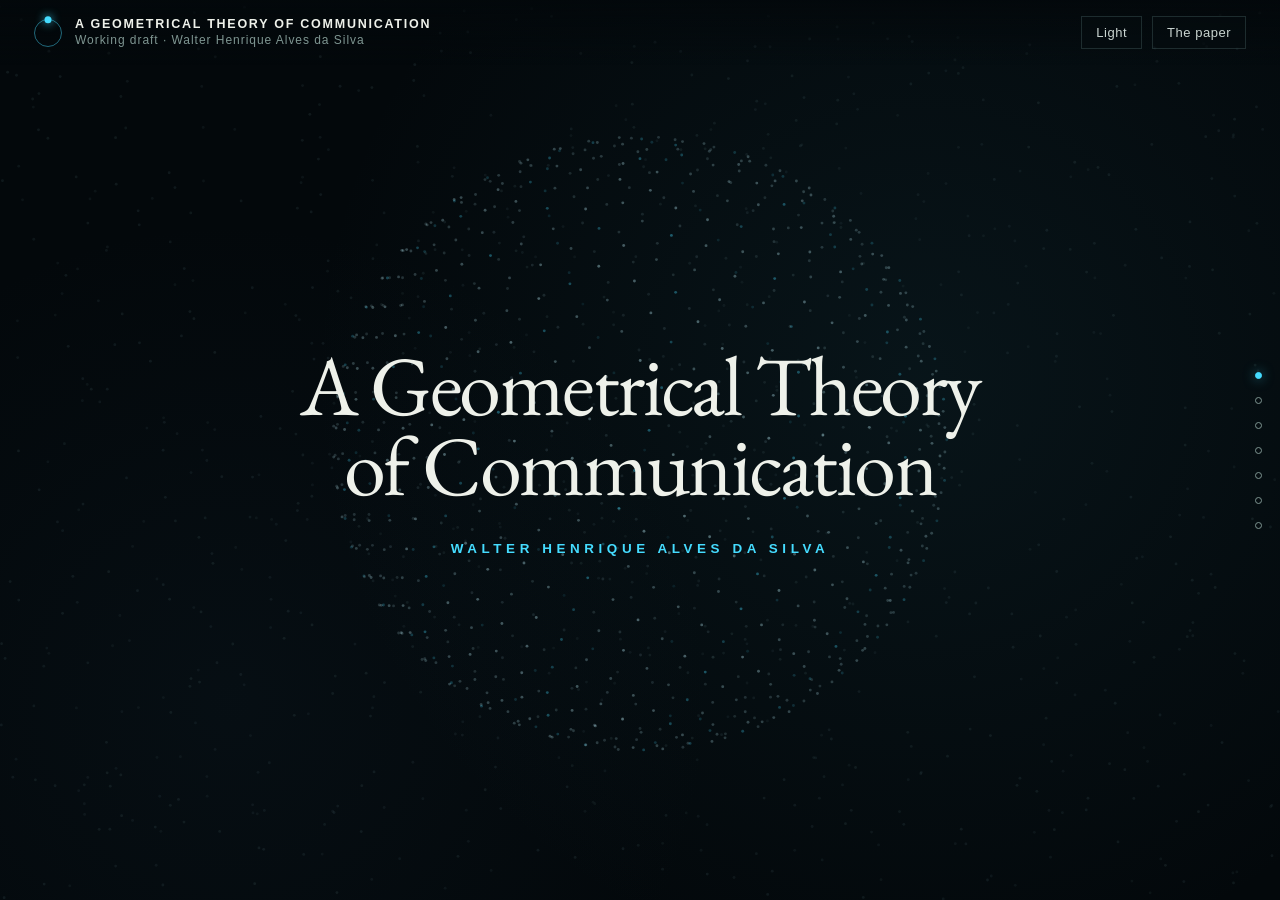
==== commit 8fc7cba1: "Paper version 1.0 and the finished presentation Replace the v1 draft with main.tex and main.pdf, the" ====
--- a/docs/index.html
+++ b/docs/index.html
@@ -16,13 +16,13 @@
 <div id="labels" aria-hidden="true"></div>
 
 <header class="topbar">
-  <a class="brand" href="#question">
+  <a class="brand" href="#title">
     <span class="ring" id="ring"><i></i></span>
     <span><strong>A Geometrical Theory of Communication</strong><small>Working draft · Walter Henrique Alves da Silva</small></span>
   </a>
   <div class="actions">
     <button class="small-button" id="theme" type="button" aria-label="Switch to the light theme">Light</button>
-    <a class="small-button" href="https://github.com/faltz009/geometrical-theory-of-communication">The paper</a>
+    <a class="small-button" href="https://github.com/faltz009/geometrical-theory-of-communication/blob/main/main.pdf">The paper</a>
   </div>
 </header>
 <nav class="rail" id="rail" aria-label="Chapters"></nav>
@@ -30,11 +30,33 @@
 <main id="deck" tabindex="-1">
 
   <!-- ===================== 01 · The question ===================== -->
+  <section class="step" id="title" data-part="question" data-part-num="01" data-part-label="What is information?" data-layout="full" data-scene="sphere">
+    <div class="copy">
+      <h1 class="intro-title long">A Geometrical Theory of Communication</h1>
+      <p class="intro-sub">Walter Henrique Alves da Silva</p>
+    </div>
+  </section>
+
+  <section class="step" id="about" data-part="question" data-part-num="01" data-part-label="What is information?" data-layout="full" data-scene="dust">
+    <div class="copy">
+      <h2>What is this?</h2>
+      <p class="names-sub">In 1948 Claude Shannon’s <i>A Mathematical Theory of Communication</i> showed how to send any message, by agreeing on its symbols beforehand, and Warren Weaver named the two problems it left open: whether the meaning arrives, and whether it has the effect intended. <i>A Geometrical Theory of Communication</i> takes up those two problems by putting back what Shannon set aside, the reference a meaning is checked against. This presentation walks through it in seven sections:</p>
+      <table class="atlas">
+        <tr><td class="part">01</td><td><a href="#answers">What is information?</a></td><td>Something you didn’t know, and everything is written in it</td></tr>
+        <tr><td class="part">02</td><td><a href="#t-communicate">A communication problem</a></td><td>How do I tell you what I know?</td></tr>
+        <tr><td class="part">03</td><td><a href="#t-shannon">Shannon’s bit</a></td><td>How did we learn to send any message at all?</td></tr>
+        <tr><td class="part">04</td><td><a href="#shape-intro">The geometric bit</a></td><td>What is the shape of information?</td></tr>
+        <tr><td class="part">05</td><td><a href="#t-exist">Operationalizing identity</a></td><td>What changes once meaning is measured?</td></tr>
+        <tr><td class="part">06</td><td><a href="#t-operate">Operating geometric bits</a></td><td>How do composition and noise work in space?</td></tr>
+        <tr><td class="part">07</td><td><a href="#t-conclusion">Conclusion</a></td><td>What follows from it?</td></tr>
+      </table>
+    </div>
+  </section>
+
   <section class="step" id="question" data-part="question" data-part-num="01" data-part-label="What is information?" data-layout="full" data-scene="sphere">
     <div class="copy">
       <h1>What is information?</h1>
-      <p class="etym"><span class="etym-word">in·form·āre</span><span class="etym-gloss">Latin: to give form, to shape</span></p>
-      <p class="hint">Scroll</p>
+      <p class="etym"><span class="etym-word">in·form·āre</span><span class="etym-big">to give form</span><span class="etym-gloss">Latin, also: to shape</span></p>
     </div>
   </section>
 
@@ -81,9 +103,14 @@
   <section class="step" id="fields" data-part="question" data-part-num="01" data-part-label="What is information?" data-scene="fields">
     <div class="copy dense">
       <span class="kicker">01 / What is information?</span>
-      <p>The object, our view of it and the symbol for it separate three questions:</p>
-      <p class="qs"><span>What exists?</span><span>How do we observe it, and know it?</span><span>How do we represent it, and pass it on?</span></p>
-      <p>Each field answers one of them from its own place on the relation, which is why, from inside any one field, the others look like separate subjects.</p>
+      <h2>Why do the fields look separate?</h2>
+      <p>The lighter, our view of it and the word for it are three places on one relation, and each place asks its own question:</p>
+      <ul class="hotlist">
+        <li><b>the thing</b>: what exists? physics and metaphysics</li>
+        <li><b>the observation</b>: how do we observe it, and know it? measurement and epistemology</li>
+        <li><b>the sign</b>: how do we represent it, and pass it on? linguistics and engineering</li>
+      </ul>
+      <p><b>Each field answers one of these questions from its own place on the relation</b>, so from inside any one field the others look like separate subjects, and what they share is the relation itself.</p>
     </div>
   </section>
 
@@ -163,6 +190,19 @@
       <h2>How did Shannon and Weaver solve Level A?</h2>
       <p>Level A is where to start, since what Shannon set aside to solve it is exactly what Level B needs back. He set meaning aside, on purpose. Shannon wrote in 1948 that the semantic aspects of communication <em class="q">“are irrelevant to the engineering problem”</em>; the task was to recover, at one end, the message selected at the other.</p>
       <p>Information, in Weaver’s words, is <em class="q">“a measure of one’s freedom of choice when one selects a message.”</em> It belongs to the whole set of messages that could have been sent: it <em class="q">“relates not so much to what you do say, as to what you could say.”</em></p>
+    </div>
+  </section>
+
+  <section class="step" id="three-parts" data-part="bit" data-part-num="03" data-part-label="Shannon’s bit" data-scene="gshannon3" data-fig="compact">
+    <div class="copy dense">
+      <span class="kicker">03 / Shannon’s bit</span>
+      <h2>What is in Shannon’s theory?</h2>
+      <p>Shannon’s 1948 theory has three parts:</p>
+      <ul class="hotlist">
+        <li><b>the bit</b>, the unit: a choice between two, 0 or 1, whose meaning both sides agree on beforehand</li>
+        <li><b>entropy</b>, the measure: how much we do not know about what will be sent, counted from the odds of every possibility</li>
+        <li><b>noise</b>, the channel: whatever changes a message on the way, and the <span class="hotword" data-def="capacity" tabindex="0" role="button">capacity</span>, the most a channel can carry despite it</li>
+      </ul>
     </div>
   </section>
 
@@ -195,16 +235,17 @@
     </div>
   </section>
 
-  <section class="step" id="entropy" data-part="bit" data-part-num="03" data-part-label="Shannon’s bit" data-scene="questions" data-fig="compact">
+  <section class="step" id="entropy" data-part="bit" data-part-num="03" data-part-label="Shannon’s bit" data-scene="ggas" data-fig="compact">
     <div class="copy dense">
       <span class="kicker">03 / Shannon’s bit</span>
       <h2>Shannon’s entropy</h2>
       <div class="def">
-        <p class="def-main">Entropy measures how hard a source is to predict.</p>
-        <p class="def-note">In bits, it is the number of yes-or-no questions it takes, on average, to find what was sent.</p>
-      </div>
-      <p>A coin that always lands heads tells you nothing when it lands, since you knew the answer before it fell, and a fair coin tells you one full bit, since you could not have guessed it.</p>
-      <p>With eight equally likely messages, three questions always find the one that was sent, and when some are more likely than others, asking about those first takes fewer questions on average. The count never depends on what the messages say, only on how many there could be and how likely each one is.</p>
+        <p class="def-main">Entropy measures how much we do not know.</p>
+        <p class="def-note">It is counted from the odds of every possibility.</p>
+      </div>
+      <p>A coin that always lands heads leaves nothing unknown, since you knew the answer before it fell, and a fair coin leaves one bit unknown, since either side is as likely as the other.</p>
+      <p>The same count describes a gas in a box: one molecule could be anywhere, so the odds of finding it in a given corner are small, and the odds of finding all of them in one corner are so small that it never happens, since the spread-out arrangements outnumber it by far.</p>
+      <p>Entropy counts how many ways things could be and how likely each one is, so it never depends on what the possibilities are, only on how many there are and their odds.</p>
     </div>
   </section>
 
@@ -229,6 +270,7 @@
       <h2>Every bit is somewhere</h2>
       <p>A bit is always held by something physical: a high or low voltage on a wire, a magnet pointing one way or the other on a disk, a pit or a flat spot on a disc, a hole punched or left in a card.</p>
       <p>So every bit sits somewhere in space and takes time to travel, which means it has a shape, and looking at that shape shows what the bit keeps and what it leaves out.</p>
+      <p>What a bit holds is one difference, this or that, 0 or 1, and information in Shannon’s sense is counted in such differences. So what does a difference look like in space?</p>
     </div>
   </section>
 
@@ -258,14 +300,22 @@
     </div>
   </section>
 
+  <section class="step" id="noise-shannon" data-part="bit" data-part-num="03" data-part-label="Shannon’s bit" data-scene="gnoisecube" data-fig="compact">
+    <div class="copy dense">
+      <span class="kicker">03 / Shannon’s bit</span>
+      <h2>What does noise do to a message?</h2>
+      <p>Noise is anything that changes a message on its way from sender to receiver, like a scratch on a disc or static on the radio turning a 0 into a 1.</p>
+      <p>Shannon treated noise in the same 1948 paper, where he showed that every channel has a <span class="hotword" data-def="capacity" tabindex="0" role="button">capacity</span>, the most bits per second it can carry with as few errors as we want, and that this capacity depends on how strong the noise is compared with the signal.</p>
+    </div>
+  </section>
+
   <section class="step" id="structure" data-part="bit" data-part-num="03" data-part-label="Shannon’s bit" data-scene="gstructure" data-fig="compact">
     <div class="copy dense">
       <span class="kicker">03 / Shannon’s bit</span>
       <h2>A signal has a structure</h2>
       <p>110 and 011 hold the same symbols in a different order, and read from 000, one bit per axis, they end on different corners of the cube.</p>
       <p><strong>Read as a whole</strong>, a string is a place in a structure: 10 and 01 are different corners of the square, and 1101 and 1110 different corners of the four-dimensional cube, so the order carries the meaning.</p>
-      <p class="plain">Information is that structure.</p>
-      <p><strong>Read linearly</strong>, one symbol at a time, the same string is a line of yes-or-no choices, the questions <span class="hotword recall" data-recall="entropy" tabindex="0" role="button">entropy counts</span>.</p>
+      <p><strong>Read linearly</strong>, one symbol at a time, the same string is a sequence of choices, each with its odds, which is what <span class="hotword recall" data-recall="entropy" tabindex="0" role="button">entropy counts</span>.</p>
     </div>
   </section>
 
@@ -294,7 +344,7 @@
         <p class="def-eq">A = A</p>
         <p class="def-note">Change over invariance is the same relation read from its other end: what changes is measured against what stays, and what stays is recognized through what changes.</p>
       </div>
-      <p>Shannon’s bit keeps the change and assumes the invariance, and the rest of this work gives that invariance a form we can check.</p>
+      <p>The rest of this work rebuilds Shannon’s three parts with the invariance kept: the geometric bit, closure, and an exact account of noise.</p>
     </div>
   </section>
 
@@ -329,7 +379,7 @@
     <div class="copy dense">
       <span class="kicker">04 / The geometric bit</span>
       <h2>The alphabet of space</h2>
-      <p>The alphabet of binary is 0 and 1, and the alphabet of DNA is four bases (A, T, C, G) and their folding organization. The alphabet of space is <b>perpendicularity and symmetry</b>, and the circle’s four poles carry both:</p>
+      <p>The alphabet of binary is 0 and 1, and the alphabet of DNA is four bases (A, T, C, G) and their folding organization. The alphabet of space is <b>perpendicularity and symmetry</b>, and the circle’s four points 1, <i>i</i>, −1 and −<i>i</i> carry both, where <i>i</i> is a quarter turn: multiplying a direction by <i>i</i> turns it by a right angle.</p>
       <ul class="hotlist">
         <li>perpendicularity is marked by the letters, since 1 and <i>i</i> are a right angle apart and moving along 1 changes nothing along <i>i</i>, which is difference</li>
         <li>symmetry is marked by the signs, since 1 and −1 are the same unit on opposite sides of the centre and knowing where 1 is tells you exactly where −1 is, which is sameness</li>
@@ -370,13 +420,13 @@
     </div>
   </section>
 
-  <section class="step" id="two-references" data-part="gbit" data-part-num="04" data-part-label="The geometric bit" data-scene="glighter" data-fig="compact">
+  <section class="step" id="two-references" data-part="gbit" data-part-num="04" data-part-label="The geometric bit" data-scene="gsample" data-fig="compact">
     <div class="copy dense">
       <span class="kicker">04 / The geometric bit</span>
       <h2>The turn preserves identity</h2>
-      <p>Say we both look at the lighter from different places, and as we move around it our views keep changing, yet at every moment the angle between us is an exact quantity, so rotating your view back by that angle gives mine, and the lighter each of us sees is the same lighter.</p>
-      <p>At Level B, the meaning I send has to arrive as the meaning you understand, and here that meaning is the lighter itself, which stays the same while our places, our views and our words for it change. Since the angle between our frames can be stated exactly, you can undo it and reach what I meant, so the identity arrives as it was sent.</p>
-      <p>This is a simplified explanation, <span class="hotword" data-def="frames" tabindex="0" role="button">more technically</span>.</p>
+      <p>When we both look at the lighter from different places, what reaches each of us is the light around it, a field with a value at every point, and each of us reads that field at our own points, mine on one grid and yours on a grid turned by the angle between us.</p>
+      <p>Shannon’s <span class="hotword" data-def="fieldsampling" tabindex="0" role="button">sampling theorem</span> says that a field with limited detail is fixed exactly by its values at enough points, so you and I rebuild the same lighter from different samples, and the turn between us changes which points we read and not what we rebuild.</p>
+      <p>At Level B, the meaning I send has to arrive as the meaning you understand, and here the meaning is the lighter itself, which you rebuild exactly from your own samples, so the identity arrives as it was sent.</p>
     </div>
   </section>
 
@@ -402,7 +452,7 @@
       <span class="kicker">04 / The geometric bit</span>
       <h2>The shape of matter</h2>
       <p>The three-sphere is the shape general relativity gives a closed universe, and it was the first shape Einstein gave the whole cosmos, in 1917, a space with no edge where a traveller who keeps going straight comes back to where they started.</p>
-      <p>Reading its two rotations keeps how they compare and sets their shared rotation aside, so the three-sphere fills with circles, one over every point of an ordinary sphere and every circle linked with every other, which is the Hopf fibration.</p>
+      <p>A point of the three-sphere is two rotations held together, and if we keep only how the two compare and ignore the turn they share, each point lands on a point of an ordinary sphere, with all the points that land on the same place forming a circle. So the three-sphere is filled with circles, one for each point of the ordinary sphere and each linked with every other, which is the Hopf fibration.</p>
       <p>Physics keeps finding it: <span class="hotword" data-def="monopole" tabindex="0" role="button">Dirac’s magnetic monopole is built on it</span>, every qubit is read on its sphere, and <span class="hotword" data-def="hopfion" tabindex="0" role="button">light can be tied into its linked circles</span>.</p>
     </div>
   </section>
@@ -474,7 +524,7 @@
         <p class="def-main">Closure measures what we know: the return of a distinction to its reference.</p>
         <p class="def-note">Entropy counts what could have been sent, and closure checks that what arrived is what was sent.</p>
       </div>
-      <p><span class="hotword recall" data-recall="entropy" tabindex="0" role="button">Entropy measures what we do not know</span>, how many questions remain, and closure measures what we do know, the part of a message that comes back to its reference. Shannon’s bit leaves that reference to an agreement made beforehand, and closure can check it, because the reference now travels with the message.</p>
+      <p><span class="hotword recall" data-recall="entropy" tabindex="0" role="button">Entropy measures what we do not know</span>, and closure measures what we do know, the part of a message that comes back to its reference. Shannon’s bit leaves that reference to an agreement made beforehand, and closure can check it, because the reference now travels with the message.</p>
       
     </div>
   </section>
@@ -536,6 +586,7 @@
         <div class="c L row"><span class="mk"></span><span>Given, 0 or 1</span></div><div class="c M ax"><span>Discreteness</span></div><div class="c R row"><span class="mk"></span><span>Derived, the count of whole rotations</span></div>
         <div class="c L row"><span class="mk"></span><span>Approached by adding bits</span></div><div class="c M ax"><span>Continuity</span></div><div class="c R row"><span class="mk"></span><span>Where it starts, <i>π</i> and <i>e</i></span></div>
         <div class="c L row"><span class="mk no">—</span><span class="none">Agreed beforehand</span></div><div class="c M ax"><span>Identity</span></div><div class="c R row"><span class="mk yes">✓</span><span>Checked, <i>e</i><sup>2π<i>i</i></sup>&thinsp;<i>A</i> = <i>A</i></span></div>
+        <div class="c L row"><span class="mk no">—</span><span class="none">Random, known only by how strong it is</span></div><div class="c M ax"><span>Noise</span></div><div class="c R row"><span class="mk yes">✓</span><span>Exact and deterministic</span></div>
         <div class="c L row"><span class="mk"></span><span>A reading of the geometric bit</span></div><div class="c M ax"><span>Relation</span></div><div class="c R row"><span class="mk"></span><span>Holds Shannon’s bit as one of its readings</span></div>
         <div class="c L band">What it composes into</div><div class="c M"></div><div class="c R band">What it composes into</div>
         <div class="c L fig"><div class="slot"></div><p>Hypercubes</p></div><div class="c M"></div><div class="c R fig"><div class="slot"></div><p>Hyperspheres</p></div>
@@ -546,17 +597,17 @@
     </div>
   </section>
 
-  <section class="step" id="t-exist" data-part="exist" data-part-num="05" data-part-label="Identity, measured" data-layout="full" data-scene="tlaw">
-    <div class="copy">
-      <p class="intro-q">What changes once identity is measured instead of assumed?</p>
-      <h1 class="intro-title">Identity, Measured</h1>
+  <section class="step" id="t-exist" data-part="exist" data-part-num="05" data-part-label="Operationalizing identity" data-layout="full" data-scene="tlaw">
+    <div class="copy">
+      <p class="intro-q">What changes once meaning is measured?</p>
+      <h1 class="intro-title">Operationalizing Identity</h1>
       <p class="intro-sub">One science</p>
     </div>
   </section>
 
-  <section class="step" id="where" data-part="exist" data-part-num="05" data-part-label="Identity, measured" data-scene="gwhere" data-fig="compact">
-    <div class="copy dense">
-      <span class="kicker">05 / Identity, measured</span>
+  <section class="step" id="where" data-part="exist" data-part-num="05" data-part-label="Operationalizing identity" data-scene="gwhere" data-fig="compact">
+    <div class="copy dense">
+      <span class="kicker">05 / Operationalizing identity</span>
       <h2>Easier to say where it isn’t</h2>
       <p>Look back at the last screens, physics at every scale, all three theories of motion, much of mathematics, the technology we use every day and closure in every science, and each of them runs on the same sentence, <span class="m c-math">e<sup>iπ</sup> + 1 = 0</span>, most of the time without naming it.</p>
       <p>It is easier to say where it is not yet written: wherever we describe things without mathematical notation, in natural language and across the humanities.</p>
@@ -564,9 +615,9 @@
     </div>
   </section>
 
-  <section class="step" id="law" data-part="exist" data-part-num="05" data-part-label="Identity, measured" data-scene="exps" data-fig="compact">
-    <div class="copy dense">
-      <span class="kicker">05 / Identity, measured</span>
+  <section class="step" id="law" data-part="exist" data-part-num="05" data-part-label="Operationalizing identity" data-scene="exps" data-fig="compact">
+    <div class="copy dense">
+      <span class="kicker">05 / Operationalizing identity</span>
       <h2>A physical law</h2>
       <p>So what is it? A relation that all of these descriptions rely on, and that holds in every one of them, is what physics calls a law. Newton’s laws and the laws of thermodynamics count as physical because we can identify the quantities, measure their relationship and check that the description keeps what the measurements establish, and Euler’s identity passes the same test, since each of its symbols is a measurement anyone can repeat.</p>
       <p>The symbols are agreed on, since the 1 could be written with any mark and the right angle is 90 only because we chose degrees, but what they point to is not: the unit comes back whole and discrete after every full rotation, and two equal steps reach its opposite in any notation. <span class="hotword" data-def="convention" tabindex="0" role="button">We put notation on the objects and relationships that are useful and coherent</span>, so the law is the relationship, the shape of information, and the symbol is the name we agreed to give it.</p>
@@ -576,9 +627,9 @@
     </div>
   </section>
 
-  <section class="step" id="scale" data-part="exist" data-part-num="05" data-part-label="Identity, measured" data-scene="anysize" data-fig="compact">
-    <div class="copy dense">
-      <span class="kicker">05 / Identity, measured</span>
+  <section class="step" id="scale" data-part="exist" data-part-num="05" data-part-label="Operationalizing identity" data-scene="anysize" data-fig="compact">
+    <div class="copy dense">
+      <span class="kicker">05 / Operationalizing identity</span>
       <h2>Space curves the same way everywhere</h2>
       <p>Wrap a string around anything round, a cup, a wheel or a planet, lay it against the diameter, and it measures three diameters and a little more, 3.14159…, whatever the size, whatever unit you measure in and whoever does the measuring.</p>
       <p>An atom, a planet and a galaxy all curve the same way, and anyone in the universe who can hold a string finds the same π, so π belongs to space itself and not to our notation, the same symmetry at every size.</p>
@@ -586,9 +637,9 @@
       <div class="euler-badge" aria-hidden="true"><i>e</i><sup><i>i</i><b class="on">π</b></sup> + 1 = 0</div>
   </section>
 
-  <section class="step" id="e-measured" data-part="exist" data-part-num="05" data-part-label="Identity, measured" data-scene="egrow" data-fig="compact">
-    <div class="copy dense">
-      <span class="kicker">05 / Identity, measured</span>
+  <section class="step" id="e-measured" data-part="exist" data-part-num="05" data-part-label="Operationalizing identity" data-scene="egrow" data-fig="compact">
+    <div class="copy dense">
+      <span class="kicker">05 / Operationalizing identity</span>
       <h2><i>e</i> is measured in every lab</h2>
       <p>Anything that changes in proportion to what it already has follows <i>e</i>: a radioactive sample loses the same fraction every second, a hot cup cools toward the room, a charged capacitor drains and a colony of bacteria grows, and every lab that times one of these finds the same <i>e</i>, 2.71828…, in any unit and whoever does the timing.</p>
       <p>Rotation is the same accumulation with the change pointing sideways, since in <span class="m c-math">e<sup>iθ</sup></span> each step is at a right angle to where the point already is, so it neither grows nor fades and goes around instead, and the same <i>e</i> that times the decay times the rotation.</p>
@@ -596,9 +647,9 @@
       <div class="euler-badge" aria-hidden="true"><b class="on"><i>e</i></b><sup><i>i</i>π</sup> + 1 = 0</div>
   </section>
 
-  <section class="step" id="perp-space" data-part="exist" data-part-num="05" data-part-label="Identity, measured" data-scene="gplumb" data-fig="compact">
-    <div class="copy dense">
-      <span class="kicker">05 / Identity, measured</span>
+  <section class="step" id="perp-space" data-part="exist" data-part-num="05" data-part-label="Operationalizing identity" data-scene="gplumb" data-fig="compact">
+    <div class="copy dense">
+      <span class="kicker">05 / Operationalizing identity</span>
       <h2>The right angle is in space</h2>
       <p>Hang a weight on a string and let water settle, and the string meets the surface at a right angle anywhere on Earth, so gravity gives the right angle at every point before anyone writes it down, and builders check it with a cord knotted into lengths of 3, 4 and 5.</p>
       <p>It could not be any other angle, since rotating by a right angle is the one step that, taken twice, reaches the opposite, <span class="m c-math">i² = −1</span>, and the signs of arithmetic, the waves of physics and every rotation composed before rely on that single value.</p>
@@ -606,9 +657,9 @@
       <div class="euler-badge" aria-hidden="true"><i>e</i><sup><b class="on"><i>i</i></b>π</sup> + 1 = 0</div>
   </section>
 
-  <section class="step" id="consistent" data-part="exist" data-part-num="05" data-part-label="Identity, measured" data-scene="gconsist" data-fig="compact">
-    <div class="copy dense">
-      <span class="kicker">05 / Identity, measured</span>
+  <section class="step" id="consistent" data-part="exist" data-part-num="05" data-part-label="Operationalizing identity" data-scene="gconsist" data-fig="compact">
+    <div class="copy dense">
+      <span class="kicker">05 / Operationalizing identity</span>
       <h2>Every measurement agrees</h2>
       <p>π is measured with a string, <i>e</i> with a clock and the right angle with a plumb line, and together they mark a few places in space, the full rotation, the half and the quarter. We decide to write 1 at the full rotation and 90° or <i>i</i> at the quarter, so the symbols are ours to choose, while the places they mark belong to space.</p>
       <p>There are only a handful of places where a number, once placed, tells the truth about reality, and they are why multiplication, which began with counting sheep, can calculate a radio wave. Every field that composes rotation checks those same places each time it works, when an orbit is predicted, a qubit is read or a phone call arrives.</p>
@@ -618,9 +669,9 @@
     </div>
   </section>
 
-  <section class="step" id="gbit" data-part="exist" data-part-num="05" data-part-label="Identity, measured" data-scene="greturn" data-fig="compact">
-    <div class="copy dense">
-      <span class="kicker">05 / Identity, measured</span>
+  <section class="step" id="gbit" data-part="exist" data-part-num="05" data-part-label="Operationalizing identity" data-scene="greturn" data-fig="compact">
+    <div class="copy dense">
+      <span class="kicker">05 / Operationalizing identity</span>
       <h2>What does it mean for identity to be a physical law?</h2>
       <p>Until now, calling an apple an apple is something we agree on beforehand, <span class="hotword recall" data-recall="send" tabindex="0" role="button">the way Shannon’s bit agrees</span> on what 0 and 1 stand for. Tying identity to physics gives meaning a shape.</p>
       <p>Plato thought every idea had a form, a perfect shape that every apple and every word for apple points back to, and he placed those forms outside the world. Here the shape is in the world, made of the same rotations as everything else, so it can be measured.</p>
@@ -628,9 +679,9 @@
     </div>
   </section>
 
-  <section class="step" id="shared-world" data-part="exist" data-part-num="05" data-part-label="Identity, measured" data-scene="dnahelix" data-fig="compact">
-    <div class="copy dense">
-      <span class="kicker">05 / Identity, measured</span>
+  <section class="step" id="shared-world" data-part="exist" data-part-num="05" data-part-label="Operationalizing identity" data-scene="dnahelix" data-fig="compact">
+    <div class="copy dense">
+      <span class="kicker">05 / Operationalizing identity</span>
       <h2>Language is hard</h2>
       <p>Words shift between cultures, the same word carries different feelings for different people, and no two people learned love the same way.</p>
       <p>Every perspective is valid, so how can we account for all of them? We only need what all of them share, the part every observer agrees on, which in physics is the light cone: what can reach whom, and in what order. That shared reality is spacetime, the same space, the same light, the same apple falling from the same tree, and every meaning is built out of it, so lining up the world lines up the meanings built on it.</p>
@@ -638,18 +689,18 @@
     </div>
   </section>
 
-  <section class="step" id="runs-on-it" data-part="exist" data-part-num="05" data-part-label="Identity, measured" data-scene="gembed3d" data-fig="compact">
-    <div class="copy dense">
-      <span class="kicker">05 / Identity, measured</span>
+  <section class="step" id="runs-on-it" data-part="exist" data-part-num="05" data-part-label="Operationalizing identity" data-scene="gembed3d" data-fig="compact">
+    <div class="copy dense">
+      <span class="kicker">05 / Operationalizing identity</span>
       <h2>Does it still look weird?</h2>
       <p>Language models already do a rough version of this. Each word becomes a point, and words with similar meanings end up close together, so apple sits near pear and love sits near care. Two languages learned separately <span class="hotword" data-def="crossling" tabindex="0" role="button">line up by a single rotation</span>, well enough to translate.</p>
       <p>Models trained on different data, and even on pictures instead of words, <span class="hotword" data-def="platonic" tabindex="0" role="button">end up agreeing on which things relate to which</span>. The shape of meaning comes from the world they all learn from, which is how your words reach me.</p>
     </div>
   </section>
 
-  <section class="step" id="strain" data-part="exist" data-part-num="05" data-part-label="Identity, measured" data-scene="gstrain" data-fig="compact">
-    <div class="copy dense">
-      <span class="kicker">05 / Identity, measured</span>
+  <section class="step" id="strain" data-part="exist" data-part-num="05" data-part-label="Operationalizing identity" data-scene="gstrain" data-fig="compact">
+    <div class="copy dense">
+      <span class="kicker">05 / Operationalizing identity</span>
       <h2>The rest is residue</h2>
       <p>The models find that shape by guessing it from enormous amounts of text, with no fixed reference to check against, and the guessing is expensive:</p>
       <ul class="hotlist">
@@ -660,9 +711,9 @@
     </div>
   </section>
 
-  <section class="step" id="paradigm" data-part="exist" data-part-num="05" data-part-label="Identity, measured" data-scene="gparadigm" data-fig="compact">
-    <div class="copy dense">
-      <span class="kicker">05 / Identity, measured</span>
+  <section class="step" id="paradigm" data-part="exist" data-part-num="05" data-part-label="Operationalizing identity" data-scene="gparadigm" data-fig="compact">
+    <div class="copy dense">
+      <span class="kicker">05 / Operationalizing identity</span>
       <h2>One paradigm for science</h2>
       <p>Every science passes descriptions from one observer to another, so every science depends on Level B: when a physicist, a biologist or a programmer says “this is the same thing”, they need a way to check it.</p>
       <p>A check needs a reference outside what it checks. Euler’s identity, as a physical law, is one: it belongs to no field and no notation, and anyone can measure it with a string, a clock and a plumb line.</p>
@@ -670,17 +721,17 @@
     </div>
   </section>
 
-  <section class="step" id="almost" data-part="exist" data-part-num="05" data-part-label="Identity, measured" data-layout="full" data-scene="gconstellation">
-    <div class="copy">
-      <span class="kicker">05 / Identity, measured</span>
+  <section class="step" id="almost" data-part="exist" data-part-num="05" data-part-label="Operationalizing identity" data-layout="full" data-scene="gconstellation">
+    <div class="copy">
+      <span class="kicker">05 / Operationalizing identity</span>
       <h2>Science almost does it already</h2>
       <p class="names-sub">Euler’s identity and the complex plane are already written into the equations of all of these.</p>
     </div>
   </section>
 
-  <section class="step" id="truth" data-part="exist" data-part-num="05" data-part-label="Identity, measured" data-scene="coding" data-fig="compact">
-    <div class="copy dense">
-      <span class="kicker">05 / Identity, measured</span>
+  <section class="step" id="truth" data-part="exist" data-part-num="05" data-part-label="Operationalizing identity" data-scene="coding" data-fig="compact">
+    <div class="copy dense">
+      <span class="kicker">05 / Operationalizing identity</span>
       <h2>What about incompleteness?</h2>
       <p>In the 1920s Hilbert hoped mathematics could prove, from its own rules, that it would never contradict itself. In 1931 Gödel showed that it cannot: any system of rules strong enough for arithmetic has true statements it cannot prove, and it cannot prove its own consistency.</p>
       <p>His proof turns sentences into numbers, <span class="hotword recall" data-recall="many-bits" tabindex="0" role="button">the same step as writing letters as numbers</span>, so the system can talk about itself. But the one who reads that number as a sentence, and sees that it is true, is Gödel, standing outside the system. <span class="hotword" data-def="incompleteness" tabindex="0" role="button">No system can check itself</span>: the check comes from outside.</p>
@@ -688,9 +739,9 @@
     </div>
   </section>
 
-  <section class="step" id="exists" data-part="exist" data-part-num="05" data-part-label="Identity, measured" data-scene="interact">
-    <div class="copy dense">
-      <span class="kicker">05 / Identity, measured</span>
+  <section class="step" id="exists" data-part="exist" data-part-num="05" data-part-label="Operationalizing identity" data-scene="interact">
+    <div class="copy dense">
+      <span class="kicker">05 / Operationalizing identity</span>
       <h2>To exist is to interact</h2>
       <p>Why can everyone share one reference? Because we all share one reality, and what exists is what can enter a comparison. The lighter on the desk reflects light, resists a hand, exchanges heat and can produce a flame, and those interactions are how we encounter it. What would it mean to say that something existed physically if it could enter no interaction at all?</p>
       <div class="def">
@@ -701,9 +752,9 @@
     </div>
   </section>
 
-  <section class="step" id="dependent" data-part="exist" data-part-num="05" data-part-label="Identity, measured" data-scene="markov" data-fig="compact">
-    <div class="copy dense">
-      <span class="kicker">05 / Identity, measured</span>
+  <section class="step" id="dependent" data-part="exist" data-part-num="05" data-part-label="Operationalizing identity" data-scene="markov" data-fig="compact">
+    <div class="copy dense">
+      <span class="kicker">05 / Operationalizing identity</span>
       <h2>Nothing is independent</h2>
       <p>Two things are independent when knowing one tells you nothing at all about the other. Now picture something independent of everything else: no light leaves it, no heat, no push, no trace in any record or any mind. There is no way, even in principle, to tell it apart from nothing.</p>
       <p>So whatever exists for anyone is tied to them, however weakly, and physics already says so in one place, since gravity pulls on everything that has energy, which ties every physical thing to every other, and gravity too is <span class="hotword recall" data-recall="theories" tabindex="0" role="button">written with the rotations we have been following</span>, in a more complex form.</p>
@@ -711,9 +762,9 @@
     </div>
   </section>
 
-  <section class="step" id="s5-summary" data-part="exist" data-part-num="05" data-part-label="Identity, measured" data-scene="gcircle" data-fig="compact">
-    <div class="copy dense">
-      <span class="kicker">05 / Identity, measured</span>
+  <section class="step" id="s5-summary" data-part="exist" data-part-num="05" data-part-label="Operationalizing identity" data-scene="gcircle" data-fig="compact">
+    <div class="copy dense">
+      <span class="kicker">05 / Operationalizing identity</span>
       <h2>The argument so far</h2>
       <ol class="steps">
         <li>Identity is a physical law, measured with a string, a clock and a plumb line.</li>
@@ -730,161 +781,235 @@
 
   <section class="step" id="t-operate" data-part="operate" data-part-num="06" data-part-label="Operating geometric bits" data-layout="full" data-scene="topdouble">
     <div class="copy">
-      <p class="intro-q">What can geometric bits do, and where do they stop?</p>
+      <p class="intro-q">How do composition and noise work in space?</p>
       <h1 class="intro-title">Operating Geometric Bits</h1>
       <p class="intro-sub">One object</p>
     </div>
   </section>
 
+  <section class="step" id="index-6" data-part="operate" data-part-num="06" data-part-label="Operating geometric bits" data-scene="dust" data-layout="full">
+    <div class="copy">
+      <span class="kicker">06 / Operating geometric bits</span>
+      <h2>How does each part of Shannon’s theory change?</h2>
+      <p class="names-sub">Shannon’s theory has a unit, a measure, a way of combining bits, a limit and an account of noise, and this section takes each of them again with the reference kept. One change of viewpoint does the work: a thing is made of perpendicularity and symmetry, and here we look at space itself as the thing, with the same two properties, instead of at the things inside it.</p>
+      <table class="atlas">
+        <tr><th></th><th>Shannon’s theory</th><th>The geometric bit</th></tr>
+        <tr><td class="part">unit</td><td>the bit, 0 or 1</td><td>the circle, <i>e</i><sup><i>iθ</i></sup></td></tr>
+        <tr><td class="part">measure</td><td>entropy</td><td>entropy and closure</td></tr>
+        <tr><td class="part">combining</td><td>hypercubes</td><td>nested fibrations</td></tr>
+        <tr><td class="part">limit</td><td>channel capacity</td><td>the limit theorem: the four division algebras</td></tr>
+        <tr><td class="part">noise</td><td>random, known by its strength</td><td>exact and deterministic</td></tr>
+      </table>
+    </div>
+  </section>
+
   <section class="step" id="shannon-ops" data-part="operate" data-part-num="06" data-part-label="Operating geometric bits" data-scene="gshannonops" data-fig="compact">
     <div class="copy dense">
       <span class="kicker">06 / Operating geometric bits</span>
       <h2>What did Shannon do with his bit?</h2>
-      <p>Once Shannon had the bit, most of his 1948 paper is about operating it: how bits combine into messages, how much a channel can carry, and what noise does to what is sent. Those answers, more than the bit itself, are what every modem, phone and network is built on.</p>
-      <p>The geometric bit needs the same answers: how geometric bits combine, how far combining can go, and what noise does to them.</p>
-    </div>
-  </section>
-
-  <section class="step" id="m-number" data-part="operate" data-part-num="06" data-part-label="Operating geometric bits" data-scene="gcount" data-fig="compact">
-    <div class="copy dense">
-      <span class="kicker">06 / Operating geometric bits</span>
-      <h2>What is a number?</h2>
-      <p>A whole number is discreteness, and discreteness is the circle closing. A circle is the smallest whole thing in curved space, a rotation that comes back to where it started and so is complete in itself, and counting things is counting those closures.</p>
-      <p>The rest of arithmetic comes from the same circle: −1 is half a rotation, 0 is the unit meeting its opposite, a fraction is a rotation that closes after a few steps, and the continuum is the rotation that never quite closes.</p>
-    </div>
-  </section>
-
-  <section class="step" id="one-many" data-part="operate" data-part-num="06" data-part-label="Operating geometric bits" data-scene="gcompose" data-fig="compact">
-    <div class="copy dense">
-      <span class="kicker">06 / Operating geometric bits</span>
-      <h2>How do geometric bits combine?</h2>
-      <p>A single geometric bit is a circle, the smallest whole thing. But a single thing never exists alone, since <span class="hotword recall" data-recall="dependent" tabindex="0" role="button">to exist is to interact</span>, so every identity we meet is identities composed, a chain of perpendicular rotations inside a closed space with each circle linked through the others.</p>
-      <p>Rotations compose in two ways. Side by side, each one keeps running on its own and they are only held together; into each other, one rotation acts on the next. The first gives the mathematics of signals, and the second gives the number systems physics is built from.</p>
-    </div>
-  </section>
-
-  <section class="step" id="side-by-side" data-part="operate" data-part-num="06" data-part-label="Operating geometric bits" data-scene="gpacking" data-fig="compact">
-    <div class="copy dense">
-      <span class="kicker">06 / Operating geometric bits</span>
-      <h2>Side by side: signals</h2>
-      <p><span class="hotword" data-def="signals" tabindex="0" role="button">Every signal is a sum of rotations</span>. A signal using frequencies up to <i>W</i> for a time <i>T</i> holds <i>W</i> × <i>T</i> of them, each with two perpendicular components, which is why it takes 2<i>WT</i> numbers to record it, the count in Shannon’s sampling theorem.</p>
-      <p>Fixing the signal’s power holds all those rotations to one length, so every signal is a point on one of the <span class="hotword recall" data-recall="compose" tabindex="0" role="button">hyperspheres that geometric bits compose into</span>, and <span class="hotword" data-def="shannon1949" tabindex="0" role="button">Shannon drew his channels this way in 1949</span>: noise blurs each point into a small sphere, and the capacity of a channel is how many small spheres fit inside the large one. Shannon’s signal mathematics is geometric bits composed side by side, read as lists of numbers.</p>
-    </div>
-  </section>
-
-  <section class="step" id="algebras" data-part="operate" data-part-num="06" data-part-label="Operating geometric bits" data-scene="tower" data-fig="compact">
-    <div class="copy dense">
-      <span class="kicker">06 / Operating geometric bits</span>
-      <h2>Into each other: four number systems</h2>
-      <p>Into each other, one rotation acts on the next, and the composition only lasts while perpendicularity and symmetry survive it.</p>
+      <p>Most of Shannon’s 1948 paper is about operating signals, how they combine into messages, how much a channel can carry and what noise does to what is sent, and <strong>a signal can carry anything</strong>, since every sound, every picture, light itself and the states of atoms are waves.</p>
+      <p>Shannon’s bit reads a wave, which is <span class="hotword recall" data-recall="physics" tabindex="0" role="button">a rotation seen from the side</span>, as a list of numbers, the heights of its samples, throws away the closure condition and calculates the entropy of what is left, while the geometric bit keeps the closure and composes with it.</p>
+    </div>
+  </section>
+
+  <section class="step" id="builds" data-part="operate" data-part-num="06" data-part-label="Operating geometric bits" data-scene="gpacking" data-fig="compact">
+    <div class="copy dense">
+      <span class="kicker">06 / Operating geometric bits</span>
+      <h2>What do geometric signals build?</h2>
+      <p>A geometric signal can describe everything a signal can, and it keeps the closure: it is rotations side by side, each returning to where it started, and held together to one total length the whole signal is a single point on a sphere, two rotations making the three-sphere and <i>n</i> rotations a sphere of 2<i>n</i> − 1 dimensions, <span class="hotword" data-def="shannon1949" tabindex="0" role="button">the same spheres Shannon drew his channels on in 1949</span>.</p>
+      <p>Composing signals composes these spheres, so any system written as signals is written on these spheres, each filled with copies of the smaller ones the way <span class="hotword recall" data-recall="compose" tabindex="0" role="button">the three-sphere</span> is filled with circles, with every part still carrying its reference.</p>
+    </div>
+  </section>
+
+  <section class="step" id="thing" data-part="operate" data-part-num="06" data-part-label="Operating geometric bits" data-scene="gthing" data-fig="compact">
+    <div class="copy dense">
+      <span class="kicker">06 / Operating geometric bits</span>
+      <h2>What is a thing?</h2>
+      <p>A number is a thing, and mathematics builds the numbers by rotating through <span class="hotword" data-def="expmap" tabindex="0" role="button">the exponential map <i>e</i><sup><i>i</i>θ</sup></span>: a full turn returns to 1, and dividing the turn into <i>n</i> equal steps writes the whole numbers in base <i>n</i>, each at its remainder on the circle. In physics a particle is described by the same expression, since <span class="hotword" data-def="planewave" tabindex="0" role="button">its wave is <i>e</i><sup><i>i</i>(<i>kx</i> − ω<i>t</i>)</sup></span>, and in computation the thing is the bit, which in a geometric bit is that same rotation: an angle that says how far it has turned from 1, and whether it has come back to 1.</p>
+      <p>So a number, a particle and a bit are the same object written by one expression, and each of them stays one thing because its rotation keeps returning to where it started, which is what Euler’s identity <i>e</i><sup>2π<i>i</i></sup> = 1 says. Drawn with time as a third axis, the rotation is <span class="hotword" data-def="eulerhelix" tabindex="0" role="button">Euler’s helix</span>, which seen end-on is the circle and seen from the side is the wave, and since each full turn counts one, <strong><span class="hotword" data-def="quantumclosure" tabindex="0" role="button">the quantum numbers of physics count turns</span> the way the whole numbers do</strong>.</p>
+    </div>
+  </section>
+
+  <section class="step" id="harmony" data-part="operate" data-part-num="06" data-part-label="Operating geometric bits" data-scene="gharmony" data-fig="compact">
+    <div class="copy dense">
+      <span class="kicker">06 / Operating geometric bits</span>
+      <h2>Wave or particle?</h2>
+      <p>The rotation that makes a thing has two sides:</p>
+      <ul class="hotlist">
+        <li>seen as it moves, it is a <b>wave</b>: continuous, every part of the turn the same as every other, which is symmetry</li>
+        <li>seen as it is counted, it is a <b>particle</b>: one whole return at a time, each a single distinction, which is perpendicularity</li>
+      </ul>
+      <p>Wave and particle, the continuous and the discrete, sameness and difference, closure and entropy are one pair under different names, and the pair is something we observe in space, whatever model describes it: information theory calls it closure and entropy, physics wave–particle duality, mathematics the continuous and the discrete, music a vibration and its notes, and in space itself it is symmetry and perpendicularity.</p>
+    </div>
+  </section>
+
+  <section class="step" id="physics-harmony" data-part="operate" data-part-num="06" data-part-label="Operating geometric bits" data-scene="gphysharm" data-fig="compact">
+    <div class="copy dense">
+      <span class="kicker">06 / Operating geometric bits</span>
+      <h2>Physics is already harmony</h2>
+      <p>In 1926 Schrödinger called his paper on quantum mechanics “Quantization as an eigenvalue problem”, which means finding the waves that fit in a space: the shape of a space decides which waves fit in it, and the waves that fit are the only states a particle held in that space can have. Physics already measures them:</p>
+      <ul class="hotlist">
+        <li>on a <b>circle</b>, a whole number of waves around: the notes of a string</li>
+        <li>on a <b>sphere</b>, the shapes of an electron around a nucleus, in groups of 1, 3, 5 and 7: the orbitals of chemistry</li>
+        <li>on the <b>three-sphere</b>, the energy levels of hydrogen (Fock, 1935), holding 1, 4, 9 and 16 of those shapes: with spin, the shells of the periodic table</li>
+      </ul>
+    </div>
+  </section>
+
+  <section class="step" id="one-object" data-part="operate" data-part-num="06" data-part-label="Operating geometric bits" data-scene="gsame" data-fig="compact">
+    <div class="copy dense">
+      <span class="kicker">06 / Operating geometric bits</span>
+      <h2>Physics, mathematics and computation are one object</h2>
+      <p>Everything we have looked at, the numbers, the particles, the notes, the orbitals and the bits, sits in one structure in space, the nested spheres, each filled with copies of the one below, and physics, mathematics and computation are each a projection of it.</p>
+      <p class="plain">Physics, mathematics and computation are one object, and that object is information.</p>
+    </div>
+  </section>
+
+  <section class="step" id="no-one" data-part="operate" data-part-num="06" data-part-label="Operating geometric bits" data-scene="gcompose" data-fig="compact">
+    <div class="copy dense">
+      <span class="kicker">06 / Operating geometric bits</span>
+      <h2>No isolated things</h2>
+      <p>A thing, at its smallest, is circles composed: a single geometric bit is a circle, but <span class="hotword recall" data-recall="dependent" tabindex="0" role="button">to exist is to interact</span> and <span class="hotword" data-def="threebody" tabindex="0" role="button">nothing exists alone</span>, so every thing we meet, from a particle to a planet, is circles composed into each other, each one linked through the others.</p>
+      <p>The one object is something larger, the space where all of these compositions can be, the spheres of the next cards, each filled with copies of the one below, and every thing is a part of it, told apart from the others by where it sits.</p>
+    </div>
+  </section>
+
+  <section class="step" id="why-spheres" data-part="operate" data-part-num="06" data-part-label="Operating geometric bits" data-scene="gnested" data-fig="compact">
+    <div class="copy dense">
+      <span class="kicker">06 / Operating geometric bits</span>
+      <h2>Why circles and spheres?</h2>
+      <p>Because composing things has to keep what makes each of them a thing, perpendicularity and symmetry, and circles and spheres are the shapes that keep both: on them every motion stays at a right angle to the centre, and every point is the same as every other.</p>
+      <p>Space, the place where things can be, is itself a thing, so it has the same shape, and <span class="hotword" data-def="curvedspace" tabindex="0" role="button">space and time are measured to be curved</span>.</p>
+    </div>
+  </section>
+
+  <section class="step" id="rungs" data-part="operate" data-part-num="06" data-part-label="Operating geometric bits" data-scene="gonion" data-fig="compact">
+    <div class="copy dense">
+      <span class="kicker">06 / Operating geometric bits</span>
+      <h2>The nested fibrations</h2>
+      <p>Composing rotations into each other is multiplying them, the way a quarter turn followed by another quarter turn is <i>i</i> × <i>i</i> = −1, a half turn.</p>
       <div class="def">
-        <p class="def-main">Rotations composed into each other keep perpendicularity and symmetry in exactly four number systems.</p>
-        <p class="def-note">The limit theorem, <span class="hotword" data-def="hurwitz" tabindex="0" role="button">proved by Hurwitz in 1898</span>: the real numbers, the complex numbers, the quaternions and the octonions.</p>
-      </div>
-      <p>Each one doubles the one before: the complex numbers give up the order of the line, the quaternions give up commutativity, so the order of rotations matters, and the octonions give up associativity, so their grouping matters. At the next doubling, the sedenions, two things can multiply to nothing and identity can no longer be checked.</p>
-    </div>
-  </section>
-
-  <section class="step" id="fractal" data-part="operate" data-part-num="06" data-part-label="Operating geometric bits" data-scene="gpizza" data-fig="compact">
-    <div class="copy dense">
-      <span class="kicker">06 / Operating geometric bits</span>
-      <h2>The tower repeats itself</h2>
-      <p>Keeping perpendicularity while dividing the circle further is what builds the tower. Cut a pizza into four and the two cuts are perpendicular, one system of right angles. Cut it into eight and there are four cuts in two perpendicular pairs, each pair at a right angle within itself and only related to the other, which is what the octonions do when grouping starts to matter. Divide further and the right angles cannot all be kept, and the lengths themselves fail.</p>
-      <p>Each level also holds the whole of the level below, the circle inside the three-sphere and the three-sphere inside the seven-sphere, so the same structure repeats at every step, which is what the fibrations show.</p>
-    </div>
-  </section>
-
-  <section class="step" id="noise-blur" data-part="operate" data-part-num="06" data-part-label="Operating geometric bits" data-scene="gblur" data-fig="compact">
-    <div class="copy dense">
-      <span class="kicker">06 / Operating geometric bits</span>
-      <h2>What does noise do to a composition?</h2>
-      <p>In Shannon’s channel the noise is random, so every direction of error is equally likely, and all his theory can know about it is its size, the radius of the small sphere. That is enough for his question, how much can get through, and his answer is to space the messages so their spheres never overlap and to throw the noise away.</p>
-      <p>The quaternions give noise a direction. Compose two streams of the same records, the one sent and the one received, and compare them where they part: the difference has a scalar part, which ignores order, and three vector parts, which carry it. A missing record changes the scalar part, and a moved record leaves it exactly as it was and shows up in the vector parts, at a right angle to both records it passed.</p>
-    </div>
-  </section>
-
-  <section class="step" id="noise-theorem" data-part="operate" data-part-num="06" data-part-label="Operating geometric bits" data-scene="gprism" data-fig="compact">
-    <div class="copy dense">
-      <span class="kicker">06 / Operating geometric bits</span>
-      <h2>Noise is precise</h2>
-      <div class="def">
-        <p class="def-main">Two compositions of the same ordered records disagree in exactly two ways: something is missing, or something moved.</p>
-        <p class="def-note">The noise theorem, <span class="hotword" data-def="zerothlaw" tabindex="0" role="button">the Zeroth Law</span>.</p>
-      </div>
-      <p>The scalar part of a product ignores the order of its factors, so it breaks only when something is missing, and a moved record shows only in the vector parts, at a right angle to the records it passed. An error of size ε anywhere in a chain moves the result by exactly ε, so the reading is exact.</p>
-      <p>It holds for everything composed on the three-sphere, and through the trace for every quantum circuit. Up the tower, the complex numbers see only what is missing, the quaternions add what moved, the octonions add what was regrouped, and at the sedenions, where composition stops, noise can no longer be read.</p>
-      <p>Shannon’s theorem says how much gets through noise, and this one says exactly what the noise did.</p>
-    </div>
-  </section>
-
-  <section class="step" id="cup" data-part="operate" data-part-num="06" data-part-label="Operating geometric bits" data-scene="cup" data-fig="compact">
-    <div class="copy dense">
-      <span class="kicker">06 / Operating geometric bits</span>
-      <h2>Where do we live in the tower?</h2>
-      <p>We live at the quaternionic level of this tower, three directions of space read against one reference while things change through time.</p>
-      <p>Look straight down at a round cup and its rim is a circle. Tilt it and the rim becomes an ellipse, and nearly edge on it becomes a line. The cup has not changed, one picture cannot tell you the direction it was taken from, and recognizing one cup through all its views takes three directions of space and the time to move between them.</p>
-    </div>
-  </section>
-
-  <section class="step" id="three" data-part="operate" data-part-num="06" data-part-label="Operating geometric bits" data-scene="three" data-fig="compact">
-    <div class="copy dense">
-      <span class="kicker">06 / Operating geometric bits</span>
-      <h2>Why 3 + 1?</h2>
-      <p>In two dimensions, every motion that stays bounded and keeps going settles into a repeating cycle, which is the Poincaré–Bendixson theorem: the plane can hold a rotation that returns, and nothing new. Three dimensions allow motion that never repeats, the room that change and novelty need, and the fourth direction carries the phase that accumulates as time.</p>
-      <p>So three directions of space and one of time is the smallest setup where perpendicularity and symmetry are both kept and new things can still happen, which is the quaternion level of the tower.</p>
-    </div>
-  </section>
-
-  <section class="step" id="matter-tower" data-part="operate" data-part-num="06" data-part-label="Operating geometric bits" data-scene="gladder" data-fig="compact">
-    <div class="copy dense">
-      <span class="kicker">06 / Operating geometric bits</span>
-      <h2>Where is physics heading?</h2>
-      <p>The geometric bit sits one level below the spacetime we live in, and composing it climbs the tower as spheres laid over spheres: two points over a circle, circles over a sphere, three-spheres over a four-sphere and seven-spheres over an eight-sphere. <span class="hotword" data-def="adams" tabindex="0" role="button">Adams proved in 1960</span> that these fibrations exist only at the four levels of the tower, so they are the tower read as shapes.</p>
-      <p>Physics is already working on these rungs: <span class="hotword" data-def="monopole" tabindex="0" role="button">Dirac’s monopole</span> is the circle over the sphere, <span class="hotword" data-def="instanton" tabindex="0" role="button">the instanton</span> of the theories behind the strong and weak forces is the three-sphere over the four-sphere, <span class="hotword" data-def="furey" tabindex="0" role="button">Cohl Furey builds the Standard Model</span> from ℝ ⊂ ℂ ⊂ ℍ ⊂ 𝕆, and <span class="hotword" data-def="shapeofreality" tabindex="0" role="button">The Shape of Reality derives the proton-to-electron mass ratio and the fine-structure constant</span> from closed paths on the three-sphere. The open problems are the ones <span class="hotword" data-def="towerphys" tabindex="0" role="button">physics has been working on in this tower</span> for decades: why there are three generations of particles, how gravity fits the same structure, and what the octonionic level adds above the spacetime we perceive.</p>
-    </div>
-  </section>
-
-  <section class="step" id="no-abstract" data-part="operate" data-part-num="06" data-part-label="Operating geometric bits" data-scene="gfrom" data-fig="compact">
-    <div class="copy dense">
-      <span class="kicker">06 / Operating geometric bits</span>
-      <h2>So, what is mathematics?</h2>
-      <p class="plain">There is no abstract mathematics.</p>
-      <p>Everything in this section came out of one circle: the whole numbers as its closures, signals as circles side by side, the four number systems as circles composed into each other, spacetime at the quaternion level, and the spheres laid over spheres above it.</p>
-      <p>Mathematics is called abstract because its objects seem to live nowhere, and each of them lives here, in the composition of one physical rotation. That also answers <span class="hotword" data-def="wigner" tabindex="0" role="button">Wigner’s question</span> of why mathematics works so well in physics: the two were always reading one object, and the abstract part was only the notation, the symbols set apart from what they measure.</p>
-    </div>
-  </section>
-
-  <section class="step" id="one-object" data-part="operate" data-part-num="06" data-part-label="Operating geometric bits" data-scene="gsame" data-fig="compact">
-    <div class="copy dense">
-      <span class="kicker">06 / Operating geometric bits</span>
-      <h2>Physics, mathematics and computation are one object</h2>
-      <p>This whole presentation has been about one object. Information is invariance over change, and its smallest form is the circle. When we measured it with a string, a clock and a plumb line, it was physics; when we wrote it as Euler’s identity and counted its closures as numbers, it was mathematics; when we composed rotations and checked their return, it was computation.</p>
-      <p>Each time it was the same circle, so physics, mathematics and computation are one object, and that object is information.</p>
-    </div>
-  </section>
-
-  <section class="step" id="t-conclusion" data-part="conclusion" data-part-num="07" data-part-label="Implications" data-layout="full" data-scene="tclose">
+        <p class="def-main">Multiplying keeps perpendicularity and symmetry in exactly four number systems, the real numbers ℝ, the complex numbers ℂ, the quaternions ℍ and the octonions 𝕆, called the division algebras.</p>
+        <p class="def-note">The limit theorem, <span class="hotword" data-def="hurwitz" tabindex="0" role="button">proved by Hurwitz in 1898</span>.</p>
+      </div>
+      <p>Each division algebra fills a sphere with copies of the sphere below, <span class="hotword" data-def="hopffib" tabindex="0" role="button">a Hopf fibration</span>, and <span class="hotword" data-def="adams" tabindex="0" role="button">Adams proved in 1960</span> that only these four nest this way, and the nested fibrations they make, the layers in the drawing, are the one object that physics, mathematics and computation project.</p>
+      <p><span class="hotword" data-def="whythree" tabindex="0" role="button">Everything we perceive is ℍ</span>, three directions of space and one of time.</p>
+    </div>
+  </section>
+
+  <section class="step" id="cuts" data-part="operate" data-part-num="06" data-part-label="Operating geometric bits" data-scene="gpizza" data-fig="compact">
+    <div class="copy dense">
+      <span class="kicker">06 / Operating geometric bits</span>
+      <h2>A fractal structure</h2>
+      <p><strong>Why do we cut a pizza into four or eight slices?</strong> Because those cuts keep both properties at once, the same two we find in every composition: each cut is at a right angle to another, and every slice is the same as the others.</p>
+      <p>Four slices take one cross, and eight take two crosses, the second a copy of the first turned half a right angle, so the structure repeats inside itself, the way each number system is two copies of the one before: the complex numbers are two real numbers, the quaternions two complex numbers and the octonions two quaternions.</p>
+      <p>With two crosses, which one is the reference? Measuring from one or from the other gives different answers, so the order in which we group the steps starts to matter: multiplying into the second copy of the quaternions reverses the order of the first, <i>a</i>(<i>bℓ</i>) = (<i>ba</i>)<i>ℓ</i>, which is what losing associativity means. At sixteen slices the four crosses can no longer all keep their right angles, two things can multiply to nothing, and the doubling stops after four levels.</p>
+    </div>
+  </section>
+
+  <section class="step" id="standard-model" data-part="operate" data-part-num="06" data-part-label="Operating geometric bits" data-scene="gfurey" data-fig="compact">
+    <div class="copy dense">
+      <span class="kicker">06 / Operating geometric bits</span>
+      <h2>Where are the particles and forces?</h2>
+      <p>The particles and forces of the Standard Model, the theory behind every particle physics experiment so far, sit inside the four division algebras. The symmetry of each force is one of the layers: electromagnetism turns by the unit circle of ℂ, the weak force by the unit three-sphere of ℍ, and the strong force by the symmetries of 𝕆 that keep one direction fixed.</p>
+      <p>Cohl Furey, building on Geoffrey Dixon, has shown that one generation of quarks and leptons, with their electric and colour charges, comes out of the four multiplied together, ℝ ⊗ ℂ ⊗ ℍ ⊗ 𝕆, and has carried the construction toward all three generations. So the layers built from perpendicularity and symmetry carry the physics already measured, <span class="hotword" data-def="rungforces" tabindex="0" role="button">force by force</span>.</p>
+    </div>
+  </section>
+
+  <section class="step" id="string" data-part="operate" data-part-num="06" data-part-label="Operating geometric bits" data-scene="gstring" data-fig="compact">
+    <div class="copy dense">
+      <span class="kicker">06 / Operating geometric bits</span>
+      <h2>The string in string theory</h2>
+      <p>With the one object at its center, string theory works: the string is the geometric bit, the smallest piece of the object, and its dimensions are the layers, since <span class="hotword" data-def="superstrings" tabindex="0" role="button">superstrings exist only in 3, 4, 6 and 10 dimensions</span>, two more than the 1, 2, 4 and 8 of ℝ, ℂ, ℍ and 𝕆.</p>
+      <p>The six extra directions that string theory curls up too small to see then have a place: the string vibrates in the eight directions of the octonions, the layer of the object above ours.</p>
+    </div>
+  </section>
+
+  <section class="step" id="ruliad" data-part="operate" data-part-num="06" data-part-label="Operating geometric bits" data-scene="gruliad" data-fig="compact">
+    <div class="copy dense">
+      <span class="kicker">06 / Operating geometric bits</span>
+      <h2>The Ruliad</h2>
+      <p>Stephen Wolfram reached one object from computation, the Ruliad, every possible rule followed in every possible way, and argues that any observer who persists through time, as we do, samples both our physics and our mathematics from it.</p>
+      <p>Persisting is keeping identity, and keeping identity while composing leaves only the division algebras and their nested fibrations, so they are what a persisting observer finds in the Ruliad, and Jonathan Gorard has shown that its branching histories already have the geometry of quantum states, which for one qubit is the sphere at the base of the complex Hopf fibration.</p>
+      <p>So the Standard Model, string theory and the Ruliad reach the same object from three sides: from the particles we measure, from the unification of the forces and from computation.</p>
+    </div>
+  </section>
+
+  <section class="step" id="what-is-it" data-part="operate" data-part-num="06" data-part-label="Operating geometric bits" data-layout="full" data-scene="dust">
+    <div class="copy">
+      <span class="kicker">06 / Operating geometric bits</span>
+      <h2>One object, many projections</h2>
+      <p class="names-sub">Press play to hear two notes at 2 : 3, a fifth, and to see the same two rotations at the same time as gears, as a curve, as a knot and as a count of whole turns.</p>
+      <div class="embed"><iframe src="animations/one-object.html" loading="lazy" title="One object, in every form at once"></iframe></div>
+    </div>
+  </section>
+
+  <section class="step" id="no-abstract" data-part="operate" data-part-num="06" data-part-label="Operating geometric bits" data-scene="gnames" data-fig="compact">
+    <div class="copy dense">
+      <span class="kicker">06 / Operating geometric bits</span>
+      <h2>The unreasonable effectiveness of mathematics</h2>
+      <p>In 1960 <span class="hotword" data-def="wigner" tabindex="0" role="button">Eugene Wigner</span> called the success of mathematics in physics unreasonable, since mathematicians develop it for its own beauty and the laws of physics keep turning out to be written in it. The fifth shows why, since mechanics, geometry, arithmetic and music were each reading the same two rotations, an object in space that physics measures as well.</p>
+      <p>Mathematics has two parts, the object, which is that structure in space, and the symbols we write to represent it, such as 2 : 3, <i>e</i><sup><i>i</i>θ</sup> or ℍ. The symbols are a choice, while the object is the same for everyone who measures it, and mathematics looks abstract when its symbols are taken for the object.</p>
+      <p>So mathematics is simply the precise version of language: a word such as circle points at the object loosely, and an equation such as <span style="white-space: nowrap"><i>e</i><sup><i>i</i>θ</sup> = cos θ + <i>i</i> sin θ</span> points at it exactly, which is why a calculation made on paper holds in the world.</p>
+    </div>
+  </section>
+
+  <section class="step" id="noise-field" data-part="operate" data-part-num="06" data-part-label="Operating geometric bits" data-scene="glattice" data-fig="compact">
+    <div class="copy dense">
+      <span class="kicker">06 / Operating geometric bits</span>
+      <h2>Noise is the field</h2>
+      <p>Noise looks random only when we leave out what caused it, and Shannon’s theory leaves it out on purpose, keeping only how strong the noise is compared with the signal.</p>
+      <p>What changes a message on its way is something acting on it, which physics calls a field, and once the field is kept the change has a definite outcome: <span class="hotword" data-def="holonomy" tabindex="0" role="button">carried around a small loop</span>, anything the field acts on comes back turned by exactly what the field does inside the loop, which is how <span class="hotword" data-def="wilson" tabindex="0" role="button">the strong force is computed</span>.</p>
+      <p class="plain">So with the field kept, what we called noise is a description of the field, an interaction with a deterministic outcome.</p>
+    </div>
+  </section>
+
+  <section class="step" id="compared" data-part="operate" data-part-num="06" data-part-label="Operating geometric bits" data-layout="full" data-scene="dust">
+    <div class="copy">
+      <span class="kicker">06 / Operating geometric bits</span>
+      <h2>Two layers, compared exactly</h2>
+      <p class="names-sub">Two layers of one field, unrolled and walked across: each comes back moved along its own circles, and the two moves differ by exactly the field between the layers.</p>
+      <div class="embed"><iframe src="animations/closure.html" loading="lazy" title="Two layers, compared exactly"></iframe></div>
+    </div>
+  </section>
+
+  <section class="step" id="t-conclusion" data-part="conclusion" data-part-num="07" data-part-label="Conclusion" data-layout="full" data-scene="tclose">
     <div class="copy">
       <p class="intro-q">What follows from it?</p>
-      <h1 class="intro-title">Implications</h1>
+      <h1 class="intro-title">Conclusion</h1>
       <p class="intro-sub">One language</p>
     </div>
   </section>
 
-  <section class="step" id="levelc" data-part="conclusion" data-part-num="07" data-part-label="Implications" data-scene="greply" data-fig="compact">
-    <div class="copy dense">
-      <span class="kicker">07 / Implications</span>
+  <section class="step" id="argument" data-part="conclusion" data-part-num="07" data-part-label="Conclusion" data-layout="full" data-scene="dust">
+    <div class="copy">
+      <span class="kicker">07 / Conclusion</span>
+      <h2>The argument, in five steps</h2>
+      <div class="chain">
+        <div class="link" style="--i:0"><span class="n">1</span><span class="dot"></span><b>The agreement</b><span class="t">Shannon sent any message by agreeing on the reference beforehand and counting the distinctions.</span></div>
+        <div class="link" style="--i:1"><span class="n">2</span><span class="dot"></span><b>The circle</b><span class="t">We put the reference back: information is invariance over change, and its smallest form is the circle, made of perpendicularity and symmetry.</span></div>
+        <div class="link out" style="--i:2"><span class="n">3</span><span class="dot"></span><b>One science</b><span class="t">Euler’s identity checks the circle’s return and is measured the same everywhere, so identity is a physical law.</span></div>
+        <div class="link out" style="--i:3"><span class="n">4</span><span class="dot"></span><b>One object</b><span class="t">Geometric bits compose into the nested fibrations, four by the limit theorem, and noise with its field kept describes them.</span></div>
+        <div class="link out" style="--i:4"><span class="n">5</span><span class="dot"></span><b>One language</b><span class="t">So Levels B and C become checks, and every field can be written with Euler’s identity.</span></div>
+      </div>
+    </div>
+  </section>
+
+  <section class="step" id="levelc" data-part="conclusion" data-part-num="07" data-part-label="Conclusion" data-scene="greply" data-fig="compact">
+    <div class="copy dense">
+      <span class="kicker">07 / Conclusion</span>
       <h2>What about Level C?</h2>
-      <p>Weaver’s third level asks whether the meaning that arrived changes what the receiver does, the way the sender intended. If I ask you for the lighter and you hand it to me, your action is a reply: it travels back to me, and I compare it with what I meant.</p>
-      <p>So Level C is Level B run in the other direction. The action is a meaning sent back and checked against the same reference, and once Level B can be checked, Level C can be checked the same way.</p>
-    </div>
-  </section>
-
-  <section class="step" id="gbit-gives" data-part="conclusion" data-part-num="07" data-part-label="Implications" data-scene="glanes" data-fig="compact">
-    <div class="copy dense">
-      <span class="kicker">07 / Implications</span>
+      <p>Weaver’s third level asks whether the meaning that arrived changes what the receiver does, the way the sender intended.</p>
+      <p>If I ask you for the lighter and you hand it to me, your action is a reply: it travels back to me, and I compare it with what I meant.</p>
+      <p><b>So Level C is Level B run in the other direction</b>, a meaning sent back and checked against the same reference, and once Level B can be checked, Level C can be checked the same way.</p>
+    </div>
+  </section>
+
+  <section class="step" id="gbit-gives" data-part="conclusion" data-part-num="07" data-part-label="Conclusion" data-scene="glanes" data-fig="compact">
+    <div class="copy dense">
+      <span class="kicker">07 / Conclusion</span>
       <h2>Levels B and C, solved</h2>
-      <p><span class="hotword recall" data-recall="gives" tabindex="0" role="button">Shannon solved Level A</span> in 1948 by agreeing on the symbols beforehand. The geometric bit carries the reference with the message, so the receiver can check the meaning instead of assuming it, and the reply can be checked the same way.</p>
+      <p><span class="hotword recall" data-recall="gives" tabindex="0" role="button">Shannon solved Level A</span> in 1948 by agreeing on the symbols beforehand. <b>The geometric bit carries the reference with the message, so the receiver can check the meaning instead of assuming it</b>, and the reply can be checked the same way.</p>
       <div class="levelbars">
         <div class="lb checked"><span>Level A · the technical problem</span><em>solved, 1948</em></div>
         <div class="lb checked"><span>Level B · the semantic problem</span><em>solved</em></div>
@@ -893,282 +1018,113 @@
     </div>
   </section>
 
-  <section class="step" id="all-information" data-part="conclusion" data-part-num="07" data-part-label="Implications" data-scene="ginfo" data-fig="compact">
-    <div class="copy dense">
-      <span class="kicker">07 / Implications</span>
+  <section class="step" id="one-language" data-part="conclusion" data-part-num="07" data-part-label="Conclusion" data-scene="glanguage" data-fig="compact">
+    <div class="copy dense">
+      <span class="kicker">07 / Conclusion</span>
+      <h2>One language</h2>
+      <p>Every field describes something that stays the same through change, physics a conserved quantity, mathematics a number, biology a living shape, psychology a meaning that holds, and that sameness is measured the same way everywhere.</p>
+      <div class="def">
+        <p class="def-main">Every field can be written in one language, the shape of information.</p>
+      </div>
+      <p>Physics, mathematics and computation already read the one object, and with Levels B and C solved meaning joins them, since a word and a reply can be checked against the same reference as a particle.</p>
+    </div>
+  </section>
+
+  <section class="step" id="all-information" data-part="conclusion" data-part-num="07" data-part-label="Conclusion" data-scene="ginfo" data-fig="compact">
+    <div class="copy dense">
+      <span class="kicker">07 / Conclusion</span>
       <h2>Everything we touch is information</h2>
-      <p>We only meet reality through interactions, and every interaction carries information: light, heat, a push, a reading on an instrument. So the reality available to us is information, and physics and DNA are information too, as far as anything about them can reach us.</p>
-      <p>That is why one structure kept appearing: a particle is what stays itself through its interactions, a genome is what stays itself through copying, and a word is what stays itself through being said.</p>
-    </div>
-  </section>
-
-  <section class="step" id="humanities" data-part="conclusion" data-part-num="07" data-part-label="Implications" data-scene="frames" data-fig="compact">
-    <div class="copy dense">
-      <span class="kicker">07 / Implications</span>
+      <p>We only meet reality through interactions, and every interaction carries information: light, heat, a push, a reading on an instrument.</p>
+      <p><b>So the reality available to us is information</b>, and physics and DNA are information too, as far as anything about them can reach us.</p>
+      <p>That is why one structure kept appearing, and why one language reaches all of it: a particle is what stays itself through its interactions, a genome is what stays itself through copying, and a word is what stays itself through being said.</p>
+    </div>
+  </section>
+
+  <section class="step" id="life" data-part="conclusion" data-part-num="07" data-part-label="Conclusion" data-scene="gliving" data-fig="compact">
+    <div class="copy dense">
+      <span class="kicker">07 / Conclusion</span>
+      <h2>What keeps a living thing itself?</h2>
+      <p><b>A living thing stays itself while every molecule in it is replaced, by comparing what it is with what it should be and correcting the difference.</b></p>
+      <p>A flatworm cut in pieces regrows its whole shape, and <span class="hotword" data-def="levinbio" tabindex="0" role="button">Michael Levin’s group</span> found that shape stored as a pattern of voltages across its cells, so that rewriting the pattern gives worms that keep regrowing two heads with their genes unchanged.</p>
+      <p>Levin argues that such patterns come from a Platonic space of forms, from the facts about triangles and prime numbers to kinds of bodies and minds, with living things as interfaces to it, and <span class="hotword" data-def="stepney" tabindex="0" role="button">Stepney, Levin and colleagues</span> have shown how time unwinds a living system’s loops of self-reference into developmental spirals.</p>
+      <p><b>In space that spiral is the circle carried through time, Euler’s helix, and the forms are the one object itself</b>, so a living thing is a part of the object that keeps checking its own return.</p>
+    </div>
+  </section>
+
+  <section class="step" id="humanities" data-part="conclusion" data-part-num="07" data-part-label="Conclusion" data-scene="grelations" data-fig="compact">
+    <div class="copy dense">
+      <span class="kicker">07 / Conclusion</span>
       <h2>Identity in the humanities</h2>
-      <p>Psychology studies meaning as something people do. Skinner called it <span class="hotword" data-def="verbalbehavior" tabindex="0" role="button">verbal behaviour</span>, and relational frame theory, its current form, measures how people derive relations nobody taught them: learn that an igniter is a lighter, and that a lighter is the thing on the desk, and you know an igniter is the thing on the desk without being told.</p>
-      <p>The simplest of those derived relations is sameness, <i>A</i> = <i>A</i>, the identity principle this whole work started from. The same account is used today in therapy, in teaching language to autistic children and in schools, and with a measured reference it becomes a check: whether a person understood is whether the relations they derive come back the same, so meaning becomes something we can check at the scale of a person.</p>
-    </div>
-  </section>
-
-  <section class="step" id="machine-meaning" data-part="conclusion" data-part-num="07" data-part-label="Implications" data-scene="gshape" data-fig="compact">
-    <div class="copy dense">
-      <span class="kicker">07 / Implications</span>
+      <p><b>The mind is a product of the memories held in the brain, memories are stored as information, and information is physical, so thoughts have shapes</b>, and the relations a person draws between them can be measured like any other relations.</p>
+      <p>Relational frame theory, which grew out of Skinner’s account of <span class="hotword" data-def="verbalbehavior" tabindex="0" role="button">verbal behaviour</span> into the leading experimental account of how people derive meaning, is built on the identity principle: sameness, <i>A</i>&nbsp;=&nbsp;<i>A</i>, is its basic relation, and from it people derive relations nobody taught them.</p>
+      <p>Its applied side, acceptance and commitment therapy, has been tested in more than a thousand randomized trials, and the theory is used to teach language to autistic children and in schools.</p>
+      <p><b>So the frontier of psychology’s study of language already stands on <i>A</i>&nbsp;=&nbsp;<i>A</i></b>, and with a measured reference it becomes a check: a person understood when the relations they derive come back to where they started.</p>
+    </div>
+  </section>
+
+  <section class="step" id="machine-meaning" data-part="conclusion" data-part-num="07" data-part-label="Conclusion" data-scene="gshape" data-fig="compact">
+    <div class="copy dense">
+      <span class="kicker">07 / Conclusion</span>
       <h2>Meaning a machine can check</h2>
-      <p>Language models already hold meanings as shapes, guessed from statistics. Written in the full tower of rotations, a meaning becomes a shape carried with its reference: a machine could send it, the receiver could line it up, and whatever fails to line up would be measured, so the machine would know how much of the meaning arrived.</p>
+      <p>Language models already hold meanings as shapes, guessed from statistics, and <b>written in the nested fibrations a meaning becomes a shape carried with its reference</b>.</p>
+      <p>A machine could send it, the receiver could line it up, and whatever fails to line up would be measured, so the machine would know how much of the meaning arrived, which is Level B checked between machines.</p>
       <p>That is the next technical step, and it is where <span class="hotword recall" data-recall="strain" tabindex="0" role="button">the 20-watt question</span> points: computing with the reference instead of guessing around it.</p>
     </div>
   </section>
 
-  <section class="step" id="names" data-part="conclusion" data-part-num="07" data-part-label="Implications" data-layout="full" data-scene="dust">
-    <div class="copy">
-      <span class="kicker">07 / Implications</span>
+  <section class="step" id="theory-of-theories" data-part="conclusion" data-part-num="07" data-part-label="Conclusion" data-layout="full" data-scene="dust">
+    <div class="copy letter">
+      <span class="kicker">07 / Conclusion</span>
+      <h2>The shape of cooperation</h2>
+      <p>I came to this as a psychology graduate, from a field split into schools that each describe the same mind from their own side, and the question that held them together for me was how two people can know they understood each other.</p>
+      <p>Following it led to Shannon, and from there to the shape of information, and I am certainly not the first to arrive here, since artists and mystics have long said that everything is connected, and science is only now developing the rigor to match them.</p>
+      <p><b>If meaning can be checked, a disagreement becomes a distance two people can measure and close together</b>, so consensus does not have to be imposed: given genuine interaction, people can reach it, and that is what cooperation needs.</p>
+      <p>I wanted to answer what gives words their meanings, so we could all agree on what consciousness, justice or love were, and this continues forward into neuroscience from now on.</p>
+    </div>
+  </section>
+
+  <section class="step" id="names" data-part="conclusion" data-part-num="07" data-part-label="Conclusion" data-layout="full" data-scene="dust">
+    <div class="copy">
+      <span class="kicker">07 / Conclusion</span>
       <h2>Theories that meet here</h2>
       <p class="names-sub">Each of these reached part of the same object from its own field.</p>
-      <div class="names"><div class="nm"><b>Wheeler</b><span class="yr">1990</span><span>“it from bit”: every physical thing arises from yes-or-no answers</span></div><div class="nm"><b>Bateson</b><span class="yr">1972</span><span>information is a difference that makes a difference</span></div><div class="nm"><b>Landauer</b><span class="yr">1961</span><span>information is physical, and erasing it costs energy</span></div><div class="nm"><b>Rovelli</b><span class="yr">1996</span><span>properties exist only between systems</span></div><div class="nm"><b>’t Hooft and Susskind</b><span class="yr">1990s</span><span>a region’s information is held on its boundary</span></div><div class="nm"><b>Penrose</b><span class="yr">1967</span><span>spacetime rebuilt from complex geometry, twistors</span></div><div class="nm"><b>Hestenes</b><span class="yr">1966</span><span>physics written in one algebra of rotations</span></div><div class="nm"><b>Tegmark</b><span class="yr">2008</span><span>physical reality is a mathematical structure</span></div><div class="nm"><b>Wolfram</b><span class="yr">2020</span><span>physics as rules acting on relations</span></div><div class="nm"><b>Furey</b><span class="yr">2016–26</span><span>the Standard Model built from ℝ ⊂ ℂ ⊂ ℍ ⊂ 𝕆</span></div><div class="nm"><b>Klein</b><span class="yr">1872</span><span>a geometry is what stays the same under its moves</span></div><div class="nm"><b>Noether</b><span class="yr">1918</span><span>every symmetry carries something conserved</span></div><div class="nm"><b>Homotopy type theory</b><span class="yr">2013</span><span>identity is a path, and equal means connected</span></div><div class="nm"><b>Friston</b><span class="yr">2006</span><span>a brain keeps itself by checking what arrives against what it expects</span></div><div class="nm"><b>Relational frame theory</b><span class="yr">2001</span><span>meaning is the relations people derive</span></div><div class="nm"><b>Huh and colleagues</b><span class="yr">2024</span><span>models converge on one shared structure of relations</span></div></div>
-    </div>
-  </section>
-
-  <section class="step" id="compute-physics" data-part="conclusion" data-part-num="07" data-part-label="Implications" data-scene="gfield" data-fig="compact">
-    <div class="copy dense">
-      <span class="kicker">07 / Implications</span>
-      <h2>A computational model of physics</h2>
-      <p>If physics, mathematics and computation are one object, physics can be computed directly: rotations composed on the three-sphere, each step checked against its return. A particle is a closed path that stays closed, a force is how one path turns another, and a state of matter is a pattern the composition settles into as it cools.</p>
-      <p><span class="hotword" data-def="wolfram" tabindex="0" role="button">Stephen Wolfram’s physics project</span> reached a similar idea from computation, building physics out of rules acting on relations, and the geometric bit gives such a model its primitive, the rotation that closes.</p>
-    </div>
-  </section>
-
-  <section class="step" id="protocol" data-part="conclusion" data-part-num="07" data-part-label="Implications" data-scene="cbreak" data-fig="compact">
-    <div class="copy dense">
-      <span class="kicker">07 / Implications</span>
-      <h2>Closure as a protocol</h2>
-      <p>Composing records as rotations gives a running product. If every record arrives, in order, the product comes back to where it started, and if not, it drifts by exactly how much went wrong. A message can break in only two ways, in symmetry when something is missing, or in perpendicularity when something is in the wrong place, and the drift says which.</p>
-      <p>Two systems can then check that they hold the same thing by exchanging one rotation instead of all the data. The Closure SDK already does this in code.</p>
-    </div>
-  </section>
-
-  <section class="step" id="what-stays" data-part="conclusion" data-part-num="07" data-part-label="Implications" data-scene="tadopt" data-fig="compact">
-    <div class="copy dense">
-      <span class="kicker">07 / Implications</span>
-      <h2>What doesn’t change</h2>
-      <p>Nothing that works today has to be thrown away. Shannon’s bit, entropy, binary computers and the language models all stay correct, as readings of the geometric bit with the reference set aside, the way Newton’s physics stays correct inside Einstein’s at everyday speeds.</p>
-      <p>And the adoption is already underway. Every theory is made of information, so wherever a science describes something that stays the same through change, it is already using the geometric bit, and what this work found will keep being found in every field.</p>
-    </div>
-  </section>
-
-  <section class="step" id="seed" data-part="conclusion" data-part-num="07" data-part-label="Implications" data-scene="tseed" data-fig="compact">
-    <div class="copy dense">
-      <span class="kicker">07 / Implications</span>
-      <h2>A communication protocol</h2>
-      <p><span class="hotword recall" data-recall="gives" tabindex="0" role="button">Shannon’s theory is a communication protocol</span>, and it worked because everyone agreed to use it: every modem, phone and network speaks the same bits because the people who built them adopted the same agreement. A correct theory can still go unused, since a protocol only works once the people communicating share it.</p>
-      <p>The geometric bit works the same way, only once it is adopted, and <span class="hotword recall" data-recall="where" tabindex="0" role="button">most of our descriptions already use it</span> without naming it. Like Shannon’s theory in 1948, this is a seed.</p>
-    </div>
-  </section>
-
-  <section class="step" id="lenses" data-part="conclusion" data-part-num="07" data-part-label="Implications" data-scene="gshows" data-fig="compact">
-    <div class="copy dense">
-      <span class="kicker">07 / Implications</span>
-      <h2>What this work shows</h2>
-      <ol class="steps">
-        <li>Information is invariance over change: something that stays the same while something else changes.</li>
-        <li>Its smallest form is the circle, a rotation that comes back to where it started, made of perpendicularity, measured by <i>e</i>, and symmetry, measured by π.</li>
-        <li>Shannon’s bit and entropy are a reading of the circle with the reference set aside, and closure, the check that what arrived is what was sent, is entropy’s other half.</li>
-        <li>Euler’s identity checks the return and is measured the same way in every lab, so identity is a physical law and only the symbols are chosen.</li>
-        <li>Since identity is physical, a meaning has a shape that sender and receiver can compare, and Levels B and C become checks, the way Level A became one in 1948.</li>
-        <li>Physics, mathematics and computation study this same object.</li>
-      </ol>
-    </div>
-  </section>
-
-  <section class="step" id="coda" data-part="conclusion" data-part-num="07" data-part-label="Implications" data-scene="coda">
-    <div class="copy dense">
-      <span class="kicker">07 / Implications</span>
+      <div class="names groups"><div class="ng"><h4>physics</h4><div class="nm"><b>Bohr</b><span class="yr">1928</span><span>wave and particle are two sides of one thing</span></div><div class="nm"><b>Landauer</b><span class="yr">1961</span><span>information is physical, and erasing it costs energy</span></div><div class="nm"><b>Penrose, Rovelli and Smolin</b><span class="yr">1971–95</span><span>space built from networks of rotations and the loops between them</span></div><div class="nm"><b>Wu and Yang</b><span class="yr">1975</span><span>a field is exactly what loops do to whatever is carried around them</span></div><div class="nm"><b>Berry</b><span class="yr">1984</span><span>carried around a loop, a system comes back turned by the area it encloses</span></div><div class="nm"><b>Wheeler</b><span class="yr">1990</span><span>“it from bit”: every physical thing arises from information</span></div><div class="nm"><b>Rovelli</b><span class="yr">1996</span><span>properties exist only between interacting systems</span></div></div><div class="ng"><h4>mathematics and matter</h4><div class="nm"><b>Klein</b><span class="yr">1872</span><span>a geometry is what stays the same under its moves</span></div><div class="nm"><b>Noether</b><span class="yr">1918</span><span>every symmetry carries something conserved</span></div><div class="nm"><b>Hestenes</b><span class="yr">1966</span><span>physics written in one algebra of rotations</span></div><div class="nm"><b>Spencer-Brown and Kauffman</b><span class="yr">1969–87</span><span>a distinction that refers to itself oscillates, and its value behaves like <i>i</i></span></div><div class="nm"><b>Dixon and Furey</b><span class="yr">1994–2026</span><span>the Standard Model built from ℝ&nbsp;⊗&nbsp;ℂ&nbsp;⊗&nbsp;ℍ&nbsp;⊗&nbsp;𝕆</span></div><div class="nm"><b>Connes and Chamseddine</b><span class="yr">1996–2007</span><span>the Standard Model from the algebra ℂ&nbsp;⊕&nbsp;ℍ&nbsp;⊕&nbsp;M₃(ℂ)</span></div><div class="nm"><b>Homotopy type theory</b><span class="yr">2013</span><span>identity is a path, and equal means connected</span></div></div><div class="ng"><h4>computation, life and mind</h4><div class="nm"><b>von Neumann</b><span class="yr">1948–66</span><span>a machine that copies itself must carry its own description</span></div><div class="nm"><b>Maturana and Varela</b><span class="yr">1972</span><span>a living thing is one that keeps producing itself</span></div><div class="nm"><b>Friston</b><span class="yr">2006</span><span>a brain keeps itself by checking what arrives against what it expects</span></div><div class="nm"><b>Levin</b><span class="yr">2017–26</span><span>a body’s shape is a stored pattern its cells keep returning to</span></div><div class="nm"><b>Wolfram and Gorard</b><span class="yr">2020</span><span>physics from rules acting on relations, its branching shaped like quantum states</span></div><div class="nm"><b>Huh and colleagues</b><span class="yr">2024</span><span>models trained apart converge on one structure of relations</span></div><div class="nm"><b>Senchal</b><span class="yr">2025</span><span>an observer sampling the Ruliad finds reality in nested domains</span></div></div><div class="ng"><h4>perception and language</h4><div class="nm"><b>Ehrenfels</b><span class="yr">1890</span><span>a melody moved to another key, every note changed, stays the same melody</span></div><div class="nm"><b>Frege</b><span class="yr">1892</span><span><i>a</i> = <i>a</i> and <i>a</i> = <i>b</i>: one thing under two names, the morning and the evening star</span></div><div class="nm"><b>Piaget</b><span class="yr">1941</span><span>a child understands a quantity once it stays the same through a change of shape</span></div><div class="nm"><b>Cassirer</b><span class="yr">1944</span><span>seeing a thing as constant is finding what a group of changes leaves the same</span></div><div class="nm"><b>Shepard and Metzler</b><span class="yr">1971</span><span>people compare two shapes by turning one onto the other in mind</span></div><div class="nm"><b>Relational frame theory</b><span class="yr">2001</span><span>meaning is the relations people derive, starting from sameness</span></div><div class="nm"><b>Mikolov and colleagues</b><span class="yr">2013–18</span><span>two languages’ word maps line up by a single rotation</span></div></div></div>
+    </div>
+  </section>
+
+
+
+  <section class="step" id="what-stays" data-part="conclusion" data-part-num="07" data-part-label="Conclusion" data-scene="greading" data-fig="compact">
+    <div class="copy dense">
+      <span class="kicker">07 / Conclusion</span>
+      <h2>The place of information theory</h2>
+      <p>Nothing that works today has to be thrown away, since Shannon’s bit, entropy, binary computers and the language models all stay correct as <span class="hotword recall" data-recall="reading" tabindex="0" role="button">readings of the circle with the reference set aside</span>, the way Newton’s physics stays correct inside Einstein’s at everyday speeds.</p>
+      <p><b>Information theory, which Shannon built as engineering for sending signals, then stands under every other science</b>, since every science describes what stays the same through change, and that is what information is.</p>
+    </div>
+  </section>
+
+  <section class="step" id="seed" data-part="conclusion" data-part-num="07" data-part-label="Conclusion" data-scene="tadopt" data-fig="compact">
+    <div class="copy dense">
+      <span class="kicker">07 / Conclusion</span>
+      <h2>A paradigm shift, a plea for action</h2>
+      <p>Shannon named a bit that telegraphs had been sending for decades, and once it had a name everyone could agree on it, which is why every phone and network today <span class="hotword recall" data-recall="gives" tabindex="0" role="button">speaks the same bits</span>.</p>
+      <p>Euler’s identity is in the same place, since every science <span class="hotword recall" data-recall="where" tabindex="0" role="button">already uses it</span> without calling it the unit of information.</p>
+      <p><b>A model can be right and never be followed, and free will guarantees that the agreement step can never be skipped.</b></p>
+    </div>
+  </section>
+
+
+  <section class="step" id="coda" data-part="conclusion" data-part-num="07" data-part-label="Conclusion" data-scene="coda">
+    <div class="copy dense">
+      <span class="kicker">07 / Conclusion</span>
       <h2>When I say A, you get A</h2>
-      <p>We began with a lighter on a desk and the question of what it takes to communicate it. Shannon’s theory delivers the symbols and leaves the lighter out, so whether you understood me was assumed. This work puts the lighter back: the thing, the word for it and what you do with it are compared against one reference, so when I say <i>A</i>, you get <i>A</i>, and both of us can check it.</p>
+      <p>Thank you for reading this far, genuinely. This was not a light journey, from a lighter on a desk to the shape of information, and your attention through it means more than conventional acknowledgments capture.</p>
+      <p>We began by asking what it takes to communicate something, to mean something, and if you followed the argument here, nodding or shaking your head, it has already happened once: <b>when I say <i>A</i>, you get <i>A</i>, and both of us can check it</b>.</p>
+      <p>Every interaction is an attempt to bridge the gap between two minds, so I look forward to any that follows from this, because it is through difference that we realize our unity, and mathematics only works when we count together.</p>
       <div class="colophon">
-        <span>Working draft · <a href="https://github.com/faltz009/geometrical-theory-of-communication">github.com/faltz009/geometrical-theory-of-communication</a></span>
-        <span>Continues <a href="https://doi.org/10.5281/zenodo.15715747">The Geometrical Theory of Communication (2025)</a> · CC BY-NC-SA 4.0</span>
-      </div>
-    </div>
-  </section>
-
-  <section class="step" id="t-forward" data-part="map" data-part-num="08" data-part-label="Going forward" data-layout="full" data-scene="tforward">
-    <div class="copy">
-      <p class="intro-q">Where does it lead?</p>
-      <h1 class="intro-title">Going Forward</h1>
-    </div>
-  </section>
-
-  <section class="step" id="map" data-part="map" data-part-num="08" data-part-label="Going forward" data-layout="full" data-scene="dust">
-    <div class="copy">
-      <span class="kicker">08 / Going forward</span>
-      <h2>The map of the thesis</h2>
-      <p>Beyond the explanation, the questions the geometric bit reaches, from Euclid’s fifth postulate and the Riemann Hypothesis to the Standard Model and the mind, each with the papers where it is worked out in full.</p>
-      <p><a class="mapopen" href="map.html">Open the map →</a></p>
-      <p class="mapnote">AI curated based on the author’s thesis, human review is a work in progress.</p>
-    </div>
-  </section>
-
-  <section class="step topic" id="goedel" hidden data-part="map" data-part-num="08" data-part-label="Going forward" data-scene="coding">
-    <div class="copy dense">
-      <span class="kicker">What can be proved?</span>
-      <h2>What did Gödel prove?</h2>
-      <p>Hilbert hoped mathematics could certify itself, which is Level B asked of mathematics, whether symbols can vouch for their own meaning, and Gödel asked whether a formal system could establish its own truth. Inside the system, his sentence is an ordinary statement about numbers, that no number has a certain arithmetic property, and it says I am unprovable only through the coding Gödel invented, the map from sentences to numbers. That map is not in the system. Gödel holds it, so the self-reference is a relation of three parts, the sign, its object and Gödel reading one as the other, presented as a sign referring to itself.</p>
-      <p>The proof needs Gödel at every step, to build the coding, to read the sentence as being about itself and to see that it is true, and then its conclusion is stated about the system with Gödel removed. Incompleteness belongs to that stripped object, a formal system treated as closed, and putting the checker back puts the check back, since it is how Gödel knew his sentence was true.</p>
-      <p class="plain">Notation hides the reference, and Gödel’s notation hid Gödel.</p>
-      <nav class="topicnav"><a href="map.html">← The map of the thesis</a></nav>
-    </div>
-  </section>
-
-  <section class="step topic" id="closed" hidden data-part="map" data-part-num="08" data-part-label="Going forward" data-scene="selfref">
-    <div class="copy dense">
-      <span class="kicker">What can be proved?</span>
-      <h2>There are no closed systems</h2>
-      <p class="plain">A closed system cannot verify its own truth, but there are no closed systems.</p>
-      <p>Turing climbed the open tower in 1939, adding the consistency of each system to the next, and Feferman proved in 1962 that such a climb, built on reflection, reaches every true sentence of arithmetic. The path up cannot be chosen mechanically, and Turing named what the climb needs, ingenuity and intuition, the second being the step taken from outside, the checker. Tarski had already placed the truth of each language in the next one up, so every whole becomes part of something larger that can check it.</p>
-      <p><span class="hotword" data-def="paradoxes" tabindex="0" role="button">The paradoxes</span> appear exactly where something is treated as closed: the liar, a sign pointing only at itself, which Kripke called ungrounded in 1975, Russell’s set of all sets, Burali-Forti’s greatest ordinal. So the framework predicts where paradox will appear, wherever a totality or a self-referring sign is taken as a finished thing, and that is the only place it appears.</p>
-      <nav class="topicnav"><a href="map.html">← The map of the thesis</a></nav>
-    </div>
-  </section>
-
-  <section class="step topic" id="tower" hidden data-part="map" data-part-num="08" data-part-label="Going forward" data-scene="tower" data-fig="compact">
-    <div class="copy dense">
-      <span class="kicker">What is matter made of?</span>
-      <h2>How the rotations compose</h2>
-      <p>Rotate a cup about one axis and then another, reverse the order, and it ends facing a different way, so a description of rotations in space has to keep their order. Doubling a number system while keeping its norm rule, where the length of a product is the product of the lengths, gives exactly four systems, the real numbers, the complex numbers, the quaternions and the octonions, as Hurwitz proved in 1898, and each keeps the circle inside it.</p>
-      <ul class="terms bit-terms symbols">
-        <li><b>ℂ</b><span>one rotation, one right angle</span></li>
-        <li><b>ℍ</b><span>three coupled rotations, <span class="m">ij = k</span> while <span class="m">ji = −k</span>, so order matters</span></li>
-        <li><b>𝕆</b><span>seven rotations in two perpendicular systems, so grouping matters</span></li>
-        <li><b>𝕊</b><span>the norm rule is lost, and two nonzero sedenions can multiply to zero</span></li>
-      </ul>
-      <p>At the sedenions a message and a code can combine into nothing, so decode(encode(A)) = A can no longer be guaranteed, and the tower ends exactly where the identity check stops working.</p>
-      <nav class="topicnav"><a href="map.html">← The map of the thesis</a></nav>
-    </div>
-  </section>
-
-  <section class="step topic" id="hopf" hidden data-part="map" data-part-num="08" data-part-label="Going forward" data-scene="hopf">
-    <div class="copy dense">
-      <span class="kicker">What do we measure?</span>
-      <h2>Shannon’s bit is the first row</h2>
-      <p>The Hopf maps take each sphere of the tower onto a smaller one, and the points that land in the same place form a fibre, the alternatives that reading leaves unresolved. Read as information, the rows are units we already use.</p>
-      <table class="htable">
-        <thead><tr><th>Algebra</th><th>Fibre</th><th>Sphere</th><th>Reading</th><th>Unit</th></tr></thead>
-        <tbody>
-          <tr><td>ℝ</td><td>S⁰</td><td>S¹</td><td>S¹</td><td>one bit</td></tr>
-          <tr><td>ℂ</td><td>S¹</td><td>S³</td><td>S²</td><td>one qubit</td></tr>
-          <tr><td>ℍ</td><td>S³</td><td>S⁷</td><td>S⁴</td><td>two qubits</td></tr>
-          <tr><td>𝕆</td><td>S⁷</td><td>S¹⁵</td><td>S⁸</td><td>three qubits</td></tr>
-        </tbody>
-      </table>
-      <p>In each row the whole sphere of the row above returns as the fibre, the same shape Tarski gave truth, so the construction repeats itself at every level, and the geometric bit is the circle in the second row, the phase of a qubit that a measurement cannot see. Mosseri and Dandoloff read two qubits in the quaternionic row in 2001, Bernevig and Chen read three in the octonionic row in 2003, and the table stops there.</p>
-      <nav class="topicnav"><a href="map.html">← The map of the thesis</a></nav>
-    </div>
-  </section>
-
-  <section class="step topic" id="bridge" hidden data-part="map" data-part-num="08" data-part-label="Going forward" data-scene="gbridge" data-fig="compact">
-    <div class="copy dense">
-      <span class="kicker">What do we measure?</span>
-      <h2>What counts as one?</h2>
-      <p>Before counting three cups, what lets each count as one? They can differ in size and colour and still be cups for the purpose of the count, so counting keeps the criterion that makes each an instance of the same kind while telling the instances apart.</p>
-      <p>The circle gives the exact case: one full rotation restores the starting direction and a counter records one completed return, so rotating again reaches the same place with a different count. Phase says where we are within the cycle, and the count says how many cycles have occurred.</p>
-      <p>A discrete record keeps only part of this, quadrants instead of exact angles, named colours in a spectrum, separate words in flowing speech, and Shannon’s measure applies once those alternatives and their probabilities are given, so the alternatives have to be identifiable before uncertainty among them can be measured.</p>
-      <nav class="topicnav"><a href="map.html">← The map of the thesis</a></nav>
-    </div>
-  </section>
-
-  <section class="step topic" id="convey" hidden data-part="map" data-part-num="08" data-part-label="Going forward" data-scene="frames">
-    <div class="copy dense">
-      <span class="kicker">How do minds mean?</span>
-      <h2>How do we convey it?</h2>
-      <p>A receiver who reads 90 as radians can receive every character and perform the wrong rotation, since the transmission succeeded and the comparison did not. So how do we tell whether a person understood a relation? We ask what they can do with it: if one object is larger than another, can they recognize the reverse, smaller than, and given a second comparison, can they combine the two?</p>
-      <p>Relational Frame Theory studies exactly these, mutual entailment, combinatorial entailment and the way what a stimulus does changes through its relations. Understanding a relation is recognizing what stays the same through the right change of expression or direction, which is the identity check performed in language, visible in what the person does.</p>
-      <nav class="topicnav"><a href="map.html">← The map of the thesis</a></nav>
-    </div>
-  </section>
-
-  <section class="step topic" id="hamilton" hidden data-part="map" data-part-num="08" data-part-label="Going forward" data-scene="stone">
-    <div class="copy dense">
-      <span class="kicker">What is matter made of?</span>
-      <h2>Hamilton’s search</h2>
-      <p>For more than a decade William Rowan Hamilton tried to do for space what the circle does for the plane, to find numbers whose multiplication rotates directions in three dimensions, and triples of numbers would not work. On 16 October 1843, walking along the Royal Canal in Dublin, he saw that it takes four, and carved the rule into the stone of Broom Bridge.</p>
-      <p>Quaternions keep the circle inside them, since every quaternion rotation is a circle about some axis, and they add what space needs, the order of the rotations: rotate a cup about one axis and then another, reverse the order, and it ends facing a different way, so <span class="m">ij = k</span> while <span class="m">ji = −k</span>.</p>
-      <nav class="topicnav"><a href="map.html">← The map of the thesis</a></nav>
-    </div>
-  </section>
-
-  <section class="step topic" id="split" hidden data-part="map" data-part-num="08" data-part-label="Going forward" data-scene="split">
-    <div class="copy dense">
-      <span class="kicker">What is matter made of?</span>
-      <h2>What the notation split</h2>
-      <p>Multiply two directions as quaternions and one product gives two answers at once, a number measuring how much the directions agree and a new direction perpendicular to both, <span class="m c-math">pq = −p·q + p×q</span>.</p>
-      <p>Maxwell wrote parts of his electromagnetism in quaternions, and in the 1880s Gibbs and Heaviside split the product into two notations, the dot product and the cross product, which physics still teaches separately. The split made calculation easier and hid the single operation, a rotation, that both halves come from.</p>
-      <nav class="topicnav"><a href="map.html">← The map of the thesis</a></nav>
-    </div>
-  </section>
-
-  <section class="step topic" id="perpendicular" hidden data-part="map" data-part-num="08" data-part-label="Going forward" data-scene="gcircle">
-    <div class="copy dense">
-      <span class="kicker">What is matter made of?</span>
-      <h2>A perpendicular at every point</h2>
-      <p>Every point one unit from 0 carries its own perpendicular, the circle’s tangent, and only three spheres can carry a full set of perpendicular directions at every point at once: the circle carries one, the three-dimensional sphere of the quaternions carries three, from <i>i</i>, <i>j</i> and <i>k</i>, and the seven-dimensional sphere of the octonions carries seven.</p>
-      <p>Bott, Milnor and Kervaire proved in 1958 that there are no others, and Adams proved in 1960 that the maps joining these spheres exist only in dimensions 1, 2, 4 and 8, the same limit the tower reaches through its algebra. The everyday version is the hairy ball: hair growing around a circle can be combed flat all the way round, and a ball of hair always leaves a tuft.</p>
-      <nav class="topicnav"><a href="map.html">← The map of the thesis</a></nav>
-    </div>
-  </section>
-
-  <section class="step topic" id="matter" hidden data-part="map" data-part-num="08" data-part-label="Going forward" data-scene="mobius">
-    <div class="copy dense">
-      <span class="kicker">What is matter made of?</span>
-      <h2>Matter rotates twice</h2>
-      <p>Spacetime is written in quaternions, one reference and three perpendicular directions, the 3 + 1 of the cup, and the changes of frame in relativity act on it through the complex quaternions. Particles of spin one half take this further: their state comes back to itself only after two full rotations, since after one it returns with its sign reversed, and neutron experiments measured that reversal in 1975.</p>
-      <p>Cohl Furey has shown that one generation of quarks and leptons, with their charges, appears in the algebra of the complex octonions, and has been rebuilding the symmetries of the Standard Model from the tower acting together, the complex numbers, the quaternions and the octonions at once.</p>
-      <nav class="topicnav"><a href="map.html">← The map of the thesis</a></nav>
-    </div>
-  </section>
-
-  <section class="step topic" id="measure" hidden data-part="map" data-part-num="08" data-part-label="Going forward" data-scene="unroll">
-    <div class="copy dense">
-      <span class="kicker">What do we measure?</span>
-      <h2>What do we measure?</h2>
-      <p>To measure is to ask a question in a form an interaction can answer. Wrap a string around a round cup, measure the circumference and the diameter and divide, then repeat with a larger cup: within the accuracy of the cup and the string the ratio stays the same, and measuring in inches instead of centimetres changes both lengths together and leaves the ratio alone.</p>
-      <p>The exact circle gives π, and the physical measurement tells us how closely the cup realizes it, so a measurement is a comparison another person can repeat, and what it returns is the relationship the comparison preserves.</p>
-      <nav class="topicnav"><a href="map.html">← The map of the thesis</a></nav>
-    </div>
-  </section>
-
-  <section class="step topic" id="metre" hidden data-part="map" data-part-num="08" data-part-label="Going forward" data-scene="earth">
-    <div class="copy dense">
-      <span class="kicker">What do we measure?</span>
-      <h2>The metre was a quarter circle</h2>
-      <p>In 1791 the metre was defined as one ten-millionth of the distance from the North Pole to the equator, a quarter of a circle around the Earth, and the second was a fraction of the Earth’s rotation about its axis and then of its orbit around the Sun. Since 1967 the second has been 9,192,631,770 cycles of the caesium atom, a count of completed returns, and since 1983 the metre has followed from the second through the speed of light.</p>
-      <p>In 2019 every unit of the SI came to rest on fixed constants of nature that any laboratory can reproduce, which fulfils the metric system’s founding motto, for all times, for all peoples, and solves Level B for measurement with invariants anyone can recover.</p>
-      <p>The one quantity metrology still treats as a bare number is the rotation itself, since the SI counts angle as dimensionless and the factor 2π between hertz and radians per second, or between <i>h</i> and <i>ħ</i>, remains a known source of error, while here the full rotation is the unit that needs no outside reference.</p>
-      <nav class="topicnav"><a href="map.html">← The map of the thesis</a></nav>
-    </div>
-  </section>
-
-  <section class="step topic" id="language" hidden data-part="map" data-part-num="08" data-part-label="Going forward" data-scene="anysize">
-    <div class="copy dense">
-      <span class="kicker">What can be proved?</span>
-      <h2>Mathematics is language made precise</h2>
-      <p>Mathematics and language describe the same object at different precision, and a mathematical symbol records an operation, what it compares, from which reference and what the comparison preserves. Read that way, Euler’s identity is the record of a rotation, and the symbols can change while the operation stays available.</p>
-      <p>Anyone, anywhere in the universe, who compares the way around a circle with the way across it finds π, and anyone who can rotate and count returns recovers Euler’s identity, so the invariant relationships are what a message to a stranger can rely on, and the notation is what we agree on afterwards.</p>
-      <nav class="topicnav"><a href="map.html">← The map of the thesis</a></nav>
-    </div>
-  </section>
-
-  <section class="step topic" id="next" hidden data-part="map" data-part-num="08" data-part-label="Going forward" data-scene="tests">
-    <div class="copy dense">
-      <span class="kicker">What can we build?</span>
-      <h2>What we can test next</h2>
-      <p>Each part of the argument leads to a test that can succeed or fail.</p>
-      <ul class="terms bit-terms">
-        <li><b>people</b><span>learn degrees, fractions of a rotation or a small alphabet of operation symbols for the same rotations, then reverse and compose them without training, with a perfect copy of the symbols scored apart from the right rotation</span></li>
-        <li><b>machines</b><span>language models already encode the position of a word as a rotation, and a representation can be tested for recovering answers and for rotating consistently when its input rotates</span></li>
-        <li><b>physics</b><span>each level of the tower has to show which new comparison it makes possible and why the level below cannot preserve it</span></li>
-      </ul>
-      <nav class="topicnav"><a href="map.html">← The map of the thesis</a></nav>
+        <span>Working draft · <a href="https://github.com/faltz009/geometrical-theory-of-communication/blob/main/main.pdf">the paper</a> · <a href="https://github.com/faltz009/geometrical-theory-of-communication">the repository</a> · <a href="https://github.com/faltz009/Closure-SDK">Closure SDK</a>, the protocol’s implementation</span>
+        <span>CC BY-NC-SA 4.0</span>
+      </div>
     </div>
   </section>
 
--- a/docs/style.css
+++ b/docs/style.css
@@ -135,10 +135,6 @@
 .c-mint { color: var(--mint); }
 .c-math { color: var(--math); }
 .copy :is(.c-cyan, .c-brass, .c-coral, .c-violet, .c-mint, .c-math) { font-weight: 500; }
-
-/* opening: the scroll hint and the Latin root */
-.hint { margin-top: 9svh; font: 600 11.5px var(--label); letter-spacing: 0.28em; text-transform: uppercase; color: var(--dim); }
-.hint::after { content: ""; display: block; width: 1px; height: 38px; margin: 14px auto 0; background: linear-gradient(var(--dim), transparent); animation: drip 2.4s ease-in-out infinite; }
 .etym { display: flex; flex-direction: column; align-items: center; gap: 4px; margin: 4.5svh auto 0; padding-top: 14px; position: relative; }
 .etym::before { content: ""; position: absolute; top: 0; left: 50%; width: 36px; height: 1px; margin-left: -18px; background: rgba(69, 220, 255, 0.6); }
 .etym-word { font: italic 400 clamp(24px, 2.2vw, 34px)/1.1 var(--serif); color: var(--paper); letter-spacing: 0.01em; }
@@ -157,7 +153,6 @@
 .terms { list-style: none; padding: 0; margin: 0 0 18px; display: grid; gap: 7px; }
 .terms li { font: 400 clamp(16px, 1.2vw, 19px)/1.4 var(--serif); color: var(--soft); display: grid; grid-template-columns: 7.2em 1fr; gap: 12px; }
 .terms b { font: 600 11.5px/1.9 var(--label); letter-spacing: 0.14em; text-transform: uppercase; color: var(--cyan); }
-.terms.bit-terms b { color: var(--brass); }
 .terms.symbols li { grid-template-columns: 2.2em 1fr; align-items: baseline; }
 .terms.symbols b { font: italic 500 clamp(24px, 1.9vw, 30px)/1 var(--serif); letter-spacing: 0; text-transform: none; color: var(--math); }
 .levelbars { display: grid; gap: 10px; margin: 20px 0 22px; }
@@ -173,8 +168,6 @@
 .lb.checked em { color: var(--mint); }
 @keyframes lbglow { 50% { box-shadow: 0 0 28px color-mix(in srgb, var(--cyan) 38%, transparent); } }
 
-/* the three questions, one per line */
-.copy .qs { display: grid; gap: 4px; padding-left: 16px; border-left: 1px solid rgba(69, 220, 255, 0.45); font-style: italic; color: var(--paper); }
 
 /* phrases that open a definition floater */
 .copy p.citation { font-size: 13px; line-height: 1.45; }
@@ -210,6 +203,7 @@
 .lbl.field { font: 600 11.5px/1 var(--label); letter-spacing: 0.16em; text-transform: uppercase; }
 .lbl.slot { font: 400 clamp(17px, 1.4vw, 22px)/1 var(--serif); color: var(--soft); }
 .lbl.math { font: italic 400 clamp(26px, 2.4vw, 38px)/1 var(--serif); color: var(--paper); }
+.lbl.math.upright { font-style: normal; }
 .lbl.example { font: 400 clamp(16px, 1.22vw, 19.5px)/1.15 var(--serif); color: var(--soft); text-shadow: var(--halo); }
 
 /* label states and colours */
@@ -232,24 +226,7 @@
 /* labels grouped for a pulse: the lit group brightens, the rest step back */
 .lbl.pulse-lit { filter: brightness(1.35); }
 #labels:has(.pulse-lit) .lbl[data-g]:not(.pulse-lit) { opacity: 0.45; }
-
-/* words that open a definition */
-/* the entrance to the map of the thesis */
-.mapopen { display: inline-block; margin-top: 10px; padding: 14px 26px; border: 1px solid color-mix(in srgb, var(--cyan) 60%, transparent); border-radius: 999px;
-  font: 400 clamp(20px, 1.6vw, 26px)/1 var(--serif); color: var(--paper); text-decoration: none; transition: background 0.25s; }
-.mapopen:hover, .mapopen:focus-visible { background: color-mix(in srgb, var(--cyan) 14%, transparent); outline: none; }
-.copy p.mapnote { font: italic 400 15px/1.4 var(--serif); color: var(--dim); margin-top: 18px; }
-.topicnav { display: flex; justify-content: space-between; gap: 20px; margin-top: 26px; font: 13px/1.4 var(--label); letter-spacing: 0.04em; }
-.topicnav a { color: var(--dim); text-decoration: none; transition: color 0.25s; }
-.topicnav a:hover, .topicnav a:focus-visible { color: var(--cyan); outline: none; }
 .step[hidden] { display: none; }
-.topic .copy.dense p, .topic .copy.dense .hotlist li { font-size: clamp(15.5px, 1.18vw, 19px); }
-.topic .copy h2 { font-size: clamp(32px, 3.1vw, 50px); }
-.htable { border-collapse: collapse; margin: 4px 0 18px; font: 400 clamp(15px, 1.12vw, 18px)/1.25 var(--serif); color: var(--soft); }
-.htable th { font: 600 10.5px/1 var(--label); letter-spacing: 0.14em; text-transform: uppercase; color: var(--dim); text-align: left; padding: 0 18px 8px 0; }
-.htable td { padding: 6px 18px 6px 0; border-top: 1px solid rgba(238, 241, 234, 0.08); }
-.htable td:first-child { color: var(--paper); }
-.htable td:last-child { color: var(--cyan); font-style: italic; }
 .lbl.act { pointer-events: auto; cursor: pointer; outline: none; }
 .lbl .pill { display: inline-block; padding: 6px 11px; border: 1px solid rgba(238, 241, 234, 0.16); border-radius: 999px; transition: border-color 0.3s, background 0.3s, box-shadow 0.3s; }
 .lbl.act:hover .pill, .lbl.act:focus-visible .pill, .lbl .pill.on { border-color: currentColor; background: rgba(238, 241, 234, 0.05); box-shadow: 0 0 18px rgba(69, 220, 255, 0.12); }
@@ -281,6 +258,8 @@
 /* ---------- motion ---------- */
 @keyframes drip { 0%, 100% { transform: scaleY(0.4); transform-origin: top; opacity: 0.4; } 50% { transform: scaleY(1); transform-origin: top; opacity: 1; } }
 @keyframes breathe { 0%, 100% { opacity: 0.7; text-shadow: 0 0 10px rgba(69, 220, 255, 0.25); } 50% { opacity: 1; text-shadow: 0 0 26px rgba(69, 220, 255, 0.7); } }
+/* looping glows run only on the active step, so the rest of the deck costs nothing per frame */
+.step:not(.is-active) *, .step:not(.is-active) *::after { animation-play-state: paused; }
 
 /* ---------- phones: figure on top, words over a fade below ---------- */
 @media (max-width: 879px) {
@@ -317,7 +296,7 @@
 /* ---------- reduced motion, and ?still for screenshots ---------- */
 @media (prefers-reduced-motion: reduce) {
   .copy, .lbl { transition: none; }
-  .hint::after, .copy .def .def-eq { animation: none; }
+  .copy .def .def-eq { animation: none; }
 }
 .still .copy, .still .lbl { transition: none !important; }
 
@@ -350,10 +329,8 @@
 :root[data-theme="light"] .ring i { box-shadow: none; }
 :root[data-theme="light"] .rail button[aria-current="true"] i { box-shadow: 0 0 8px rgba(168, 120, 27, 0.4); }
 :root[data-theme="light"] .etym::before { background: rgba(168, 120, 27, 0.6); }
-:root[data-theme="light"] .copy .qs { border-left-color: rgba(168, 120, 27, 0.5); }
 :root[data-theme="light"] .hotword { border-bottom-color: rgba(122, 90, 30, 0.6); }
 :root[data-theme="light"] .lbl.role, :root[data-theme="light"] .lbl.lit, :root[data-theme="light"] .lbl.role.c-brass { text-shadow: var(--halo); }
-:root[data-theme="light"] .htable td { border-top-color: rgba(40, 34, 20, 0.12); }
 :root[data-theme="light"] .lbl .pill { border-color: rgba(40, 34, 20, 0.2); background: rgba(255, 253, 247, 0.6); }
 :root[data-theme="light"] .lbl.act:hover .pill, :root[data-theme="light"] .lbl.act:focus-visible .pill, :root[data-theme="light"] .lbl .pill.on { box-shadow: 0 0 14px rgba(168, 120, 27, 0.18); }
 :root[data-theme="light"] .lbl.hot { border-bottom-color: rgba(168, 120, 27, 0.55); }
@@ -422,34 +399,6 @@
    its question, and every card of the part listed one click away */
 #explore .copy { width: min(95vw, 1260px); }
 #explore h2 { margin-bottom: 6px; font-size: clamp(34px, 3vw, 46px); }
-.copy p.hub-sub { margin: 0 auto 22px; font-size: clamp(17px, 1.3vw, 20px); }
-.hub { display: grid; grid-template-columns: repeat(4, 1fr); gap: 24px; text-align: left; }
-.hub .arc { --ac: var(--cyan); position: relative; isolation: isolate; overflow: hidden; padding: 0 22px 18px;
-  border: 1px solid color-mix(in srgb, var(--ac) 24%, transparent); border-radius: 8px;
-  background: color-mix(in srgb, var(--ac) 11%, var(--night)); box-shadow: 0 20px 60px rgba(0, 0, 0, 0.14);
-  transition: transform 0.45s ease, border-color 0.45s ease, box-shadow 0.45s ease; }
-.hub .arc::before { content: ""; position: absolute; inset: 0; z-index: -1; pointer-events: none;
-  background: radial-gradient(ellipse at 50% 14%, color-mix(in srgb, var(--ac) 18%, transparent), transparent 62%); opacity: 0.55; transition: opacity 0.45s; }
-.hub .arc:hover, .hub .arc:focus-within { border-color: color-mix(in srgb, var(--ac) 62%, transparent); transform: translateY(-6px);
-  box-shadow: 0 24px 65px rgba(0, 0, 0, 0.2), 0 0 35px color-mix(in srgb, var(--ac) 7%, transparent); }
-.hub .arc:hover::before, .hub .arc:focus-within::before { opacity: 1; }
-.hub .arc.c-violet { --ac: var(--violet); } .hub .arc.c-cyan { --ac: var(--cyan); } .hub .arc.c-brass { --ac: var(--brass); } .hub .arc.c-mint { --ac: var(--mint); }
-.arc-art { display: block; width: calc(100% + 44px); height: 92px; margin: 0 -22px 2px; }
-.hub .arc h3 { margin: 0; font: 400 clamp(24px, 2vw, 30px)/1.08 var(--serif); letter-spacing: -0.02em; color: var(--paper); }
-.hub .arc-q { display: block; margin: 6px 0 8px; font: 600 12px/1.2 var(--label); letter-spacing: 0.13em; text-transform: uppercase; color: var(--ac); }
-.copy .hub .arc p { font: 400 15px/1.36 var(--serif); color: var(--soft); margin: 0 0 10px; min-height: 6.8em; }
-.hub ol { list-style: none; margin: 0; padding: 0; counter-reset: card; }
-.hub li { counter-increment: card; border-top: 1px solid color-mix(in srgb, var(--ac) 16%, transparent); }
-.hub li a { display: flex; gap: 10px; align-items: baseline; padding: 4px 0; font: 400 16px/1.22 var(--serif); color: var(--paper); text-decoration: none; transition: color 0.2s, padding 0.2s; }
-.hub li a::before { content: counter(card); flex: none; width: 1.3em; font: 600 11.5px var(--label); color: var(--dim); }
-.hub li a:hover, .hub li a:focus-visible { color: var(--ac); padding-left: 4px; outline: none; }
-.hub li a.seen { color: var(--soft); }
-.hub li a.seen::before { content: "✓"; color: var(--ac); }
-/* the bar under every card of a section map */
-.arcnav { display: flex; flex-wrap: wrap; gap: 10px; margin-top: 20px; }
-.arcnav a { padding: 8px 16px; border: 1px solid var(--line); border-radius: 999px; font: 500 14.5px/1.2 var(--label); color: var(--soft); text-decoration: none; transition: border-color 0.2s, color 0.2s; }
-.arcnav a:hover, .arcnav a:focus-visible { border-color: var(--cyan); color: var(--cyan); outline: none; }
-.arcnav a + a { color: var(--paper); }
 
 /* the wall of names: who found part of the object, and under which name */
 #names .copy { width: min(94vw, 1200px); }
@@ -484,3 +433,40 @@
 .lbl.fword.c-mint { color: var(--mint); } .lbl.fword.c-coral { color: var(--coral); } .lbl.fword.c-ice { color: var(--paper); }
 .lbl.legend span { margin: 0 9px; }
 .lbl.fword.eqc { font-size: clamp(20px, 1.6vw, 26px); }
+
+/* an animation embedded in a full-layout card */
+.embed { margin: 4px auto 0; width: min(88vw, calc((100svh - 230px) * 16 / 9)); aspect-ratio: 16 / 9; pointer-events: auto; }
+.embed iframe { display: block; width: 100%; height: 100%; border: 0; border-radius: 14px; background: #03080b; box-shadow: 0 0 0 1px rgba(160, 214, 214, 0.16); }
+
+/* the map of the object: one row per rung */
+.atlas { width: min(92vw, 1180px); margin: 18px auto 0; border-collapse: collapse; text-align: left; font: 400 clamp(14px, 1.02vw, 16.5px)/1.35 var(--serif); color: var(--soft); pointer-events: auto; }
+.atlas th { font: 600 11px/1.2 var(--label); letter-spacing: 0.14em; text-transform: uppercase; color: var(--dim); padding: 8px 10px; border-bottom: 1px solid var(--line); vertical-align: bottom; }
+.atlas td { padding: 10px; border-bottom: 1px solid var(--line); vertical-align: top; }
+.atlas td.sym { font: 500 clamp(22px, 1.9vw, 30px)/1 var(--serif); color: var(--math); }
+.atlas tr.end td { color: var(--dim); }
+.atlas td.part { font: 600 11px/1.3 var(--label); letter-spacing: 0.14em; text-transform: uppercase; color: var(--cyan); white-space: nowrap; }
+.atlas tr.end td.part { color: var(--cyan); }
+.atlas a { color: var(--cyan); text-decoration: none; border-bottom: 1px dotted rgba(69, 220, 255, 0.55); }
+
+/* conclusion: the five steps and the personal note read left-aligned inside full-width cards */
+.step[data-layout="full"] ol.steps { text-align: left; max-width: 900px; margin: 18px auto 0; gap: 14px; }
+.step[data-layout="full"] ol.steps li { font-size: clamp(19px, 1.5vw, 23px); }
+.copy.letter p { text-align: left; max-width: 820px; margin: 0 auto 16px; font: 400 clamp(18px, 1.4vw, 21px)/1.55 var(--serif); color: var(--paper); }
+.names.groups { align-items: start; }
+.names .ng h4 { margin: 0 0 2px; font: 600 12px/1.6 var(--label); letter-spacing: 0.14em; text-transform: uppercase; color: var(--cyan); }
+
+/* the argument, in five steps: five links on one line, a pulse running along it from the first to the last */
+.chain { position: relative; display: grid; grid-template-columns: repeat(5, 1fr); gap: 0 30px; max-width: 1160px; margin: 40px auto 0; text-align: left; }
+.chain::before { content: ""; position: absolute; left: 0; right: 0; top: calc(clamp(46px, 4.2vw, 66px) + 18px); height: 1px; background: linear-gradient(90deg, transparent, var(--line) 4%, var(--line) 96%, transparent); }
+.chain::after { content: ""; position: absolute; left: 0; top: calc(clamp(46px, 4.2vw, 66px) + 17px); width: 14%; height: 3px; border-radius: 3px; background: linear-gradient(90deg, transparent, var(--math), transparent); animation: chainrun 7.5s linear infinite; }
+@keyframes chainrun { from { transform: translateX(-20%); } to { transform: translateX(720%); } }
+.chain .link { position: relative; }
+.chain .n { display: block; font: 500 clamp(46px, 4.2vw, 66px)/1 var(--serif); color: var(--paper); }
+.chain .link.out .n, .chain .link.out b { color: var(--math); }
+.chain .dot { position: relative; z-index: 1; display: block; width: 9px; height: 9px; margin: 14px 0 20px 3px; border-radius: 50%; background: var(--cyan); animation: chainglow 7.5s ease-in-out infinite; animation-delay: calc(var(--i) * 1.49s - 0.89s); }   /* the glow peaks as the pulse reaches each dot */
+.chain .link.out .dot { background: var(--math); }
+@keyframes chainglow { 0%, 22%, 100% { box-shadow: 0 0 0 transparent; transform: scale(1); } 8% { box-shadow: 0 0 16px var(--math); transform: scale(1.7); } }
+.chain b { display: block; margin-bottom: 10px; font: 500 clamp(20px, 1.6vw, 25px)/1.15 var(--serif); color: var(--paper); }
+.chain .t { display: block; font: 400 clamp(15.5px, 1.15vw, 18px)/1.45 var(--serif); color: var(--soft); }
+
+.etym-big { font: 400 clamp(30px, 2.8vw, 44px)/1.15 var(--serif); color: var(--paper); margin: 6px 0 2px; }
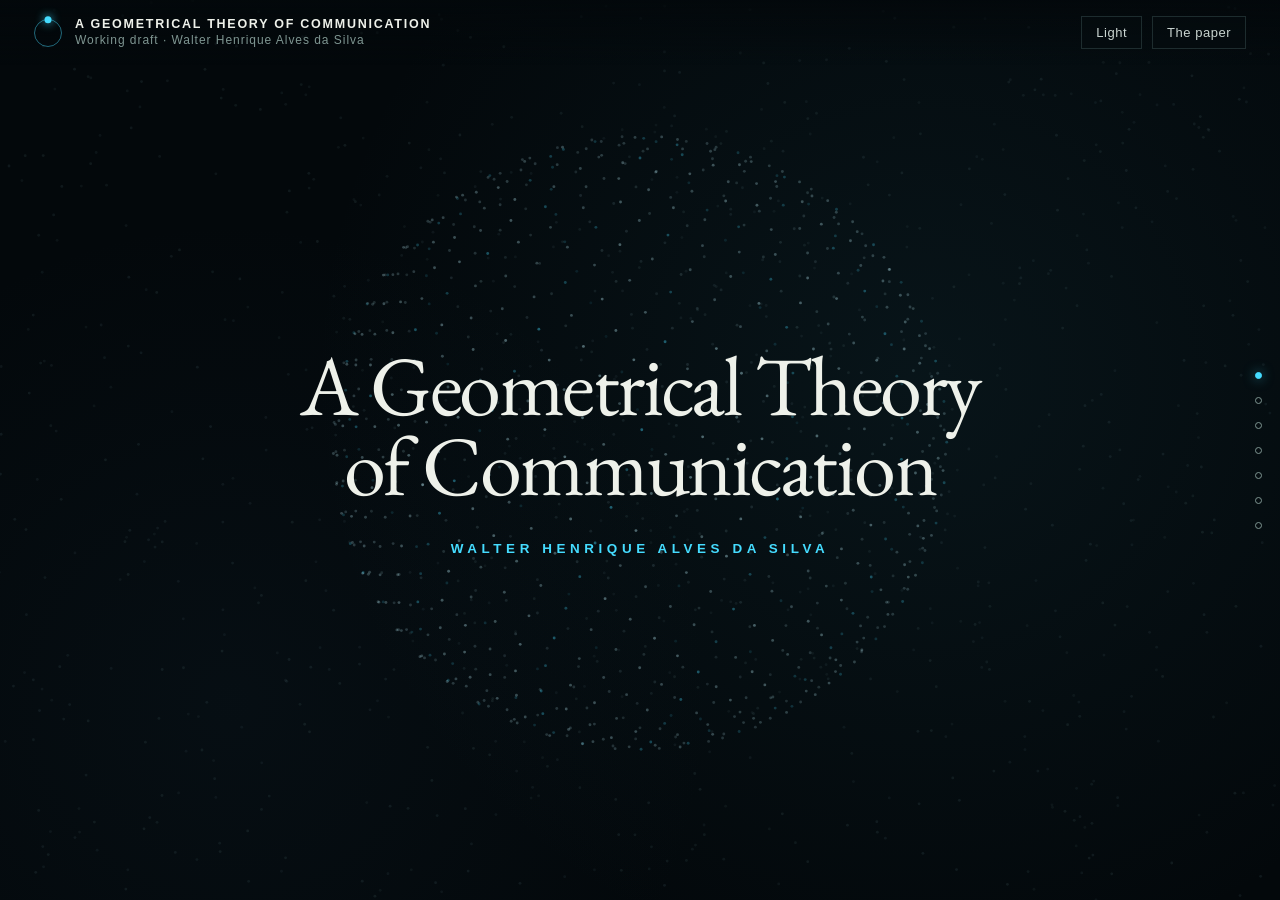
==== commit 46de8174: "Presentation: section 1 figures redrawn for clarity The tree falling separates what happens from wha" ====
--- a/docs/index.html
+++ b/docs/index.html
@@ -108,7 +108,7 @@
       <ul class="hotlist">
         <li><b>the thing</b>: what exists? physics and metaphysics</li>
         <li><b>the observation</b>: how do we observe it, and know it? measurement and epistemology</li>
-        <li><b>the sign</b>: how do we represent it, and pass it on? linguistics and engineering</li>
+        <li><b>the sign</b>: how do we represent it? linguistics</li>
       </ul>
       <p><b>Each field answers one of these questions from its own place on the relation</b>, so from inside any one field the others look like separate subjects, and what they share is the relation itself.</p>
     </div>
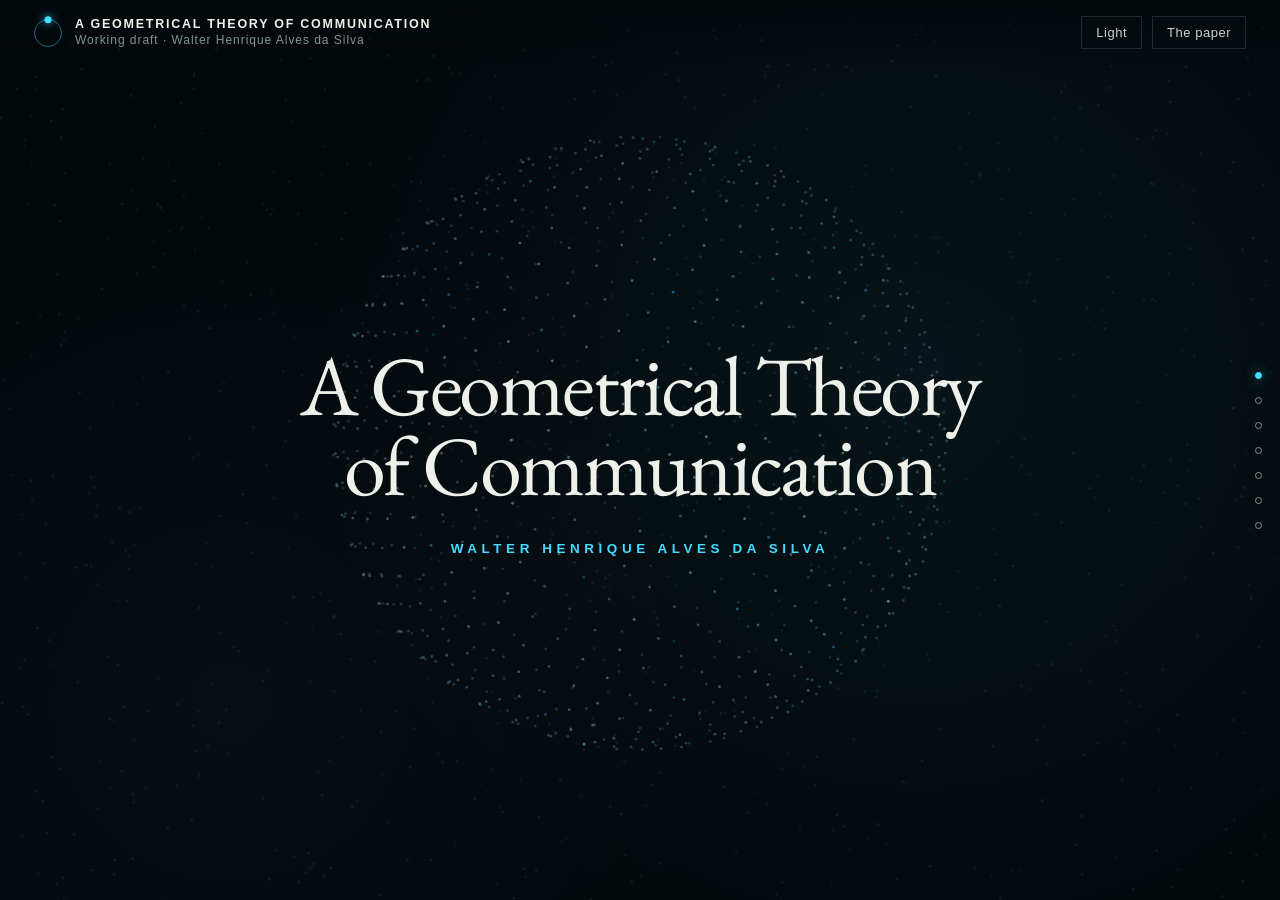
==== commit 5d46b898: "Support links: Ko-fi at the end of the presentation and in the README The coda carries a support blo" ====
--- a/docs/index.html
+++ b/docs/index.html
@@ -1121,9 +1121,23 @@
       <p>Thank you for reading this far, genuinely. This was not a light journey, from a lighter on a desk to the shape of information, and your attention through it means more than conventional acknowledgments capture.</p>
       <p>We began by asking what it takes to communicate something, to mean something, and if you followed the argument here, nodding or shaking your head, it has already happened once: <b>when I say <i>A</i>, you get <i>A</i>, and both of us can check it</b>.</p>
       <p>Every interaction is an attempt to bridge the gap between two minds, so I look forward to any that follows from this, because it is through difference that we realize our unity, and mathematics only works when we count together.</p>
+      <div class="support">
+        <p>All of this was made on personal time and released for free. If it is useful to you, any support is appreciated.</p>
+        <div class="support-row">
+        <a class="small-button kofi" href="https://ko-fi.com/waltersilva" target="_blank" rel="noopener">Support me on Ko-fi</a>
+        <details class="addresses-more"><summary>Crypto and PIX</summary>
+        <dl class="addresses">
+          <dt>BTC</dt><dd><code>155jaKugGGhdwX2Dp55bfHWpWbWD3Gr3PG</code></dd>
+          <dt>ETH (ERC-20)</dt><dd><code>0x31f0253180b03c16a0aa2d7091311d7363ef22a4</code></dd>
+          <dt>SOL</dt><dd><code>HdGFaL6A8z8AetnyPn6vKPU4QJGaSHBtoqPK32qbe6wV</code></dd>
+          <dt>PIX (Brazil)</dt><dd><code>walter.h057@gmail.com</code></dd>
+        </dl>
+        </details>
+        </div>
+      </div>
       <div class="colophon">
         <span>Working draft · <a href="https://github.com/faltz009/geometrical-theory-of-communication/blob/main/main.pdf">the paper</a> · <a href="https://github.com/faltz009/geometrical-theory-of-communication">the repository</a> · <a href="https://github.com/faltz009/Closure-SDK">Closure SDK</a>, the protocol’s implementation</span>
-        <span>CC BY-NC-SA 4.0</span>
+        <span>To collaborate, or just to write: <a href="mailto:walter.h057@gmail.com">walter.h057@gmail.com</a> · CC BY-NC-SA 4.0</span>
       </div>
     </div>
   </section>
--- a/docs/style.css
+++ b/docs/style.css
@@ -187,6 +187,18 @@
 .hotword.recall:hover, .hotword.recall:focus-visible { color: var(--cyan); }
 
 .colophon { margin-top: 26px; display: grid; gap: 6px; font: 13px/1.5 var(--label); color: var(--dim); }
+.support { margin-top: 20px; }
+.support p { margin: 0 0 12px; }
+.support .kofi { font-size: 14px; padding: 10px 18px; color: var(--paper); border-color: color-mix(in srgb, var(--cyan) 45%, transparent); box-shadow: 0 0 18px rgba(69, 220, 255, 0.1); }
+.support-row { display: flex; flex-wrap: wrap; align-items: center; gap: 12px 20px; }
+.addresses-more { font: 13px/1.5 var(--label); color: var(--dim); }
+.addresses-more[open] { flex-basis: 100%; }
+.addresses-more summary { cursor: pointer; width: max-content; }
+.addresses-more summary:hover, .addresses-more[open] summary { color: var(--soft); }
+.addresses { display: grid; grid-template-columns: max-content 1fr; gap: 5px 16px; margin: 10px 0 0; font: 12.5px/1.5 var(--label); color: var(--dim); }
+.addresses dd { margin: 0; min-width: 0; }
+.addresses code { font: 12px/1.5 ui-monospace, "SF Mono", Menlo, Consolas, monospace; color: var(--soft); overflow-wrap: anywhere; user-select: all; }
+.support + .colophon { margin-top: 18px; }
 
 /* ---------- figure labels ---------- */
 .lbl { position: absolute; transform: translate(-50%, -50%); white-space: nowrap; opacity: 0; transition: opacity 0.7s 0.25s, color 0.4s, text-shadow 0.4s, filter 0.4s; }
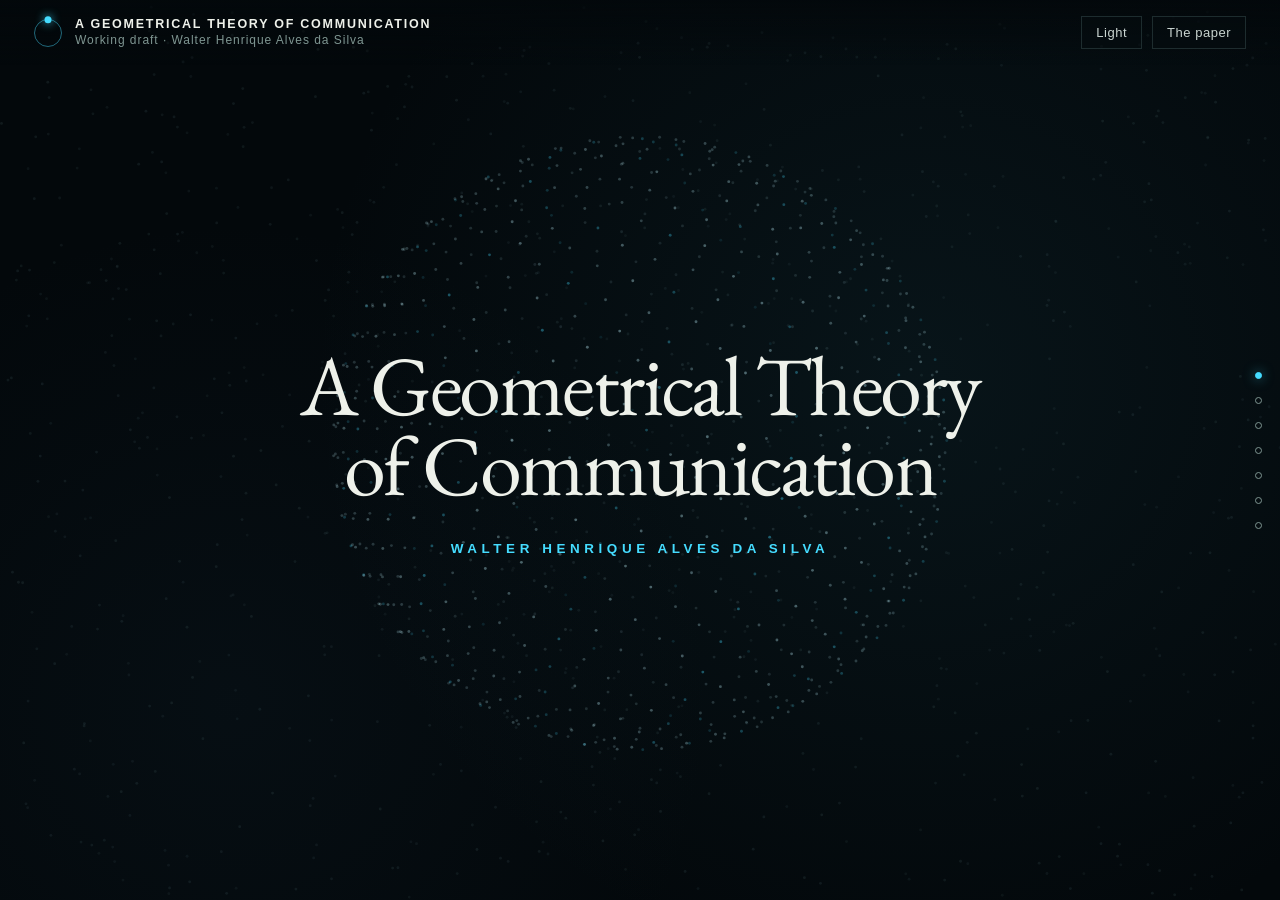
==== commit 6b4b2015: "Presentation: phone mode A Phone mode button beside Light/Dark: full screen and on its side where th" ====
--- a/docs/index.html
+++ b/docs/index.html
@@ -9,7 +9,7 @@
 <link rel="preconnect" href="https://fonts.googleapis.com">
 <link rel="preconnect" href="https://fonts.gstatic.com" crossorigin>
 <link rel="stylesheet" href="https://fonts.googleapis.com/css2?family=EB+Garamond:ital,wght@0,400;0,500;0,600;1,400;1,500&display=swap">
-<link rel="stylesheet" href="style.css">
+<link rel="stylesheet" href="style.css?v=2026-10-09-3">
 </head>
 <body>
 <canvas id="stage" aria-hidden="true"></canvas>
@@ -22,10 +22,16 @@
   </a>
   <div class="actions">
     <button class="small-button" id="theme" type="button" aria-label="Switch to the light theme">Light</button>
+    <button class="small-button" id="phone" type="button" aria-pressed="false">Phone mode</button>
     <a class="small-button" href="https://github.com/faltz009/geometrical-theory-of-communication/blob/main/main.pdf">The paper</a>
   </div>
 </header>
 <nav class="rail" id="rail" aria-label="Chapters"></nav>
+<div class="turn" id="turn">
+  <div class="turn-phone" aria-hidden="true"></div>
+  <p>Turn your phone sideways</p>
+  <button class="small-button" id="turn-exit" type="button">Exit phone mode</button>
+</div>
 
 <main id="deck" tabindex="-1">
 
@@ -1144,7 +1150,7 @@
 
 </main>
 
-<script src="scenes.js"></script>
-<script src="engine.js"></script>
+<script src="scenes.js?v=2026-10-09-3"></script>
+<script src="engine.js?v=2026-10-09-3"></script>
 </body>
 </html>
--- a/docs/style.css
+++ b/docs/style.css
@@ -274,36 +274,95 @@
 .step:not(.is-active) *, .step:not(.is-active) *::after { animation-play-state: paused; }
 
 /* ---------- phones: figure on top, words over a fade below ---------- */
+@property --mask-top { syntax: "<length>"; inherits: true; initial-value: 0px; }
 @media (max-width: 879px) {
-  .rail { display: none; }
-  .brand small { display: none; }
-  .step::after {
-    content: ""; position: absolute; left: 0; right: 0; bottom: 0; height: 58%; z-index: 2; pointer-events: none;
-    background: linear-gradient(rgba(3, 8, 11, 0), rgba(3, 8, 11, 0.9) 30%);
+  :root:not(.phone-mode) .rail { display: none; }
+  :root:not(.phone-mode) .brand small { display: none; }
+  @media (orientation: portrait) { :root:not(.phone-mode) .brand > span:last-child { display: none; } }
+  :root:not(.phone-mode) .actions { gap: 6px; }
+  :root:not(.phone-mode) .small-button { font-size: 12px; padding: 7px 9px; letter-spacing: 0.02em; }
+  /* the cards are unlocked: the figure holds the top of the screen and the words scroll freely beneath it, fading out as they pass under the figure (--fig-bottom is set by the engine) */
+  :root:not(.phone-mode) #deck {
+    scroll-snap-type: none; padding-top: var(--fig-bottom, 42svh);
+    --mask-top: var(--fig-bottom, 42svh); transition: --mask-top 0.7s ease;
+    -webkit-mask-image: linear-gradient(transparent calc(var(--mask-top) - 36px), #000 calc(var(--mask-top) + 10px));
+    mask-image: linear-gradient(transparent calc(var(--mask-top) - 36px), #000 calc(var(--mask-top) + 10px));
   }
-  .step[data-layout="full"]::after { display: none; }
-  .copy, .step[data-layout="center"] .copy {
-    left: 16px; right: 16px; width: auto; top: auto; bottom: calc(4svh + env(safe-area-inset-bottom, 0px));
-    text-align: left; transform: translateY(22px);
+  :root:not(.phone-mode).bare #deck { --mask-top: 100px; }            /* a step with no figure: the words may rise to the top */
+  :root:not(.phone-mode).anchored #deck { -webkit-mask-image: none; mask-image: none; }
+  :root:not(.phone-mode) .step, :root:not(.phone-mode) .step[data-layout] { height: auto; padding: 0 16px 16svh; scroll-snap-align: none; scroll-snap-stop: normal; }
+  :root:not(.phone-mode) .step:last-child { padding-bottom: calc(100svh - var(--fig-bottom, 42svh)); }
+  :root:not(.phone-mode) #deck .step .copy, :root:not(.phone-mode) #deck .step.is-active .copy, :root:not(.phone-mode) #deck .step[data-layout] .copy, :root:not(.phone-mode) #deck .step[data-layout].is-active .copy {
+    position: relative; left: auto; right: auto; top: auto; bottom: auto; width: auto; transform: none;
   }
-  .step.is-active .copy, .step[data-layout="center"].is-active .copy { transform: none; }
-  .copy p { font-size: 18px; }
-  .copy h2 { font-size: 32px; }
-  .copy.dense p { font-size: 16.5px; }
-  .copy.dense h2 { font-size: 26px; margin-bottom: 12px; }
-  .def { margin: 16px 0; padding: 10px 0 10px 14px; }
-  .copy .def .def-main { font-size: 17px; }
-  .copy .def .def-eq { font-size: 26px; }
-  .copy .def .def-note { font-size: 14px; }
-  #gbit .copy.dense > p, #geometric .copy.dense > p, #alphabet .copy.dense > p, #entropy .copy.dense > p { font-size: 15px; line-height: 1.45; }
-  .terms li { grid-template-columns: 6.6em 1fr; font-size: 15px; }
-  .hotlist li { font-size: 15px; }
-  .lbl.example { font-size: 14px; }
-  .lbl.role, .lbl.field { font-size: 10.5px; }
-  .lv-head b, .lv-head span { font-size: 10px; }
-  .lv-q { font-size: 13.5px; }
-  .lbl.level { gap: 3px; }
-}
+  /* the two bits side by side, narrowed to a phone */
+  :root:not(.phone-mode) #mirror .cmp { grid-template-columns: 1fr 74px 1fr; }
+  :root:not(.phone-mode) #mirror .cmp .c { padding: 0 3px; }
+  :root:not(.phone-mode) #mirror .cmp .L { padding-right: 2px; } :root:not(.phone-mode) #mirror .cmp .R { padding-left: 6px; }
+  :root:not(.phone-mode) #mirror .cmp .L, :root:not(.phone-mode) #mirror .cmp .R, :root:not(.phone-mode) #mirror .cmp .meas span { font-size: 14px; line-height: 1.3; }
+  :root:not(.phone-mode) #mirror .cmp .head { flex-direction: column; align-items: flex-start; gap: 6px; }
+  :root:not(.phone-mode) #mirror .cmp h3 { font-size: 21px; white-space: normal; }
+  :root:not(.phone-mode) #mirror .cmp .bsub { font-size: 9.5px !important; letter-spacing: 0.08em; margin-top: 5px !important; }
+  :root:not(.phone-mode) #mirror .cmp .hfig { width: 100%; max-width: 150px; height: auto; }
+  :root:not(.phone-mode) #mirror .cmp .band { font-size: 9.5px; letter-spacing: 0.08em; gap: 6px; padding-top: 12px; }
+  :root:not(.phone-mode) #mirror .cmp .M { margin: 0 2px; }
+  :root:not(.phone-mode) #mirror .cmp .M.ax { font-size: 8.5px; letter-spacing: 0.04em; }
+  :root:not(.phone-mode) #mirror .cmp .row { gap: 4px; min-height: 30px; }
+  :root:not(.phone-mode) #mirror .cmp .mk { font-size: 12px; width: 0.9em; }
+  :root:not(.phone-mode) #mirror .cmp .fig { flex-direction: column; height: auto; gap: 4px; padding: 6px 0; }
+  :root:not(.phone-mode) #mirror .cmp .fig .slot { width: 120px; height: 96px; }
+  :root:not(.phone-mode) #mirror .cmp .fig p { font-size: 18px !important; }
+  :root:not(.phone-mode) #mirror .cmp .meas b { font-size: 21px; }
+  :root:not(.phone-mode) .copy h1.intro-title, :root:not(.phone-mode) .copy h1.intro-title.long { font-size: min(64px, 12vw); }
+  :root:not(.phone-mode) #deck .step .copy { opacity: 0.35; }
+  :root:not(.phone-mode) #deck .step.is-active .copy { opacity: 1; }
+  :root:not(.phone-mode) .copy, :root:not(.phone-mode) .step[data-layout="center"] .copy { text-align: left; }
+  :root:not(.phone-mode) .copy p { font-size: 18px; }
+  :root:not(.phone-mode) .copy h2 { font-size: 32px; }
+  :root:not(.phone-mode) .copy.dense p { font-size: 16.5px; }
+  :root:not(.phone-mode) .copy.dense h2 { font-size: 26px; margin-bottom: 12px; }
+  :root:not(.phone-mode) .def { margin: 16px 0; padding: 10px 0 10px 14px; }
+  :root:not(.phone-mode) .copy .def .def-main { font-size: 17px; }
+  :root:not(.phone-mode) .copy .def .def-eq { font-size: 26px; }
+  :root:not(.phone-mode) .copy .def .def-note { font-size: 14px; }
+  :root:not(.phone-mode) #gbit .copy.dense > p, :root:not(.phone-mode) #geometric .copy.dense > p, :root:not(.phone-mode) #alphabet .copy.dense > p, :root:not(.phone-mode) #entropy .copy.dense > p { font-size: 15px; line-height: 1.45; }
+  :root:not(.phone-mode) .terms li { grid-template-columns: 6.6em 1fr; font-size: 15px; }
+  :root:not(.phone-mode) .hotlist li { font-size: 15px; }
+  :root:not(.phone-mode) .lbl.example { font-size: 14px; }
+  :root:not(.phone-mode) .lbl.role, :root:not(.phone-mode) .lbl.field { font-size: 10.5px; }
+  :root:not(.phone-mode) .lv-head b, :root:not(.phone-mode) .lv-head span { font-size: 10px; }
+  :root:not(.phone-mode) .lv-q { font-size: 13.5px; }
+  :root:not(.phone-mode) .lbl.level { gap: 3px; }
+}
+
+/* a phone on its side: the figure holds the left half and the words scroll on the right */
+@media (max-width: 879px) and (orientation: landscape) {
+  :root:not(.phone-mode) .step, :root:not(.phone-mode) .step[data-layout] { padding-left: calc(48vw + 12px); padding-right: 20px; }
+  :root:not(.phone-mode) .step[data-scene="dust"], :root:not(.phone-mode) #mirror { padding-left: 24px; padding-right: 24px; }   /* no figure beside them: the full width */
+  :root:not(.phone-mode) .copy h1.intro-title, :root:not(.phone-mode) .copy h1.intro-title.long { font-size: min(52px, 6.4vw); }
+}
+
+/* Phone mode: the desktop layout on a phone on its side, full screen. A card taller than the screen
+   scrolls inside itself, fading at the bottom while there is more to read. */
+@media (min-width: 880px) and (pointer: fine) { :root:not(.phone-mode) #phone { display: none; } }
+.phone-mode .copy { zoom: 0.78; max-height: calc((100svh - 104px) / 0.78); overflow-x: hidden; overflow-y: auto; scrollbar-width: none; }
+.phone-mode .copy::-webkit-scrollbar { display: none; }
+.phone-mode .step[data-layout="center"] .copy { max-height: calc(34svh / 0.78 - 12px); }
+.phone-mode .copy.more { -webkit-mask-image: linear-gradient(#000 calc(100% - 40px), transparent); mask-image: linear-gradient(#000 calc(100% - 40px), transparent); }
+.phone-mode .topbar { zoom: 0.8; }
+.phone-mode #mirror .copy, .phone-mode #names .copy { width: calc(94vw / 0.78); }
+.phone-mode .lbl { scale: 0.8; }
+.turn { display: none; }
+@media (orientation: portrait) {
+  .phone-mode .turn {
+    position: fixed; inset: 0; z-index: 9; display: grid; place-content: center; justify-items: center; gap: 44px;
+    background: var(--night); text-align: center;
+  }
+  .phone-mode .turn p { margin: 0; font: 400 28px/1.2 var(--serif); color: var(--paper); }
+  .phone-mode .turn .small-button { font-size: 15px; padding: 10px 18px; }
+}
+.turn-phone { width: 64px; height: 112px; border: 4px solid var(--cyan); border-radius: 14px; animation: turn-phone 2.6s ease-in-out infinite; }
+@keyframes turn-phone { 0%, 22% { transform: rotate(0); } 50%, 82% { transform: rotate(-90deg); } 100% { transform: rotate(0); } }
 
 /* ---------- reduced motion, and ?still for screenshots ---------- */
 @media (prefers-reduced-motion: reduce) {
